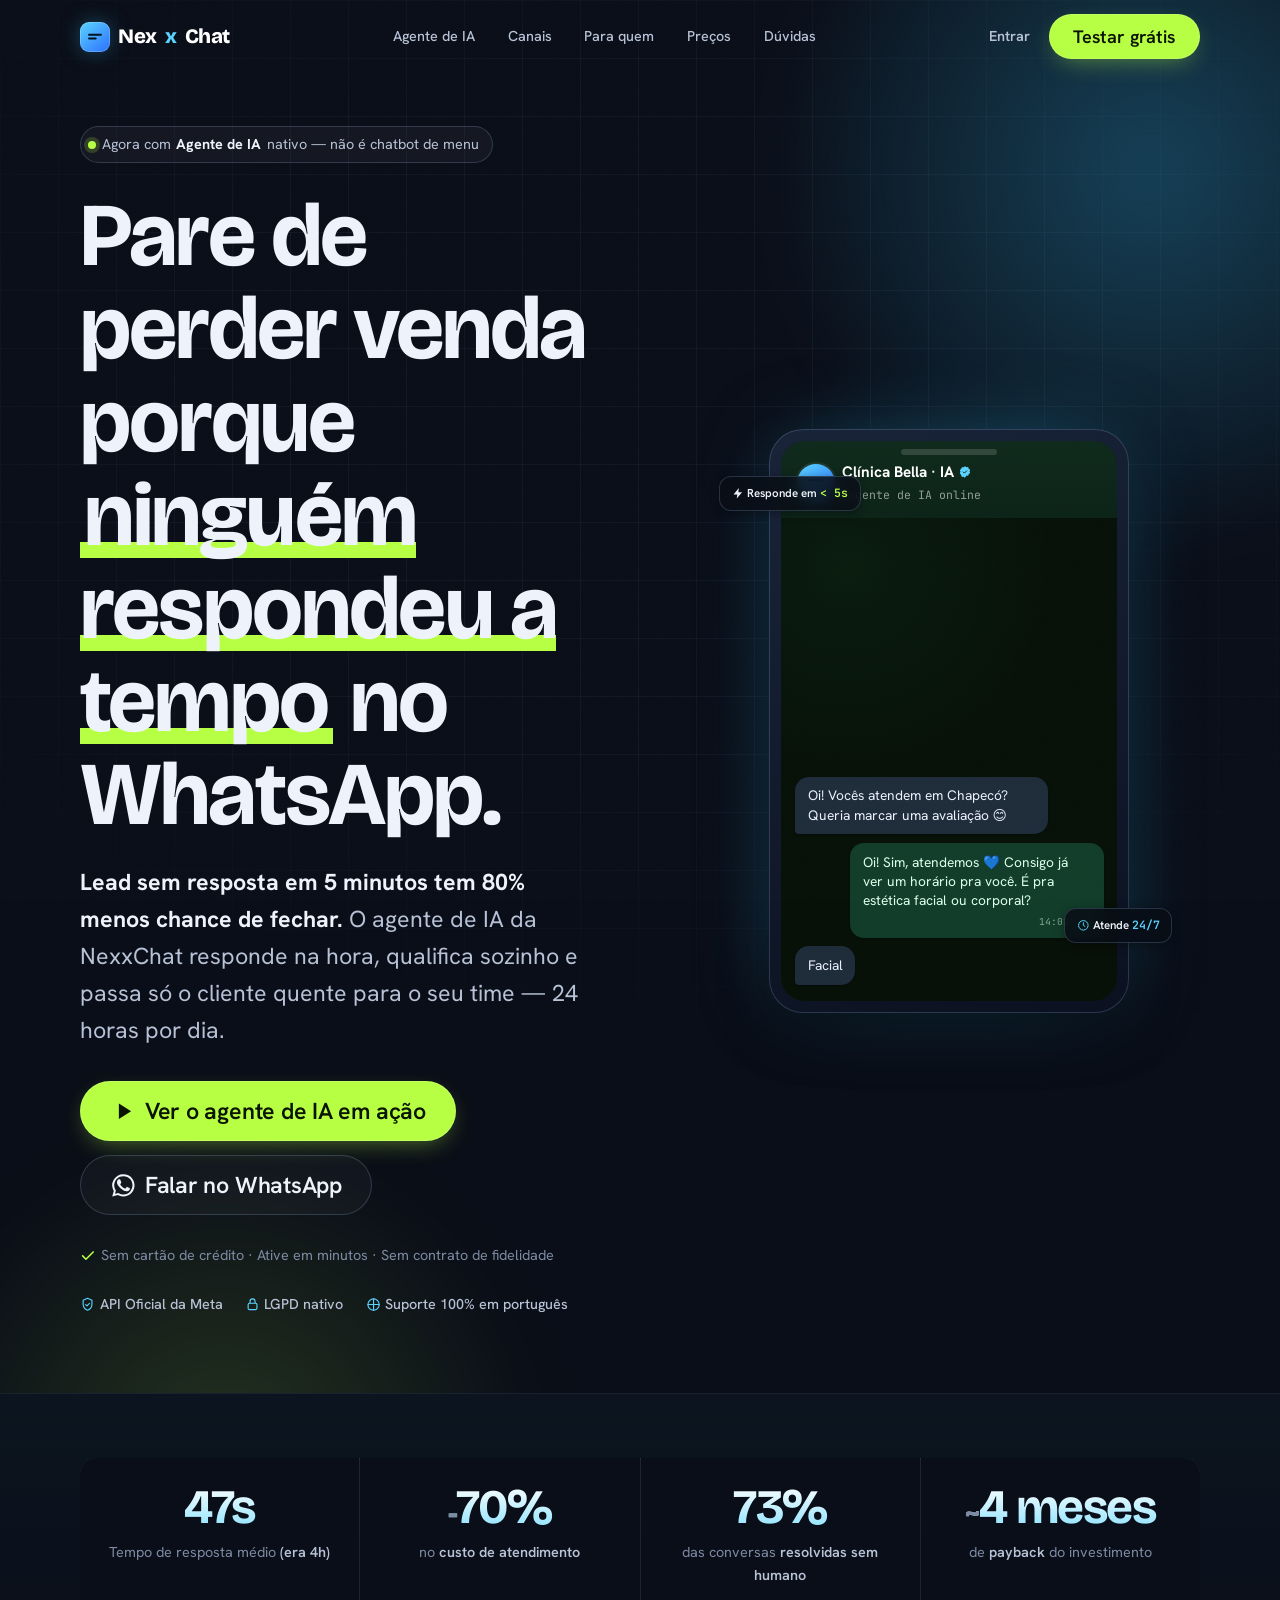
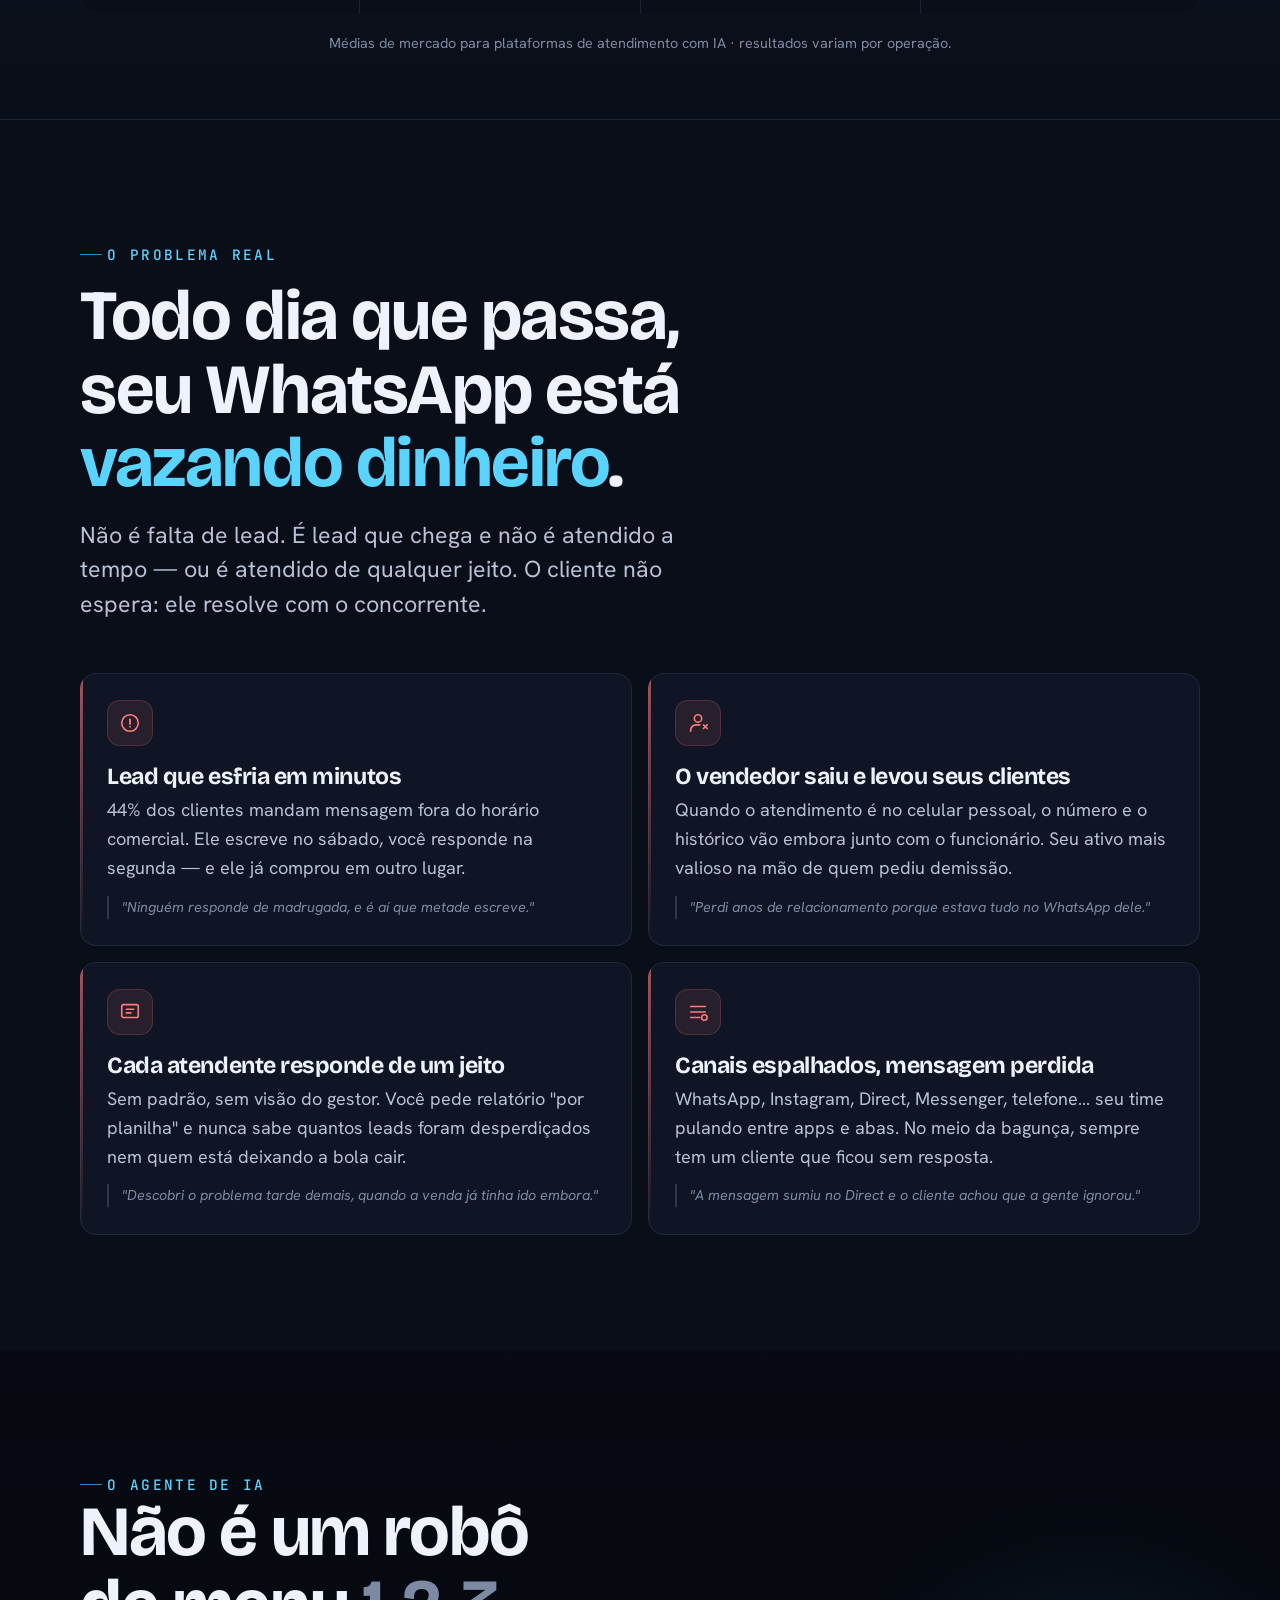
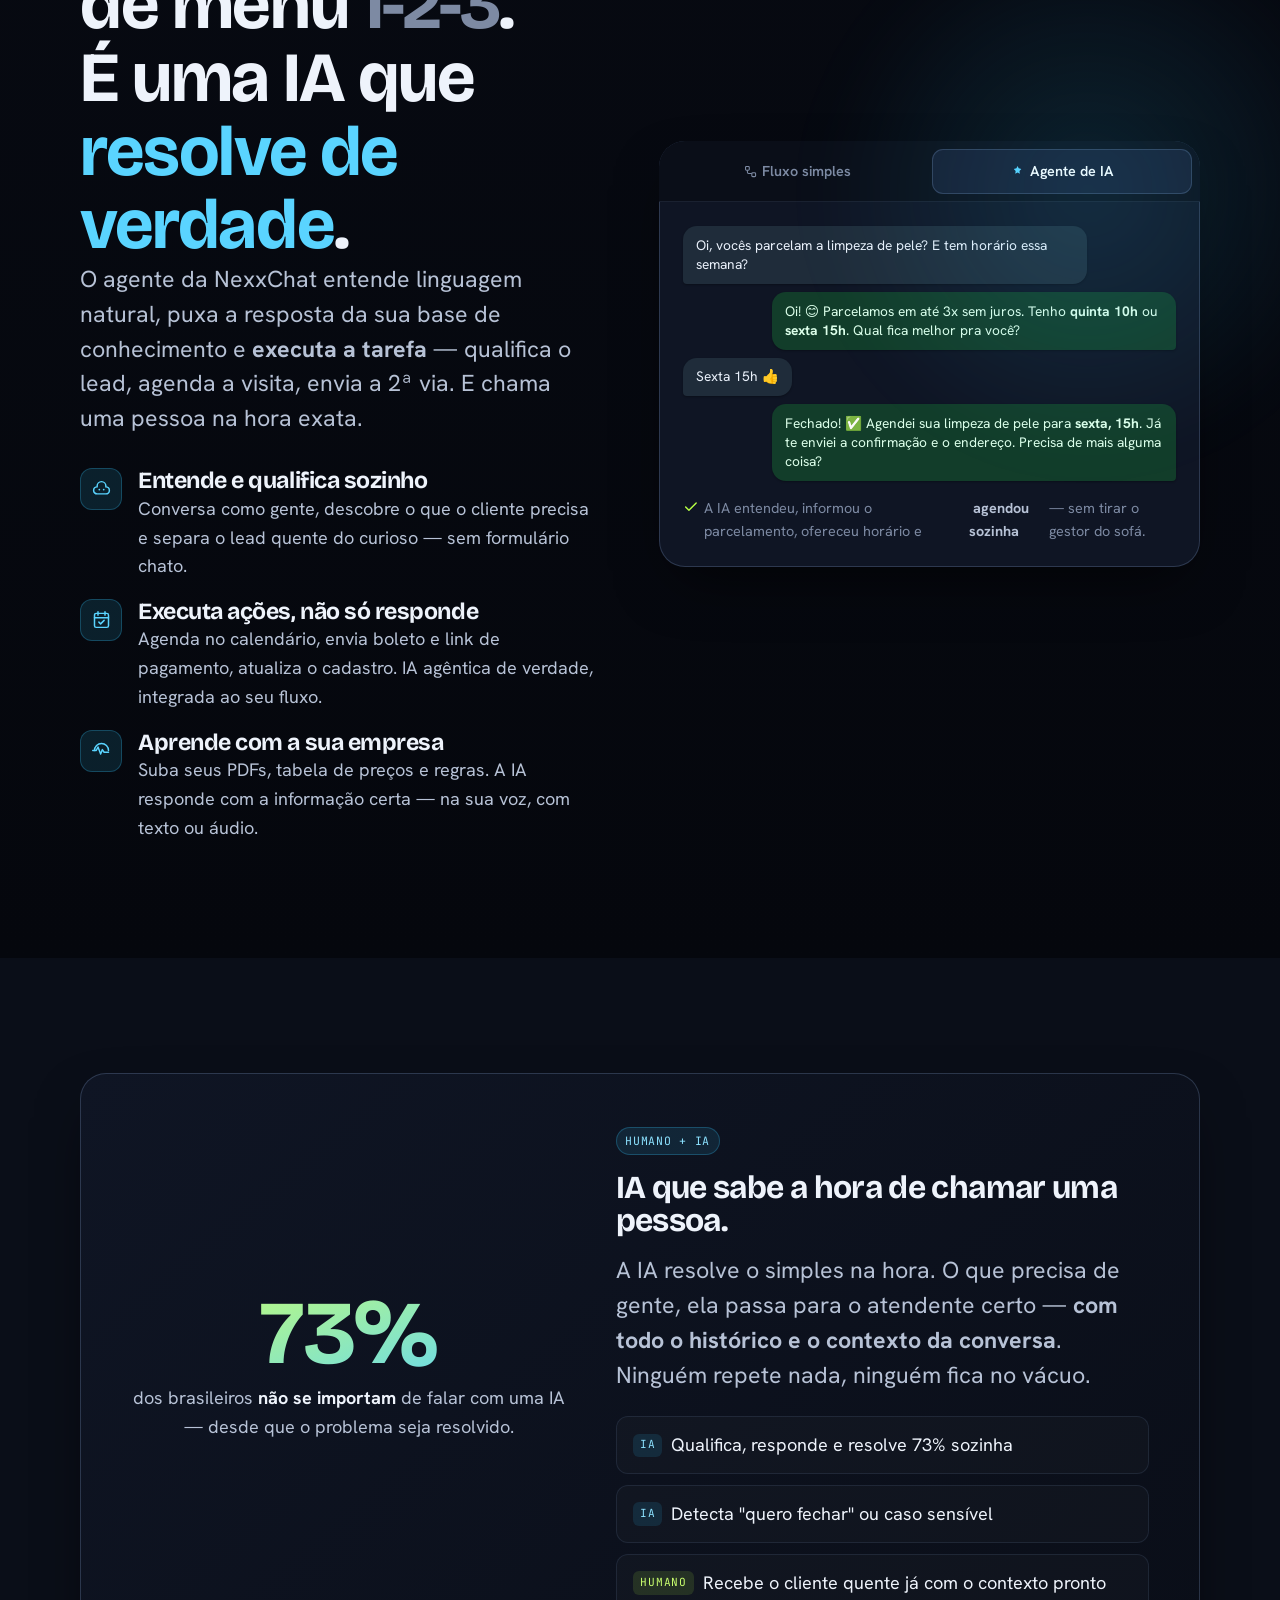
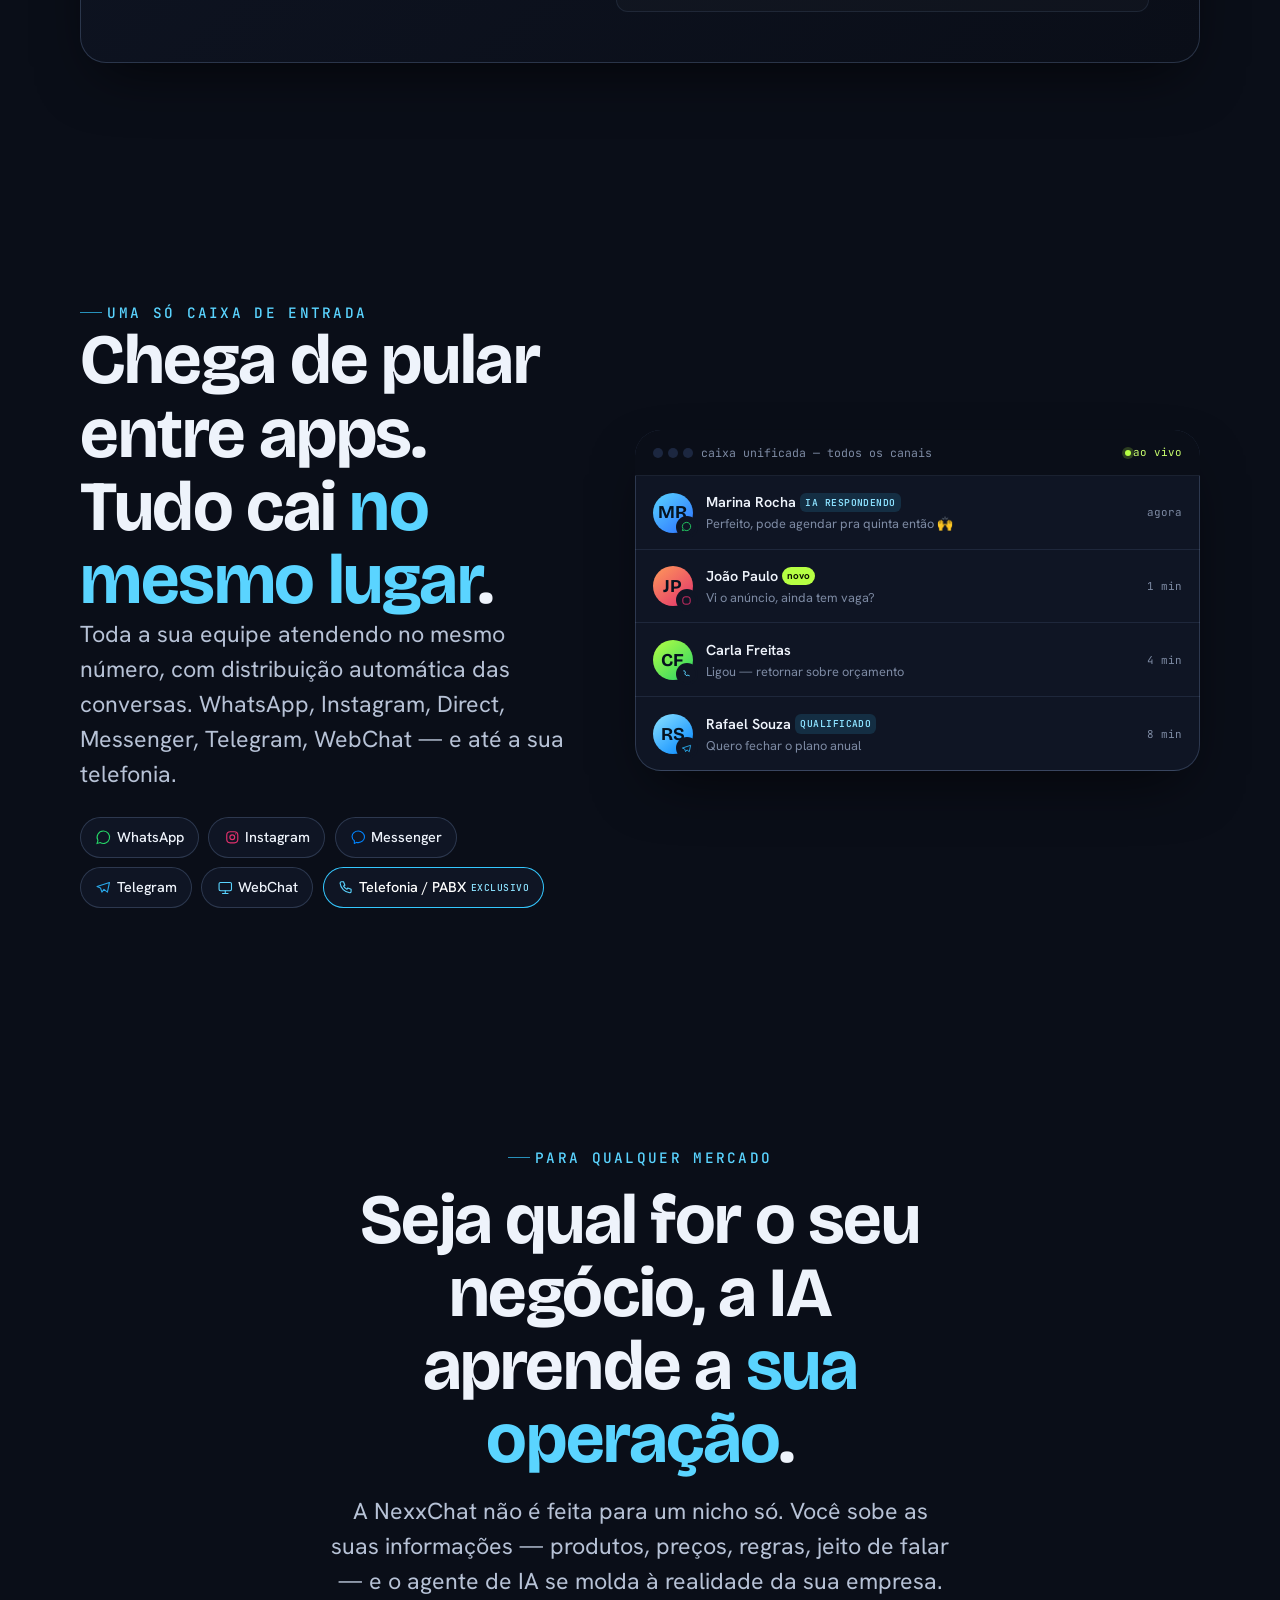
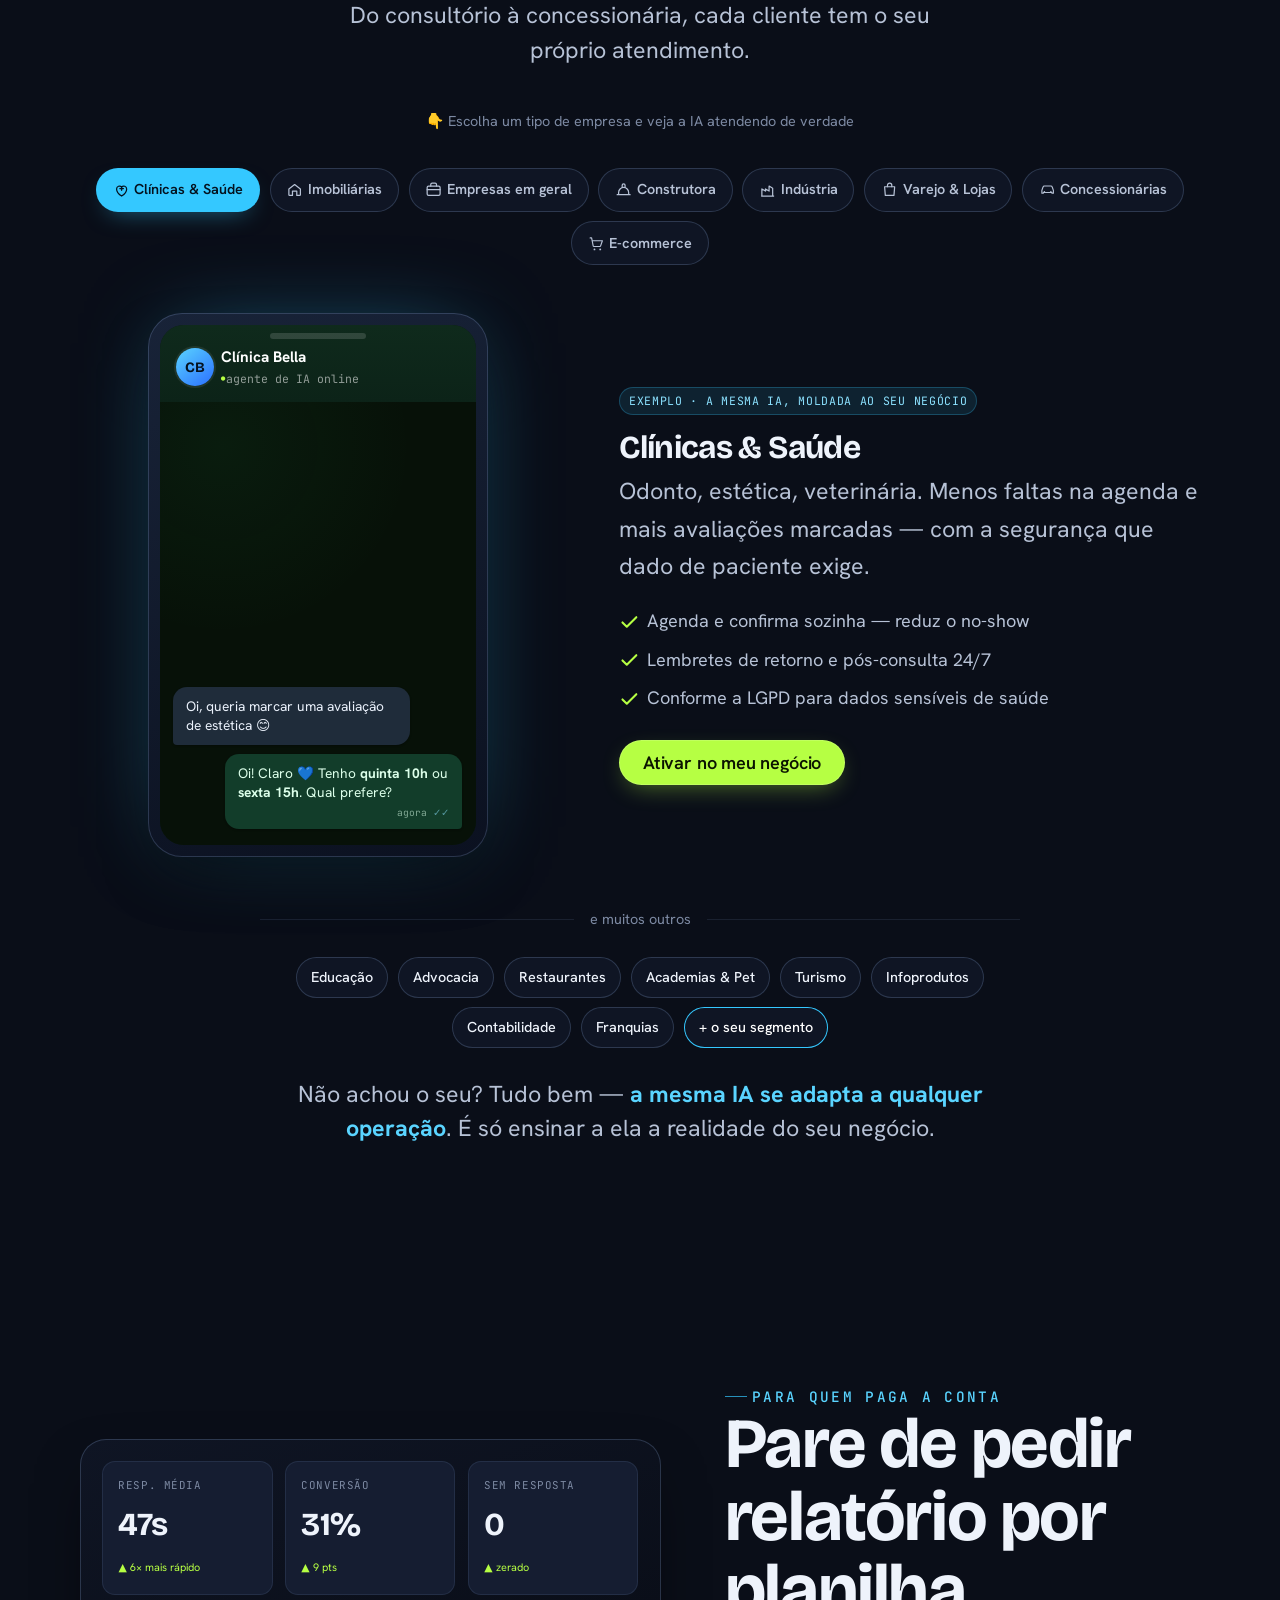
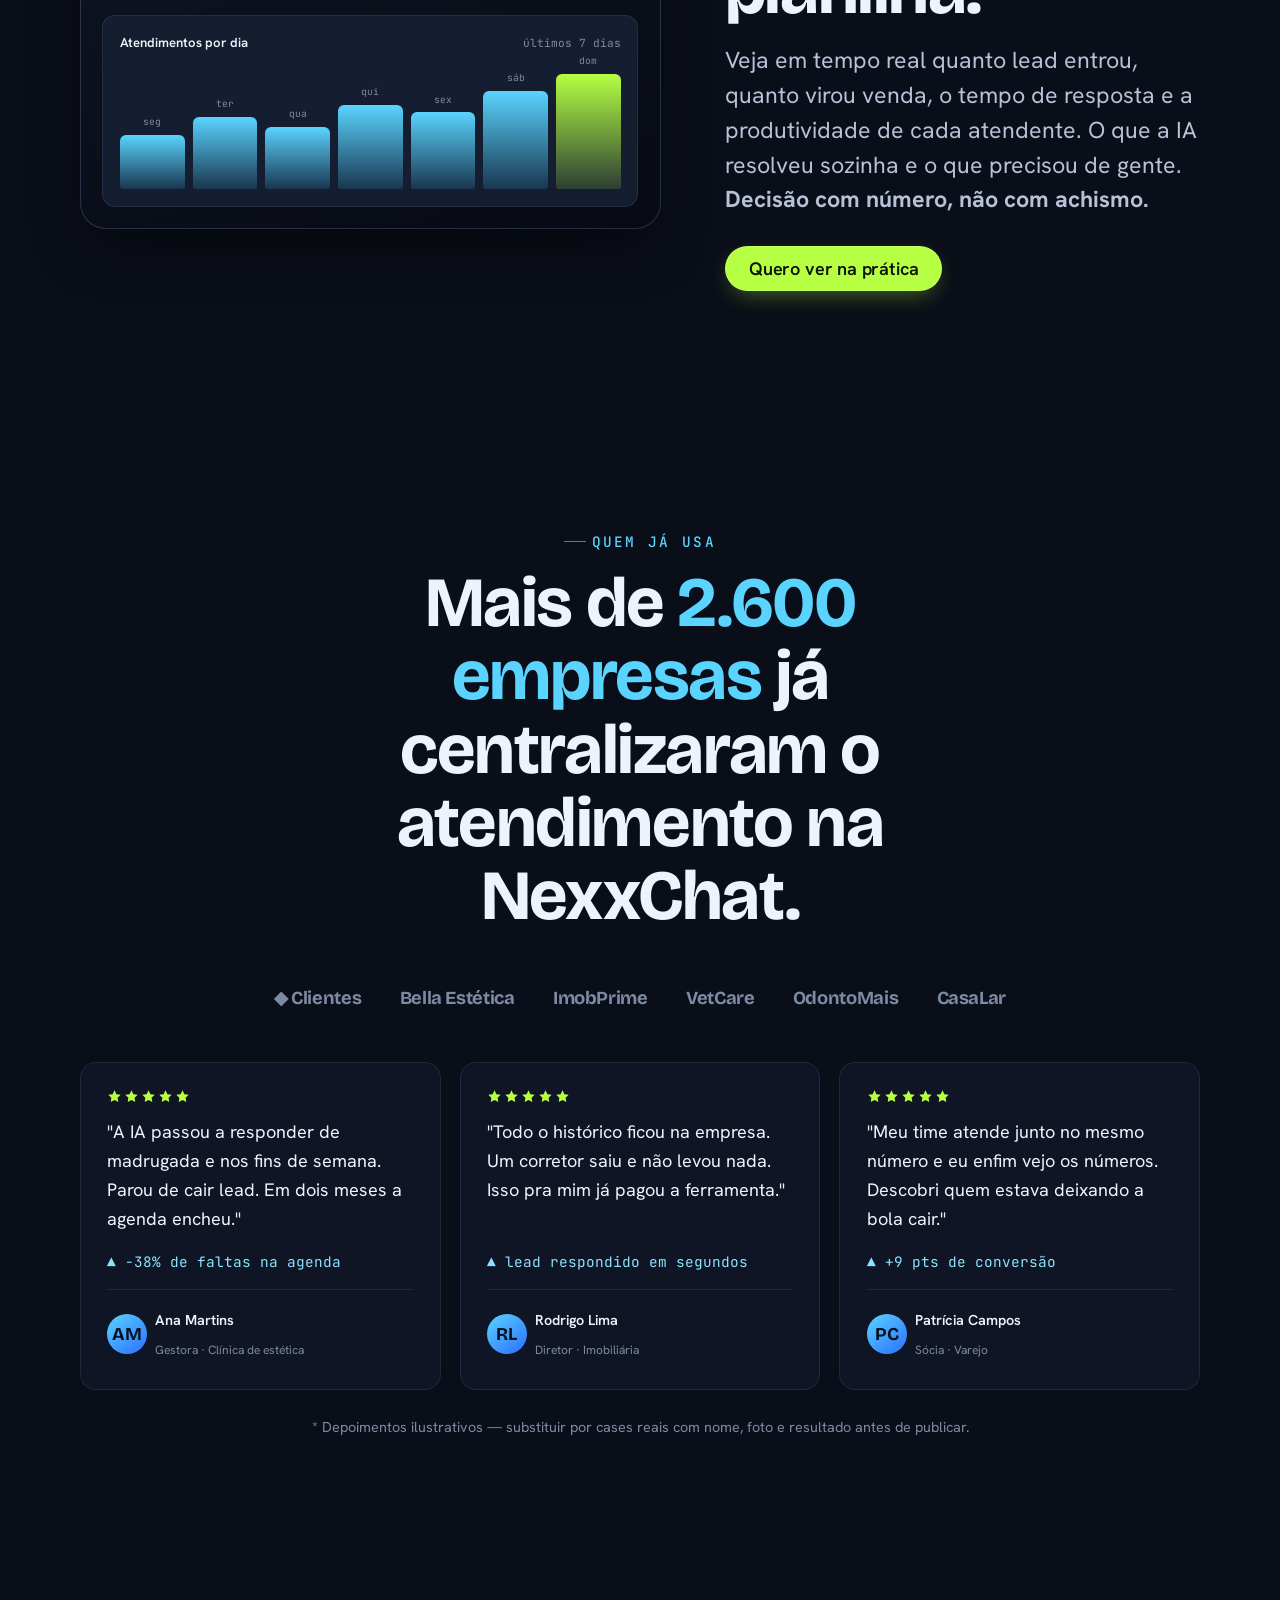
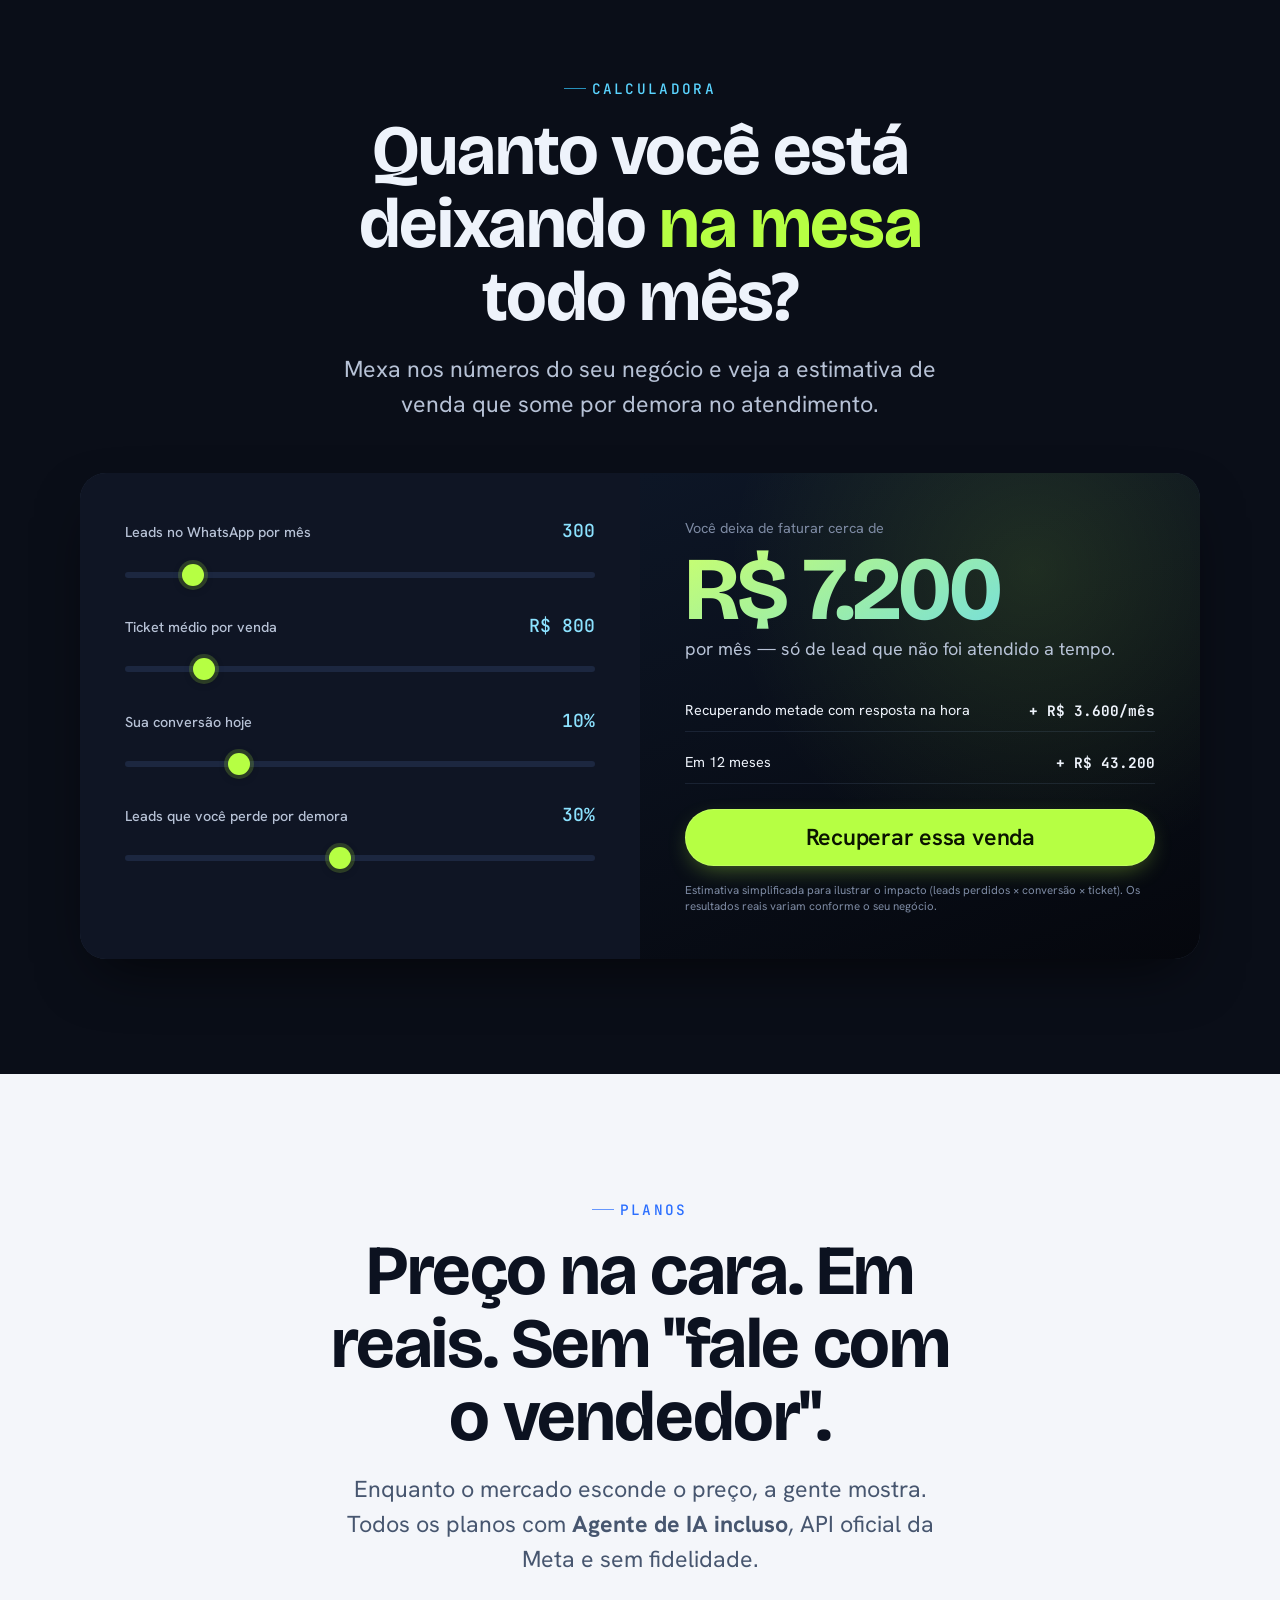
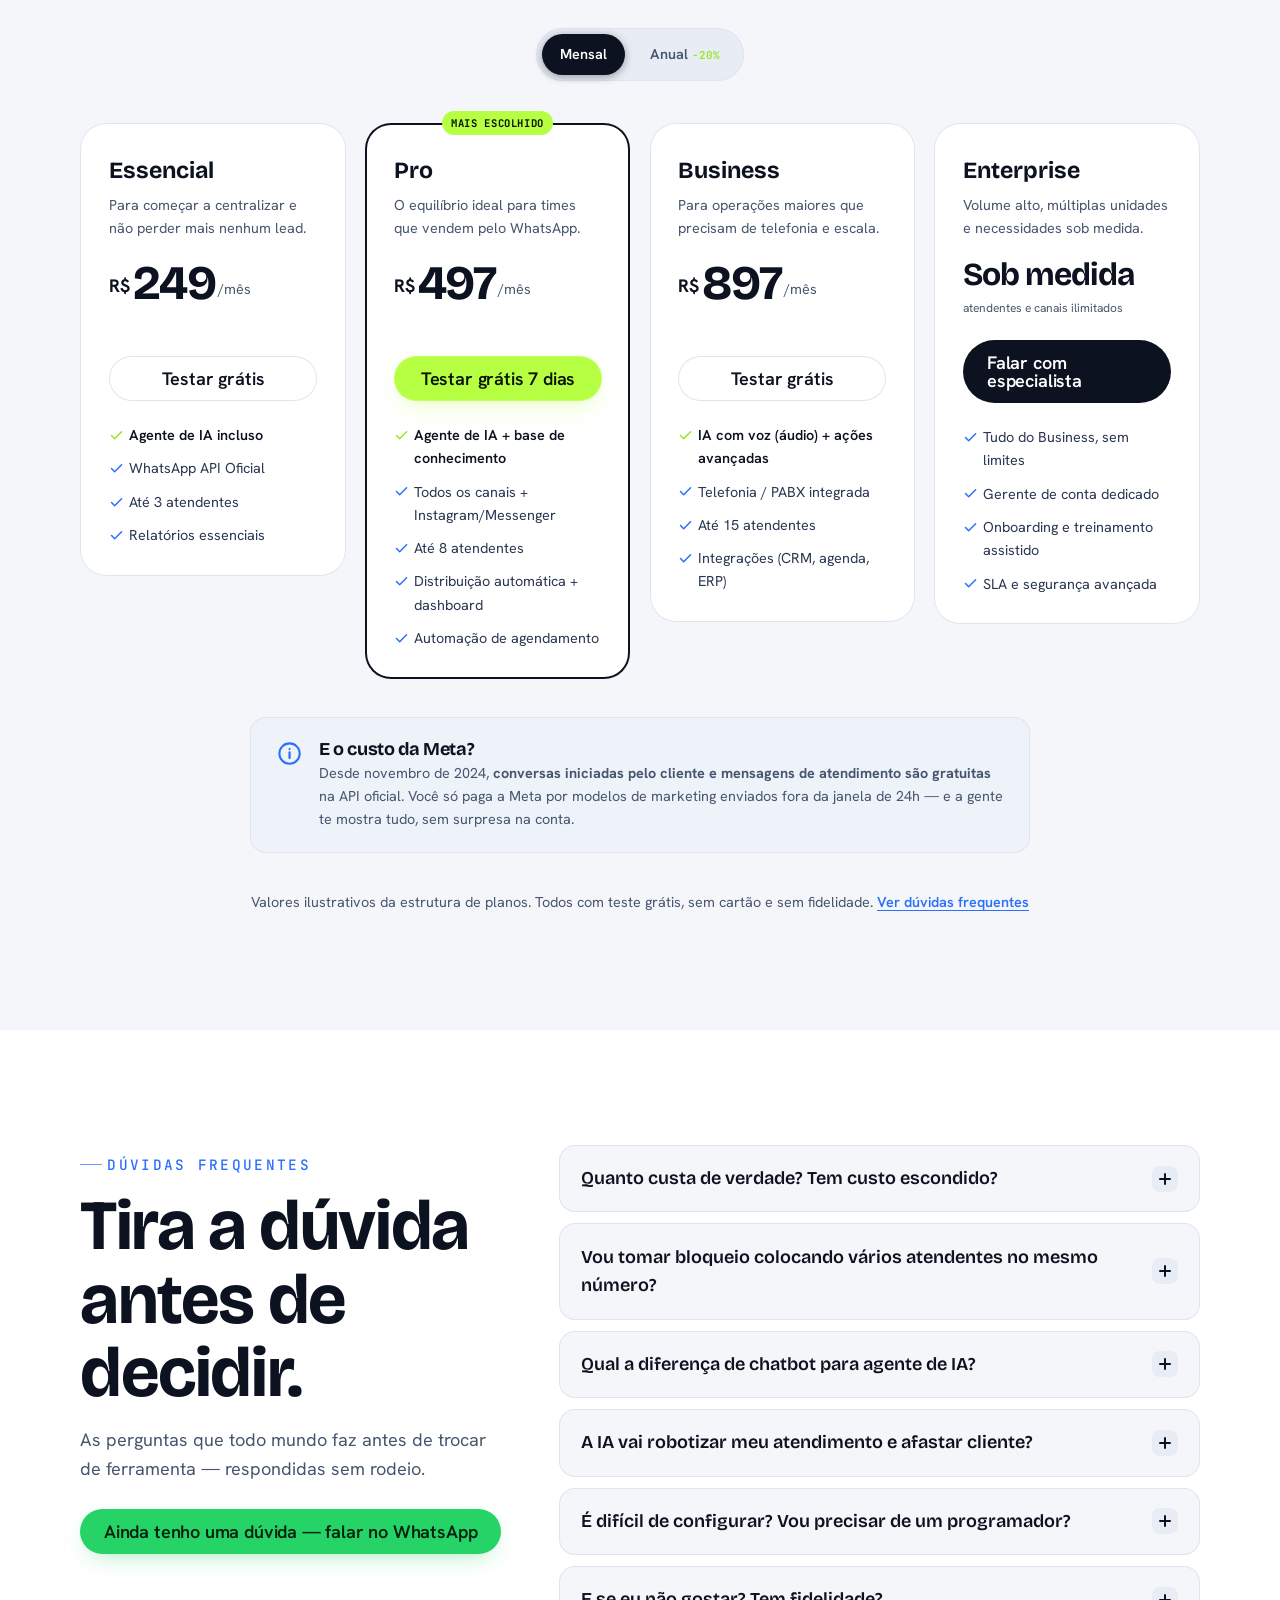
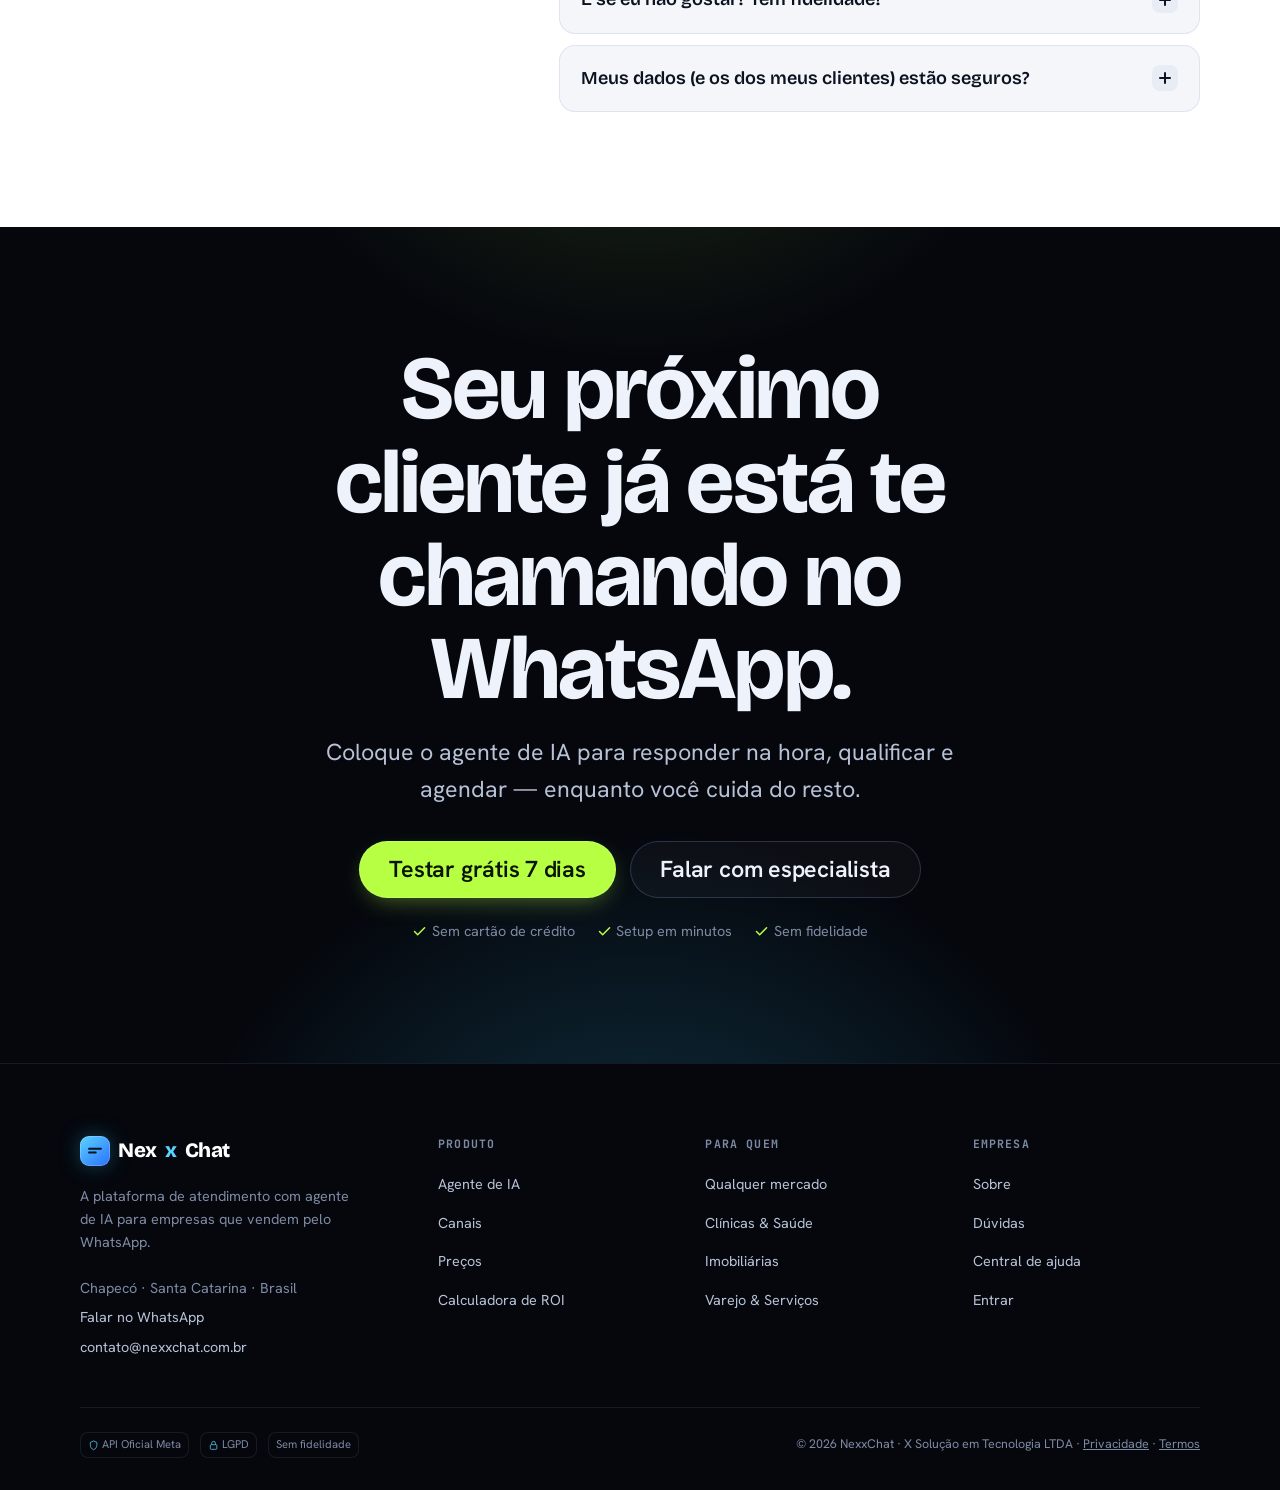
==== index.html @ d1f15de4 "Novo site NexxChat — landing com agente de IA e demo interativa por segmento Co-Authored-By: Claude " ====
<!DOCTYPE html>
<html lang="pt-BR">
<head>
<meta charset="UTF-8">
<meta name="viewport" content="width=device-width, initial-scale=1.0">
<title>NexxChat — Agente de IA que atende, qualifica e vende no seu WhatsApp 24/7</title>
<meta name="description" content="Pare de perder venda porque ninguém respondeu a tempo. O agente de IA da NexxChat responde na hora, qualifica sozinho e passa só o cliente quente para o humano. API oficial da Meta, preço transparente em reais e suporte em português.">

<!-- Open Graph -->
<meta property="og:title" content="NexxChat — Agente de IA para o seu WhatsApp">
<meta property="og:description" content="Nunca mais perca um lead por demora. Agente de IA que atende, qualifica e agenda 24/7. Preço transparente, API oficial da Meta, suporte BR.">
<meta property="og:type" content="website">
<meta property="og:locale" content="pt_BR">

<!--
  ⚠️ VALIDAR ANTES DE PUBLICAR (ver contexto estratégico):
  1. Maturidade real da IA — só afirme "agenda/envia boleto sozinho" se houver function-calling em produção.
  2. API Oficial x Baileys — só estampe "sem risco de bloqueio" se 100% dos planos rodarem na API oficial da Meta.
  3. Preço x ICP — os valores abaixo são ILUSTRATIVOS; alinhe à sua política e ao público (PME).
  4. Números de mercado (47s, -70%, 62-78%) estão rotulados como "média de mercado"; troque por dados próprios com case quando tiver.
-->

<link rel="preconnect" href="https://fonts.googleapis.com">
<link rel="preconnect" href="https://fonts.gstatic.com" crossorigin>
<link href="https://fonts.googleapis.com/css2?family=Bricolage+Grotesque:opsz,wght@12..96,600;12..96,700;12..96,800&family=Hanken+Grotesk:wght@400;500;600;700&family=JetBrains+Mono:wght@400;500&display=swap" rel="stylesheet">
<link rel="stylesheet" href="styles.css">
<link rel="icon" href="data:image/svg+xml,%3Csvg xmlns='http://www.w3.org/2000/svg' viewBox='0 0 32 32'%3E%3Crect width='32' height='32' rx='9' fill='%2334c8ff'/%3E%3Cpath d='M9 12h14M9 17h9' stroke='%2305121f' stroke-width='2.4' stroke-linecap='round'/%3E%3C/svg%3E">
</head>
<body>

<!-- ============================ HEADER ============================ -->
<header class="site-header" id="header">
  <div class="container nav">
    <a href="#top" class="brand" aria-label="NexxChat — início">
      <span class="brand__mark" aria-hidden="true">
        <svg viewBox="0 0 24 24" fill="none"><path d="M4 9h16M4 14h9" stroke="currentColor" stroke-width="2.4" stroke-linecap="round"/></svg>
      </span>
      Nex<b>x</b>Chat
    </a>

    <nav class="nav__links" aria-label="Principal">
      <a href="#ia">Agente de IA</a>
      <a href="#canais">Canais</a>
      <a href="#nichos">Para quem</a>
      <a href="#precos">Preços</a>
      <a href="#faq">Dúvidas</a>
    </nav>

    <div class="nav__actions">
      <a href="#" class="nav__login">Entrar</a>
      <a href="#precos" class="btn btn--primary">Testar grátis</a>
    </div>

    <button class="nav__toggle" id="navToggle" aria-label="Abrir menu" aria-expanded="false"><span></span></button>
  </div>
</header>

<div class="mobile-menu" id="mobileMenu">
  <a href="#ia">Agente de IA</a>
  <a href="#canais">Canais</a>
  <a href="#nichos">Para quem</a>
  <a href="#precos">Preços</a>
  <a href="#faq">Dúvidas</a>
  <a href="#" class="nav__login" style="border:0">Entrar na plataforma →</a>
  <a href="#precos" class="btn btn--primary btn--block btn--lg">Testar grátis 7 dias</a>
</div>

<main id="top">

<!-- ============================ HERO ============================ -->
<section class="hero">
  <div class="hero__bg" aria-hidden="true"></div>
  <div class="hero__grid" aria-hidden="true"></div>
  <div class="container hero__inner">
    <div class="hero__copy">
      <span class="hero__badge" data-reveal><span class="dot"></span> Agora com <b>Agente de IA</b> nativo — não é chatbot de menu</span>
      <h1 data-reveal data-reveal-delay="1">Pare de perder venda porque <span class="underline-volt">ninguém respondeu a tempo</span> no WhatsApp.</h1>
      <p class="hero__sub" data-reveal data-reveal-delay="2"><b>Lead sem resposta em 5 minutos tem 80% menos chance de fechar.</b> O agente de IA da NexxChat responde na hora, qualifica sozinho e passa só o cliente quente para o seu time — 24 horas por dia.</p>

      <div class="btn-row" data-reveal data-reveal-delay="3">
        <a href="#ia" class="btn btn--primary btn--lg">
          <svg viewBox="0 0 24 24" fill="none"><path d="M8 5v14l11-7z" fill="currentColor"/></svg>
          Ver o agente de IA em ação
        </a>
        <a href="#" class="btn btn--ghost btn--lg">
          <svg viewBox="0 0 24 24" fill="currentColor"><path d="M17.5 14.4c-.3-.15-1.7-.84-2-.94-.26-.1-.46-.15-.65.15-.2.3-.75.94-.92 1.13-.17.2-.34.22-.63.08-.3-.15-1.25-.46-2.38-1.47-.88-.78-1.47-1.75-1.64-2.05-.17-.3-.02-.46.13-.6.13-.14.3-.35.44-.53.15-.17.2-.3.3-.5.1-.2.05-.37-.02-.52-.08-.15-.65-1.57-.9-2.15-.24-.56-.48-.48-.65-.5h-.56c-.2 0-.5.07-.77.37-.26.3-1 .98-1 2.4s1.03 2.78 1.17 2.97c.15.2 2.02 3.08 4.9 4.32.68.3 1.22.47 1.63.6.69.22 1.3.19 1.8.11.55-.08 1.7-.7 1.94-1.36.24-.67.24-1.24.17-1.36-.07-.12-.26-.2-.56-.34z"/><path d="M12 2a10 10 0 00-8.6 15.06L2 22l5.06-1.33A10 10 0 1012 2zm0 18.2a8.2 8.2 0 01-4.18-1.15l-.3-.18-3 .79.8-2.92-.2-.31A8.2 8.2 0 1112 20.2z"/></svg>
          Falar no WhatsApp
        </a>
      </div>

      <p class="hero__note" data-reveal data-reveal-delay="3">
        <svg viewBox="0 0 24 24" fill="none"><path d="M20 6L9 17l-5-5" stroke="currentColor" stroke-width="2.4" stroke-linecap="round" stroke-linejoin="round"/></svg>
        Sem cartão de crédito · Ative em minutos · Sem contrato de fidelidade
      </p>

      <div class="trust-row" data-reveal data-reveal-delay="4">
        <span class="trust-pill"><svg viewBox="0 0 24 24" fill="none"><path d="M12 2l7 3v6c0 4.5-3 8.5-7 10-4-1.5-7-5.5-7-10V5l7-3z" stroke="currentColor" stroke-width="1.8" stroke-linejoin="round"/><path d="M9 12l2 2 4-4" stroke="currentColor" stroke-width="1.8" stroke-linecap="round" stroke-linejoin="round"/></svg> API Oficial da Meta</span>
        <span class="trust-pill"><svg viewBox="0 0 24 24" fill="none"><rect x="5" y="10" width="14" height="10" rx="2" stroke="currentColor" stroke-width="1.8"/><path d="M8 10V7a4 4 0 018 0v3" stroke="currentColor" stroke-width="1.8"/></svg> LGPD nativo</span>
        <span class="trust-pill"><svg viewBox="0 0 24 24" fill="none"><path d="M12 3v18M3 12h18" stroke="currentColor" stroke-width="1.8" stroke-linecap="round"/><circle cx="12" cy="12" r="9" stroke="currentColor" stroke-width="1.8"/></svg> Suporte 100% em português</span>
      </div>
    </div>

    <!-- Mockup do agente conversando ao vivo -->
    <div class="hero__demo" data-reveal data-reveal-delay="2">
      <div class="phone">
        <span class="phone__notch" aria-hidden="true"></span>

        <div class="phone__tag phone__tag--tl" aria-hidden="true">
          <svg viewBox="0 0 24 24" fill="none"><path d="M13 2L3 14h7l-1 8 10-12h-7l1-8z" fill="currentColor"/></svg>
          Responde em <span class="n">&lt; 5s</span>
        </div>
        <div class="phone__tag phone__tag--br" aria-hidden="true">
          <svg viewBox="0 0 24 24" fill="none"><circle cx="12" cy="12" r="9" stroke="var(--azure-400)" stroke-width="1.8"/><path d="M12 7v5l3 2" stroke="var(--azure-400)" stroke-width="1.8" stroke-linecap="round"/></svg>
          Atende <span class="b">24/7</span>
        </div>

        <div class="phone__screen">
          <div class="chat__top">
            <span class="chat__avatar" aria-hidden="true"><svg viewBox="0 0 24 24" fill="none"><path d="M4 9h16M4 14h9" stroke="currentColor" stroke-width="2.4" stroke-linecap="round"/></svg></span>
            <span class="chat__peer">
              <strong>Clínica Bella · IA <svg class="verify" viewBox="0 0 24 24" fill="currentColor"><path d="M12 2l2.4 1.8 3-.2 1 2.8 2.4 1.8-1 2.8 1 2.8-2.4 1.8-1 2.8-3-.2L12 22l-2.4-1.8-3 .2-1-2.8L3.2 14l1-2.8-1-2.8 2.4-1.8 1-2.8 3 .2L12 2z"/><path d="M9 12l2 2 4-4" stroke="#0a1a12" stroke-width="1.6" fill="none" stroke-linecap="round" stroke-linejoin="round"/></svg></strong>
              <span>agente de IA online</span>
            </span>
          </div>

          <div class="chat__body" id="chatBody" aria-label="Demonstração de conversa do agente de IA"></div>

          <div class="chat__result" id="chatResult" hidden>
            <svg viewBox="0 0 24 24" fill="none"><path d="M20 6L9 17l-5-5" stroke="currentColor" stroke-width="2.4" stroke-linecap="round" stroke-linejoin="round"/></svg>
            Lead qualificado e agendado — sem humano
            <span class="t">38s</span>
          </div>
        </div>
      </div>
    </div>
  </div>
</section>

<!-- ============================ METRICS ============================ -->
<section class="section section--tight metrics" aria-label="Resultados">
  <div class="container">
    <div class="metrics__grid" id="metrics">
      <div class="metric" data-reveal>
        <div class="metric__num" data-count="47" data-suffix="s">0s</div>
        <p class="metric__label">Tempo de resposta médio <b>(era 4h)</b></p>
      </div>
      <div class="metric" data-reveal data-reveal-delay="1">
        <div class="metric__num"><span class="pre">-</span><span data-count="70" data-suffix="%">0</span></div>
        <p class="metric__label">no <b>custo de atendimento</b></p>
      </div>
      <div class="metric" data-reveal data-reveal-delay="2">
        <div class="metric__num" data-count="73" data-suffix="%">0%</div>
        <p class="metric__label">das conversas <b>resolvidas sem humano</b></p>
      </div>
      <div class="metric" data-reveal data-reveal-delay="3">
        <div class="metric__num"><span class="pre">~</span><span data-count="4" data-suffix=" meses">0</span></div>
        <p class="metric__label">de <b>payback</b> do investimento</p>
      </div>
    </div>
    <p class="muted" style="text-align:center;margin-top:1.2rem;font-size:var(--step--1)">Médias de mercado para plataformas de atendimento com IA · resultados variam por operação.</p>
  </div>
</section>

<!-- ============================ DOR ============================ -->
<section class="section" id="dor">
  <div class="container">
    <div class="section-head" data-reveal>
      <span class="h-eyebrow">O problema real</span>
      <h2 class="h2">Todo dia que passa, seu WhatsApp está <span class="mark">vazando dinheiro</span>.</h2>
      <p class="lead">Não é falta de lead. É lead que chega e não é atendido a tempo — ou é atendido de qualquer jeito. O cliente não espera: ele resolve com o concorrente.</p>
    </div>

    <div class="pain__grid">
      <article class="pain-card" data-reveal>
        <div class="pain-card__icon"><svg viewBox="0 0 24 24" fill="none"><path d="M12 8v5M12 16h.01" stroke="currentColor" stroke-width="2" stroke-linecap="round"/><circle cx="12" cy="12" r="9" stroke="currentColor" stroke-width="1.8"/></svg></div>
        <h3>Lead que esfria em minutos</h3>
        <p>44% dos clientes mandam mensagem fora do horário comercial. Ele escreve no sábado, você responde na segunda — e ele já comprou em outro lugar.</p>
        <p class="quote">"Ninguém responde de madrugada, e é aí que metade escreve."</p>
      </article>

      <article class="pain-card" data-reveal data-reveal-delay="1">
        <div class="pain-card__icon"><svg viewBox="0 0 24 24" fill="none"><path d="M16 7a4 4 0 11-8 0 4 4 0 018 0zM4 21v-1a6 6 0 016-6h4" stroke="currentColor" stroke-width="1.8" stroke-linecap="round"/><path d="M18 14l4 4m0-4l-4 4" stroke="currentColor" stroke-width="1.8" stroke-linecap="round"/></svg></div>
        <h3>O vendedor saiu e levou seus clientes</h3>
        <p>Quando o atendimento é no celular pessoal, o número e o histórico vão embora junto com o funcionário. Seu ativo mais valioso na mão de quem pediu demissão.</p>
        <p class="quote">"Perdi anos de relacionamento porque estava tudo no WhatsApp dele."</p>
      </article>

      <article class="pain-card" data-reveal data-reveal-delay="2">
        <div class="pain-card__icon"><svg viewBox="0 0 24 24" fill="none"><rect x="3" y="4" width="18" height="14" rx="2" stroke="currentColor" stroke-width="1.8"/><path d="M8 9h8M8 13h5" stroke="currentColor" stroke-width="1.8" stroke-linecap="round"/></svg></div>
        <h3>Cada atendente responde de um jeito</h3>
        <p>Sem padrão, sem visão do gestor. Você pede relatório "por planilha" e nunca sabe quantos leads foram desperdiçados nem quem está deixando a bola cair.</p>
        <p class="quote">"Descobri o problema tarde demais, quando a venda já tinha ido embora."</p>
      </article>

      <article class="pain-card" data-reveal data-reveal-delay="3">
        <div class="pain-card__icon"><svg viewBox="0 0 24 24" fill="none"><path d="M4 6h16M4 12h16M4 18h10" stroke="currentColor" stroke-width="1.8" stroke-linecap="round"/><circle cx="19" cy="18" r="3" stroke="currentColor" stroke-width="1.8"/></svg></div>
        <h3>Canais espalhados, mensagem perdida</h3>
        <p>WhatsApp, Instagram, Direct, Messenger, telefone… seu time pulando entre apps e abas. No meio da bagunça, sempre tem um cliente que ficou sem resposta.</p>
        <p class="quote">"A mensagem sumiu no Direct e o cliente achou que a gente ignorou."</p>
      </article>
    </div>
  </div>
</section>

<!-- ============================ IA HERÓI ============================ -->
<section class="section hero-ai" id="ia">
  <div class="container ai__inner">
    <div class="ai__copy">
      <span class="h-eyebrow" data-reveal>O agente de IA</span>
      <h2 class="h2" data-reveal data-reveal-delay="1">Não é um robô de menu <span class="muted">1-2-3</span>.<br>É uma IA que <span class="mark">resolve de verdade</span>.</h2>
      <p class="lead" data-reveal data-reveal-delay="2">O agente da NexxChat entende linguagem natural, puxa a resposta da sua base de conhecimento e <b>executa a tarefa</b> — qualifica o lead, agenda a visita, envia a 2ª via. E chama uma pessoa na hora exata.</p>

      <div class="ai__points">
        <div class="ai-point" data-reveal>
          <span class="ai-point__ico"><svg viewBox="0 0 24 24" fill="none"><path d="M12 3a5 5 0 015 5v1a4 4 0 010 8H7a4 4 0 010-8V8a5 5 0 015-5z" stroke="currentColor" stroke-width="1.7"/><circle cx="9.5" cy="12" r="1" fill="currentColor"/><circle cx="14.5" cy="12" r="1" fill="currentColor"/></svg></span>
          <div><h4>Entende e qualifica sozinho</h4><p>Conversa como gente, descobre o que o cliente precisa e separa o lead quente do curioso — sem formulário chato.</p></div>
        </div>
        <div class="ai-point" data-reveal data-reveal-delay="1">
          <span class="ai-point__ico"><svg viewBox="0 0 24 24" fill="none"><rect x="4" y="5" width="16" height="16" rx="2" stroke="currentColor" stroke-width="1.7"/><path d="M8 3v4M16 3v4M4 10h16" stroke="currentColor" stroke-width="1.7" stroke-linecap="round"/><path d="M9 15l2 2 4-4" stroke="currentColor" stroke-width="1.7" stroke-linecap="round" stroke-linejoin="round"/></svg></span>
          <div><h4>Executa ações, não só responde</h4><p>Agenda no calendário, envia boleto e link de pagamento, atualiza o cadastro. IA agêntica de verdade, integrada ao seu fluxo.</p></div>
        </div>
        <div class="ai-point" data-reveal data-reveal-delay="2">
          <span class="ai-point__ico"><svg viewBox="0 0 24 24" fill="none"><path d="M4 12a8 8 0 018-8 8 8 0 018 8" stroke="currentColor" stroke-width="1.7" stroke-linecap="round"/><path d="M2 12h4l2-4 3 8 2-5 2 3h5" stroke="currentColor" stroke-width="1.7" stroke-linecap="round" stroke-linejoin="round"/></svg></span>
          <div><h4>Aprende com a sua empresa</h4><p>Suba seus PDFs, tabela de preços e regras. A IA responde com a informação certa — na sua voz, com texto ou áudio.</p></div>
        </div>
      </div>
    </div>

    <!-- Toggle fluxo x IA -->
    <div class="ai-demo" data-reveal data-reveal-delay="2">
      <div class="ai-demo__tabs" role="tablist" aria-label="Modo de atendimento">
        <button class="ai-tab" role="tab" aria-selected="false" data-panel="flow" id="tabFlow">
          <svg viewBox="0 0 24 24" fill="none"><rect x="4" y="4" width="6" height="6" rx="1.5" stroke="currentColor" stroke-width="1.7"/><rect x="14" y="14" width="6" height="6" rx="1.5" stroke="currentColor" stroke-width="1.7"/><path d="M7 10v3a2 2 0 002 2h5" stroke="currentColor" stroke-width="1.7"/></svg>
          Fluxo simples
        </button>
        <button class="ai-tab" role="tab" aria-selected="true" data-panel="ai" id="tabAi">
          <svg viewBox="0 0 24 24" fill="none"><path d="M12 3l1.8 3.9L18 8l-3 3 .7 4.4L12 13.6 8.3 15.4 9 11 6 8l4.2-1.1L12 3z" fill="currentColor"/></svg>
          Agente de IA
        </button>
      </div>

      <div class="ai-demo__body">
        <div class="ai-panel" data-panel="flow" role="tabpanel" aria-labelledby="tabFlow">
          <div class="flow-step"><span class="flow-step__n">1</span> Cliente escolhe: <b>&nbsp;1) Vendas · 2) Suporte</b></div>
          <div class="flow-step"><span class="flow-step__n">2</span> Bot pergunta e distribui para a fila certa</div>
          <div class="flow-step"><span class="flow-step__n">3</span> Encaminha para um atendente disponível</div>
          <p class="flow-note"><svg viewBox="0 0 24 24" fill="none"><path d="M12 8v5M12 16h.01" stroke="currentColor" stroke-width="2" stroke-linecap="round"/><circle cx="12" cy="12" r="9" stroke="currentColor" stroke-width="1.8"/></svg> Ótimo para triagem rápida. <b style="color:var(--text-soft)">&nbsp;Comece pelo fluxo e ative a IA quando quiser</b> — sem migração, no mesmo painel.</p>
        </div>

        <div class="ai-panel is-active" data-panel="ai" role="tabpanel" aria-labelledby="tabAi">
          <div class="mini-chat">
            <div class="bubble bubble--in">Oi, vocês parcelam a limpeza de pele? E tem horário essa semana?</div>
            <div class="bubble bubble--out">Oi! 😊 Parcelamos em até 3x sem juros. Tenho <b>quinta 10h</b> ou <b>sexta 15h</b>. Qual fica melhor pra você?</div>
            <div class="bubble bubble--in">Sexta 15h 👍</div>
            <div class="bubble bubble--out">Fechado! ✅ Agendei sua limpeza de pele para <b>sexta, 15h</b>. Já te enviei a confirmação e o endereço. Precisa de mais alguma coisa?</div>
          </div>
          <p class="flow-note"><svg viewBox="0 0 24 24" fill="none"><path d="M20 6L9 17l-5-5" stroke="currentColor" stroke-width="2.2" stroke-linecap="round" stroke-linejoin="round"/></svg> A IA entendeu, informou o parcelamento, ofereceu horário e <b style="color:var(--text-soft)">&nbsp;agendou sozinha</b> — sem tirar o gestor do sofá.</p>
        </div>
      </div>
    </div>
  </div>
</section>

<!-- ============================ HUMANO + IA ============================ -->
<section class="section human">
  <div class="container">
    <div class="human__card">
      <div class="human__stat" data-reveal>
        <div class="big"><span data-count="73" data-suffix="%">0%</span></div>
        <p>dos brasileiros <b style="color:var(--text)">não se importam</b> de falar com uma IA — desde que o problema seja resolvido.</p>
      </div>
      <div data-reveal data-reveal-delay="1">
        <span class="pill">Humano + IA</span>
        <h3 class="h3" style="margin:1rem 0">IA que sabe a hora de chamar uma pessoa.</h3>
        <p class="lead" style="margin-bottom:1.5rem">A IA resolve o simples na hora. O que precisa de gente, ela passa para o atendente certo — <b>com todo o histórico e o contexto da conversa</b>. Ninguém repete nada, ninguém fica no vácuo.</p>
        <div class="handoff">
          <div class="handoff__row"><span class="who who--ai">IA</span> Qualifica, responde e resolve 73% sozinha</div>
          <div class="handoff__row"><span class="who who--ai">IA</span> Detecta "quero fechar" ou caso sensível</div>
          <div class="handoff__row"><span class="who who--human">Humano</span> Recebe o cliente quente já com o contexto pronto</div>
        </div>
      </div>
    </div>
  </div>
</section>

<!-- ============================ CANAIS ============================ -->
<section class="section" id="canais">
  <div class="container channels__inner">
    <div>
      <span class="h-eyebrow" data-reveal>Uma só caixa de entrada</span>
      <h2 class="h2" data-reveal data-reveal-delay="1">Chega de pular entre apps.<br>Tudo cai <span class="mark">no mesmo lugar</span>.</h2>
      <p class="lead" data-reveal data-reveal-delay="2">Toda a sua equipe atendendo no mesmo número, com distribuição automática das conversas. WhatsApp, Instagram, Direct, Messenger, Telegram, WebChat — e até a sua telefonia.</p>

      <div class="chan-list" data-reveal data-reveal-delay="2">
        <span class="chan-chip"><svg viewBox="0 0 24 24" fill="none"><path d="M12 3a9 9 0 00-7.7 13.6L3 21l4.5-1.3A9 9 0 1012 3z" stroke="var(--wa)" stroke-width="1.6"/></svg> WhatsApp</span>
        <span class="chan-chip"><svg viewBox="0 0 24 24" fill="none"><rect x="4" y="4" width="16" height="16" rx="5" stroke="#e1306c" stroke-width="1.7"/><circle cx="12" cy="12" r="3.5" stroke="#e1306c" stroke-width="1.7"/><circle cx="17" cy="7" r="1" fill="#e1306c"/></svg> Instagram</span>
        <span class="chan-chip"><svg viewBox="0 0 24 24" fill="none"><path d="M12 3C7 3 3 6.6 3 11c0 2.5 1.3 4.7 3.3 6.1V21l3-1.6c.9.2 1.8.3 2.7.3 5 0 9-3.6 9-8s-4-8.7-9-8.7z" stroke="#0084ff" stroke-width="1.6" stroke-linejoin="round"/></svg> Messenger</span>
        <span class="chan-chip"><svg viewBox="0 0 24 24" fill="none"><path d="M21 5L3 11l5 2 2 6 3-4 5 4 3-14z" stroke="#29a9eb" stroke-width="1.6" stroke-linejoin="round"/></svg> Telegram</span>
        <span class="chan-chip"><svg viewBox="0 0 24 24" fill="none"><rect x="3" y="5" width="18" height="12" rx="2" stroke="var(--azure-400)" stroke-width="1.6"/><path d="M8 21h8M12 17v4" stroke="var(--azure-400)" stroke-width="1.6" stroke-linecap="round"/></svg> WebChat</span>
        <span class="chan-chip is-star"><svg viewBox="0 0 24 24" fill="none"><path d="M5 4h3l2 5-2 1a11 11 0 005 5l1-2 5 2v3a2 2 0 01-2 2A16 16 0 013 6a2 2 0 012-2z" stroke="var(--azure-400)" stroke-width="1.6" stroke-linejoin="round"/></svg> Telefonia / PABX</span>
      </div>
    </div>

    <!-- Inbox mockup -->
    <div class="inbox" data-reveal data-reveal-delay="1" aria-label="Prévia da caixa de entrada unificada">
      <div class="inbox__bar">
        <span class="dots" aria-hidden="true"><i></i><i></i><i></i></span>
        <span class="title">caixa unificada — todos os canais</span>
        <span class="live">ao vivo</span>
      </div>
      <div class="conv">
        <span class="conv__chan"><span class="conv__ava" style="background:linear-gradient(140deg,#5ad4ff,#2b6fff)">MR</span><span class="badge"><svg viewBox="0 0 24 24" fill="none"><path d="M12 3a9 9 0 00-7.7 13.6L3 21l4.5-1.3A9 9 0 1012 3z" stroke="var(--wa)" stroke-width="2"/></svg></span></span>
        <div class="conv__main"><div class="n">Marina Rocha <span class="tag-ai">IA respondendo</span></div><div class="p">Perfeito, pode agendar pra quinta então 🙌</div></div>
        <div class="conv__meta"><div class="time">agora</div></div>
      </div>
      <div class="conv">
        <span class="conv__chan"><span class="conv__ava" style="background:linear-gradient(140deg,#ff9a5a,#e1306c)">JP</span><span class="badge"><svg viewBox="0 0 24 24" fill="none"><rect x="4" y="4" width="16" height="16" rx="5" stroke="#e1306c" stroke-width="2"/></svg></span></span>
        <div class="conv__main"><div class="n">João Paulo <span class="tag-new">novo</span></div><div class="p">Vi o anúncio, ainda tem vaga?</div></div>
        <div class="conv__meta"><div class="time">1 min</div></div>
      </div>
      <div class="conv">
        <span class="conv__chan"><span class="conv__ava" style="background:linear-gradient(140deg,#b6ff43,#25d366)">CF</span><span class="badge"><svg viewBox="0 0 24 24" fill="none"><path d="M5 4h3l2 5-2 1a11 11 0 005 5l1-2 5 2" stroke="var(--azure-400)" stroke-width="2" stroke-linejoin="round"/></svg></span></span>
        <div class="conv__main"><div class="n">Carla Freitas</div><div class="p">Ligou — retornar sobre orçamento</div></div>
        <div class="conv__meta"><div class="time">4 min</div></div>
      </div>
      <div class="conv">
        <span class="conv__chan"><span class="conv__ava" style="background:linear-gradient(140deg,#8ce2ff,#0084ff)">RS</span><span class="badge"><svg viewBox="0 0 24 24" fill="none"><path d="M21 5L3 11l5 2 2 6 3-4 5 4 3-14z" stroke="#29a9eb" stroke-width="2" stroke-linejoin="round"/></svg></span></span>
        <div class="conv__main"><div class="n">Rafael Souza <span class="tag-ai">qualificado</span></div><div class="p">Quero fechar o plano anual</div></div>
        <div class="conv__meta"><div class="time">8 min</div></div>
      </div>
    </div>
  </div>
</section>

<!-- ============================ NICHOS ============================ -->
<section class="section" id="nichos">
  <div class="container">
    <div class="section-head center-head text-center" data-reveal>
      <span class="h-eyebrow" style="justify-content:center">Para qualquer mercado</span>
      <h2 class="h2">Seja qual for o seu negócio, a IA aprende a <span class="mark">sua operação</span>.</h2>
      <p class="lead">A NexxChat não é feita para um nicho só. Você sobe as suas informações — produtos, preços, regras, jeito de falar — e o agente de IA se molda à realidade da sua empresa. Do consultório à concessionária, cada cliente tem o seu próprio atendimento.</p>
    </div>

    <p class="text-center muted" data-reveal style="margin:-0.6rem auto 2rem;font-size:var(--step--1)">👇 Escolha um tipo de empresa e veja a IA atendendo de verdade</p>

    <!-- Demonstração interativa: cada segmento tem a IA conversando no contexto real -->
    <div class="seg" data-reveal>
      <div class="seg__tabs" id="segTabs" role="tablist" aria-label="Escolha o tipo de empresa"></div>

      <div class="seg__stage">
        <div class="seg__phone">
          <div class="phone">
            <span class="phone__notch" aria-hidden="true"></span>
            <div class="phone__screen">
              <div class="chat__top">
                <span class="chat__avatar" id="segAvatar" aria-hidden="true"></span>
                <span class="chat__peer">
                  <strong id="segName">—</strong>
                  <span>agente de IA online</span>
                </span>
              </div>
              <div class="chat__body" id="segChat" aria-label="Demonstração da IA conversando"></div>
              <div class="chat__result" id="segResult" hidden>
                <svg viewBox="0 0 24 24" fill="none"><path d="M20 6L9 17l-5-5" stroke="currentColor" stroke-width="2.4" stroke-linecap="round" stroke-linejoin="round"/></svg>
                <span id="segResultText">Resolvido pela IA</span>
                <span class="t" id="segResultTime">—</span>
              </div>
            </div>
          </div>
        </div>

        <div class="seg__info">
          <span class="pill" id="segTag">Exemplo · a mesma IA, moldada ao seu negócio</span>
          <h3 id="segTitle">—</h3>
          <p id="segDesc">—</p>
          <ul class="niche__list" id="segList"></ul>
          <a href="#precos" class="btn btn--primary">Ativar no meu negócio</a>
        </div>
      </div>
    </div>

    <!-- e muitos outros segmentos -->
    <div class="text-center" data-reveal style="max-width:760px;margin:3.2rem auto 0">
      <p class="divider-word" style="margin-bottom:1.5rem">e muitos outros</p>
      <div class="chan-list" style="justify-content:center">
        <span class="chan-chip">Educação</span>
        <span class="chan-chip">Advocacia</span>
        <span class="chan-chip">Restaurantes</span>
        <span class="chan-chip">Academias &amp; Pet</span>
        <span class="chan-chip">Turismo</span>
        <span class="chan-chip">Infoprodutos</span>
        <span class="chan-chip">Contabilidade</span>
        <span class="chan-chip">Franquias</span>
        <span class="chan-chip" style="box-shadow:inset 0 0 0 1px var(--azure-500);color:#fff">+ o seu segmento</span>
      </div>
      <p class="lead" style="margin-top:1.8rem">Não achou o seu? Tudo bem — <b class="mark">a mesma IA se adapta a qualquer operação</b>. É só ensinar a ela a realidade do seu negócio.</p>
    </div>
  </div>
</section>

<!-- ============================ GESTOR ============================ -->
<section class="section manager">
  <div class="container manager__inner">
    <!-- Dashboard mockup -->
    <div class="dash" data-reveal aria-label="Prévia do painel do gestor">
      <div class="dash__kpis">
        <div class="kpi"><div class="l">Resp. média</div><div class="v">47s</div><div class="d up">▲ 6× mais rápido</div></div>
        <div class="kpi"><div class="l">Conversão</div><div class="v">31%</div><div class="d up">▲ 9 pts</div></div>
        <div class="kpi"><div class="l">Sem resposta</div><div class="v">0</div><div class="d up">▲ zerado</div></div>
      </div>
      <div class="chart">
        <div class="chart__head"><span class="t">Atendimentos por dia</span><span class="s">últimos 7 dias</span></div>
        <div class="bars" id="bars">
          <div class="bar" style="--h:45%"><span>seg</span></div>
          <div class="bar" style="--h:60%"><span>ter</span></div>
          <div class="bar" style="--h:52%"><span>qua</span></div>
          <div class="bar" style="--h:70%"><span>qui</span></div>
          <div class="bar" style="--h:64%"><span>sex</span></div>
          <div class="bar" style="--h:82%"><span>sáb</span></div>
          <div class="bar" style="--h:96%"><span>dom</span></div>
        </div>
      </div>
    </div>

    <div>
      <span class="h-eyebrow" data-reveal>Para quem paga a conta</span>
      <h2 class="h2" data-reveal data-reveal-delay="1">Pare de pedir relatório por planilha.</h2>
      <p class="lead" data-reveal data-reveal-delay="2" style="margin-top:1rem">Veja em tempo real quanto lead entrou, quanto virou venda, o tempo de resposta e a produtividade de cada atendente. O que a IA resolveu sozinha e o que precisou de gente. <b>Decisão com número, não com achismo.</b></p>
      <div class="btn-row" data-reveal data-reveal-delay="3" style="margin-top:1.8rem">
        <a href="#precos" class="btn btn--primary">Quero ver na prática</a>
      </div>
    </div>
  </div>
</section>

<!-- ============================ PROVA SOCIAL ============================ -->
<section class="section" id="prova">
  <div class="container">
    <div class="section-head center-head text-center" data-reveal>
      <span class="h-eyebrow" style="justify-content:center">Quem já usa</span>
      <h2 class="h2">Mais de <span class="mark">2.600 empresas</span> já centralizaram o atendimento na NexxChat.</h2>
    </div>

    <!-- Logos placeholder — trocar por logos reais dos clientes -->
    <div class="proof__logos" data-reveal aria-label="Clientes">
      <span class="logo">◆ Clientes</span><span class="logo">Bella Estética</span><span class="logo">ImobPrime</span><span class="logo">VetCare</span><span class="logo">OdontoMais</span><span class="logo">CasaLar</span>
    </div>

    <div class="testi__grid">
      <figure class="testi" data-reveal>
        <div class="testi__stars" aria-label="5 estrelas"><svg viewBox="0 0 24 24" fill="currentColor"><path d="M12 2l3 6.3 6.9.9-5 4.8 1.2 6.8L12 17.6 5.9 20.8 7 14 2 9.2l7-1L12 2z"/></svg><svg viewBox="0 0 24 24" fill="currentColor"><path d="M12 2l3 6.3 6.9.9-5 4.8 1.2 6.8L12 17.6 5.9 20.8 7 14 2 9.2l7-1L12 2z"/></svg><svg viewBox="0 0 24 24" fill="currentColor"><path d="M12 2l3 6.3 6.9.9-5 4.8 1.2 6.8L12 17.6 5.9 20.8 7 14 2 9.2l7-1L12 2z"/></svg><svg viewBox="0 0 24 24" fill="currentColor"><path d="M12 2l3 6.3 6.9.9-5 4.8 1.2 6.8L12 17.6 5.9 20.8 7 14 2 9.2l7-1L12 2z"/></svg><svg viewBox="0 0 24 24" fill="currentColor"><path d="M12 2l3 6.3 6.9.9-5 4.8 1.2 6.8L12 17.6 5.9 20.8 7 14 2 9.2l7-1L12 2z"/></svg></div>
        <blockquote class="testi__quote">"A IA passou a responder de madrugada e nos fins de semana. Parou de cair lead. Em dois meses a agenda encheu."</blockquote>
        <div class="testi__result">▲ -38% de faltas na agenda</div>
        <figcaption class="testi__who"><span class="testi__ava">AM</span><span><span class="n">Ana Martins</span><br><span class="r">Gestora · Clínica de estética</span></span></figcaption>
      </figure>

      <figure class="testi" data-reveal data-reveal-delay="1">
        <div class="testi__stars" aria-label="5 estrelas"><svg viewBox="0 0 24 24" fill="currentColor"><path d="M12 2l3 6.3 6.9.9-5 4.8 1.2 6.8L12 17.6 5.9 20.8 7 14 2 9.2l7-1L12 2z"/></svg><svg viewBox="0 0 24 24" fill="currentColor"><path d="M12 2l3 6.3 6.9.9-5 4.8 1.2 6.8L12 17.6 5.9 20.8 7 14 2 9.2l7-1L12 2z"/></svg><svg viewBox="0 0 24 24" fill="currentColor"><path d="M12 2l3 6.3 6.9.9-5 4.8 1.2 6.8L12 17.6 5.9 20.8 7 14 2 9.2l7-1L12 2z"/></svg><svg viewBox="0 0 24 24" fill="currentColor"><path d="M12 2l3 6.3 6.9.9-5 4.8 1.2 6.8L12 17.6 5.9 20.8 7 14 2 9.2l7-1L12 2z"/></svg><svg viewBox="0 0 24 24" fill="currentColor"><path d="M12 2l3 6.3 6.9.9-5 4.8 1.2 6.8L12 17.6 5.9 20.8 7 14 2 9.2l7-1L12 2z"/></svg></div>
        <blockquote class="testi__quote">"Todo o histórico ficou na empresa. Um corretor saiu e não levou nada. Isso pra mim já pagou a ferramenta."</blockquote>
        <div class="testi__result">▲ lead respondido em segundos</div>
        <figcaption class="testi__who"><span class="testi__ava">RL</span><span><span class="n">Rodrigo Lima</span><br><span class="r">Diretor · Imobiliária</span></span></figcaption>
      </figure>

      <figure class="testi" data-reveal data-reveal-delay="2">
        <div class="testi__stars" aria-label="5 estrelas"><svg viewBox="0 0 24 24" fill="currentColor"><path d="M12 2l3 6.3 6.9.9-5 4.8 1.2 6.8L12 17.6 5.9 20.8 7 14 2 9.2l7-1L12 2z"/></svg><svg viewBox="0 0 24 24" fill="currentColor"><path d="M12 2l3 6.3 6.9.9-5 4.8 1.2 6.8L12 17.6 5.9 20.8 7 14 2 9.2l7-1L12 2z"/></svg><svg viewBox="0 0 24 24" fill="currentColor"><path d="M12 2l3 6.3 6.9.9-5 4.8 1.2 6.8L12 17.6 5.9 20.8 7 14 2 9.2l7-1L12 2z"/></svg><svg viewBox="0 0 24 24" fill="currentColor"><path d="M12 2l3 6.3 6.9.9-5 4.8 1.2 6.8L12 17.6 5.9 20.8 7 14 2 9.2l7-1L12 2z"/></svg><svg viewBox="0 0 24 24" fill="currentColor"><path d="M12 2l3 6.3 6.9.9-5 4.8 1.2 6.8L12 17.6 5.9 20.8 7 14 2 9.2l7-1L12 2z"/></svg></div>
        <blockquote class="testi__quote">"Meu time atende junto no mesmo número e eu enfim vejo os números. Descobri quem estava deixando a bola cair."</blockquote>
        <div class="testi__result">▲ +9 pts de conversão</div>
        <figcaption class="testi__who"><span class="testi__ava">PC</span><span><span class="n">Patrícia Campos</span><br><span class="r">Sócia · Varejo</span></span></figcaption>
      </figure>
    </div>
    <p class="muted text-center" style="margin-top:1.6rem;font-size:var(--step--1)">* Depoimentos ilustrativos — substituir por cases reais com nome, foto e resultado antes de publicar.</p>
  </div>
</section>

<!-- ============================ ROI ============================ -->
<section class="section roi" id="roi">
  <div class="container">
    <div class="section-head center-head text-center" data-reveal>
      <span class="h-eyebrow" style="justify-content:center">Calculadora</span>
      <h2 class="h2">Quanto você está deixando <span class="mark-volt">na mesa</span> todo mês?</h2>
      <p class="lead">Mexa nos números do seu negócio e veja a estimativa de venda que some por demora no atendimento.</p>
    </div>

    <div class="roi__card" data-reveal>
      <div class="roi__inputs">
        <div class="roi__field">
          <label for="rLeads">Leads no WhatsApp por mês <span class="val" id="vLeads">300</span></label>
          <input type="range" id="rLeads" min="50" max="2000" step="10" value="300">
        </div>
        <div class="roi__field">
          <label for="rTicket">Ticket médio por venda <span class="val" id="vTicket">R$ 800</span></label>
          <input type="range" id="rTicket" min="50" max="5000" step="50" value="800">
        </div>
        <div class="roi__field">
          <label for="rConv">Sua conversão hoje <span class="val" id="vConv">10%</span></label>
          <input type="range" id="rConv" min="1" max="40" step="1" value="10">
        </div>
        <div class="roi__field">
          <label for="rLost">Leads que você perde por demora <span class="val" id="vLost">30%</span></label>
          <input type="range" id="rLost" min="5" max="60" step="1" value="30">
        </div>
      </div>

      <div class="roi__result">
        <span class="lbl">Você deixa de faturar cerca de</span>
        <div class="roi__big" id="roiBig">R$ 7.200</div>
        <p class="roi__sub" id="roiSub">por mês — só de lead que não foi atendido a tempo.</p>
        <div class="roi__break">
          <div class="row"><span>Recuperando metade com resposta na hora</span><b id="roiRecover">+ R$ 3.600/mês</b></div>
          <div class="row"><span>Em 12 meses</span><b id="roiYear">+ R$ 43.200</b></div>
        </div>
        <a href="#precos" class="btn btn--primary btn--lg btn--block">Recuperar essa venda</a>
        <p class="roi__disclaimer">Estimativa simplificada para ilustrar o impacto (leads perdidos × conversão × ticket). Os resultados reais variam conforme o seu negócio.</p>
      </div>
    </div>
  </div>
</section>

<!-- ============================ PREÇOS ============================ -->
<section class="section pricing" id="precos">
  <div class="container">
    <div class="section-head" data-reveal>
      <span class="h-eyebrow" style="justify-content:center">Planos</span>
      <h2 class="h2">Preço na cara. Em reais. Sem "fale com o vendedor".</h2>
      <p class="lead">Enquanto o mercado esconde o preço, a gente mostra. Todos os planos com <b>Agente de IA incluso</b>, API oficial da Meta e sem fidelidade.</p>
    </div>

    <div style="display:flex;justify-content:center">
      <div class="toggle" role="tablist" aria-label="Periodicidade">
        <button class="is-active" id="billMonthly" role="tab" aria-selected="true">Mensal</button>
        <button id="billYearly" role="tab" aria-selected="false">Anual <span class="save">-20%</span></button>
      </div>
    </div>

    <div class="plans">
      <div class="plan" data-reveal>
        <div class="plan__name">Essencial</div>
        <p class="plan__desc">Para começar a centralizar e não perder mais nenhum lead.</p>
        <div class="plan__price"><span class="cur">R$</span><span class="amt" data-m="249" data-y="199">249</span><span class="per">/mês</span></div>
        <div class="plan__meta" data-m="" data-y="cobrado anualmente">&nbsp;</div>
        <a href="#" class="btn btn--ghost btn--block" style="color:var(--paper-ink);box-shadow:inset 0 0 0 1px var(--paper-line)">Testar grátis</a>
        <ul class="plan__features">
          <li class="ai"><svg viewBox="0 0 24 24" fill="none"><path d="M20 6L9 17l-5-5" stroke="currentColor" stroke-width="2.4" stroke-linecap="round" stroke-linejoin="round"/></svg> Agente de IA incluso</li>
          <li><svg viewBox="0 0 24 24" fill="none"><path d="M20 6L9 17l-5-5" stroke="currentColor" stroke-width="2.4" stroke-linecap="round" stroke-linejoin="round"/></svg> WhatsApp API Oficial</li>
          <li><svg viewBox="0 0 24 24" fill="none"><path d="M20 6L9 17l-5-5" stroke="currentColor" stroke-width="2.4" stroke-linecap="round" stroke-linejoin="round"/></svg> Até 3 atendentes</li>
          <li><svg viewBox="0 0 24 24" fill="none"><path d="M20 6L9 17l-5-5" stroke="currentColor" stroke-width="2.4" stroke-linecap="round" stroke-linejoin="round"/></svg> Relatórios essenciais</li>
        </ul>
      </div>

      <div class="plan plan--featured" data-reveal data-reveal-delay="1">
        <span class="plan__flag">Mais escolhido</span>
        <div class="plan__name">Pro</div>
        <p class="plan__desc">O equilíbrio ideal para times que vendem pelo WhatsApp.</p>
        <div class="plan__price"><span class="cur">R$</span><span class="amt" data-m="497" data-y="397">497</span><span class="per">/mês</span></div>
        <div class="plan__meta" data-m="" data-y="cobrado anualmente">&nbsp;</div>
        <a href="#" class="btn btn--primary btn--block">Testar grátis 7 dias</a>
        <ul class="plan__features">
          <li class="ai"><svg viewBox="0 0 24 24" fill="none"><path d="M20 6L9 17l-5-5" stroke="currentColor" stroke-width="2.4" stroke-linecap="round" stroke-linejoin="round"/></svg> Agente de IA + base de conhecimento</li>
          <li><svg viewBox="0 0 24 24" fill="none"><path d="M20 6L9 17l-5-5" stroke="currentColor" stroke-width="2.4" stroke-linecap="round" stroke-linejoin="round"/></svg> Todos os canais + Instagram/Messenger</li>
          <li><svg viewBox="0 0 24 24" fill="none"><path d="M20 6L9 17l-5-5" stroke="currentColor" stroke-width="2.4" stroke-linecap="round" stroke-linejoin="round"/></svg> Até 8 atendentes</li>
          <li><svg viewBox="0 0 24 24" fill="none"><path d="M20 6L9 17l-5-5" stroke="currentColor" stroke-width="2.4" stroke-linecap="round" stroke-linejoin="round"/></svg> Distribuição automática + dashboard</li>
          <li><svg viewBox="0 0 24 24" fill="none"><path d="M20 6L9 17l-5-5" stroke="currentColor" stroke-width="2.4" stroke-linecap="round" stroke-linejoin="round"/></svg> Automação de agendamento</li>
        </ul>
      </div>

      <div class="plan" data-reveal data-reveal-delay="2">
        <div class="plan__name">Business</div>
        <p class="plan__desc">Para operações maiores que precisam de telefonia e escala.</p>
        <div class="plan__price"><span class="cur">R$</span><span class="amt" data-m="897" data-y="717">897</span><span class="per">/mês</span></div>
        <div class="plan__meta" data-m="" data-y="cobrado anualmente">&nbsp;</div>
        <a href="#" class="btn btn--ghost btn--block" style="color:var(--paper-ink);box-shadow:inset 0 0 0 1px var(--paper-line)">Testar grátis</a>
        <ul class="plan__features">
          <li class="ai"><svg viewBox="0 0 24 24" fill="none"><path d="M20 6L9 17l-5-5" stroke="currentColor" stroke-width="2.4" stroke-linecap="round" stroke-linejoin="round"/></svg> IA com voz (áudio) + ações avançadas</li>
          <li><svg viewBox="0 0 24 24" fill="none"><path d="M20 6L9 17l-5-5" stroke="currentColor" stroke-width="2.4" stroke-linecap="round" stroke-linejoin="round"/></svg> Telefonia / PABX integrada</li>
          <li><svg viewBox="0 0 24 24" fill="none"><path d="M20 6L9 17l-5-5" stroke="currentColor" stroke-width="2.4" stroke-linecap="round" stroke-linejoin="round"/></svg> Até 15 atendentes</li>
          <li><svg viewBox="0 0 24 24" fill="none"><path d="M20 6L9 17l-5-5" stroke="currentColor" stroke-width="2.4" stroke-linecap="round" stroke-linejoin="round"/></svg> Integrações (CRM, agenda, ERP)</li>
        </ul>
      </div>

      <div class="plan" data-reveal data-reveal-delay="3">
        <div class="plan__name">Enterprise</div>
        <p class="plan__desc">Volume alto, múltiplas unidades e necessidades sob medida.</p>
        <div class="plan__price"><span class="amt" style="font-size:var(--step-2)">Sob medida</span></div>
        <div class="plan__meta">atendentes e canais ilimitados</div>
        <a href="#" class="btn btn--dark btn--block">Falar com especialista</a>
        <ul class="plan__features">
          <li><svg viewBox="0 0 24 24" fill="none"><path d="M20 6L9 17l-5-5" stroke="currentColor" stroke-width="2.4" stroke-linecap="round" stroke-linejoin="round"/></svg> Tudo do Business, sem limites</li>
          <li><svg viewBox="0 0 24 24" fill="none"><path d="M20 6L9 17l-5-5" stroke="currentColor" stroke-width="2.4" stroke-linecap="round" stroke-linejoin="round"/></svg> Gerente de conta dedicado</li>
          <li><svg viewBox="0 0 24 24" fill="none"><path d="M20 6L9 17l-5-5" stroke="currentColor" stroke-width="2.4" stroke-linecap="round" stroke-linejoin="round"/></svg> Onboarding e treinamento assistido</li>
          <li><svg viewBox="0 0 24 24" fill="none"><path d="M20 6L9 17l-5-5" stroke="currentColor" stroke-width="2.4" stroke-linecap="round" stroke-linejoin="round"/></svg> SLA e segurança avançada</li>
        </ul>
      </div>
    </div>

    <div class="meta-cost" data-reveal>
      <svg viewBox="0 0 24 24" fill="none"><circle cx="12" cy="12" r="9" stroke="currentColor" stroke-width="1.8"/><path d="M12 11v5M12 8h.01" stroke="currentColor" stroke-width="2" stroke-linecap="round"/></svg>
      <div>
        <h4>E o custo da Meta?</h4>
        <p>Desde novembro de 2024, <b>conversas iniciadas pelo cliente e mensagens de atendimento são gratuitas</b> na API oficial. Você só paga a Meta por modelos de marketing enviados fora da janela de 24h — e a gente te mostra tudo, sem surpresa na conta.</p>
      </div>
    </div>

    <p class="pricing__foot">Valores ilustrativos da estrutura de planos. Todos com teste grátis, sem cartão e sem fidelidade. <a href="#faq">Ver dúvidas frequentes</a></p>
  </div>
</section>

<!-- ============================ FAQ ============================ -->
<section class="section faq" id="faq">
  <div class="container faq__inner">
    <div class="faq__aside">
      <span class="h-eyebrow">Dúvidas frequentes</span>
      <h2 class="h2" style="margin-top:0.9rem">Tira a dúvida antes de decidir.</h2>
      <p>As perguntas que todo mundo faz antes de trocar de ferramenta — respondidas sem rodeio.</p>
      <a href="#" class="btn btn--wa">Ainda tenho uma dúvida — falar no WhatsApp</a>
    </div>

    <div class="faq__list">
      <div class="qa">
        <button class="qa__q">Quanto custa de verdade? Tem custo escondido? <span class="qa__ico" aria-hidden="true"></span></button>
        <div class="qa__a"><div>O preço do plano está na tela, em reais. Não tem taxa de setup escondida. O único custo à parte é o da Meta — e, desde nov/2024, <b>conversas iniciadas pelo cliente e mensagens de suporte são gratuitas</b>. Você só paga a Meta por templates de marketing fora da janela de 24h, e mostramos isso de forma transparente.</div></div>
      </div>
      <div class="qa">
        <button class="qa__q">Vou tomar bloqueio colocando vários atendentes no mesmo número? <span class="qa__ico" aria-hidden="true"></span></button>
        <div class="qa__a"><div>Não. A NexxChat opera na <b>API Oficial da Meta</b>, feita justamente para vários atendentes no mesmo número, sem clonar sessão nem violar os termos. É o caminho seguro — diferente de "gambiarras" que arriscam o banimento da sua conta.</div></div>
      </div>
      <div class="qa">
        <button class="qa__q">Qual a diferença de chatbot para agente de IA? <span class="qa__ico" aria-hidden="true"></span></button>
        <div class="qa__a"><div>Chatbot de menu segue um script fixo ("digite 1 para vendas") e frustra quem foge do roteiro. O <b>agente de IA entende linguagem natural</b>, responde com a informação da sua empresa e executa ações (agenda, envia boleto). E você pode começar com um fluxo simples e ligar a IA quando quiser.</div></div>
      </div>
      <div class="qa">
        <button class="qa__q">A IA vai robotizar meu atendimento e afastar cliente? <span class="qa__ico" aria-hidden="true"></span></button>
        <div class="qa__a"><div>Ao contrário. 73% dos brasileiros não se importam de falar com IA <b>desde que o problema seja resolvido</b>. A nossa IA resolve o simples na hora e <b>chama uma pessoa</b> quando o assunto pede — com todo o histórico, sem o cliente repetir nada.</div></div>
      </div>
      <div class="qa">
        <button class="qa__q">É difícil de configurar? Vou precisar de um programador? <span class="qa__ico" aria-hidden="true"></span></button>
        <div class="qa__a"><div>Não. Você ativa em minutos, sem desenvolvedor, com <b>onboarding assistido</b> pela nossa equipe. Sobe seus materiais (tabela, PDFs, regras) e a IA já começa a responder com a cara da sua empresa.</div></div>
      </div>
      <div class="qa">
        <button class="qa__q">E se eu não gostar? Tem fidelidade? <span class="qa__ico" aria-hidden="true"></span></button>
        <div class="qa__a"><div><b>Sem contrato de fidelidade e sem multa.</b> Você testa grátis, e se decidir sair, sai. Nosso suporte é humano, em português, e responde em horas — não em dias.</div></div>
      </div>
      <div class="qa">
        <button class="qa__q">Meus dados (e os dos meus clientes) estão seguros? <span class="qa__ico" aria-hidden="true"></span></button>
        <div class="qa__a"><div>Sim. Operamos em conformidade com a <b>LGPD</b>, com o número e o histórico pertencendo à <b>sua empresa</b> — não ao celular do atendente. Para setores com dado sensível, como saúde, aplicamos salvaguardas específicas.</div></div>
      </div>
    </div>
  </div>
</section>

<!-- ============================ CTA FINAL ============================ -->
<section class="section cta-final">
  <div class="container cta-final__inner" data-reveal>
    <h2>Seu próximo cliente já está te chamando no WhatsApp.</h2>
    <p>Coloque o agente de IA para responder na hora, qualificar e agendar — enquanto você cuida do resto.</p>
    <div class="btn-row">
      <a href="#precos" class="btn btn--primary btn--lg">Testar grátis 7 dias</a>
      <a href="#" class="btn btn--ghost btn--lg">Falar com especialista</a>
    </div>
    <div class="reassure">
      <span><svg viewBox="0 0 24 24" fill="none"><path d="M20 6L9 17l-5-5" stroke="currentColor" stroke-width="2.4" stroke-linecap="round" stroke-linejoin="round"/></svg> Sem cartão de crédito</span>
      <span><svg viewBox="0 0 24 24" fill="none"><path d="M20 6L9 17l-5-5" stroke="currentColor" stroke-width="2.4" stroke-linecap="round" stroke-linejoin="round"/></svg> Setup em minutos</span>
      <span><svg viewBox="0 0 24 24" fill="none"><path d="M20 6L9 17l-5-5" stroke="currentColor" stroke-width="2.4" stroke-linecap="round" stroke-linejoin="round"/></svg> Sem fidelidade</span>
    </div>
  </div>
</section>

</main>

<!-- ============================ FOOTER ============================ -->
<footer class="footer">
  <div class="container">
    <div class="footer__grid">
      <div class="footer__brand">
        <a href="#top" class="brand"><span class="brand__mark" aria-hidden="true"><svg viewBox="0 0 24 24" fill="none"><path d="M4 9h16M4 14h9" stroke="currentColor" stroke-width="2.4" stroke-linecap="round"/></svg></span> Nex<b>x</b>Chat</a>
        <p>A plataforma de atendimento com agente de IA para empresas que vendem pelo WhatsApp.</p>
        <div class="footer__addr">
          <span>Chapecó · Santa Catarina · Brasil</span>
          <a href="#">Falar no WhatsApp</a>
          <a href="mailto:contato@nexxchat.com.br">contato@nexxchat.com.br</a>
        </div>
      </div>
      <div class="footer__col">
        <h5>Produto</h5>
        <ul><li><a href="#ia">Agente de IA</a></li><li><a href="#canais">Canais</a></li><li><a href="#precos">Preços</a></li><li><a href="#roi">Calculadora de ROI</a></li></ul>
      </div>
      <div class="footer__col">
        <h5>Para quem</h5>
        <ul><li><a href="#nichos">Qualquer mercado</a></li><li><a href="#nichos">Clínicas &amp; Saúde</a></li><li><a href="#nichos">Imobiliárias</a></li><li><a href="#nichos">Varejo &amp; Serviços</a></li></ul>
      </div>
      <div class="footer__col">
        <h5>Empresa</h5>
        <ul><li><a href="#">Sobre</a></li><li><a href="#faq">Dúvidas</a></li><li><a href="https://wiki.nexxchat.com.br" target="_blank" rel="noopener">Central de ajuda</a></li><li><a href="#">Entrar</a></li></ul>
      </div>
    </div>

    <div class="footer__bottom">
      <div class="footer__badges">
        <span class="b"><svg viewBox="0 0 24 24" fill="none"><path d="M12 2l7 3v6c0 4.5-3 8.5-7 10-4-1.5-7-5.5-7-10V5l7-3z" stroke="currentColor" stroke-width="1.6"/></svg> API Oficial Meta</span>
        <span class="b"><svg viewBox="0 0 24 24" fill="none"><rect x="5" y="10" width="14" height="10" rx="2" stroke="currentColor" stroke-width="1.6"/><path d="M8 10V7a4 4 0 018 0v3" stroke="currentColor" stroke-width="1.6"/></svg> LGPD</span>
        <span class="b">Sem fidelidade</span>
      </div>
      <span>© 2026 NexxChat · X Solução em Tecnologia LTDA · <a href="#" style="color:inherit;text-decoration:underline">Privacidade</a> · <a href="#" style="color:inherit;text-decoration:underline">Termos</a></span>
    </div>
  </div>
</footer>

<!-- ============================ STICKY CTA MOBILE ============================ -->
<div class="sticky-cta" id="stickyCta">
  <a href="#" class="btn btn--wa">Falar no WhatsApp</a>
  <a href="#precos" class="btn btn--primary">Testar grátis</a>
</div>

<script src="script.js"></script>
</body>
</html>
---- styles.css ----
/* =====================================================================
   NexxChat — Novo site
   Conceito: "Deep-tech com confiança brasileira"
   Assinatura: grafite cinematográfico + azul-elétrico (IA) + verde-voltagem (ação)
   Tipografia: Bricolage Grotesque (display) / Hanken Grotesk (corpo) / JetBrains Mono (provas)
   ===================================================================== */

/* ------------------------------ TOKENS ------------------------------ */
:root {
  /* Superfícies escuras (base cinematográfica) */
  --ink-900: #05070d;   /* fundo mais profundo */
  --ink-850: #070a12;
  --ink-800: #0a0e18;   /* fundo padrão */
  --ink-700: #0f1524;   /* surface elevado */
  --ink-600: #151d31;   /* cards */
  --ink-500: #1c2740;   /* borda de card / hover */
  --line: rgba(140, 170, 220, 0.12);
  --line-strong: rgba(150, 180, 230, 0.22);

  /* Texto */
  --text: #eef3fb;
  --text-soft: #b7c2d6;
  --text-dim: #7d8aa3;

  /* Cor-assinatura: azul-elétrico / ciano (IA, confiança, tech) */
  --azure-500: #34c8ff;
  --azure-400: #5ad4ff;
  --azure-300: #8ce2ff;
  --azure-glow: rgba(52, 200, 255, 0.55);
  --blue-600: #2b6fff;

  /* Ação: verde-voltagem (CTA, resolução, WhatsApp-adjacente) */
  --volt-500: #b6ff43;
  --volt-400: #c9ff6e;
  --volt-600: #98e61f;
  --volt-ink: #0b1400;   /* texto sobre verde */
  --volt-glow: rgba(182, 255, 67, 0.45);

  /* Verde WhatsApp autêntico (só p/ ícones de canal) */
  --wa: #25d366;

  /* Sinais */
  --warn: #ffcf5c;
  --danger: #ff7a7a;

  /* Bloco claro (leitura densa: preços, faq) */
  --paper: #f4f6fa;
  --paper-2: #ffffff;
  --paper-ink: #0c1220;
  --paper-soft: #47566f;
  --paper-line: #dfe5ef;

  /* Tipografia */
  --font-display: "Bricolage Grotesque", "Hanken Grotesk", sans-serif;
  --font-body: "Hanken Grotesk", system-ui, sans-serif;
  --font-mono: "JetBrains Mono", ui-monospace, monospace;

  /* Escala */
  --step--1: clamp(0.82rem, 0.79rem + 0.15vw, 0.9rem);
  --step-0: clamp(1rem, 0.95rem + 0.25vw, 1.13rem);
  --step-1: clamp(1.2rem, 1.1rem + 0.5vw, 1.45rem);
  --step-2: clamp(1.5rem, 1.3rem + 1vw, 2rem);
  --step-3: clamp(2rem, 1.6rem + 2vw, 3rem);
  --step-4: clamp(2.6rem, 2rem + 3vw, 4.4rem);
  --step-5: clamp(3.2rem, 2.3rem + 4.4vw, 5.6rem);

  /* Espaço / raio / sombra */
  --container: 1200px;
  --gutter: clamp(1.15rem, 4vw, 2.5rem);
  --radius: 16px;
  --radius-lg: 26px;
  --radius-sm: 11px;
  --shadow-1: 0 2px 8px rgba(0, 0, 0, 0.35);
  --shadow-2: 0 24px 60px -20px rgba(0, 0, 0, 0.7);
  --shadow-glow: 0 0 0 1px rgba(52, 200, 255, 0.25), 0 20px 70px -25px var(--azure-glow);

  --ease: cubic-bezier(0.22, 1, 0.36, 1);
}

/* ------------------------------ RESET ------------------------------ */
*, *::before, *::after { box-sizing: border-box; }
* { margin: 0; }
html { -webkit-text-size-adjust: 100%; scroll-behavior: smooth; }
@media (prefers-reduced-motion: reduce) {
  html { scroll-behavior: auto; }
  *, *::before, *::after { animation-duration: 0.001ms !important; animation-iteration-count: 1 !important; transition-duration: 0.001ms !important; }
}
body {
  font-family: var(--font-body);
  font-size: var(--step-0);
  line-height: 1.6;
  color: var(--text);
  background: var(--ink-800);
  -webkit-font-smoothing: antialiased;
  text-rendering: optimizeLegibility;
  overflow-x: hidden;
}
img, svg, video { display: block; max-width: 100%; }
a { color: inherit; text-decoration: none; }
button { font: inherit; color: inherit; cursor: pointer; border: 0; background: none; }
input, select { font: inherit; }
ul { list-style: none; padding: 0; }
:focus-visible { outline: 2px solid var(--azure-400); outline-offset: 3px; border-radius: 4px; }
::selection { background: var(--volt-500); color: var(--volt-ink); }

/* Atmosfera: grão sutil global */
body::before {
  content: "";
  position: fixed;
  inset: 0;
  z-index: 9999;
  pointer-events: none;
  opacity: 0.035;
  background-image: url("data:image/svg+xml,%3Csvg xmlns='http://www.w3.org/2000/svg' width='120' height='120'%3E%3Cfilter id='n'%3E%3CfeTurbulence type='fractalNoise' baseFrequency='0.9' numOctaves='3'/%3E%3C/filter%3E%3Crect width='100%25' height='100%25' filter='url(%23n)'/%3E%3C/svg%3E");
  mix-blend-mode: overlay;
}

/* ------------------------------ LAYOUT ------------------------------ */
.container { width: 100%; max-width: var(--container); margin-inline: auto; padding-inline: var(--gutter); }
.section { position: relative; padding-block: clamp(4rem, 9vw, 7.5rem); }
.section--tight { padding-block: clamp(2.5rem, 5vw, 4rem); }
.stack > * + * { margin-top: 1rem; }

/* ------------------------------ TIPOGRAFIA ------------------------------ */
h1, h2, h3, h4 { font-family: var(--font-display); font-weight: 700; line-height: 1.04; letter-spacing: -0.02em; }
.h-eyebrow {
  font-family: var(--font-mono);
  font-size: var(--step--1);
  font-weight: 500;
  letter-spacing: 0.16em;
  text-transform: uppercase;
  color: var(--azure-400);
  display: inline-flex; align-items: center; gap: 0.6ch;
}
.h-eyebrow::before { content: ""; width: 22px; height: 1px; background: var(--azure-500); opacity: 0.7; }
.h1 { font-size: var(--step-5); }
.h2 { font-size: var(--step-4); }
.h3 { font-size: var(--step-2); }
.lead { font-size: var(--step-1); color: var(--text-soft); line-height: 1.5; }
.muted { color: var(--text-dim); }
.mark { color: var(--azure-400); }
.mark-volt {
  color: var(--volt-500);
  position: relative;
  white-space: nowrap;
}
.underline-volt {
  background-image: linear-gradient(var(--volt-500), var(--volt-500));
  background-repeat: no-repeat;
  background-position: 0 88%;
  background-size: 100% 0.18em;
  padding: 0 0.05em;
}
.section-head { max-width: 62ch; margin-bottom: clamp(2rem, 4vw, 3.2rem); }
.section-head .h2 { margin-top: 0.9rem; }
.section-head .lead { margin-top: 1.1rem; }
.text-center { text-align: center; }
.center-head { margin-inline: auto; }

/* ------------------------------ BOTÕES ------------------------------ */
.btn {
  --pad-y: 0.85rem; --pad-x: 1.5rem;
  display: inline-flex; align-items: center; justify-content: center; gap: 0.6ch;
  padding: var(--pad-y) var(--pad-x);
  border-radius: 999px;
  font-family: var(--font-body);
  font-weight: 600;
  font-size: var(--step-0);
  letter-spacing: -0.01em;
  line-height: 1;
  transition: transform 0.25s var(--ease), box-shadow 0.25s var(--ease), background 0.25s var(--ease), color 0.2s;
  will-change: transform;
}
.btn:active { transform: translateY(1px) scale(0.99); }
.btn svg { width: 1.15em; height: 1.15em; }

.btn--primary {
  background: var(--volt-500);
  color: var(--volt-ink);
  box-shadow: 0 8px 24px -8px var(--volt-glow), inset 0 0 0 1px rgba(255,255,255,0.15);
}
.btn--primary:hover { background: var(--volt-400); transform: translateY(-2px); box-shadow: 0 14px 34px -10px var(--volt-glow); }

.btn--ghost {
  background: rgba(255,255,255,0.03);
  color: var(--text);
  box-shadow: inset 0 0 0 1px var(--line-strong);
}
.btn--ghost:hover { background: rgba(255,255,255,0.07); box-shadow: inset 0 0 0 1px var(--azure-500); color: #fff; }

.btn--wa { background: var(--wa); color: #04220f; box-shadow: 0 8px 24px -10px rgba(37,211,102,0.5); }
.btn--wa:hover { transform: translateY(-2px); filter: brightness(1.05); }

.btn--lg { --pad-y: 1.05rem; --pad-x: 1.9rem; font-size: var(--step-1); }
.btn--block { width: 100%; }
.btn--dark { background: var(--paper-ink); color: #fff; }
.btn--dark:hover { background: #1a2439; transform: translateY(-2px); }

.btn-row { display: flex; flex-wrap: wrap; gap: 0.85rem; align-items: center; }

/* ------------------------------ SELOS / PILLS ------------------------------ */
.trust-row { display: flex; flex-wrap: wrap; gap: 0.6rem 1.4rem; align-items: center; }
.trust-pill {
  display: inline-flex; align-items: center; gap: 0.55ch;
  font-size: var(--step--1); color: var(--text-soft);
  font-weight: 500;
}
.trust-pill svg { width: 1.05em; height: 1.05em; color: var(--azure-400); flex: none; }
.pill {
  display: inline-flex; align-items: center; gap: 0.5ch;
  padding: 0.4em 0.85em; border-radius: 999px;
  font-family: var(--font-mono); font-size: 0.72rem; letter-spacing: 0.06em; text-transform: uppercase;
  background: rgba(52,200,255,0.1); color: var(--azure-300);
  box-shadow: inset 0 0 0 1px rgba(52,200,255,0.25);
}
.pill--volt { background: rgba(182,255,67,0.1); color: var(--volt-400); box-shadow: inset 0 0 0 1px rgba(182,255,67,0.3); }

/* =====================================================================
   HEADER
   ===================================================================== */
.site-header {
  position: fixed; inset: 0 0 auto 0; z-index: 100;
  transition: background 0.3s, box-shadow 0.3s, backdrop-filter 0.3s;
}
.site-header.is-scrolled {
  background: rgba(7, 10, 18, 0.72);
  backdrop-filter: blur(14px) saturate(1.4);
  box-shadow: 0 1px 0 var(--line), 0 12px 30px -20px rgba(0,0,0,0.9);
}
.nav { display: flex; align-items: center; justify-content: space-between; gap: 1rem; height: 74px; }
.brand { display: inline-flex; align-items: center; gap: 0.6ch; font-family: var(--font-display); font-weight: 800; font-size: 1.28rem; letter-spacing: -0.03em; color: #fff; }
.brand__mark {
  width: 30px; height: 30px; border-radius: 9px;
  background: linear-gradient(140deg, var(--azure-400), var(--blue-600));
  display: grid; place-items: center;
  box-shadow: 0 0 22px -4px var(--azure-glow), inset 0 0 0 1px rgba(255,255,255,0.2);
}
.brand__mark svg { width: 18px; height: 18px; color: #04121f; }
.brand b { color: var(--azure-400); font-weight: 800; }

.nav__links { display: none; align-items: center; gap: 0.35rem; }
.nav__links a {
  padding: 0.5rem 0.85rem; border-radius: 10px; font-size: var(--step--1); font-weight: 500; color: var(--text-soft);
  transition: color 0.2s, background 0.2s;
}
.nav__links a:hover { color: #fff; background: rgba(255,255,255,0.05); }
.nav__actions { display: none; align-items: center; gap: 0.6rem; }
.nav__login { font-size: var(--step--1); font-weight: 600; color: var(--text-soft); padding: 0.5rem 0.6rem; }
.nav__login:hover { color: #fff; }

.nav__toggle { display: inline-grid; place-items: center; width: 44px; height: 44px; border-radius: 12px; box-shadow: inset 0 0 0 1px var(--line-strong); }
.nav__toggle span { width: 20px; height: 2px; background: var(--text); border-radius: 2px; position: relative; transition: 0.3s; }
.nav__toggle span::before, .nav__toggle span::after { content: ""; position: absolute; left: 0; width: 20px; height: 2px; background: var(--text); border-radius: 2px; transition: 0.3s; }
.nav__toggle span::before { top: -6px; } .nav__toggle span::after { top: 6px; }
body.nav-open .nav__toggle span { background: transparent; }
body.nav-open .nav__toggle span::before { top: 0; transform: rotate(45deg); }
body.nav-open .nav__toggle span::after { top: 0; transform: rotate(-45deg); }

.mobile-menu {
  position: fixed; inset: 74px 0 0 0; z-index: 99;
  background: rgba(5,7,13,0.97); backdrop-filter: blur(10px);
  padding: 1.5rem var(--gutter) 2.5rem;
  transform: translateY(-8px); opacity: 0; visibility: hidden; transition: 0.3s var(--ease);
  display: flex; flex-direction: column; gap: 0.4rem;
}
body.nav-open .mobile-menu { transform: none; opacity: 1; visibility: visible; }
.mobile-menu a { padding: 1rem 0.5rem; font-size: var(--step-1); font-weight: 600; border-bottom: 1px solid var(--line); }
.mobile-menu .btn { margin-top: 1.2rem; }

@media (min-width: 940px) {
  .nav__links, .nav__actions { display: flex; }
  .nav__toggle { display: none; }
}

/* =====================================================================
   HERO
   ===================================================================== */
.hero { position: relative; padding-top: clamp(7rem, 14vh, 9.5rem); padding-bottom: clamp(3rem, 6vw, 5rem); overflow: hidden; }
.hero__bg { position: absolute; inset: 0; z-index: -1; overflow: hidden; }
.hero__bg::before { /* glow ciano */
  content: ""; position: absolute; top: -20%; left: 55%; width: 70vw; height: 70vw;
  background: radial-gradient(circle, var(--azure-glow), transparent 62%);
  filter: blur(30px); opacity: 0.5;
}
.hero__bg::after { /* glow verde inferior */
  content: ""; position: absolute; bottom: -30%; left: -10%; width: 55vw; height: 55vw;
  background: radial-gradient(circle, rgba(182,255,67,0.16), transparent 65%);
  filter: blur(40px);
}
.hero__grid {
  position: absolute; inset: 0; z-index: -1; opacity: 0.5;
  background-image: linear-gradient(var(--line) 1px, transparent 1px), linear-gradient(90deg, var(--line) 1px, transparent 1px);
  background-size: 58px 58px;
  -webkit-mask-image: radial-gradient(ellipse 90% 60% at 50% 30%, #000 40%, transparent 78%);
          mask-image: radial-gradient(ellipse 90% 60% at 50% 30%, #000 40%, transparent 78%);
}
.hero__inner { display: grid; gap: clamp(2.5rem, 5vw, 4rem); align-items: center; }
@media (min-width: 1000px) { .hero__inner { grid-template-columns: 1.05fr 0.95fr; } }

.hero__badge {
  display: inline-flex; align-items: center; gap: 0.7ch;
  padding: 0.45rem 0.9rem 0.45rem 0.5rem; border-radius: 999px;
  background: rgba(255,255,255,0.04); box-shadow: inset 0 0 0 1px var(--line-strong);
  font-size: var(--step--1); color: var(--text-soft); margin-bottom: 1.6rem;
}
.hero__badge .dot { width: 8px; height: 8px; border-radius: 50%; background: var(--volt-500); box-shadow: 0 0 0 4px rgba(182,255,67,0.18); animation: pulse 2.4s infinite; }
.hero__badge b { color: var(--text); font-weight: 700; }
@keyframes pulse { 0%,100% { opacity: 1; } 50% { opacity: 0.35; } }

.hero h1 { font-size: var(--step-5); margin-bottom: 1.4rem; }
.hero__sub { font-size: var(--step-1); color: var(--text-soft); max-width: 40ch; margin-bottom: 2rem; }
.hero__sub b { color: var(--text); font-weight: 700; }
.hero .btn-row { margin-bottom: 1.8rem; }
.hero__note { font-size: var(--step--1); color: var(--text-dim); margin-bottom: 1.6rem; display: flex; align-items: center; gap: 0.6ch; }
.hero__note svg { width: 1.1em; height: 1.1em; color: var(--volt-500); }

/* -------- Mockup do chat (a arma: agente ao vivo) -------- */
.phone {
  position: relative; width: min(360px, 100%); margin-inline: auto;
  border-radius: 34px; padding: 12px;
  background: linear-gradient(160deg, #182338, #0b1120);
  box-shadow: var(--shadow-2), inset 0 0 0 1px var(--line-strong), 0 0 90px -30px var(--azure-glow);
}
.phone__notch { position: absolute; top: 20px; left: 50%; transform: translateX(-50%); width: 96px; height: 6px; border-radius: 99px; background: rgba(255,255,255,0.14); z-index: 3; }
.phone__screen { border-radius: 24px; overflow: hidden; background: #0a1a12; height: 560px; display: flex; flex-direction: column; position: relative; }
.chat__top {
  display: flex; align-items: center; gap: 0.7ch; padding: 1.4rem 1rem 0.9rem;
  background: linear-gradient(180deg, #0f2a1c, #0c2318);
  box-shadow: 0 1px 0 rgba(255,255,255,0.06);
}
.chat__avatar { width: 38px; height: 38px; border-radius: 50%; background: linear-gradient(140deg, var(--azure-400), var(--blue-600)); display: grid; place-items: center; box-shadow: 0 0 0 2px rgba(255,255,255,0.08); flex: none; }
.chat__avatar svg { width: 20px; height: 20px; color: #05121f; }
.chat__peer { line-height: 1.2; min-width: 0; }
.chat__peer strong { font-size: 0.95rem; color: #fff; display: flex; align-items: center; gap: 0.4ch; }
.chat__peer strong .verify { width: 14px; height: 14px; color: var(--azure-400); }
.chat__peer span { font-size: 0.72rem; color: rgba(255,255,255,0.55); font-family: var(--font-mono); }
.chat__peer span::before { content: "●"; color: var(--volt-500); font-size: 0.6em; vertical-align: middle; margin-right: 0.4ch; }

.chat__body {
  flex: 1; padding: 1rem 0.85rem; overflow: hidden;
  display: flex; flex-direction: column; gap: 0.55rem; justify-content: flex-end;
  background:
    radial-gradient(circle at 20% 10%, rgba(37,211,102,0.06), transparent 40%),
    #071108;
}
.bubble {
  max-width: 82%; padding: 0.6rem 0.8rem; border-radius: 14px; font-size: 0.86rem; line-height: 1.4;
  opacity: 0; transform: translateY(10px); animation: bubbleIn 0.45s var(--ease) forwards;
  box-shadow: 0 1px 2px rgba(0,0,0,0.3);
}
@keyframes bubbleIn { to { opacity: 1; transform: none; } }
.bubble--in { align-self: flex-start; background: #1f2c3a; color: #eaf1fb; border-bottom-left-radius: 4px; }
.bubble--out { align-self: flex-end; background: #123d2a; color: #dcffea; border-bottom-right-radius: 4px; }
.bubble .meta { display: block; font-size: 0.6rem; margin-top: 0.25rem; opacity: 0.55; font-family: var(--font-mono); text-align: right; }
.bubble .meta .tick { color: var(--azure-300); }
.typing { align-self: flex-start; display: inline-flex; gap: 4px; padding: 0.7rem 0.9rem; background: #1f2c3a; border-radius: 14px; border-bottom-left-radius: 4px; }
.typing span { width: 6px; height: 6px; border-radius: 50%; background: #7d93ad; animation: typing 1.2s infinite; }
.typing span:nth-child(2) { animation-delay: 0.2s; } .typing span:nth-child(3) { animation-delay: 0.4s; }
@keyframes typing { 0%,60%,100% { transform: translateY(0); opacity: 0.4; } 30% { transform: translateY(-4px); opacity: 1; } }

.chat__result {
  padding: 0.7rem 0.85rem; display: flex; align-items: center; gap: 0.6ch;
  background: linear-gradient(90deg, rgba(182,255,67,0.14), rgba(52,200,255,0.1));
  box-shadow: 0 -1px 0 rgba(255,255,255,0.06);
  font-size: 0.76rem; color: #eaffd2; font-weight: 600;
}
.chat__result svg { width: 1.1em; height: 1.1em; color: var(--volt-500); flex: none; }
.chat__result .t { font-family: var(--font-mono); color: var(--azure-300); margin-left: auto; }

/* Etiqueta flutuante no phone */
.phone__tag {
  position: absolute; z-index: 4; padding: 0.5rem 0.8rem; border-radius: 12px;
  background: rgba(9,13,22,0.85); backdrop-filter: blur(8px);
  box-shadow: var(--shadow-1), inset 0 0 0 1px var(--line-strong);
  font-size: 0.72rem; font-weight: 600; display: flex; align-items: center; gap: 0.5ch;
  animation: floaty 5s ease-in-out infinite;
}
.phone__tag svg { width: 1.1em; height: 1.1em; }
.phone__tag--tl { top: 8%; left: -14%; } .phone__tag--br { bottom: 12%; right: -12%; animation-delay: 1.2s; }
.phone__tag .n { color: var(--volt-500); font-family: var(--font-mono); }
.phone__tag .b { color: var(--azure-400); font-family: var(--font-mono); }
@keyframes floaty { 0%,100% { transform: translateY(0); } 50% { transform: translateY(-9px); } }
@media (max-width: 520px) { .phone__tag--tl { left: -4%; } .phone__tag--br { right: -3%; } }

/* =====================================================================
   METRICS BAR
   ===================================================================== */
.metrics { border-block: 1px solid var(--line); background: linear-gradient(180deg, rgba(52,200,255,0.03), transparent); }
.metrics__grid { display: grid; grid-template-columns: repeat(2, 1fr); gap: 1px; background: var(--line); border-radius: var(--radius); overflow: hidden; box-shadow: inset 0 0 0 1px var(--line); }
@media (min-width: 800px) { .metrics__grid { grid-template-columns: repeat(4, 1fr); } }
.metric { background: var(--ink-800); padding: 1.6rem 1.4rem; text-align: center; }
.metric__num { font-family: var(--font-display); font-weight: 700; font-size: var(--step-3); letter-spacing: -0.03em; line-height: 1; background: linear-gradient(180deg, #fff, var(--azure-300)); -webkit-background-clip: text; background-clip: text; color: transparent; }
.metric__num .pre { color: var(--text-dim); -webkit-text-fill-color: var(--text-dim); font-size: 0.6em; }
.metric__label { margin-top: 0.6rem; font-size: var(--step--1); color: var(--text-dim); }
.metric__label b { color: var(--text-soft); font-weight: 600; }

/* =====================================================================
   DOR (PAS)
   ===================================================================== */
.pain__grid { display: grid; gap: 1rem; grid-template-columns: 1fr; }
@media (min-width: 700px) { .pain__grid { grid-template-columns: repeat(2, 1fr); } }
.pain-card {
  position: relative; padding: 1.7rem; border-radius: var(--radius);
  background: var(--ink-700); box-shadow: inset 0 0 0 1px var(--line);
  transition: transform 0.3s var(--ease), box-shadow 0.3s;
  overflow: hidden;
}
.pain-card:hover { transform: translateY(-4px); box-shadow: inset 0 0 0 1px var(--line-strong), var(--shadow-1); }
.pain-card::before { content: ""; position: absolute; inset: 0 auto 0 0; width: 3px; background: linear-gradient(var(--danger), transparent); opacity: 0.6; }
.pain-card__icon { width: 46px; height: 46px; border-radius: 13px; display: grid; place-items: center; background: rgba(255,122,122,0.1); color: var(--danger); margin-bottom: 1.1rem; box-shadow: inset 0 0 0 1px rgba(255,122,122,0.2); }
.pain-card__icon svg { width: 22px; height: 22px; }
.pain-card h3 { font-size: var(--step-1); margin-bottom: 0.5rem; }
.pain-card p { color: var(--text-soft); font-size: var(--step-0); }
.pain-card .quote { color: var(--text-dim); font-style: italic; font-size: var(--step--1); margin-top: 0.8rem; padding-left: 0.8rem; border-left: 2px solid var(--line-strong); }

/* =====================================================================
   IA HERÓI
   ===================================================================== */
.hero-ai { background: linear-gradient(180deg, var(--ink-850), var(--ink-900)); position: relative; overflow: hidden; }
.hero-ai::before { content: ""; position: absolute; top: 10%; right: -10%; width: 50vw; height: 50vw; background: radial-gradient(circle, rgba(52,200,255,0.14), transparent 60%); filter: blur(30px); }
.ai__inner { display: grid; gap: clamp(2.5rem, 5vw, 4rem); align-items: center; }
@media (min-width: 1000px) { .ai__inner { grid-template-columns: 1fr 1.05fr; } }
.ai__points { margin-top: 2rem; display: grid; gap: 1.1rem; }
.ai-point { display: flex; gap: 1rem; align-items: flex-start; }
.ai-point__ico { flex: none; width: 42px; height: 42px; border-radius: 12px; display: grid; place-items: center; background: rgba(52,200,255,0.12); color: var(--azure-400); box-shadow: inset 0 0 0 1px rgba(52,200,255,0.25); }
.ai-point__ico svg { width: 21px; height: 21px; }
.ai-point h4 { font-size: var(--step-1); margin-bottom: 0.15rem; font-family: var(--font-display); }
.ai-point p { color: var(--text-soft); font-size: var(--step-0); }

/* Toggle fluxo/IA */
.ai-demo { border-radius: var(--radius-lg); background: var(--ink-700); box-shadow: var(--shadow-2), inset 0 0 0 1px var(--line-strong); overflow: hidden; }
.ai-demo__tabs { display: flex; gap: 0.3rem; padding: 0.5rem; background: var(--ink-800); box-shadow: inset 0 -1px 0 var(--line); }
.ai-tab { flex: 1; padding: 0.7rem; border-radius: 11px; font-weight: 600; font-size: var(--step--1); color: var(--text-dim); transition: 0.25s; display: inline-flex; align-items: center; justify-content: center; gap: 0.5ch; }
.ai-tab svg { width: 1.05em; height: 1.05em; }
.ai-tab[aria-selected="true"] { background: var(--ink-600); color: #fff; box-shadow: inset 0 0 0 1px var(--line-strong); }
.ai-tab[aria-selected="true"] svg { color: var(--azure-400); }
.ai-demo__body { padding: 1.5rem; min-height: 340px; }
.ai-panel { display: none; animation: fadeUp 0.4s var(--ease); }
.ai-panel.is-active { display: block; }
@keyframes fadeUp { from { opacity: 0; transform: translateY(10px); } to { opacity: 1; transform: none; } }
.flow-step { display: flex; align-items: center; gap: 0.9ch; padding: 0.85rem 1rem; border-radius: 12px; background: var(--ink-600); box-shadow: inset 0 0 0 1px var(--line); margin-bottom: 0.6rem; font-size: var(--step--1); }
.flow-step__n { width: 26px; height: 26px; border-radius: 8px; background: var(--ink-500); display: grid; place-items: center; font-family: var(--font-mono); font-size: 0.75rem; color: var(--azure-300); flex: none; }
.flow-note { font-size: var(--step--1); color: var(--text-dim); margin-top: 1rem; display: flex; gap: 0.6ch; align-items: flex-start; }
.flow-note svg { width: 1.1em; height: 1.1em; color: var(--volt-500); flex: none; margin-top: 0.15em; }
.mini-chat { display: flex; flex-direction: column; gap: 0.5rem; }
.mini-chat .bubble { animation: none; opacity: 1; transform: none; }

/* =====================================================================
   HUMANO + IA
   ===================================================================== */
.human { position: relative; }
.human__card {
  display: grid; gap: clamp(2rem,4vw,3rem); align-items: center; padding: clamp(1.8rem, 4vw, 3.2rem);
  border-radius: var(--radius-lg); background: linear-gradient(140deg, var(--ink-700), var(--ink-800));
  box-shadow: inset 0 0 0 1px var(--line-strong), var(--shadow-2);
}
@media (min-width: 860px) { .human__card { grid-template-columns: 0.9fr 1.1fr; } }
.human__stat { text-align: center; }
.human__stat .big { font-family: var(--font-display); font-weight: 700; font-size: var(--step-5); line-height: 0.9; background: linear-gradient(160deg, var(--volt-400), var(--azure-400)); -webkit-background-clip: text; background-clip: text; color: transparent; }
.human__stat p { color: var(--text-soft); margin-top: 0.6rem; }
.handoff { display: grid; gap: 0.7rem; }
.handoff__row { display: flex; align-items: center; gap: 0.9ch; padding: 0.9rem 1.1rem; border-radius: 12px; background: rgba(255,255,255,0.02); box-shadow: inset 0 0 0 1px var(--line); }
.handoff__row .who { font-family: var(--font-mono); font-size: 0.7rem; text-transform: uppercase; letter-spacing: 0.08em; padding: 0.25em 0.6em; border-radius: 6px; flex: none; }
.who--ai { background: rgba(52,200,255,0.12); color: var(--azure-300); }
.who--human { background: rgba(182,255,67,0.12); color: var(--volt-400); }

/* =====================================================================
   CANAIS (inbox mockup)
   ===================================================================== */
.channels__inner { display: grid; gap: clamp(2.5rem,5vw,4rem); align-items: center; }
@media (min-width: 1000px) { .channels__inner { grid-template-columns: 1fr 1.15fr; } }
.chan-list { display: flex; flex-wrap: wrap; gap: 0.6rem; margin-top: 1.6rem; }
.chan-chip { display: inline-flex; align-items: center; gap: 0.6ch; padding: 0.55rem 0.95rem; border-radius: 999px; background: var(--ink-700); box-shadow: inset 0 0 0 1px var(--line-strong); font-size: var(--step--1); font-weight: 500; }
.chan-chip svg { width: 1.15em; height: 1.15em; }
.chan-chip.is-star { box-shadow: inset 0 0 0 1px var(--azure-500); color: #fff; }
.chan-chip.is-star::after { content: "exclusivo"; font-family: var(--font-mono); font-size: 0.6rem; text-transform: uppercase; color: var(--azure-300); letter-spacing: 0.05em; }

.inbox { border-radius: var(--radius-lg); background: var(--ink-700); box-shadow: var(--shadow-2), inset 0 0 0 1px var(--line-strong); overflow: hidden; }
.inbox__bar { display: flex; align-items: center; gap: 0.5ch; padding: 0.85rem 1.1rem; background: var(--ink-800); box-shadow: inset 0 -1px 0 var(--line); }
.inbox__bar .dots { display: flex; gap: 5px; } .inbox__bar .dots i { width: 10px; height: 10px; border-radius: 50%; background: var(--ink-500); }
.inbox__bar .title { margin-left: 0.5ch; font-family: var(--font-mono); font-size: 0.72rem; color: var(--text-dim); }
.inbox__bar .live { margin-left: auto; font-size: 0.68rem; color: var(--volt-400); font-family: var(--font-mono); display: inline-flex; align-items: center; gap: 0.4ch; }
.inbox__bar .live::before { content: ""; width: 6px; height: 6px; border-radius: 50%; background: var(--volt-500); box-shadow: 0 0 0 3px rgba(182,255,67,0.2); }
.conv { display: flex; align-items: center; gap: 0.85rem; padding: 0.95rem 1.1rem; box-shadow: inset 0 -1px 0 var(--line); transition: background 0.2s; }
.conv:hover { background: rgba(255,255,255,0.02); }
.conv__ava { width: 40px; height: 40px; border-radius: 50%; display: grid; place-items: center; flex: none; font-weight: 700; font-family: var(--font-display); color: #05121f; }
.conv__chan { position: relative; }
.conv__chan .badge { position: absolute; right: -3px; bottom: -3px; width: 18px; height: 18px; border-radius: 50%; display: grid; place-items: center; background: var(--ink-700); box-shadow: 0 0 0 2px var(--ink-700); }
.conv__chan .badge svg { width: 11px; height: 11px; }
.conv__main { min-width: 0; flex: 1; }
.conv__main .n { font-weight: 600; font-size: 0.9rem; display: flex; align-items: center; gap: 0.5ch; }
.conv__main .p { font-size: 0.8rem; color: var(--text-dim); white-space: nowrap; overflow: hidden; text-overflow: ellipsis; }
.conv__meta { text-align: right; flex: none; }
.conv__meta .time { font-size: 0.68rem; color: var(--text-dim); font-family: var(--font-mono); }
.tag-ai { font-size: 0.6rem; font-family: var(--font-mono); text-transform: uppercase; letter-spacing: 0.05em; padding: 0.2em 0.5em; border-radius: 6px; background: rgba(52,200,255,0.14); color: var(--azure-300); }
.tag-new { background: var(--volt-500); color: var(--volt-ink); border-radius: 999px; font-size: 0.62rem; font-weight: 700; padding: 0.1em 0.5em; }

/* =====================================================================
   NICHOS
   ===================================================================== */
.niches__grid { display: grid; gap: 1.2rem; }
@media (min-width: 780px) { .niches__grid { grid-template-columns: repeat(2, 1fr); } }
.niche {
  position: relative; padding: clamp(1.6rem, 3vw, 2.4rem); border-radius: var(--radius-lg);
  background: var(--ink-700); box-shadow: inset 0 0 0 1px var(--line-strong); overflow: hidden;
  transition: transform 0.3s var(--ease), box-shadow 0.3s;
}
.niche:hover { transform: translateY(-5px); box-shadow: inset 0 0 0 1px var(--azure-500), var(--shadow-2); }
.niche__glow { position: absolute; inset: auto -30% -40% auto; width: 60%; aspect-ratio: 1; border-radius: 50%; filter: blur(40px); opacity: 0.4; }
.niche--health .niche__glow { background: radial-gradient(circle, rgba(52,200,255,0.5), transparent 70%); }
.niche--realty .niche__glow { background: radial-gradient(circle, rgba(182,255,67,0.35), transparent 70%); }
.niche__ico { width: 54px; height: 54px; border-radius: 15px; display: grid; place-items: center; margin-bottom: 1.2rem; box-shadow: inset 0 0 0 1px var(--line-strong); }
.niche--health .niche__ico { background: rgba(52,200,255,0.12); color: var(--azure-400); }
.niche--realty .niche__ico { background: rgba(182,255,67,0.12); color: var(--volt-500); }
.niche__ico svg { width: 27px; height: 27px; }
.niche h3 { font-size: var(--step-2); margin-bottom: 0.6rem; }
.niche > p { color: var(--text-soft); margin-bottom: 1.3rem; }
.niche__list { display: grid; gap: 0.6rem; margin-bottom: 1.5rem; }
.niche__list li { display: flex; gap: 0.7ch; align-items: flex-start; font-size: var(--step-0); color: var(--text-soft); }
.niche__list svg { width: 1.15em; height: 1.15em; color: var(--volt-500); flex: none; margin-top: 0.25em; }
.niche__link { display: inline-flex; align-items: center; gap: 0.5ch; font-weight: 600; color: var(--azure-400); font-size: var(--step-0); }
.niche__link svg { width: 1.05em; height: 1.05em; transition: transform 0.25s; }
.niche__link:hover svg { transform: translateX(4px); }

/* =====================================================================
   GESTOR / DASHBOARD
   ===================================================================== */
.manager__inner { display: grid; gap: clamp(2.5rem,5vw,4rem); align-items: center; }
@media (min-width: 1000px) { .manager__inner { grid-template-columns: 1.1fr 0.9fr; } }
.dash { border-radius: var(--radius-lg); background: linear-gradient(160deg, var(--ink-700), var(--ink-850)); box-shadow: var(--shadow-2), inset 0 0 0 1px var(--line-strong); padding: 1.4rem; }
.dash__kpis { display: grid; grid-template-columns: repeat(3, 1fr); gap: 0.8rem; margin-bottom: 1.2rem; }
.kpi { background: var(--ink-600); border-radius: 13px; padding: 1rem; box-shadow: inset 0 0 0 1px var(--line); }
.kpi .l { font-size: 0.68rem; color: var(--text-dim); font-family: var(--font-mono); text-transform: uppercase; letter-spacing: 0.05em; }
.kpi .v { font-family: var(--font-display); font-size: var(--step-2); font-weight: 700; margin-top: 0.3rem; letter-spacing: -0.02em; }
.kpi .d { font-size: 0.68rem; margin-top: 0.15rem; display: inline-flex; align-items: center; gap: 0.3ch; }
.kpi .d.up { color: var(--volt-500); } .kpi .d.down { color: var(--danger); }
.chart { background: var(--ink-600); border-radius: 13px; padding: 1.1rem; box-shadow: inset 0 0 0 1px var(--line); }
.chart__head { display: flex; justify-content: space-between; align-items: baseline; margin-bottom: 1rem; }
.chart__head .t { font-size: 0.82rem; font-weight: 600; } .chart__head .s { font-size: 0.7rem; color: var(--text-dim); font-family: var(--font-mono); }
.bars { display: flex; align-items: flex-end; gap: 0.5rem; height: 120px; }
.bars .bar { flex: 1; border-radius: 6px 6px 3px 3px; background: linear-gradient(180deg, var(--azure-400), rgba(52,200,255,0.15)); position: relative; min-height: 8px; transition: height 1s var(--ease); }
.bars .bar:last-child { background: linear-gradient(180deg, var(--volt-500), rgba(182,255,67,0.15)); }
.bars .bar span { position: absolute; top: -1.3rem; left: 50%; transform: translateX(-50%); font-size: 0.6rem; color: var(--text-dim); font-family: var(--font-mono); }

/* =====================================================================
   PROVA SOCIAL
   ===================================================================== */
.proof__logos { display: flex; flex-wrap: wrap; gap: 1.2rem 2.4rem; align-items: center; justify-content: center; margin-bottom: 3rem; opacity: 0.75; }
.proof__logos .logo { font-family: var(--font-display); font-weight: 700; font-size: 1.15rem; color: var(--text-dim); letter-spacing: -0.02em; }
.testi__grid { display: grid; gap: 1.2rem; }
@media (min-width: 820px) { .testi__grid { grid-template-columns: repeat(3, 1fr); } }
.testi { padding: 1.7rem; border-radius: var(--radius); background: var(--ink-700); box-shadow: inset 0 0 0 1px var(--line); display: flex; flex-direction: column; }
.testi__stars { display: flex; gap: 2px; color: var(--volt-500); margin-bottom: 0.9rem; } .testi__stars svg { width: 15px; height: 15px; }
.testi__quote { color: var(--text); font-size: var(--step-0); flex: 1; }
.testi__result { margin: 1rem 0; font-family: var(--font-mono); font-size: var(--step--1); color: var(--azure-300); display: inline-flex; align-items: center; gap: 0.5ch; }
.testi__who { display: flex; align-items: center; gap: 0.8ch; padding-top: 1rem; box-shadow: inset 0 1px 0 var(--line); }
.testi__ava { width: 40px; height: 40px; border-radius: 50%; background: linear-gradient(140deg, var(--azure-400), var(--blue-600)); display: grid; place-items: center; font-weight: 700; color: #05121f; font-family: var(--font-display); flex: none; }
.testi__who .n { font-weight: 600; font-size: 0.9rem; } .testi__who .r { font-size: 0.75rem; color: var(--text-dim); }

/* =====================================================================
   ROI CALCULATOR
   ===================================================================== */
.roi { position: relative; overflow: hidden; }
.roi__card { display: grid; gap: 0; border-radius: var(--radius-lg); overflow: hidden; box-shadow: var(--shadow-2), inset 0 0 0 1px var(--line-strong); }
@media (min-width: 920px) { .roi__card { grid-template-columns: 1fr 1fr; } }
.roi__inputs { padding: clamp(1.8rem, 4vw, 2.8rem); background: var(--ink-700); }
.roi__field { margin-bottom: 1.6rem; }
.roi__field label { display: flex; justify-content: space-between; align-items: baseline; font-size: var(--step--1); color: var(--text-soft); margin-bottom: 0.7rem; font-weight: 500; }
.roi__field .val { font-family: var(--font-mono); color: var(--azure-300); font-size: var(--step-0); }
input[type="range"] { -webkit-appearance: none; appearance: none; width: 100%; height: 6px; border-radius: 99px; background: var(--ink-500); outline: none; }
input[type="range"]::-webkit-slider-thumb { -webkit-appearance: none; width: 22px; height: 22px; border-radius: 50%; background: var(--volt-500); box-shadow: 0 0 0 4px rgba(182,255,67,0.18), var(--shadow-1); cursor: pointer; transition: transform 0.15s; }
input[type="range"]::-webkit-slider-thumb:hover { transform: scale(1.12); }
input[type="range"]::-moz-range-thumb { width: 22px; height: 22px; border: 0; border-radius: 50%; background: var(--volt-500); box-shadow: 0 0 0 4px rgba(182,255,67,0.18); cursor: pointer; }
.roi__result { padding: clamp(1.8rem, 4vw, 2.8rem); background: linear-gradient(160deg, #0d1626, var(--ink-900)); display: flex; flex-direction: column; justify-content: center; position: relative; }
.roi__result::before { content: ""; position: absolute; inset: 0; background: radial-gradient(circle at 70% 20%, rgba(182,255,67,0.12), transparent 55%); }
.roi__result .lbl { font-size: var(--step--1); color: var(--text-dim); position: relative; }
.roi__big { font-family: var(--font-display); font-weight: 700; font-size: var(--step-5); line-height: 0.95; letter-spacing: -0.03em; margin: 0.4rem 0 0.2rem; position: relative; background: linear-gradient(150deg, var(--volt-400), var(--azure-400)); -webkit-background-clip: text; background-clip: text; color: transparent; }
.roi__sub { color: var(--text-soft); position: relative; margin-bottom: 1.6rem; }
.roi__break { position: relative; display: grid; gap: 0.6rem; margin-bottom: 1.6rem; }
.roi__break .row { display: flex; justify-content: space-between; font-size: var(--step--1); padding: 0.6rem 0; box-shadow: inset 0 -1px 0 var(--line); }
.roi__break .row b { font-family: var(--font-mono); color: var(--text); }
.roi__disclaimer { font-size: 0.72rem; color: var(--text-dim); position: relative; margin-top: 1rem; line-height: 1.4; }

/* =====================================================================
   PREÇOS (bloco claro)
   ===================================================================== */
.pricing { background: var(--paper); color: var(--paper-ink); }
.pricing .h-eyebrow { color: var(--blue-600); } .pricing .h-eyebrow::before { background: var(--blue-600); }
.pricing .lead { color: var(--paper-soft); }
.pricing .section-head { text-align: center; margin-inline: auto; }
.toggle { display: inline-flex; align-items: center; gap: 0.8ch; margin: 0 auto 2.6rem; padding: 0.4rem; background: #e7ecf5; border-radius: 999px; box-shadow: inset 0 0 0 1px var(--paper-line); }
.toggle button { padding: 0.55rem 1.1rem; border-radius: 999px; font-weight: 600; font-size: var(--step--1); color: var(--paper-soft); transition: 0.25s; }
.toggle button.is-active { background: var(--paper-ink); color: #fff; box-shadow: var(--shadow-1); }
.toggle .save { font-size: 0.68rem; font-family: var(--font-mono); color: var(--volt-600); }
.plans { display: grid; gap: 1.2rem; align-items: start; }
@media (min-width: 720px) { .plans { grid-template-columns: repeat(2, 1fr); } }
@media (min-width: 1040px) { .plans { grid-template-columns: repeat(4, 1fr); } }
.plan { background: var(--paper-2); border-radius: var(--radius-lg); padding: 1.8rem; box-shadow: 0 1px 0 var(--paper-line), 0 20px 40px -30px rgba(12,18,32,0.4); box-shadow: inset 0 0 0 1px var(--paper-line); position: relative; display: flex; flex-direction: column; }
.plan--featured { box-shadow: inset 0 0 0 2px var(--paper-ink); transform: translateY(-6px); }
@media (max-width: 719px) { .plan--featured { transform: none; } }
.plan__flag { position: absolute; top: -12px; left: 50%; transform: translateX(-50%); background: var(--volt-500); color: var(--volt-ink); font-size: 0.66rem; font-weight: 700; font-family: var(--font-mono); text-transform: uppercase; letter-spacing: 0.06em; padding: 0.35em 0.9em; border-radius: 999px; white-space: nowrap; }
.plan__name { font-family: var(--font-display); font-weight: 700; font-size: var(--step-1); }
.plan__desc { font-size: var(--step--1); color: var(--paper-soft); margin: 0.3rem 0 1.2rem; min-height: 2.6em; }
.plan__price { display: flex; align-items: flex-end; gap: 0.3ch; }
.plan__price .cur { font-size: var(--step-0); font-weight: 700; margin-bottom: 0.35rem; }
.plan__price .amt { font-family: var(--font-display); font-weight: 700; font-size: var(--step-3); letter-spacing: -0.03em; line-height: 1; }
.plan__price .per { font-size: var(--step--1); color: var(--paper-soft); margin-bottom: 0.35rem; }
.plan__meta { font-size: 0.75rem; color: var(--paper-soft); margin-top: 0.5rem; min-height: 1.2em; }
.plan .btn { margin: 1.4rem 0; }
.plan--featured .btn { background: var(--volt-500); color: var(--volt-ink); }
.plan__features { display: grid; gap: 0.65rem; }
.plan__features li { display: flex; gap: 0.6ch; align-items: flex-start; font-size: var(--step--1); color: #2a3752; }
.plan__features svg { width: 1.05em; height: 1.05em; color: var(--blue-600); flex: none; margin-top: 0.25em; }
.plan__features li.ai { font-weight: 600; color: var(--paper-ink); }
.plan__features li.ai svg { color: var(--volt-600); }
.pricing__foot { text-align: center; margin-top: 2.4rem; color: var(--paper-soft); font-size: var(--step--1); }
.pricing__foot a { color: var(--blue-600); font-weight: 600; text-decoration: underline; text-underline-offset: 3px; }
.meta-cost { max-width: 780px; margin: 2.4rem auto 0; padding: 1.4rem 1.6rem; border-radius: var(--radius); background: #eef2f9; box-shadow: inset 0 0 0 1px var(--paper-line); display: flex; gap: 1rem; align-items: flex-start; }
.meta-cost svg { width: 1.5em; height: 1.5em; color: var(--blue-600); flex: none; }
.meta-cost h4 { font-size: var(--step-0); margin-bottom: 0.2rem; } .meta-cost p { font-size: var(--step--1); color: var(--paper-soft); }

/* =====================================================================
   FAQ (bloco claro continua)
   ===================================================================== */
.faq { background: var(--paper-2); color: var(--paper-ink); }
.faq .h-eyebrow { color: var(--blue-600); } .faq .h-eyebrow::before { background: var(--blue-600); }
.faq__inner { display: grid; gap: clamp(2rem, 4vw, 3.5rem); }
@media (min-width: 900px) { .faq__inner { grid-template-columns: 0.8fr 1.2fr; align-items: start; } }
.faq__aside .h2 { color: var(--paper-ink); }
.faq__aside p { color: var(--paper-soft); margin-top: 1rem; }
.faq__aside .btn { margin-top: 1.6rem; }
.faq__list { display: grid; gap: 0.7rem; }
.qa { border-radius: var(--radius); background: var(--paper); box-shadow: inset 0 0 0 1px var(--paper-line); overflow: hidden; transition: box-shadow 0.25s; }
.qa.is-open { box-shadow: inset 0 0 0 1px #c3ccdb, 0 12px 30px -22px rgba(12,18,32,0.5); }
.qa__q { width: 100%; text-align: left; display: flex; align-items: center; justify-content: space-between; gap: 1rem; padding: 1.2rem 1.4rem; font-family: var(--font-display); font-weight: 600; font-size: var(--step-0); color: var(--paper-ink); }
.qa__ico { flex: none; width: 26px; height: 26px; border-radius: 8px; background: #e7ecf5; display: grid; place-items: center; transition: 0.3s; position: relative; }
.qa__ico::before, .qa__ico::after { content: ""; position: absolute; background: var(--paper-ink); border-radius: 2px; }
.qa__ico::before { width: 12px; height: 2px; } .qa__ico::after { width: 2px; height: 12px; transition: transform 0.3s; }
.qa.is-open .qa__ico { background: var(--volt-500); } .qa.is-open .qa__ico::after { transform: scaleY(0); }
.qa__a { max-height: 0; overflow: hidden; transition: max-height 0.35s var(--ease); }
.qa__a > div { padding: 0 1.4rem 1.3rem; color: var(--paper-soft); font-size: var(--step-0); }
.qa__a b { color: var(--paper-ink); }

/* =====================================================================
   CTA FINAL
   ===================================================================== */
.cta-final { position: relative; overflow: hidden; text-align: center; background: var(--ink-900); }
.cta-final::before { content: ""; position: absolute; inset: 0; background: radial-gradient(ellipse 60% 80% at 50% 120%, rgba(52,200,255,0.22), transparent 60%), radial-gradient(ellipse 50% 60% at 50% -20%, rgba(182,255,67,0.14), transparent 60%); }
.cta-final__inner { position: relative; max-width: 760px; margin-inline: auto; }
.cta-final h2 { font-size: var(--step-5); margin-bottom: 1.2rem; }
.cta-final p { font-size: var(--step-1); color: var(--text-soft); margin-bottom: 2rem; }
.cta-final .btn-row { justify-content: center; }
.cta-final .reassure { margin-top: 1.4rem; font-size: var(--step--1); color: var(--text-dim); display: inline-flex; flex-wrap: wrap; gap: 0.5rem 1.4rem; justify-content: center; }
.cta-final .reassure span { display: inline-flex; align-items: center; gap: 0.5ch; }
.cta-final .reassure svg { width: 1.05em; height: 1.05em; color: var(--volt-500); }

/* =====================================================================
   FOOTER
   ===================================================================== */
.footer { background: var(--ink-900); box-shadow: inset 0 1px 0 var(--line); padding-block: clamp(3rem, 6vw, 4.5rem) 2rem; }
.footer__grid { display: grid; gap: 2.5rem; grid-template-columns: 1fr; }
@media (min-width: 720px) { .footer__grid { grid-template-columns: 1.4fr repeat(3, 1fr); } }
.footer__brand p { color: var(--text-dim); font-size: var(--step--1); margin: 1rem 0 1.4rem; max-width: 34ch; }
.footer__addr { font-size: var(--step--1); color: var(--text-dim); display: grid; gap: 0.4rem; }
.footer__addr a { color: var(--text-soft); } .footer__addr a:hover { color: var(--azure-400); }
.footer__col h5 { font-family: var(--font-mono); font-size: 0.72rem; text-transform: uppercase; letter-spacing: 0.1em; color: var(--text-dim); margin-bottom: 1rem; }
.footer__col ul { display: grid; gap: 0.6rem; }
.footer__col a { color: var(--text-soft); font-size: var(--step--1); } .footer__col a:hover { color: #fff; }
.footer__bottom { margin-top: 3rem; padding-top: 1.6rem; box-shadow: inset 0 1px 0 var(--line); display: flex; flex-wrap: wrap; gap: 1rem; justify-content: space-between; align-items: center; font-size: 0.78rem; color: var(--text-dim); }
.footer__badges { display: flex; gap: 0.7rem; flex-wrap: wrap; }
.footer__badges .b { display: inline-flex; align-items: center; gap: 0.5ch; padding: 0.35em 0.7em; border-radius: 8px; box-shadow: inset 0 0 0 1px var(--line); font-size: 0.7rem; }
.footer__badges .b svg { width: 1em; height: 1em; color: var(--azure-400); }

/* =====================================================================
   STICKY CTA MOBILE
   ===================================================================== */
.sticky-cta {
  position: fixed; left: 0; right: 0; bottom: 0; z-index: 90;
  display: flex; gap: 0.6rem; padding: 0.7rem var(--gutter) calc(0.7rem + env(safe-area-inset-bottom, 0));
  background: rgba(7,10,18,0.9); backdrop-filter: blur(12px); box-shadow: 0 -1px 0 var(--line-strong), 0 -20px 40px -30px #000;
  transform: translateY(120%); transition: transform 0.35s var(--ease);
}
.sticky-cta.is-visible { transform: none; }
.sticky-cta .btn { flex: 1; }
@media (min-width: 940px) { .sticky-cta { display: none; } }

/* =====================================================================
   REVEAL ON SCROLL
   ===================================================================== */
[data-reveal] { opacity: 0; transform: translateY(26px); transition: opacity 0.7s var(--ease), transform 0.7s var(--ease); }
[data-reveal].is-in { opacity: 1; transform: none; }
[data-reveal-delay="1"] { transition-delay: 0.08s; }
[data-reveal-delay="2"] { transition-delay: 0.16s; }
[data-reveal-delay="3"] { transition-delay: 0.24s; }
[data-reveal-delay="4"] { transition-delay: 0.32s; }
@media (prefers-reduced-motion: reduce) { [data-reveal] { opacity: 1; transform: none; } }

/* Utilidades */
.hide-mobile { display: none; } @media (min-width: 700px) { .hide-mobile { display: revert; } }
.divider-word { display: flex; align-items: center; gap: 1rem; color: var(--text-dim); font-size: var(--step--1); }
.divider-word::before, .divider-word::after { content: ""; height: 1px; flex: 1; background: var(--line); }

/* Fix: [hidden] precisa vencer o display:flex do resultado do chat */
.chat__result[hidden] { display: none; }

/* =====================================================================
   DEMO INTERATIVA DE SEGMENTOS
   ===================================================================== */
.seg__tabs {
  display: flex; gap: 0.6rem; overflow-x: auto;
  padding: 0.2rem 0.2rem 0.8rem; margin-bottom: 2.2rem;
  -webkit-overflow-scrolling: touch; scrollbar-width: thin; scrollbar-color: var(--ink-500) transparent;
}
.seg__tabs::-webkit-scrollbar { height: 6px; }
.seg__tabs::-webkit-scrollbar-thumb { background: var(--ink-500); border-radius: 99px; }
@media (min-width: 960px) { .seg__tabs { flex-wrap: wrap; justify-content: center; overflow: visible; } }
.seg-tab {
  display: inline-flex; align-items: center; gap: 0.55ch;
  padding: 0.65rem 1.05rem; border-radius: 999px; flex: none; white-space: nowrap; cursor: pointer;
  background: var(--ink-700); box-shadow: inset 0 0 0 1px var(--line-strong);
  color: var(--text-soft); font-weight: 600; font-size: var(--step--1);
  transition: transform 0.2s var(--ease), box-shadow 0.2s, background 0.2s, color 0.2s;
}
.seg-tab svg { width: 1.2em; height: 1.2em; }
.seg-tab:hover { color: #fff; box-shadow: inset 0 0 0 1px var(--azure-500); transform: translateY(-1px); }
.seg-tab[aria-selected="true"] { background: var(--azure-500); color: #04121f; box-shadow: 0 10px 24px -12px var(--azure-glow); }
.seg-tab[aria-selected="true"] svg { color: #04121f; }

.seg__stage { display: grid; gap: clamp(2rem, 5vw, 4rem); align-items: center; }
@media (min-width: 960px) { .seg__stage { grid-template-columns: 0.9fr 1.1fr; } }
.seg__phone { display: flex; justify-content: center; }
.seg__phone .phone { width: min(340px, 100%); }
.seg__phone .phone__screen { height: 520px; }
#segAvatar { font-family: var(--font-display); font-weight: 700; font-size: 0.9rem; color: #05121f; }
.seg__info .pill { margin-bottom: 1rem; }
.seg__info h3 { font-size: var(--step-2); margin-bottom: 0.6rem; }
.seg__info > p { color: var(--text-soft); font-size: var(--step-1); margin-bottom: 1.4rem; }
.seg__info .niche__list { margin-bottom: 1.7rem; }
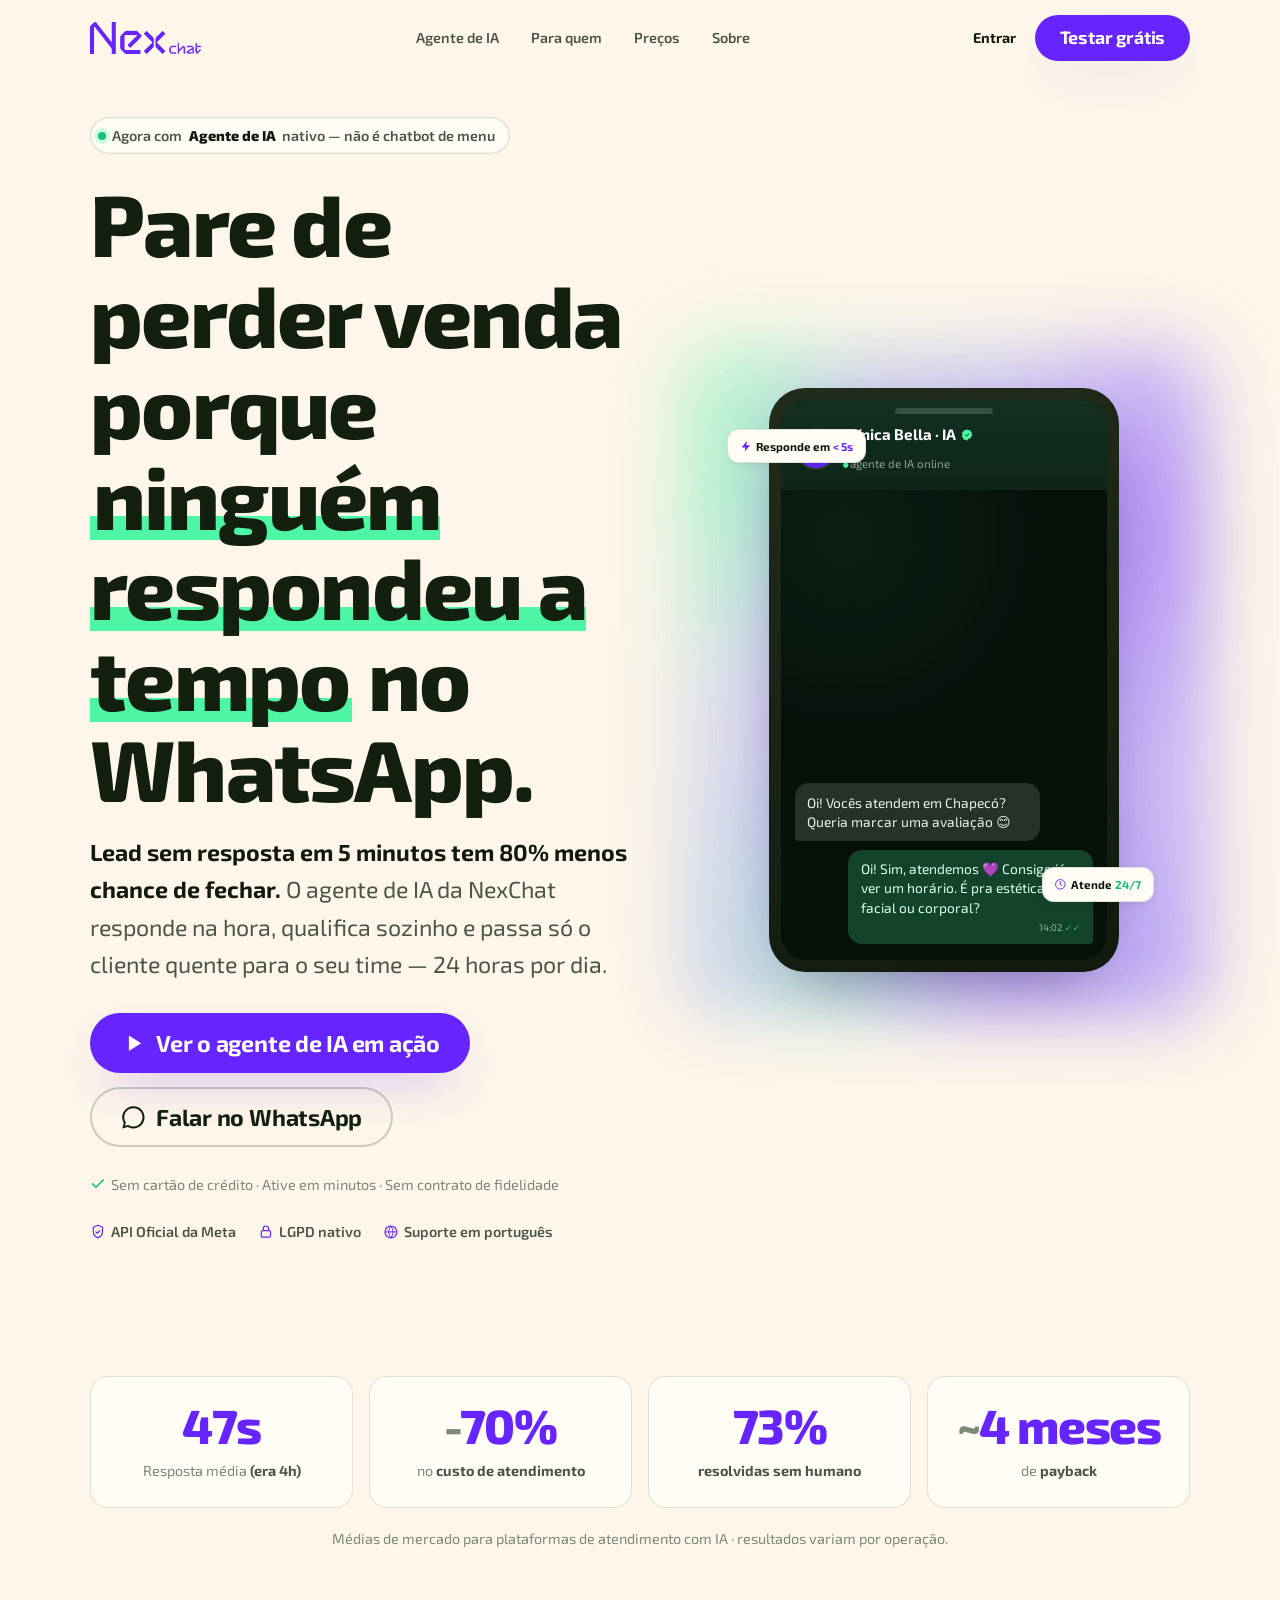
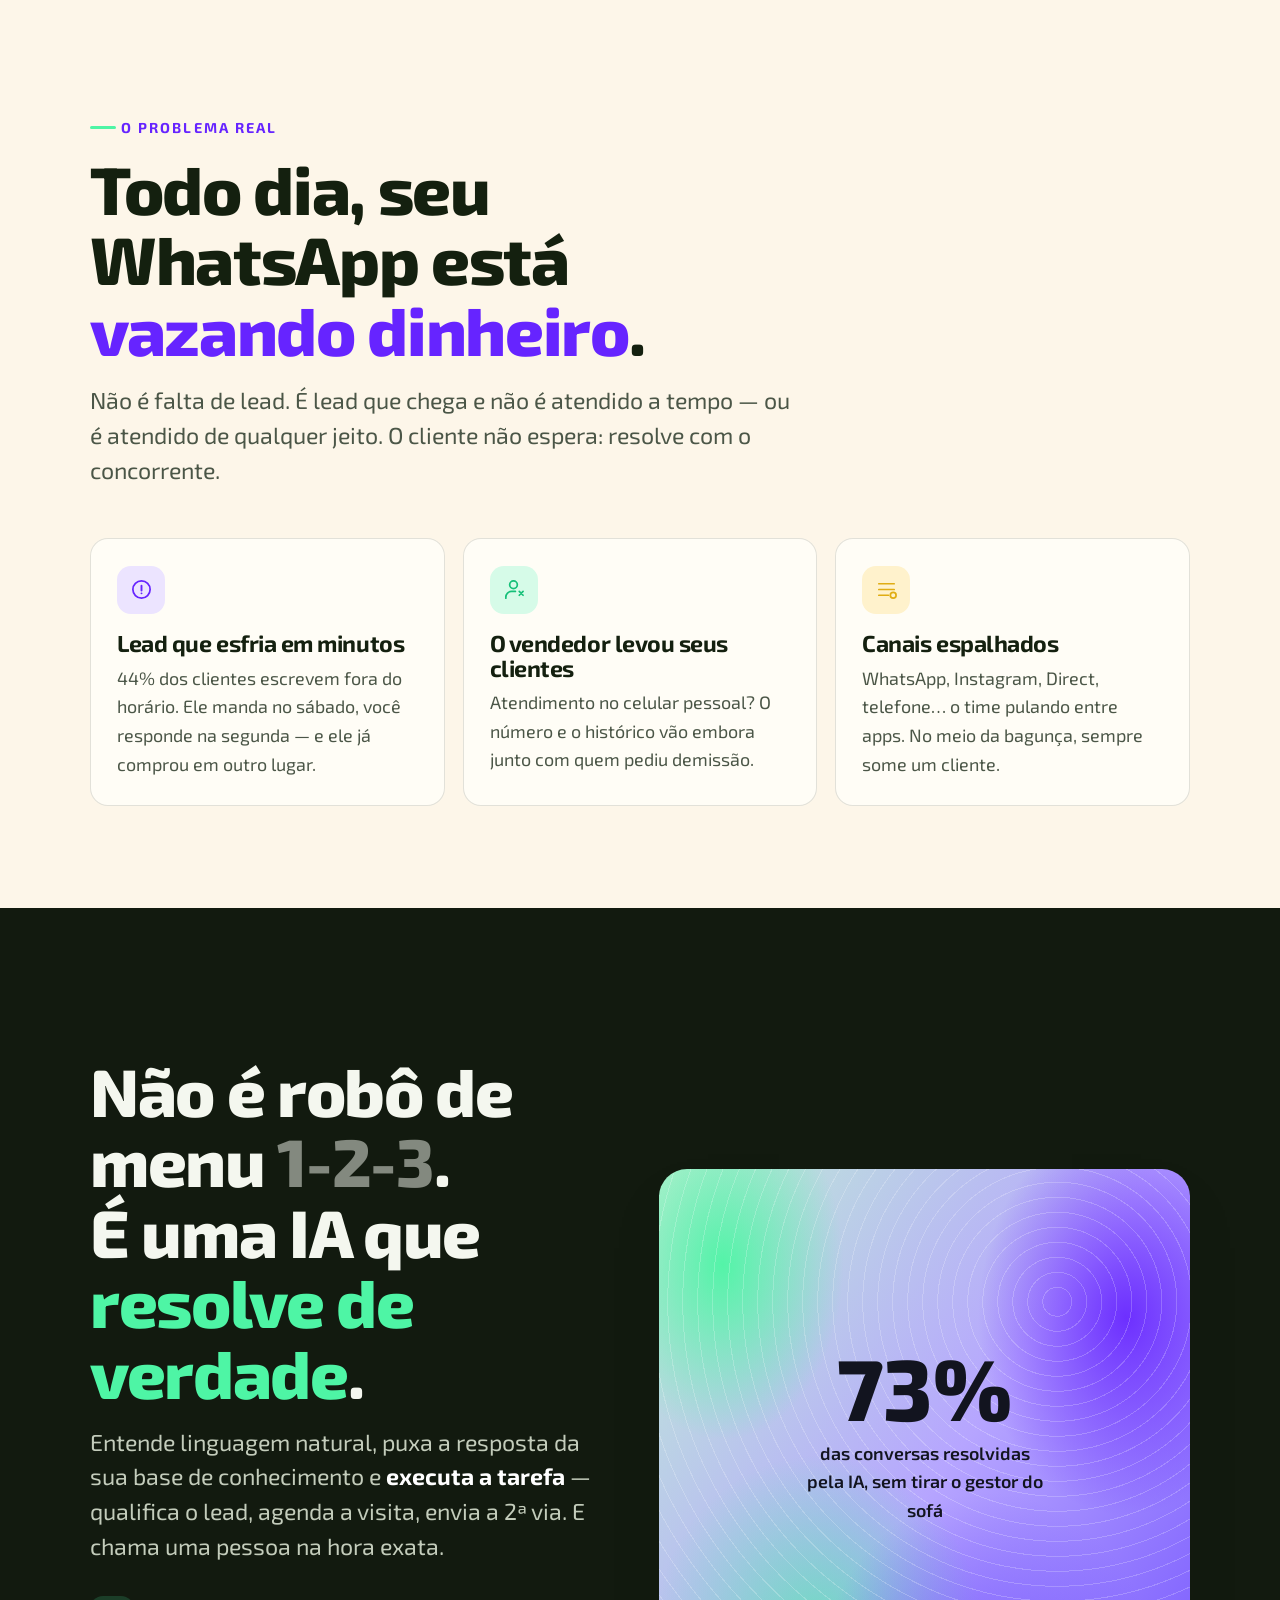
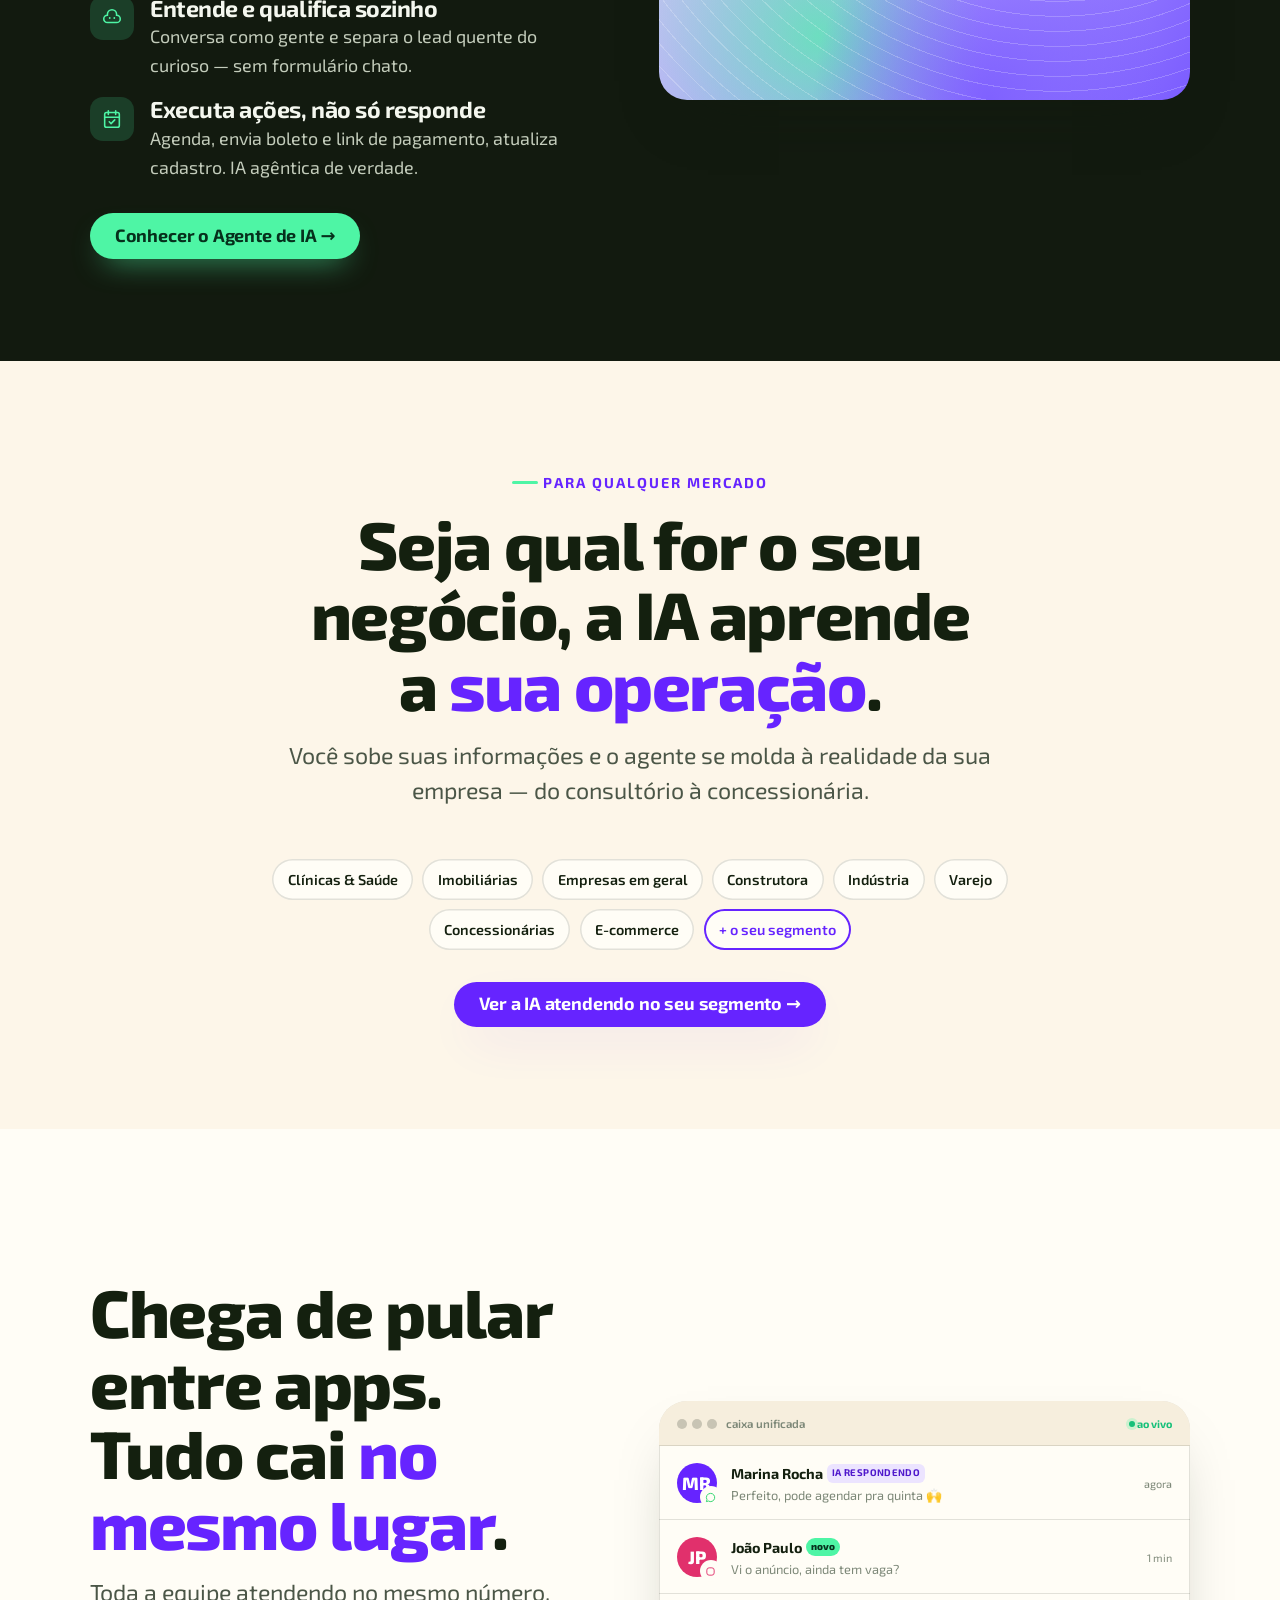
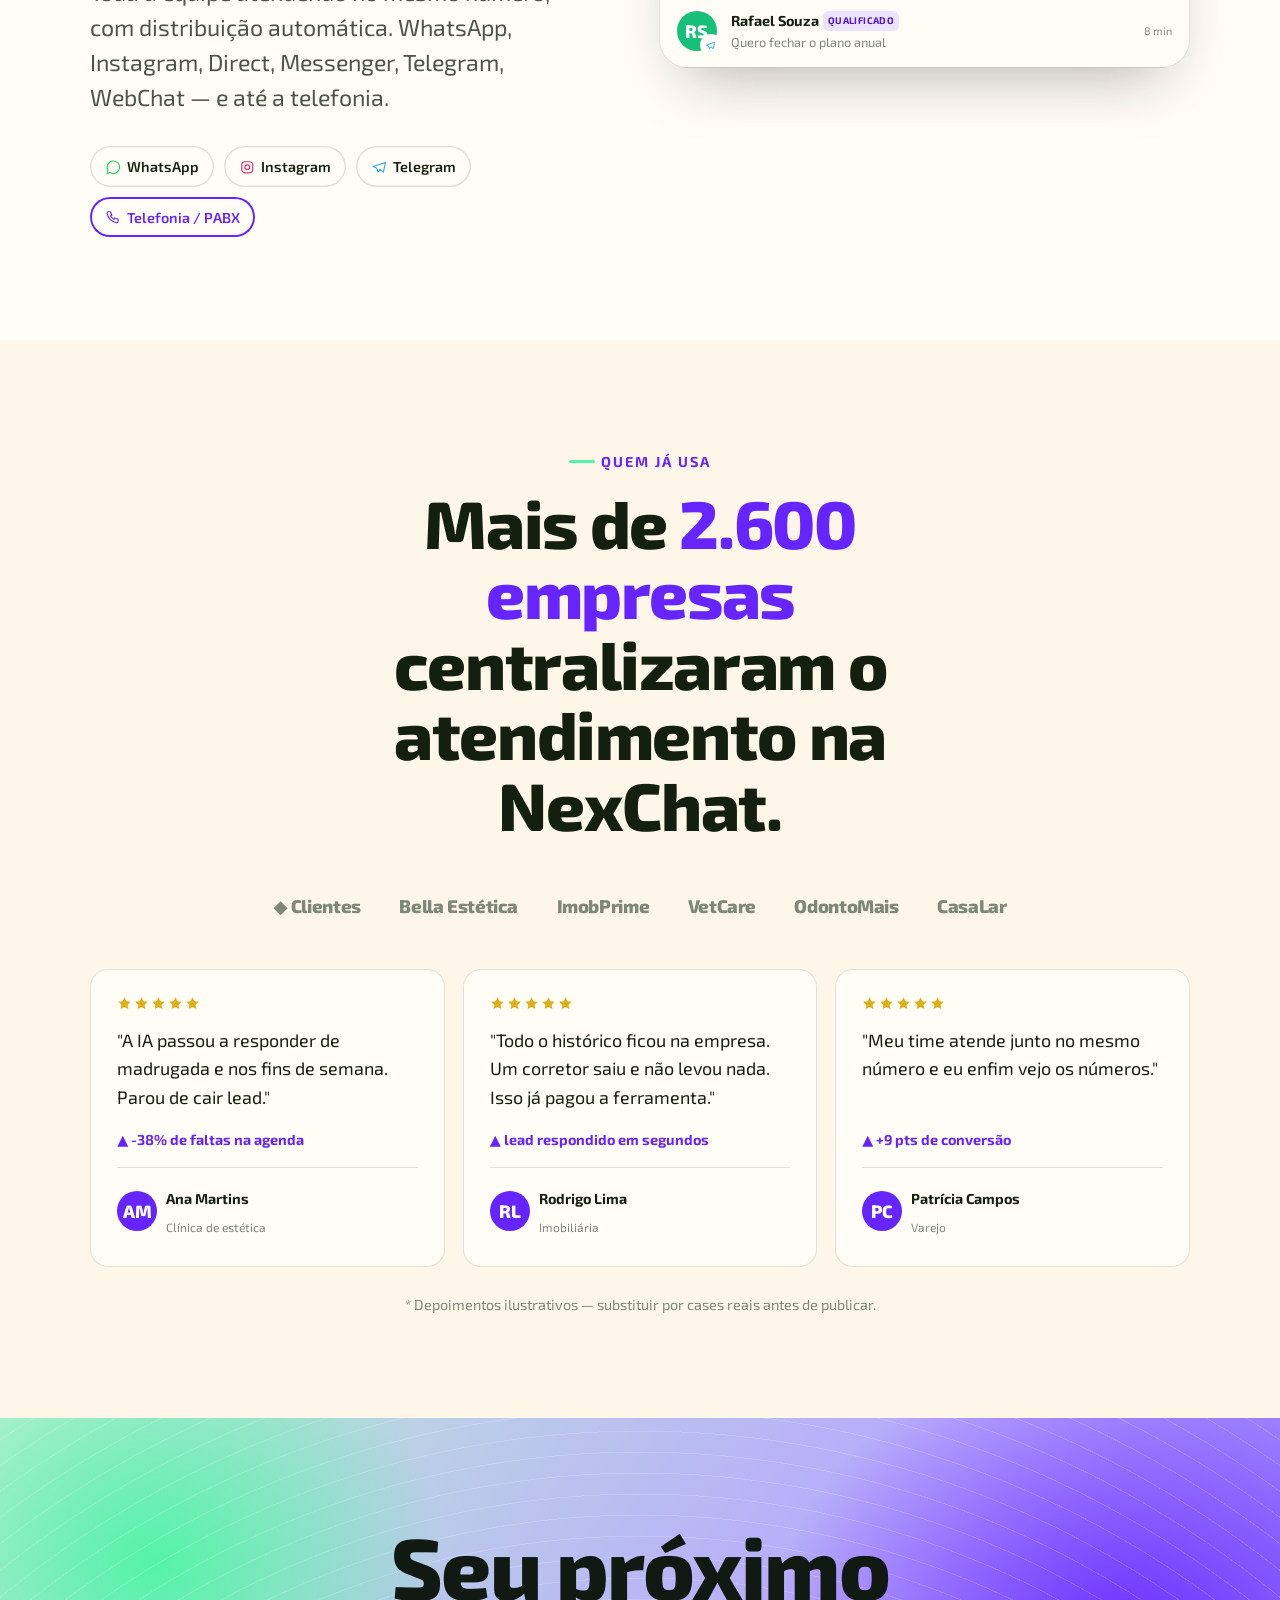
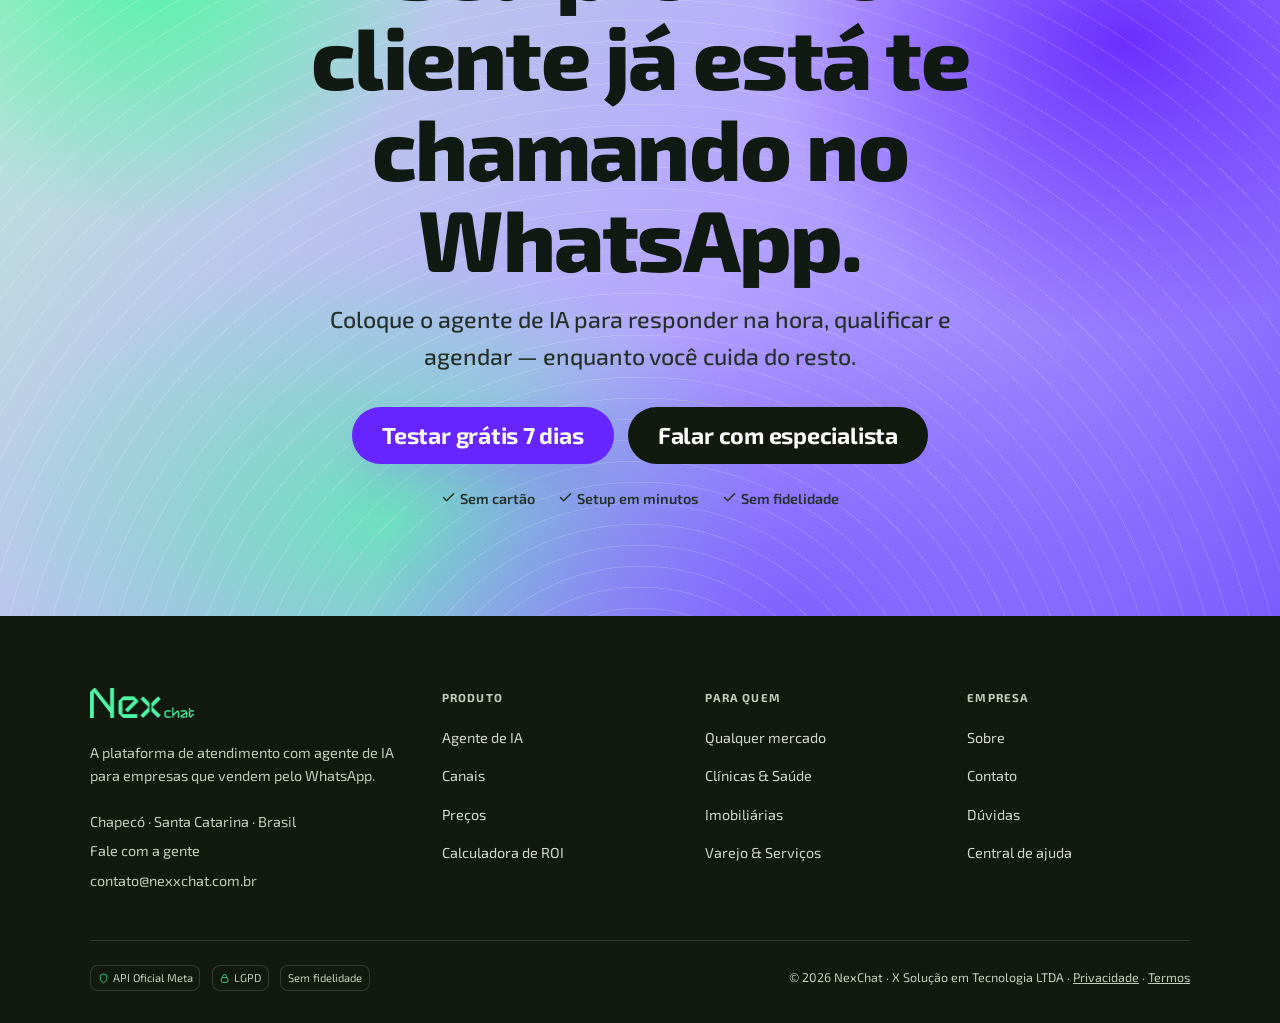
==== commit 5fb6ac00: "Redesign na identidade oficial da marca + site multipágina - Novo design system (roxo/menta/amarelo/" ====
--- a/index.html
+++ b/index.html
@@ -3,713 +3,197 @@
 <head>
 <meta charset="UTF-8">
 <meta name="viewport" content="width=device-width, initial-scale=1.0">
-<title>NexxChat — Agente de IA que atende, qualifica e vende no seu WhatsApp 24/7</title>
-<meta name="description" content="Pare de perder venda porque ninguém respondeu a tempo. O agente de IA da NexxChat responde na hora, qualifica sozinho e passa só o cliente quente para o humano. API oficial da Meta, preço transparente em reais e suporte em português.">
-
-<!-- Open Graph -->
-<meta property="og:title" content="NexxChat — Agente de IA para o seu WhatsApp">
-<meta property="og:description" content="Nunca mais perca um lead por demora. Agente de IA que atende, qualifica e agenda 24/7. Preço transparente, API oficial da Meta, suporte BR.">
+<title>NexChat — Agente de IA que atende, qualifica e vende no seu WhatsApp 24/7</title>
+<meta name="description" content="Pare de perder venda porque ninguém respondeu a tempo. O agente de IA da NexChat responde na hora, qualifica sozinho e passa só o cliente quente para o humano. API oficial da Meta, preço transparente e suporte em português.">
+<meta name="theme-color" content="#fdf6e9">
+<meta property="og:title" content="NexChat — Agente de IA para o seu WhatsApp">
+<meta property="og:description" content="Nunca mais perca um lead por demora. Agente de IA que atende, qualifica e agenda 24/7.">
 <meta property="og:type" content="website">
-<meta property="og:locale" content="pt_BR">
-
-<!--
-  ⚠️ VALIDAR ANTES DE PUBLICAR (ver contexto estratégico):
-  1. Maturidade real da IA — só afirme "agenda/envia boleto sozinho" se houver function-calling em produção.
-  2. API Oficial x Baileys — só estampe "sem risco de bloqueio" se 100% dos planos rodarem na API oficial da Meta.
-  3. Preço x ICP — os valores abaixo são ILUSTRATIVOS; alinhe à sua política e ao público (PME).
-  4. Números de mercado (47s, -70%, 62-78%) estão rotulados como "média de mercado"; troque por dados próprios com case quando tiver.
--->
-
 <link rel="preconnect" href="https://fonts.googleapis.com">
 <link rel="preconnect" href="https://fonts.gstatic.com" crossorigin>
-<link href="https://fonts.googleapis.com/css2?family=Bricolage+Grotesque:opsz,wght@12..96,600;12..96,700;12..96,800&family=Hanken+Grotesk:wght@400;500;600;700&family=JetBrains+Mono:wght@400;500&display=swap" rel="stylesheet">
+<link href="https://fonts.googleapis.com/css2?family=Exo+2:ital,wght@0,300;0,400;0,500;0,600;0,700;0,800;1,400;1,600&display=swap" rel="stylesheet">
 <link rel="stylesheet" href="styles.css">
-<link rel="icon" href="data:image/svg+xml,%3Csvg xmlns='http://www.w3.org/2000/svg' viewBox='0 0 32 32'%3E%3Crect width='32' height='32' rx='9' fill='%2334c8ff'/%3E%3Cpath d='M9 12h14M9 17h9' stroke='%2305121f' stroke-width='2.4' stroke-linecap='round'/%3E%3C/svg%3E">
+<link rel="icon" href="data:image/svg+xml,%3Csvg xmlns='http://www.w3.org/2000/svg' viewBox='0 0 32 32'%3E%3Crect width='32' height='32' rx='8' fill='%23fdf6e9'/%3E%3Cpath d='M7 7l6 9-6 9M25 7l-6 9 6 9' stroke='%236624ff' stroke-width='3.2' stroke-linecap='round' stroke-linejoin='round' fill='none'/%3E%3C/svg%3E">
 </head>
-<body>
+<body data-page="home">
+<div id="nav-root"></div>
 
-<!-- ============================ HEADER ============================ -->
-<header class="site-header" id="header">
-  <div class="container nav">
-    <a href="#top" class="brand" aria-label="NexxChat — início">
-      <span class="brand__mark" aria-hidden="true">
-        <svg viewBox="0 0 24 24" fill="none"><path d="M4 9h16M4 14h9" stroke="currentColor" stroke-width="2.4" stroke-linecap="round"/></svg>
-      </span>
-      Nex<b>x</b>Chat
-    </a>
+<main>
 
-    <nav class="nav__links" aria-label="Principal">
-      <a href="#ia">Agente de IA</a>
-      <a href="#canais">Canais</a>
-      <a href="#nichos">Para quem</a>
-      <a href="#precos">Preços</a>
-      <a href="#faq">Dúvidas</a>
-    </nav>
-
-    <div class="nav__actions">
-      <a href="#" class="nav__login">Entrar</a>
-      <a href="#precos" class="btn btn--primary">Testar grátis</a>
-    </div>
-
-    <button class="nav__toggle" id="navToggle" aria-label="Abrir menu" aria-expanded="false"><span></span></button>
-  </div>
-</header>
-
-<div class="mobile-menu" id="mobileMenu">
-  <a href="#ia">Agente de IA</a>
-  <a href="#canais">Canais</a>
-  <a href="#nichos">Para quem</a>
-  <a href="#precos">Preços</a>
-  <a href="#faq">Dúvidas</a>
-  <a href="#" class="nav__login" style="border:0">Entrar na plataforma →</a>
-  <a href="#precos" class="btn btn--primary btn--block btn--lg">Testar grátis 7 dias</a>
-</div>
-
-<main id="top">
-
-<!-- ============================ HERO ============================ -->
+<!-- ===================== HERO ===================== -->
 <section class="hero">
-  <div class="hero__bg" aria-hidden="true"></div>
-  <div class="hero__grid" aria-hidden="true"></div>
   <div class="container hero__inner">
     <div class="hero__copy">
       <span class="hero__badge" data-reveal><span class="dot"></span> Agora com <b>Agente de IA</b> nativo — não é chatbot de menu</span>
-      <h1 data-reveal data-reveal-delay="1">Pare de perder venda porque <span class="underline-volt">ninguém respondeu a tempo</span> no WhatsApp.</h1>
-      <p class="hero__sub" data-reveal data-reveal-delay="2"><b>Lead sem resposta em 5 minutos tem 80% menos chance de fechar.</b> O agente de IA da NexxChat responde na hora, qualifica sozinho e passa só o cliente quente para o seu time — 24 horas por dia.</p>
-
+      <h1 data-reveal data-reveal-delay="1">Pare de perder venda porque <span class="underline-mint">ninguém respondeu a tempo</span> no WhatsApp.</h1>
+      <p class="hero__sub" data-reveal data-reveal-delay="2"><b>Lead sem resposta em 5 minutos tem 80% menos chance de fechar.</b> O agente de IA da NexChat responde na hora, qualifica sozinho e passa só o cliente quente para o seu time — 24 horas por dia.</p>
       <div class="btn-row" data-reveal data-reveal-delay="3">
-        <a href="#ia" class="btn btn--primary btn--lg">
-          <svg viewBox="0 0 24 24" fill="none"><path d="M8 5v14l11-7z" fill="currentColor"/></svg>
-          Ver o agente de IA em ação
-        </a>
-        <a href="#" class="btn btn--ghost btn--lg">
-          <svg viewBox="0 0 24 24" fill="currentColor"><path d="M17.5 14.4c-.3-.15-1.7-.84-2-.94-.26-.1-.46-.15-.65.15-.2.3-.75.94-.92 1.13-.17.2-.34.22-.63.08-.3-.15-1.25-.46-2.38-1.47-.88-.78-1.47-1.75-1.64-2.05-.17-.3-.02-.46.13-.6.13-.14.3-.35.44-.53.15-.17.2-.3.3-.5.1-.2.05-.37-.02-.52-.08-.15-.65-1.57-.9-2.15-.24-.56-.48-.48-.65-.5h-.56c-.2 0-.5.07-.77.37-.26.3-1 .98-1 2.4s1.03 2.78 1.17 2.97c.15.2 2.02 3.08 4.9 4.32.68.3 1.22.47 1.63.6.69.22 1.3.19 1.8.11.55-.08 1.7-.7 1.94-1.36.24-.67.24-1.24.17-1.36-.07-.12-.26-.2-.56-.34z"/><path d="M12 2a10 10 0 00-8.6 15.06L2 22l5.06-1.33A10 10 0 1012 2zm0 18.2a8.2 8.2 0 01-4.18-1.15l-.3-.18-3 .79.8-2.92-.2-.31A8.2 8.2 0 1112 20.2z"/></svg>
-          Falar no WhatsApp
-        </a>
+        <a href="agente-ia.html" class="btn btn--primary btn--lg"><svg viewBox="0 0 24 24" fill="none"><path d="M8 5v14l11-7z" fill="currentColor"/></svg> Ver o agente de IA em ação</a>
+        <a href="#" class="btn btn--ghost btn--lg"><svg viewBox="0 0 24 24" fill="currentColor"><path d="M12 2a10 10 0 00-8.6 15.06L2 22l5.06-1.33A10 10 0 1012 2zm0 18.2a8.2 8.2 0 01-4.18-1.15l-.3-.18-3 .79.8-2.92-.2-.31A8.2 8.2 0 1112 20.2z"/></svg> Falar no WhatsApp</a>
       </div>
-
-      <p class="hero__note" data-reveal data-reveal-delay="3">
-        <svg viewBox="0 0 24 24" fill="none"><path d="M20 6L9 17l-5-5" stroke="currentColor" stroke-width="2.4" stroke-linecap="round" stroke-linejoin="round"/></svg>
-        Sem cartão de crédito · Ative em minutos · Sem contrato de fidelidade
-      </p>
-
+      <p class="hero__note" data-reveal data-reveal-delay="3"><svg viewBox="0 0 24 24" fill="none"><path d="M20 6L9 17l-5-5" stroke="currentColor" stroke-width="2.4" stroke-linecap="round" stroke-linejoin="round"/></svg> Sem cartão de crédito · Ative em minutos · Sem contrato de fidelidade</p>
       <div class="trust-row" data-reveal data-reveal-delay="4">
         <span class="trust-pill"><svg viewBox="0 0 24 24" fill="none"><path d="M12 2l7 3v6c0 4.5-3 8.5-7 10-4-1.5-7-5.5-7-10V5l7-3z" stroke="currentColor" stroke-width="1.8" stroke-linejoin="round"/><path d="M9 12l2 2 4-4" stroke="currentColor" stroke-width="1.8" stroke-linecap="round" stroke-linejoin="round"/></svg> API Oficial da Meta</span>
         <span class="trust-pill"><svg viewBox="0 0 24 24" fill="none"><rect x="5" y="10" width="14" height="10" rx="2" stroke="currentColor" stroke-width="1.8"/><path d="M8 10V7a4 4 0 018 0v3" stroke="currentColor" stroke-width="1.8"/></svg> LGPD nativo</span>
-        <span class="trust-pill"><svg viewBox="0 0 24 24" fill="none"><path d="M12 3v18M3 12h18" stroke="currentColor" stroke-width="1.8" stroke-linecap="round"/><circle cx="12" cy="12" r="9" stroke="currentColor" stroke-width="1.8"/></svg> Suporte 100% em português</span>
+        <span class="trust-pill"><svg viewBox="0 0 24 24" fill="none"><circle cx="12" cy="12" r="9" stroke="currentColor" stroke-width="1.8"/><path d="M3 12h18M12 3a15 15 0 010 18M12 3a15 15 0 000 18" stroke="currentColor" stroke-width="1.5"/></svg> Suporte em português</span>
       </div>
     </div>
 
-    <!-- Mockup do agente conversando ao vivo -->
-    <div class="hero__demo" data-reveal data-reveal-delay="2">
+    <div class="hero__demo" data-reveal data-reveal-delay="2" style="position:relative">
+      <div aria-hidden="true" style="position:absolute;inset:-8% -4%;background:var(--mesh);filter:blur(34px);opacity:.5;border-radius:44px;z-index:-1"></div>
       <div class="phone">
         <span class="phone__notch" aria-hidden="true"></span>
-
-        <div class="phone__tag phone__tag--tl" aria-hidden="true">
-          <svg viewBox="0 0 24 24" fill="none"><path d="M13 2L3 14h7l-1 8 10-12h-7l1-8z" fill="currentColor"/></svg>
-          Responde em <span class="n">&lt; 5s</span>
-        </div>
-        <div class="phone__tag phone__tag--br" aria-hidden="true">
-          <svg viewBox="0 0 24 24" fill="none"><circle cx="12" cy="12" r="9" stroke="var(--azure-400)" stroke-width="1.8"/><path d="M12 7v5l3 2" stroke="var(--azure-400)" stroke-width="1.8" stroke-linecap="round"/></svg>
-          Atende <span class="b">24/7</span>
-        </div>
-
+        <div class="phone__tag phone__tag--tl" aria-hidden="true"><svg viewBox="0 0 24 24" fill="none"><path d="M13 2L3 14h7l-1 8 10-12h-7l1-8z" fill="currentColor"/></svg> Responde em <span class="n">&lt; 5s</span></div>
+        <div class="phone__tag phone__tag--br" aria-hidden="true"><svg viewBox="0 0 24 24" fill="none"><circle cx="12" cy="12" r="9" stroke="currentColor" stroke-width="1.8"/><path d="M12 7v5l3 2" stroke="currentColor" stroke-width="1.8" stroke-linecap="round"/></svg> Atende <span class="g">24/7</span></div>
         <div class="phone__screen">
           <div class="chat__top">
-            <span class="chat__avatar" aria-hidden="true"><svg viewBox="0 0 24 24" fill="none"><path d="M4 9h16M4 14h9" stroke="currentColor" stroke-width="2.4" stroke-linecap="round"/></svg></span>
-            <span class="chat__peer">
-              <strong>Clínica Bella · IA <svg class="verify" viewBox="0 0 24 24" fill="currentColor"><path d="M12 2l2.4 1.8 3-.2 1 2.8 2.4 1.8-1 2.8 1 2.8-2.4 1.8-1 2.8-3-.2L12 22l-2.4-1.8-3 .2-1-2.8L3.2 14l1-2.8-1-2.8 2.4-1.8 1-2.8 3 .2L12 2z"/><path d="M9 12l2 2 4-4" stroke="#0a1a12" stroke-width="1.6" fill="none" stroke-linecap="round" stroke-linejoin="round"/></svg></strong>
-              <span>agente de IA online</span>
-            </span>
+            <span class="chat__avatar" aria-hidden="true"><svg viewBox="0 0 32 24" fill="none"><path d="M6 4l6 8-6 8M26 4l-6 8 6 8" stroke="currentColor" stroke-width="3" stroke-linecap="round" stroke-linejoin="round"/></svg></span>
+            <span class="chat__peer"><strong>Clínica Bella · IA <svg class="verify" viewBox="0 0 24 24" fill="currentColor"><path d="M12 2l2.4 1.8 3-.2 1 2.8 2.4 1.8-1 2.8 1 2.8-2.4 1.8-1 2.8-3-.2L12 22l-2.4-1.8-3 .2-1-2.8L3.2 14l1-2.8-1-2.8 2.4-1.8 1-2.8 3 .2L12 2z"/><path d="M9 12l2 2 4-4" stroke="#07130b" stroke-width="1.6" fill="none" stroke-linecap="round" stroke-linejoin="round"/></svg></strong><span>agente de IA online</span></span>
           </div>
-
-          <div class="chat__body" id="chatBody" aria-label="Demonstração de conversa do agente de IA"></div>
-
-          <div class="chat__result" id="chatResult" hidden>
-            <svg viewBox="0 0 24 24" fill="none"><path d="M20 6L9 17l-5-5" stroke="currentColor" stroke-width="2.4" stroke-linecap="round" stroke-linejoin="round"/></svg>
-            Lead qualificado e agendado — sem humano
-            <span class="t">38s</span>
-          </div>
+          <div class="chat__body" id="chatBody" aria-label="Demonstração do agente de IA conversando"></div>
+          <div class="chat__result" id="chatResult" hidden><svg viewBox="0 0 24 24" fill="none"><path d="M20 6L9 17l-5-5" stroke="currentColor" stroke-width="2.4" stroke-linecap="round" stroke-linejoin="round"/></svg> Lead qualificado e agendado — sem humano <span class="t">38s</span></div>
         </div>
       </div>
     </div>
   </div>
 </section>
 
-<!-- ============================ METRICS ============================ -->
-<section class="section section--tight metrics" aria-label="Resultados">
+<!-- ===================== METRICS ===================== -->
+<section class="section section--tight">
   <div class="container">
-    <div class="metrics__grid" id="metrics">
-      <div class="metric" data-reveal>
-        <div class="metric__num" data-count="47" data-suffix="s">0s</div>
-        <p class="metric__label">Tempo de resposta médio <b>(era 4h)</b></p>
-      </div>
-      <div class="metric" data-reveal data-reveal-delay="1">
-        <div class="metric__num"><span class="pre">-</span><span data-count="70" data-suffix="%">0</span></div>
-        <p class="metric__label">no <b>custo de atendimento</b></p>
-      </div>
-      <div class="metric" data-reveal data-reveal-delay="2">
-        <div class="metric__num" data-count="73" data-suffix="%">0%</div>
-        <p class="metric__label">das conversas <b>resolvidas sem humano</b></p>
-      </div>
-      <div class="metric" data-reveal data-reveal-delay="3">
-        <div class="metric__num"><span class="pre">~</span><span data-count="4" data-suffix=" meses">0</span></div>
-        <p class="metric__label">de <b>payback</b> do investimento</p>
-      </div>
+    <div class="metrics__grid">
+      <div class="metric" data-reveal><div class="metric__num" data-count="47" data-suffix="s">0s</div><p class="metric__label">Resposta média <b>(era 4h)</b></p></div>
+      <div class="metric" data-reveal data-reveal-delay="1"><div class="metric__num"><span class="pre">-</span><span data-count="70" data-suffix="%">0</span></div><p class="metric__label">no <b>custo de atendimento</b></p></div>
+      <div class="metric" data-reveal data-reveal-delay="2"><div class="metric__num" data-count="73" data-suffix="%">0%</div><p class="metric__label"><b>resolvidas sem humano</b></p></div>
+      <div class="metric" data-reveal data-reveal-delay="3"><div class="metric__num"><span class="pre">~</span><span data-count="4" data-suffix=" meses">0</span></div><p class="metric__label">de <b>payback</b></p></div>
     </div>
-    <p class="muted" style="text-align:center;margin-top:1.2rem;font-size:var(--step--1)">Médias de mercado para plataformas de atendimento com IA · resultados variam por operação.</p>
+    <p class="muted text-center" style="margin-top:1.2rem;font-size:var(--step--1)">Médias de mercado para plataformas de atendimento com IA · resultados variam por operação.</p>
   </div>
 </section>
 
-<!-- ============================ DOR ============================ -->
-<section class="section" id="dor">
+<!-- ===================== DOR ===================== -->
+<section class="section">
   <div class="container">
     <div class="section-head" data-reveal>
-      <span class="h-eyebrow">O problema real</span>
-      <h2 class="h2">Todo dia que passa, seu WhatsApp está <span class="mark">vazando dinheiro</span>.</h2>
-      <p class="lead">Não é falta de lead. É lead que chega e não é atendido a tempo — ou é atendido de qualquer jeito. O cliente não espera: ele resolve com o concorrente.</p>
+      <span class="eyebrow">O problema real</span>
+      <h2 class="h2">Todo dia, seu WhatsApp está <span class="mark">vazando dinheiro</span>.</h2>
+      <p class="lead">Não é falta de lead. É lead que chega e não é atendido a tempo — ou é atendido de qualquer jeito. O cliente não espera: resolve com o concorrente.</p>
     </div>
-
-    <div class="pain__grid">
-      <article class="pain-card" data-reveal>
-        <div class="pain-card__icon"><svg viewBox="0 0 24 24" fill="none"><path d="M12 8v5M12 16h.01" stroke="currentColor" stroke-width="2" stroke-linecap="round"/><circle cx="12" cy="12" r="9" stroke="currentColor" stroke-width="1.8"/></svg></div>
+    <div class="grid-3">
+      <article class="card" data-reveal>
+        <div class="card__ico"><svg viewBox="0 0 24 24" fill="none"><path d="M12 8v5M12 16h.01" stroke="currentColor" stroke-width="2" stroke-linecap="round"/><circle cx="12" cy="12" r="9" stroke="currentColor" stroke-width="1.8"/></svg></div>
         <h3>Lead que esfria em minutos</h3>
-        <p>44% dos clientes mandam mensagem fora do horário comercial. Ele escreve no sábado, você responde na segunda — e ele já comprou em outro lugar.</p>
-        <p class="quote">"Ninguém responde de madrugada, e é aí que metade escreve."</p>
+        <p>44% dos clientes escrevem fora do horário. Ele manda no sábado, você responde na segunda — e ele já comprou em outro lugar.</p>
       </article>
-
-      <article class="pain-card" data-reveal data-reveal-delay="1">
-        <div class="pain-card__icon"><svg viewBox="0 0 24 24" fill="none"><path d="M16 7a4 4 0 11-8 0 4 4 0 018 0zM4 21v-1a6 6 0 016-6h4" stroke="currentColor" stroke-width="1.8" stroke-linecap="round"/><path d="M18 14l4 4m0-4l-4 4" stroke="currentColor" stroke-width="1.8" stroke-linecap="round"/></svg></div>
-        <h3>O vendedor saiu e levou seus clientes</h3>
-        <p>Quando o atendimento é no celular pessoal, o número e o histórico vão embora junto com o funcionário. Seu ativo mais valioso na mão de quem pediu demissão.</p>
-        <p class="quote">"Perdi anos de relacionamento porque estava tudo no WhatsApp dele."</p>
+      <article class="card card--mint" data-reveal data-reveal-delay="1">
+        <div class="card__ico"><svg viewBox="0 0 24 24" fill="none"><path d="M16 7a4 4 0 11-8 0 4 4 0 018 0zM4 21v-1a6 6 0 016-6h4" stroke="currentColor" stroke-width="1.8" stroke-linecap="round"/><path d="M18 14l4 4m0-4l-4 4" stroke="currentColor" stroke-width="1.8" stroke-linecap="round"/></svg></div>
+        <h3>O vendedor levou seus clientes</h3>
+        <p>Atendimento no celular pessoal? O número e o histórico vão embora junto com quem pediu demissão.</p>
       </article>
-
-      <article class="pain-card" data-reveal data-reveal-delay="2">
-        <div class="pain-card__icon"><svg viewBox="0 0 24 24" fill="none"><rect x="3" y="4" width="18" height="14" rx="2" stroke="currentColor" stroke-width="1.8"/><path d="M8 9h8M8 13h5" stroke="currentColor" stroke-width="1.8" stroke-linecap="round"/></svg></div>
-        <h3>Cada atendente responde de um jeito</h3>
-        <p>Sem padrão, sem visão do gestor. Você pede relatório "por planilha" e nunca sabe quantos leads foram desperdiçados nem quem está deixando a bola cair.</p>
-        <p class="quote">"Descobri o problema tarde demais, quando a venda já tinha ido embora."</p>
-      </article>
-
-      <article class="pain-card" data-reveal data-reveal-delay="3">
-        <div class="pain-card__icon"><svg viewBox="0 0 24 24" fill="none"><path d="M4 6h16M4 12h16M4 18h10" stroke="currentColor" stroke-width="1.8" stroke-linecap="round"/><circle cx="19" cy="18" r="3" stroke="currentColor" stroke-width="1.8"/></svg></div>
-        <h3>Canais espalhados, mensagem perdida</h3>
-        <p>WhatsApp, Instagram, Direct, Messenger, telefone… seu time pulando entre apps e abas. No meio da bagunça, sempre tem um cliente que ficou sem resposta.</p>
-        <p class="quote">"A mensagem sumiu no Direct e o cliente achou que a gente ignorou."</p>
+      <article class="card card--yellow" data-reveal data-reveal-delay="2">
+        <div class="card__ico"><svg viewBox="0 0 24 24" fill="none"><path d="M4 6h16M4 12h16M4 18h10" stroke="currentColor" stroke-width="1.8" stroke-linecap="round"/><circle cx="19" cy="18" r="3" stroke="currentColor" stroke-width="1.8"/></svg></div>
+        <h3>Canais espalhados</h3>
+        <p>WhatsApp, Instagram, Direct, telefone… o time pulando entre apps. No meio da bagunça, sempre some um cliente.</p>
       </article>
     </div>
   </div>
 </section>
 
-<!-- ============================ IA HERÓI ============================ -->
-<section class="section hero-ai" id="ia">
+<!-- ===================== AGENTE DE IA (teaser, dark) ===================== -->
+<section class="section section--dark">
   <div class="container ai__inner">
-    <div class="ai__copy">
-      <span class="h-eyebrow" data-reveal>O agente de IA</span>
-      <h2 class="h2" data-reveal data-reveal-delay="1">Não é um robô de menu <span class="muted">1-2-3</span>.<br>É uma IA que <span class="mark">resolve de verdade</span>.</h2>
-      <p class="lead" data-reveal data-reveal-delay="2">O agente da NexxChat entende linguagem natural, puxa a resposta da sua base de conhecimento e <b>executa a tarefa</b> — qualifica o lead, agenda a visita, envia a 2ª via. E chama uma pessoa na hora exata.</p>
-
-      <div class="ai__points">
-        <div class="ai-point" data-reveal>
-          <span class="ai-point__ico"><svg viewBox="0 0 24 24" fill="none"><path d="M12 3a5 5 0 015 5v1a4 4 0 010 8H7a4 4 0 010-8V8a5 5 0 015-5z" stroke="currentColor" stroke-width="1.7"/><circle cx="9.5" cy="12" r="1" fill="currentColor"/><circle cx="14.5" cy="12" r="1" fill="currentColor"/></svg></span>
-          <div><h4>Entende e qualifica sozinho</h4><p>Conversa como gente, descobre o que o cliente precisa e separa o lead quente do curioso — sem formulário chato.</p></div>
-        </div>
-        <div class="ai-point" data-reveal data-reveal-delay="1">
-          <span class="ai-point__ico"><svg viewBox="0 0 24 24" fill="none"><rect x="4" y="5" width="16" height="16" rx="2" stroke="currentColor" stroke-width="1.7"/><path d="M8 3v4M16 3v4M4 10h16" stroke="currentColor" stroke-width="1.7" stroke-linecap="round"/><path d="M9 15l2 2 4-4" stroke="currentColor" stroke-width="1.7" stroke-linecap="round" stroke-linejoin="round"/></svg></span>
-          <div><h4>Executa ações, não só responde</h4><p>Agenda no calendário, envia boleto e link de pagamento, atualiza o cadastro. IA agêntica de verdade, integrada ao seu fluxo.</p></div>
-        </div>
-        <div class="ai-point" data-reveal data-reveal-delay="2">
-          <span class="ai-point__ico"><svg viewBox="0 0 24 24" fill="none"><path d="M4 12a8 8 0 018-8 8 8 0 018 8" stroke="currentColor" stroke-width="1.7" stroke-linecap="round"/><path d="M2 12h4l2-4 3 8 2-5 2 3h5" stroke="currentColor" stroke-width="1.7" stroke-linecap="round" stroke-linejoin="round"/></svg></span>
-          <div><h4>Aprende com a sua empresa</h4><p>Suba seus PDFs, tabela de preços e regras. A IA responde com a informação certa — na sua voz, com texto ou áudio.</p></div>
-        </div>
+    <div>
+      <span class="eyebrow" data-reveal>O agente de IA</span>
+      <h2 class="h2" data-reveal data-reveal-delay="1" style="margin:0.9rem 0 1rem">Não é robô de menu <span style="opacity:.5">1-2-3</span>.<br>É uma IA que <span class="mark">resolve de verdade</span>.</h2>
+      <p class="lead" data-reveal data-reveal-delay="2">Entende linguagem natural, puxa a resposta da sua base de conhecimento e <b style="color:#fff">executa a tarefa</b> — qualifica o lead, agenda a visita, envia a 2ª via. E chama uma pessoa na hora exata.</p>
+      <div class="ai-points">
+        <div class="ai-point" data-reveal><span class="ai-point__ico"><svg viewBox="0 0 24 24" fill="none"><path d="M12 3a5 5 0 015 5v1a4 4 0 010 8H7a4 4 0 010-8V8a5 5 0 015-5z" stroke="currentColor" stroke-width="1.7"/><circle cx="9.5" cy="12" r="1" fill="currentColor"/><circle cx="14.5" cy="12" r="1" fill="currentColor"/></svg></span><div><h4>Entende e qualifica sozinho</h4><p>Conversa como gente e separa o lead quente do curioso — sem formulário chato.</p></div></div>
+        <div class="ai-point" data-reveal data-reveal-delay="1"><span class="ai-point__ico"><svg viewBox="0 0 24 24" fill="none"><rect x="4" y="5" width="16" height="16" rx="2" stroke="currentColor" stroke-width="1.7"/><path d="M8 3v4M16 3v4M4 10h16" stroke="currentColor" stroke-width="1.7" stroke-linecap="round"/><path d="M9 15l2 2 4-4" stroke="currentColor" stroke-width="1.7" stroke-linecap="round" stroke-linejoin="round"/></svg></span><div><h4>Executa ações, não só responde</h4><p>Agenda, envia boleto e link de pagamento, atualiza cadastro. IA agêntica de verdade.</p></div></div>
       </div>
+      <div class="btn-row mt-2" data-reveal><a href="agente-ia.html" class="btn btn--mint">Conhecer o Agente de IA →</a></div>
     </div>
-
-    <!-- Toggle fluxo x IA -->
-    <div class="ai-demo" data-reveal data-reveal-delay="2">
-      <div class="ai-demo__tabs" role="tablist" aria-label="Modo de atendimento">
-        <button class="ai-tab" role="tab" aria-selected="false" data-panel="flow" id="tabFlow">
-          <svg viewBox="0 0 24 24" fill="none"><rect x="4" y="4" width="6" height="6" rx="1.5" stroke="currentColor" stroke-width="1.7"/><rect x="14" y="14" width="6" height="6" rx="1.5" stroke="currentColor" stroke-width="1.7"/><path d="M7 10v3a2 2 0 002 2h5" stroke="currentColor" stroke-width="1.7"/></svg>
-          Fluxo simples
-        </button>
-        <button class="ai-tab" role="tab" aria-selected="true" data-panel="ai" id="tabAi">
-          <svg viewBox="0 0 24 24" fill="none"><path d="M12 3l1.8 3.9L18 8l-3 3 .7 4.4L12 13.6 8.3 15.4 9 11 6 8l4.2-1.1L12 3z" fill="currentColor"/></svg>
-          Agente de IA
-        </button>
-      </div>
-
-      <div class="ai-demo__body">
-        <div class="ai-panel" data-panel="flow" role="tabpanel" aria-labelledby="tabFlow">
-          <div class="flow-step"><span class="flow-step__n">1</span> Cliente escolhe: <b>&nbsp;1) Vendas · 2) Suporte</b></div>
-          <div class="flow-step"><span class="flow-step__n">2</span> Bot pergunta e distribui para a fila certa</div>
-          <div class="flow-step"><span class="flow-step__n">3</span> Encaminha para um atendente disponível</div>
-          <p class="flow-note"><svg viewBox="0 0 24 24" fill="none"><path d="M12 8v5M12 16h.01" stroke="currentColor" stroke-width="2" stroke-linecap="round"/><circle cx="12" cy="12" r="9" stroke="currentColor" stroke-width="1.8"/></svg> Ótimo para triagem rápida. <b style="color:var(--text-soft)">&nbsp;Comece pelo fluxo e ative a IA quando quiser</b> — sem migração, no mesmo painel.</p>
-        </div>
-
-        <div class="ai-panel is-active" data-panel="ai" role="tabpanel" aria-labelledby="tabAi">
-          <div class="mini-chat">
-            <div class="bubble bubble--in">Oi, vocês parcelam a limpeza de pele? E tem horário essa semana?</div>
-            <div class="bubble bubble--out">Oi! 😊 Parcelamos em até 3x sem juros. Tenho <b>quinta 10h</b> ou <b>sexta 15h</b>. Qual fica melhor pra você?</div>
-            <div class="bubble bubble--in">Sexta 15h 👍</div>
-            <div class="bubble bubble--out">Fechado! ✅ Agendei sua limpeza de pele para <b>sexta, 15h</b>. Já te enviei a confirmação e o endereço. Precisa de mais alguma coisa?</div>
-          </div>
-          <p class="flow-note"><svg viewBox="0 0 24 24" fill="none"><path d="M20 6L9 17l-5-5" stroke="currentColor" stroke-width="2.2" stroke-linecap="round" stroke-linejoin="round"/></svg> A IA entendeu, informou o parcelamento, ofereceu horário e <b style="color:var(--text-soft)">&nbsp;agendou sozinha</b> — sem tirar o gestor do sofá.</p>
+    <div data-reveal data-reveal-delay="1">
+      <div class="mesh-card"><span class="waves" aria-hidden="true"></span>
+        <div style="position:absolute;inset:0;display:grid;place-items:center;padding:2rem;text-align:center;color:#12141f">
+          <div><div style="font-weight:800;font-size:var(--step-5);line-height:1">73%</div><p style="font-weight:600;max-width:22ch;margin:0.5rem auto 0">das conversas resolvidas pela IA, sem tirar o gestor do sofá</p></div>
         </div>
       </div>
     </div>
   </div>
 </section>
 
-<!-- ============================ HUMANO + IA ============================ -->
-<section class="section human">
+<!-- ===================== SEGMENTOS (teaser) ===================== -->
+<section class="section">
   <div class="container">
-    <div class="human__card">
-      <div class="human__stat" data-reveal>
-        <div class="big"><span data-count="73" data-suffix="%">0%</span></div>
-        <p>dos brasileiros <b style="color:var(--text)">não se importam</b> de falar com uma IA — desde que o problema seja resolvido.</p>
+    <div class="section-head center-head text-center" data-reveal>
+      <span class="eyebrow" style="justify-content:center">Para qualquer mercado</span>
+      <h2 class="h2">Seja qual for o seu negócio, a IA aprende a <span class="mark">sua operação</span>.</h2>
+      <p class="lead">Você sobe suas informações e o agente se molda à realidade da sua empresa — do consultório à concessionária.</p>
+    </div>
+    <div class="chan-list" data-reveal style="justify-content:center;max-width:860px;margin:0 auto 2rem">
+      <span class="chan-chip">Clínicas &amp; Saúde</span><span class="chan-chip">Imobiliárias</span><span class="chan-chip">Empresas em geral</span><span class="chan-chip">Construtora</span><span class="chan-chip">Indústria</span><span class="chan-chip">Varejo</span><span class="chan-chip">Concessionárias</span><span class="chan-chip">E-commerce</span><span class="chan-chip is-star">+ o seu segmento</span>
+    </div>
+    <div class="text-center" data-reveal><a href="para-quem.html" class="btn btn--primary">Ver a IA atendendo no seu segmento →</a></div>
+  </div>
+</section>
+
+<!-- ===================== CANAIS ===================== -->
+<section class="section section--cream2">
+  <div class="container channels__inner" style="display:grid;gap:clamp(2.5rem,5vw,4rem);align-items:center">
+    <div class="ai__inner" style="align-items:center">
+      <div>
+        <span class="eyebrow" data-reveal>Uma só caixa de entrada</span>
+        <h2 class="h2" data-reveal data-reveal-delay="1" style="margin:0.9rem 0 1rem">Chega de pular entre apps.<br>Tudo cai <span class="mark">no mesmo lugar</span>.</h2>
+        <p class="lead" data-reveal data-reveal-delay="2">Toda a equipe atendendo no mesmo número, com distribuição automática. WhatsApp, Instagram, Direct, Messenger, Telegram, WebChat — e até a telefonia.</p>
+        <div class="chan-list mt-2" data-reveal data-reveal-delay="2">
+          <span class="chan-chip"><svg viewBox="0 0 24 24" fill="none"><path d="M12 3a9 9 0 00-7.7 13.6L3 21l4.5-1.3A9 9 0 1012 3z" stroke="var(--wa)" stroke-width="1.6"/></svg> WhatsApp</span>
+          <span class="chan-chip"><svg viewBox="0 0 24 24" fill="none"><rect x="4" y="4" width="16" height="16" rx="5" stroke="#e1306c" stroke-width="1.7"/><circle cx="12" cy="12" r="3.5" stroke="#e1306c" stroke-width="1.7"/></svg> Instagram</span>
+          <span class="chan-chip"><svg viewBox="0 0 24 24" fill="none"><path d="M21 5L3 11l5 2 2 6 3-4 5 4 3-14z" stroke="#29a9eb" stroke-width="1.6" stroke-linejoin="round"/></svg> Telegram</span>
+          <span class="chan-chip is-star"><svg viewBox="0 0 24 24" fill="none"><path d="M5 4h3l2 5-2 1a11 11 0 005 5l1-2 5 2v3a2 2 0 01-2 2A16 16 0 013 6a2 2 0 012-2z" stroke="currentColor" stroke-width="1.6" stroke-linejoin="round"/></svg> Telefonia / PABX</span>
+        </div>
       </div>
-      <div data-reveal data-reveal-delay="1">
-        <span class="pill">Humano + IA</span>
-        <h3 class="h3" style="margin:1rem 0">IA que sabe a hora de chamar uma pessoa.</h3>
-        <p class="lead" style="margin-bottom:1.5rem">A IA resolve o simples na hora. O que precisa de gente, ela passa para o atendente certo — <b>com todo o histórico e o contexto da conversa</b>. Ninguém repete nada, ninguém fica no vácuo.</p>
-        <div class="handoff">
-          <div class="handoff__row"><span class="who who--ai">IA</span> Qualifica, responde e resolve 73% sozinha</div>
-          <div class="handoff__row"><span class="who who--ai">IA</span> Detecta "quero fechar" ou caso sensível</div>
-          <div class="handoff__row"><span class="who who--human">Humano</span> Recebe o cliente quente já com o contexto pronto</div>
-        </div>
+      <div class="inbox" data-reveal data-reveal-delay="1" id="canais">
+        <div class="inbox__bar"><span class="dots" aria-hidden="true"><i></i><i></i><i></i></span><span class="title">caixa unificada</span><span class="live">ao vivo</span></div>
+        <div class="conv"><span class="conv__chan"><span class="conv__ava" style="background:#6624ff">MR</span><span class="badge"><svg viewBox="0 0 24 24" fill="none"><path d="M12 3a9 9 0 00-7.7 13.6L3 21l4.5-1.3A9 9 0 1012 3z" stroke="var(--wa)" stroke-width="2"/></svg></span></span><div class="conv__main"><div class="n">Marina Rocha <span class="tag-ai">IA respondendo</span></div><div class="p">Perfeito, pode agendar pra quinta 🙌</div></div><div class="conv__meta"><div class="time">agora</div></div></div>
+        <div class="conv"><span class="conv__chan"><span class="conv__ava" style="background:#e1306c">JP</span><span class="badge"><svg viewBox="0 0 24 24" fill="none"><rect x="4" y="4" width="16" height="16" rx="5" stroke="#e1306c" stroke-width="2"/></svg></span></span><div class="conv__main"><div class="n">João Paulo <span class="tag-new">novo</span></div><div class="p">Vi o anúncio, ainda tem vaga?</div></div><div class="conv__meta"><div class="time">1 min</div></div></div>
+        <div class="conv"><span class="conv__chan"><span class="conv__ava" style="background:#16c079">RS</span><span class="badge"><svg viewBox="0 0 24 24" fill="none"><path d="M21 5L3 11l5 2 2 6 3-4 5 4 3-14z" stroke="#29a9eb" stroke-width="2" stroke-linejoin="round"/></svg></span></span><div class="conv__main"><div class="n">Rafael Souza <span class="tag-ai">qualificado</span></div><div class="p">Quero fechar o plano anual</div></div><div class="conv__meta"><div class="time">8 min</div></div></div>
       </div>
     </div>
   </div>
 </section>
 
-<!-- ============================ CANAIS ============================ -->
-<section class="section" id="canais">
-  <div class="container channels__inner">
-    <div>
-      <span class="h-eyebrow" data-reveal>Uma só caixa de entrada</span>
-      <h2 class="h2" data-reveal data-reveal-delay="1">Chega de pular entre apps.<br>Tudo cai <span class="mark">no mesmo lugar</span>.</h2>
-      <p class="lead" data-reveal data-reveal-delay="2">Toda a sua equipe atendendo no mesmo número, com distribuição automática das conversas. WhatsApp, Instagram, Direct, Messenger, Telegram, WebChat — e até a sua telefonia.</p>
-
-      <div class="chan-list" data-reveal data-reveal-delay="2">
-        <span class="chan-chip"><svg viewBox="0 0 24 24" fill="none"><path d="M12 3a9 9 0 00-7.7 13.6L3 21l4.5-1.3A9 9 0 1012 3z" stroke="var(--wa)" stroke-width="1.6"/></svg> WhatsApp</span>
-        <span class="chan-chip"><svg viewBox="0 0 24 24" fill="none"><rect x="4" y="4" width="16" height="16" rx="5" stroke="#e1306c" stroke-width="1.7"/><circle cx="12" cy="12" r="3.5" stroke="#e1306c" stroke-width="1.7"/><circle cx="17" cy="7" r="1" fill="#e1306c"/></svg> Instagram</span>
-        <span class="chan-chip"><svg viewBox="0 0 24 24" fill="none"><path d="M12 3C7 3 3 6.6 3 11c0 2.5 1.3 4.7 3.3 6.1V21l3-1.6c.9.2 1.8.3 2.7.3 5 0 9-3.6 9-8s-4-8.7-9-8.7z" stroke="#0084ff" stroke-width="1.6" stroke-linejoin="round"/></svg> Messenger</span>
-        <span class="chan-chip"><svg viewBox="0 0 24 24" fill="none"><path d="M21 5L3 11l5 2 2 6 3-4 5 4 3-14z" stroke="#29a9eb" stroke-width="1.6" stroke-linejoin="round"/></svg> Telegram</span>
-        <span class="chan-chip"><svg viewBox="0 0 24 24" fill="none"><rect x="3" y="5" width="18" height="12" rx="2" stroke="var(--azure-400)" stroke-width="1.6"/><path d="M8 21h8M12 17v4" stroke="var(--azure-400)" stroke-width="1.6" stroke-linecap="round"/></svg> WebChat</span>
-        <span class="chan-chip is-star"><svg viewBox="0 0 24 24" fill="none"><path d="M5 4h3l2 5-2 1a11 11 0 005 5l1-2 5 2v3a2 2 0 01-2 2A16 16 0 013 6a2 2 0 012-2z" stroke="var(--azure-400)" stroke-width="1.6" stroke-linejoin="round"/></svg> Telefonia / PABX</span>
-      </div>
+<!-- ===================== PROVA SOCIAL ===================== -->
+<section class="section">
+  <div class="container">
+    <div class="section-head center-head text-center" data-reveal>
+      <span class="eyebrow" style="justify-content:center">Quem já usa</span>
+      <h2 class="h2">Mais de <span class="mark">2.600 empresas</span> centralizaram o atendimento na NexChat.</h2>
     </div>
-
-    <!-- Inbox mockup -->
-    <div class="inbox" data-reveal data-reveal-delay="1" aria-label="Prévia da caixa de entrada unificada">
-      <div class="inbox__bar">
-        <span class="dots" aria-hidden="true"><i></i><i></i><i></i></span>
-        <span class="title">caixa unificada — todos os canais</span>
-        <span class="live">ao vivo</span>
-      </div>
-      <div class="conv">
-        <span class="conv__chan"><span class="conv__ava" style="background:linear-gradient(140deg,#5ad4ff,#2b6fff)">MR</span><span class="badge"><svg viewBox="0 0 24 24" fill="none"><path d="M12 3a9 9 0 00-7.7 13.6L3 21l4.5-1.3A9 9 0 1012 3z" stroke="var(--wa)" stroke-width="2"/></svg></span></span>
-        <div class="conv__main"><div class="n">Marina Rocha <span class="tag-ai">IA respondendo</span></div><div class="p">Perfeito, pode agendar pra quinta então 🙌</div></div>
-        <div class="conv__meta"><div class="time">agora</div></div>
-      </div>
-      <div class="conv">
-        <span class="conv__chan"><span class="conv__ava" style="background:linear-gradient(140deg,#ff9a5a,#e1306c)">JP</span><span class="badge"><svg viewBox="0 0 24 24" fill="none"><rect x="4" y="4" width="16" height="16" rx="5" stroke="#e1306c" stroke-width="2"/></svg></span></span>
-        <div class="conv__main"><div class="n">João Paulo <span class="tag-new">novo</span></div><div class="p">Vi o anúncio, ainda tem vaga?</div></div>
-        <div class="conv__meta"><div class="time">1 min</div></div>
-      </div>
-      <div class="conv">
-        <span class="conv__chan"><span class="conv__ava" style="background:linear-gradient(140deg,#b6ff43,#25d366)">CF</span><span class="badge"><svg viewBox="0 0 24 24" fill="none"><path d="M5 4h3l2 5-2 1a11 11 0 005 5l1-2 5 2" stroke="var(--azure-400)" stroke-width="2" stroke-linejoin="round"/></svg></span></span>
-        <div class="conv__main"><div class="n">Carla Freitas</div><div class="p">Ligou — retornar sobre orçamento</div></div>
-        <div class="conv__meta"><div class="time">4 min</div></div>
-      </div>
-      <div class="conv">
-        <span class="conv__chan"><span class="conv__ava" style="background:linear-gradient(140deg,#8ce2ff,#0084ff)">RS</span><span class="badge"><svg viewBox="0 0 24 24" fill="none"><path d="M21 5L3 11l5 2 2 6 3-4 5 4 3-14z" stroke="#29a9eb" stroke-width="2" stroke-linejoin="round"/></svg></span></span>
-        <div class="conv__main"><div class="n">Rafael Souza <span class="tag-ai">qualificado</span></div><div class="p">Quero fechar o plano anual</div></div>
-        <div class="conv__meta"><div class="time">8 min</div></div>
-      </div>
+    <div class="logos" data-reveal><span class="logo">◆ Clientes</span><span class="logo">Bella Estética</span><span class="logo">ImobPrime</span><span class="logo">VetCare</span><span class="logo">OdontoMais</span><span class="logo">CasaLar</span></div>
+    <div class="grid-3">
+      <figure class="testi" data-reveal><div class="testi__stars"><svg viewBox="0 0 24 24" fill="currentColor"><path d="M12 2l3 6.3 6.9.9-5 4.8 1.2 6.8L12 17.6 5.9 20.8 7 14 2 9.2l7-1L12 2z"/></svg><svg viewBox="0 0 24 24" fill="currentColor"><path d="M12 2l3 6.3 6.9.9-5 4.8 1.2 6.8L12 17.6 5.9 20.8 7 14 2 9.2l7-1L12 2z"/></svg><svg viewBox="0 0 24 24" fill="currentColor"><path d="M12 2l3 6.3 6.9.9-5 4.8 1.2 6.8L12 17.6 5.9 20.8 7 14 2 9.2l7-1L12 2z"/></svg><svg viewBox="0 0 24 24" fill="currentColor"><path d="M12 2l3 6.3 6.9.9-5 4.8 1.2 6.8L12 17.6 5.9 20.8 7 14 2 9.2l7-1L12 2z"/></svg><svg viewBox="0 0 24 24" fill="currentColor"><path d="M12 2l3 6.3 6.9.9-5 4.8 1.2 6.8L12 17.6 5.9 20.8 7 14 2 9.2l7-1L12 2z"/></svg></div><blockquote class="testi__quote">"A IA passou a responder de madrugada e nos fins de semana. Parou de cair lead."</blockquote><div class="testi__result">▲ -38% de faltas na agenda</div><figcaption class="testi__who"><span class="testi__ava">AM</span><span><span class="n">Ana Martins</span><br><span class="r">Clínica de estética</span></span></figcaption></figure>
+      <figure class="testi" data-reveal data-reveal-delay="1"><div class="testi__stars"><svg viewBox="0 0 24 24" fill="currentColor"><path d="M12 2l3 6.3 6.9.9-5 4.8 1.2 6.8L12 17.6 5.9 20.8 7 14 2 9.2l7-1L12 2z"/></svg><svg viewBox="0 0 24 24" fill="currentColor"><path d="M12 2l3 6.3 6.9.9-5 4.8 1.2 6.8L12 17.6 5.9 20.8 7 14 2 9.2l7-1L12 2z"/></svg><svg viewBox="0 0 24 24" fill="currentColor"><path d="M12 2l3 6.3 6.9.9-5 4.8 1.2 6.8L12 17.6 5.9 20.8 7 14 2 9.2l7-1L12 2z"/></svg><svg viewBox="0 0 24 24" fill="currentColor"><path d="M12 2l3 6.3 6.9.9-5 4.8 1.2 6.8L12 17.6 5.9 20.8 7 14 2 9.2l7-1L12 2z"/></svg><svg viewBox="0 0 24 24" fill="currentColor"><path d="M12 2l3 6.3 6.9.9-5 4.8 1.2 6.8L12 17.6 5.9 20.8 7 14 2 9.2l7-1L12 2z"/></svg></div><blockquote class="testi__quote">"Todo o histórico ficou na empresa. Um corretor saiu e não levou nada. Isso já pagou a ferramenta."</blockquote><div class="testi__result">▲ lead respondido em segundos</div><figcaption class="testi__who"><span class="testi__ava">RL</span><span><span class="n">Rodrigo Lima</span><br><span class="r">Imobiliária</span></span></figcaption></figure>
+      <figure class="testi" data-reveal data-reveal-delay="2"><div class="testi__stars"><svg viewBox="0 0 24 24" fill="currentColor"><path d="M12 2l3 6.3 6.9.9-5 4.8 1.2 6.8L12 17.6 5.9 20.8 7 14 2 9.2l7-1L12 2z"/></svg><svg viewBox="0 0 24 24" fill="currentColor"><path d="M12 2l3 6.3 6.9.9-5 4.8 1.2 6.8L12 17.6 5.9 20.8 7 14 2 9.2l7-1L12 2z"/></svg><svg viewBox="0 0 24 24" fill="currentColor"><path d="M12 2l3 6.3 6.9.9-5 4.8 1.2 6.8L12 17.6 5.9 20.8 7 14 2 9.2l7-1L12 2z"/></svg><svg viewBox="0 0 24 24" fill="currentColor"><path d="M12 2l3 6.3 6.9.9-5 4.8 1.2 6.8L12 17.6 5.9 20.8 7 14 2 9.2l7-1L12 2z"/></svg><svg viewBox="0 0 24 24" fill="currentColor"><path d="M12 2l3 6.3 6.9.9-5 4.8 1.2 6.8L12 17.6 5.9 20.8 7 14 2 9.2l7-1L12 2z"/></svg></div><blockquote class="testi__quote">"Meu time atende junto no mesmo número e eu enfim vejo os números."</blockquote><div class="testi__result">▲ +9 pts de conversão</div><figcaption class="testi__who"><span class="testi__ava">PC</span><span><span class="n">Patrícia Campos</span><br><span class="r">Varejo</span></span></figcaption></figure>
     </div>
+    <p class="muted text-center" style="margin-top:1.6rem;font-size:var(--step--1)">* Depoimentos ilustrativos — substituir por cases reais antes de publicar.</p>
   </div>
 </section>
 
-<!-- ============================ NICHOS ============================ -->
-<section class="section" id="nichos">
-  <div class="container">
-    <div class="section-head center-head text-center" data-reveal>
-      <span class="h-eyebrow" style="justify-content:center">Para qualquer mercado</span>
-      <h2 class="h2">Seja qual for o seu negócio, a IA aprende a <span class="mark">sua operação</span>.</h2>
-      <p class="lead">A NexxChat não é feita para um nicho só. Você sobe as suas informações — produtos, preços, regras, jeito de falar — e o agente de IA se molda à realidade da sua empresa. Do consultório à concessionária, cada cliente tem o seu próprio atendimento.</p>
-    </div>
-
-    <p class="text-center muted" data-reveal style="margin:-0.6rem auto 2rem;font-size:var(--step--1)">👇 Escolha um tipo de empresa e veja a IA atendendo de verdade</p>
-
-    <!-- Demonstração interativa: cada segmento tem a IA conversando no contexto real -->
-    <div class="seg" data-reveal>
-      <div class="seg__tabs" id="segTabs" role="tablist" aria-label="Escolha o tipo de empresa"></div>
-
-      <div class="seg__stage">
-        <div class="seg__phone">
-          <div class="phone">
-            <span class="phone__notch" aria-hidden="true"></span>
-            <div class="phone__screen">
-              <div class="chat__top">
-                <span class="chat__avatar" id="segAvatar" aria-hidden="true"></span>
-                <span class="chat__peer">
-                  <strong id="segName">—</strong>
-                  <span>agente de IA online</span>
-                </span>
-              </div>
-              <div class="chat__body" id="segChat" aria-label="Demonstração da IA conversando"></div>
-              <div class="chat__result" id="segResult" hidden>
-                <svg viewBox="0 0 24 24" fill="none"><path d="M20 6L9 17l-5-5" stroke="currentColor" stroke-width="2.4" stroke-linecap="round" stroke-linejoin="round"/></svg>
-                <span id="segResultText">Resolvido pela IA</span>
-                <span class="t" id="segResultTime">—</span>
-              </div>
-            </div>
-          </div>
-        </div>
-
-        <div class="seg__info">
-          <span class="pill" id="segTag">Exemplo · a mesma IA, moldada ao seu negócio</span>
-          <h3 id="segTitle">—</h3>
-          <p id="segDesc">—</p>
-          <ul class="niche__list" id="segList"></ul>
-          <a href="#precos" class="btn btn--primary">Ativar no meu negócio</a>
-        </div>
-      </div>
-    </div>
-
-    <!-- e muitos outros segmentos -->
-    <div class="text-center" data-reveal style="max-width:760px;margin:3.2rem auto 0">
-      <p class="divider-word" style="margin-bottom:1.5rem">e muitos outros</p>
-      <div class="chan-list" style="justify-content:center">
-        <span class="chan-chip">Educação</span>
-        <span class="chan-chip">Advocacia</span>
-        <span class="chan-chip">Restaurantes</span>
-        <span class="chan-chip">Academias &amp; Pet</span>
-        <span class="chan-chip">Turismo</span>
-        <span class="chan-chip">Infoprodutos</span>
-        <span class="chan-chip">Contabilidade</span>
-        <span class="chan-chip">Franquias</span>
-        <span class="chan-chip" style="box-shadow:inset 0 0 0 1px var(--azure-500);color:#fff">+ o seu segmento</span>
-      </div>
-      <p class="lead" style="margin-top:1.8rem">Não achou o seu? Tudo bem — <b class="mark">a mesma IA se adapta a qualquer operação</b>. É só ensinar a ela a realidade do seu negócio.</p>
-    </div>
-  </div>
-</section>
-
-<!-- ============================ GESTOR ============================ -->
-<section class="section manager">
-  <div class="container manager__inner">
-    <!-- Dashboard mockup -->
-    <div class="dash" data-reveal aria-label="Prévia do painel do gestor">
-      <div class="dash__kpis">
-        <div class="kpi"><div class="l">Resp. média</div><div class="v">47s</div><div class="d up">▲ 6× mais rápido</div></div>
-        <div class="kpi"><div class="l">Conversão</div><div class="v">31%</div><div class="d up">▲ 9 pts</div></div>
-        <div class="kpi"><div class="l">Sem resposta</div><div class="v">0</div><div class="d up">▲ zerado</div></div>
-      </div>
-      <div class="chart">
-        <div class="chart__head"><span class="t">Atendimentos por dia</span><span class="s">últimos 7 dias</span></div>
-        <div class="bars" id="bars">
-          <div class="bar" style="--h:45%"><span>seg</span></div>
-          <div class="bar" style="--h:60%"><span>ter</span></div>
-          <div class="bar" style="--h:52%"><span>qua</span></div>
-          <div class="bar" style="--h:70%"><span>qui</span></div>
-          <div class="bar" style="--h:64%"><span>sex</span></div>
-          <div class="bar" style="--h:82%"><span>sáb</span></div>
-          <div class="bar" style="--h:96%"><span>dom</span></div>
-        </div>
-      </div>
-    </div>
-
-    <div>
-      <span class="h-eyebrow" data-reveal>Para quem paga a conta</span>
-      <h2 class="h2" data-reveal data-reveal-delay="1">Pare de pedir relatório por planilha.</h2>
-      <p class="lead" data-reveal data-reveal-delay="2" style="margin-top:1rem">Veja em tempo real quanto lead entrou, quanto virou venda, o tempo de resposta e a produtividade de cada atendente. O que a IA resolveu sozinha e o que precisou de gente. <b>Decisão com número, não com achismo.</b></p>
-      <div class="btn-row" data-reveal data-reveal-delay="3" style="margin-top:1.8rem">
-        <a href="#precos" class="btn btn--primary">Quero ver na prática</a>
-      </div>
-    </div>
-  </div>
-</section>
-
-<!-- ============================ PROVA SOCIAL ============================ -->
-<section class="section" id="prova">
-  <div class="container">
-    <div class="section-head center-head text-center" data-reveal>
-      <span class="h-eyebrow" style="justify-content:center">Quem já usa</span>
-      <h2 class="h2">Mais de <span class="mark">2.600 empresas</span> já centralizaram o atendimento na NexxChat.</h2>
-    </div>
-
-    <!-- Logos placeholder — trocar por logos reais dos clientes -->
-    <div class="proof__logos" data-reveal aria-label="Clientes">
-      <span class="logo">◆ Clientes</span><span class="logo">Bella Estética</span><span class="logo">ImobPrime</span><span class="logo">VetCare</span><span class="logo">OdontoMais</span><span class="logo">CasaLar</span>
-    </div>
-
-    <div class="testi__grid">
-      <figure class="testi" data-reveal>
-        <div class="testi__stars" aria-label="5 estrelas"><svg viewBox="0 0 24 24" fill="currentColor"><path d="M12 2l3 6.3 6.9.9-5 4.8 1.2 6.8L12 17.6 5.9 20.8 7 14 2 9.2l7-1L12 2z"/></svg><svg viewBox="0 0 24 24" fill="currentColor"><path d="M12 2l3 6.3 6.9.9-5 4.8 1.2 6.8L12 17.6 5.9 20.8 7 14 2 9.2l7-1L12 2z"/></svg><svg viewBox="0 0 24 24" fill="currentColor"><path d="M12 2l3 6.3 6.9.9-5 4.8 1.2 6.8L12 17.6 5.9 20.8 7 14 2 9.2l7-1L12 2z"/></svg><svg viewBox="0 0 24 24" fill="currentColor"><path d="M12 2l3 6.3 6.9.9-5 4.8 1.2 6.8L12 17.6 5.9 20.8 7 14 2 9.2l7-1L12 2z"/></svg><svg viewBox="0 0 24 24" fill="currentColor"><path d="M12 2l3 6.3 6.9.9-5 4.8 1.2 6.8L12 17.6 5.9 20.8 7 14 2 9.2l7-1L12 2z"/></svg></div>
-        <blockquote class="testi__quote">"A IA passou a responder de madrugada e nos fins de semana. Parou de cair lead. Em dois meses a agenda encheu."</blockquote>
-        <div class="testi__result">▲ -38% de faltas na agenda</div>
-        <figcaption class="testi__who"><span class="testi__ava">AM</span><span><span class="n">Ana Martins</span><br><span class="r">Gestora · Clínica de estética</span></span></figcaption>
-      </figure>
-
-      <figure class="testi" data-reveal data-reveal-delay="1">
-        <div class="testi__stars" aria-label="5 estrelas"><svg viewBox="0 0 24 24" fill="currentColor"><path d="M12 2l3 6.3 6.9.9-5 4.8 1.2 6.8L12 17.6 5.9 20.8 7 14 2 9.2l7-1L12 2z"/></svg><svg viewBox="0 0 24 24" fill="currentColor"><path d="M12 2l3 6.3 6.9.9-5 4.8 1.2 6.8L12 17.6 5.9 20.8 7 14 2 9.2l7-1L12 2z"/></svg><svg viewBox="0 0 24 24" fill="currentColor"><path d="M12 2l3 6.3 6.9.9-5 4.8 1.2 6.8L12 17.6 5.9 20.8 7 14 2 9.2l7-1L12 2z"/></svg><svg viewBox="0 0 24 24" fill="currentColor"><path d="M12 2l3 6.3 6.9.9-5 4.8 1.2 6.8L12 17.6 5.9 20.8 7 14 2 9.2l7-1L12 2z"/></svg><svg viewBox="0 0 24 24" fill="currentColor"><path d="M12 2l3 6.3 6.9.9-5 4.8 1.2 6.8L12 17.6 5.9 20.8 7 14 2 9.2l7-1L12 2z"/></svg></div>
-        <blockquote class="testi__quote">"Todo o histórico ficou na empresa. Um corretor saiu e não levou nada. Isso pra mim já pagou a ferramenta."</blockquote>
-        <div class="testi__result">▲ lead respondido em segundos</div>
-        <figcaption class="testi__who"><span class="testi__ava">RL</span><span><span class="n">Rodrigo Lima</span><br><span class="r">Diretor · Imobiliária</span></span></figcaption>
-      </figure>
-
-      <figure class="testi" data-reveal data-reveal-delay="2">
-        <div class="testi__stars" aria-label="5 estrelas"><svg viewBox="0 0 24 24" fill="currentColor"><path d="M12 2l3 6.3 6.9.9-5 4.8 1.2 6.8L12 17.6 5.9 20.8 7 14 2 9.2l7-1L12 2z"/></svg><svg viewBox="0 0 24 24" fill="currentColor"><path d="M12 2l3 6.3 6.9.9-5 4.8 1.2 6.8L12 17.6 5.9 20.8 7 14 2 9.2l7-1L12 2z"/></svg><svg viewBox="0 0 24 24" fill="currentColor"><path d="M12 2l3 6.3 6.9.9-5 4.8 1.2 6.8L12 17.6 5.9 20.8 7 14 2 9.2l7-1L12 2z"/></svg><svg viewBox="0 0 24 24" fill="currentColor"><path d="M12 2l3 6.3 6.9.9-5 4.8 1.2 6.8L12 17.6 5.9 20.8 7 14 2 9.2l7-1L12 2z"/></svg><svg viewBox="0 0 24 24" fill="currentColor"><path d="M12 2l3 6.3 6.9.9-5 4.8 1.2 6.8L12 17.6 5.9 20.8 7 14 2 9.2l7-1L12 2z"/></svg></div>
-        <blockquote class="testi__quote">"Meu time atende junto no mesmo número e eu enfim vejo os números. Descobri quem estava deixando a bola cair."</blockquote>
-        <div class="testi__result">▲ +9 pts de conversão</div>
-        <figcaption class="testi__who"><span class="testi__ava">PC</span><span><span class="n">Patrícia Campos</span><br><span class="r">Sócia · Varejo</span></span></figcaption>
-      </figure>
-    </div>
-    <p class="muted text-center" style="margin-top:1.6rem;font-size:var(--step--1)">* Depoimentos ilustrativos — substituir por cases reais com nome, foto e resultado antes de publicar.</p>
-  </div>
-</section>
-
-<!-- ============================ ROI ============================ -->
-<section class="section roi" id="roi">
-  <div class="container">
-    <div class="section-head center-head text-center" data-reveal>
-      <span class="h-eyebrow" style="justify-content:center">Calculadora</span>
-      <h2 class="h2">Quanto você está deixando <span class="mark-volt">na mesa</span> todo mês?</h2>
-      <p class="lead">Mexa nos números do seu negócio e veja a estimativa de venda que some por demora no atendimento.</p>
-    </div>
-
-    <div class="roi__card" data-reveal>
-      <div class="roi__inputs">
-        <div class="roi__field">
-          <label for="rLeads">Leads no WhatsApp por mês <span class="val" id="vLeads">300</span></label>
-          <input type="range" id="rLeads" min="50" max="2000" step="10" value="300">
-        </div>
-        <div class="roi__field">
-          <label for="rTicket">Ticket médio por venda <span class="val" id="vTicket">R$ 800</span></label>
-          <input type="range" id="rTicket" min="50" max="5000" step="50" value="800">
-        </div>
-        <div class="roi__field">
-          <label for="rConv">Sua conversão hoje <span class="val" id="vConv">10%</span></label>
-          <input type="range" id="rConv" min="1" max="40" step="1" value="10">
-        </div>
-        <div class="roi__field">
-          <label for="rLost">Leads que você perde por demora <span class="val" id="vLost">30%</span></label>
-          <input type="range" id="rLost" min="5" max="60" step="1" value="30">
-        </div>
-      </div>
-
-      <div class="roi__result">
-        <span class="lbl">Você deixa de faturar cerca de</span>
-        <div class="roi__big" id="roiBig">R$ 7.200</div>
-        <p class="roi__sub" id="roiSub">por mês — só de lead que não foi atendido a tempo.</p>
-        <div class="roi__break">
-          <div class="row"><span>Recuperando metade com resposta na hora</span><b id="roiRecover">+ R$ 3.600/mês</b></div>
-          <div class="row"><span>Em 12 meses</span><b id="roiYear">+ R$ 43.200</b></div>
-        </div>
-        <a href="#precos" class="btn btn--primary btn--lg btn--block">Recuperar essa venda</a>
-        <p class="roi__disclaimer">Estimativa simplificada para ilustrar o impacto (leads perdidos × conversão × ticket). Os resultados reais variam conforme o seu negócio.</p>
-      </div>
-    </div>
-  </div>
-</section>
-
-<!-- ============================ PREÇOS ============================ -->
-<section class="section pricing" id="precos">
-  <div class="container">
-    <div class="section-head" data-reveal>
-      <span class="h-eyebrow" style="justify-content:center">Planos</span>
-      <h2 class="h2">Preço na cara. Em reais. Sem "fale com o vendedor".</h2>
-      <p class="lead">Enquanto o mercado esconde o preço, a gente mostra. Todos os planos com <b>Agente de IA incluso</b>, API oficial da Meta e sem fidelidade.</p>
-    </div>
-
-    <div style="display:flex;justify-content:center">
-      <div class="toggle" role="tablist" aria-label="Periodicidade">
-        <button class="is-active" id="billMonthly" role="tab" aria-selected="true">Mensal</button>
-        <button id="billYearly" role="tab" aria-selected="false">Anual <span class="save">-20%</span></button>
-      </div>
-    </div>
-
-    <div class="plans">
-      <div class="plan" data-reveal>
-        <div class="plan__name">Essencial</div>
-        <p class="plan__desc">Para começar a centralizar e não perder mais nenhum lead.</p>
-        <div class="plan__price"><span class="cur">R$</span><span class="amt" data-m="249" data-y="199">249</span><span class="per">/mês</span></div>
-        <div class="plan__meta" data-m="" data-y="cobrado anualmente">&nbsp;</div>
-        <a href="#" class="btn btn--ghost btn--block" style="color:var(--paper-ink);box-shadow:inset 0 0 0 1px var(--paper-line)">Testar grátis</a>
-        <ul class="plan__features">
-          <li class="ai"><svg viewBox="0 0 24 24" fill="none"><path d="M20 6L9 17l-5-5" stroke="currentColor" stroke-width="2.4" stroke-linecap="round" stroke-linejoin="round"/></svg> Agente de IA incluso</li>
-          <li><svg viewBox="0 0 24 24" fill="none"><path d="M20 6L9 17l-5-5" stroke="currentColor" stroke-width="2.4" stroke-linecap="round" stroke-linejoin="round"/></svg> WhatsApp API Oficial</li>
-          <li><svg viewBox="0 0 24 24" fill="none"><path d="M20 6L9 17l-5-5" stroke="currentColor" stroke-width="2.4" stroke-linecap="round" stroke-linejoin="round"/></svg> Até 3 atendentes</li>
-          <li><svg viewBox="0 0 24 24" fill="none"><path d="M20 6L9 17l-5-5" stroke="currentColor" stroke-width="2.4" stroke-linecap="round" stroke-linejoin="round"/></svg> Relatórios essenciais</li>
-        </ul>
-      </div>
-
-      <div class="plan plan--featured" data-reveal data-reveal-delay="1">
-        <span class="plan__flag">Mais escolhido</span>
-        <div class="plan__name">Pro</div>
-        <p class="plan__desc">O equilíbrio ideal para times que vendem pelo WhatsApp.</p>
-        <div class="plan__price"><span class="cur">R$</span><span class="amt" data-m="497" data-y="397">497</span><span class="per">/mês</span></div>
-        <div class="plan__meta" data-m="" data-y="cobrado anualmente">&nbsp;</div>
-        <a href="#" class="btn btn--primary btn--block">Testar grátis 7 dias</a>
-        <ul class="plan__features">
-          <li class="ai"><svg viewBox="0 0 24 24" fill="none"><path d="M20 6L9 17l-5-5" stroke="currentColor" stroke-width="2.4" stroke-linecap="round" stroke-linejoin="round"/></svg> Agente de IA + base de conhecimento</li>
-          <li><svg viewBox="0 0 24 24" fill="none"><path d="M20 6L9 17l-5-5" stroke="currentColor" stroke-width="2.4" stroke-linecap="round" stroke-linejoin="round"/></svg> Todos os canais + Instagram/Messenger</li>
-          <li><svg viewBox="0 0 24 24" fill="none"><path d="M20 6L9 17l-5-5" stroke="currentColor" stroke-width="2.4" stroke-linecap="round" stroke-linejoin="round"/></svg> Até 8 atendentes</li>
-          <li><svg viewBox="0 0 24 24" fill="none"><path d="M20 6L9 17l-5-5" stroke="currentColor" stroke-width="2.4" stroke-linecap="round" stroke-linejoin="round"/></svg> Distribuição automática + dashboard</li>
-          <li><svg viewBox="0 0 24 24" fill="none"><path d="M20 6L9 17l-5-5" stroke="currentColor" stroke-width="2.4" stroke-linecap="round" stroke-linejoin="round"/></svg> Automação de agendamento</li>
-        </ul>
-      </div>
-
-      <div class="plan" data-reveal data-reveal-delay="2">
-        <div class="plan__name">Business</div>
-        <p class="plan__desc">Para operações maiores que precisam de telefonia e escala.</p>
-        <div class="plan__price"><span class="cur">R$</span><span class="amt" data-m="897" data-y="717">897</span><span class="per">/mês</span></div>
-        <div class="plan__meta" data-m="" data-y="cobrado anualmente">&nbsp;</div>
-        <a href="#" class="btn btn--ghost btn--block" style="color:var(--paper-ink);box-shadow:inset 0 0 0 1px var(--paper-line)">Testar grátis</a>
-        <ul class="plan__features">
-          <li class="ai"><svg viewBox="0 0 24 24" fill="none"><path d="M20 6L9 17l-5-5" stroke="currentColor" stroke-width="2.4" stroke-linecap="round" stroke-linejoin="round"/></svg> IA com voz (áudio) + ações avançadas</li>
-          <li><svg viewBox="0 0 24 24" fill="none"><path d="M20 6L9 17l-5-5" stroke="currentColor" stroke-width="2.4" stroke-linecap="round" stroke-linejoin="round"/></svg> Telefonia / PABX integrada</li>
-          <li><svg viewBox="0 0 24 24" fill="none"><path d="M20 6L9 17l-5-5" stroke="currentColor" stroke-width="2.4" stroke-linecap="round" stroke-linejoin="round"/></svg> Até 15 atendentes</li>
-          <li><svg viewBox="0 0 24 24" fill="none"><path d="M20 6L9 17l-5-5" stroke="currentColor" stroke-width="2.4" stroke-linecap="round" stroke-linejoin="round"/></svg> Integrações (CRM, agenda, ERP)</li>
-        </ul>
-      </div>
-
-      <div class="plan" data-reveal data-reveal-delay="3">
-        <div class="plan__name">Enterprise</div>
-        <p class="plan__desc">Volume alto, múltiplas unidades e necessidades sob medida.</p>
-        <div class="plan__price"><span class="amt" style="font-size:var(--step-2)">Sob medida</span></div>
-        <div class="plan__meta">atendentes e canais ilimitados</div>
-        <a href="#" class="btn btn--dark btn--block">Falar com especialista</a>
-        <ul class="plan__features">
-          <li><svg viewBox="0 0 24 24" fill="none"><path d="M20 6L9 17l-5-5" stroke="currentColor" stroke-width="2.4" stroke-linecap="round" stroke-linejoin="round"/></svg> Tudo do Business, sem limites</li>
-          <li><svg viewBox="0 0 24 24" fill="none"><path d="M20 6L9 17l-5-5" stroke="currentColor" stroke-width="2.4" stroke-linecap="round" stroke-linejoin="round"/></svg> Gerente de conta dedicado</li>
-          <li><svg viewBox="0 0 24 24" fill="none"><path d="M20 6L9 17l-5-5" stroke="currentColor" stroke-width="2.4" stroke-linecap="round" stroke-linejoin="round"/></svg> Onboarding e treinamento assistido</li>
-          <li><svg viewBox="0 0 24 24" fill="none"><path d="M20 6L9 17l-5-5" stroke="currentColor" stroke-width="2.4" stroke-linecap="round" stroke-linejoin="round"/></svg> SLA e segurança avançada</li>
-        </ul>
-      </div>
-    </div>
-
-    <div class="meta-cost" data-reveal>
-      <svg viewBox="0 0 24 24" fill="none"><circle cx="12" cy="12" r="9" stroke="currentColor" stroke-width="1.8"/><path d="M12 11v5M12 8h.01" stroke="currentColor" stroke-width="2" stroke-linecap="round"/></svg>
-      <div>
-        <h4>E o custo da Meta?</h4>
-        <p>Desde novembro de 2024, <b>conversas iniciadas pelo cliente e mensagens de atendimento são gratuitas</b> na API oficial. Você só paga a Meta por modelos de marketing enviados fora da janela de 24h — e a gente te mostra tudo, sem surpresa na conta.</p>
-      </div>
-    </div>
-
-    <p class="pricing__foot">Valores ilustrativos da estrutura de planos. Todos com teste grátis, sem cartão e sem fidelidade. <a href="#faq">Ver dúvidas frequentes</a></p>
-  </div>
-</section>
-
-<!-- ============================ FAQ ============================ -->
-<section class="section faq" id="faq">
-  <div class="container faq__inner">
-    <div class="faq__aside">
-      <span class="h-eyebrow">Dúvidas frequentes</span>
-      <h2 class="h2" style="margin-top:0.9rem">Tira a dúvida antes de decidir.</h2>
-      <p>As perguntas que todo mundo faz antes de trocar de ferramenta — respondidas sem rodeio.</p>
-      <a href="#" class="btn btn--wa">Ainda tenho uma dúvida — falar no WhatsApp</a>
-    </div>
-
-    <div class="faq__list">
-      <div class="qa">
-        <button class="qa__q">Quanto custa de verdade? Tem custo escondido? <span class="qa__ico" aria-hidden="true"></span></button>
-        <div class="qa__a"><div>O preço do plano está na tela, em reais. Não tem taxa de setup escondida. O único custo à parte é o da Meta — e, desde nov/2024, <b>conversas iniciadas pelo cliente e mensagens de suporte são gratuitas</b>. Você só paga a Meta por templates de marketing fora da janela de 24h, e mostramos isso de forma transparente.</div></div>
-      </div>
-      <div class="qa">
-        <button class="qa__q">Vou tomar bloqueio colocando vários atendentes no mesmo número? <span class="qa__ico" aria-hidden="true"></span></button>
-        <div class="qa__a"><div>Não. A NexxChat opera na <b>API Oficial da Meta</b>, feita justamente para vários atendentes no mesmo número, sem clonar sessão nem violar os termos. É o caminho seguro — diferente de "gambiarras" que arriscam o banimento da sua conta.</div></div>
-      </div>
-      <div class="qa">
-        <button class="qa__q">Qual a diferença de chatbot para agente de IA? <span class="qa__ico" aria-hidden="true"></span></button>
-        <div class="qa__a"><div>Chatbot de menu segue um script fixo ("digite 1 para vendas") e frustra quem foge do roteiro. O <b>agente de IA entende linguagem natural</b>, responde com a informação da sua empresa e executa ações (agenda, envia boleto). E você pode começar com um fluxo simples e ligar a IA quando quiser.</div></div>
-      </div>
-      <div class="qa">
-        <button class="qa__q">A IA vai robotizar meu atendimento e afastar cliente? <span class="qa__ico" aria-hidden="true"></span></button>
-        <div class="qa__a"><div>Ao contrário. 73% dos brasileiros não se importam de falar com IA <b>desde que o problema seja resolvido</b>. A nossa IA resolve o simples na hora e <b>chama uma pessoa</b> quando o assunto pede — com todo o histórico, sem o cliente repetir nada.</div></div>
-      </div>
-      <div class="qa">
-        <button class="qa__q">É difícil de configurar? Vou precisar de um programador? <span class="qa__ico" aria-hidden="true"></span></button>
-        <div class="qa__a"><div>Não. Você ativa em minutos, sem desenvolvedor, com <b>onboarding assistido</b> pela nossa equipe. Sobe seus materiais (tabela, PDFs, regras) e a IA já começa a responder com a cara da sua empresa.</div></div>
-      </div>
-      <div class="qa">
-        <button class="qa__q">E se eu não gostar? Tem fidelidade? <span class="qa__ico" aria-hidden="true"></span></button>
-        <div class="qa__a"><div><b>Sem contrato de fidelidade e sem multa.</b> Você testa grátis, e se decidir sair, sai. Nosso suporte é humano, em português, e responde em horas — não em dias.</div></div>
-      </div>
-      <div class="qa">
-        <button class="qa__q">Meus dados (e os dos meus clientes) estão seguros? <span class="qa__ico" aria-hidden="true"></span></button>
-        <div class="qa__a"><div>Sim. Operamos em conformidade com a <b>LGPD</b>, com o número e o histórico pertencendo à <b>sua empresa</b> — não ao celular do atendente. Para setores com dado sensível, como saúde, aplicamos salvaguardas específicas.</div></div>
-      </div>
-    </div>
-  </div>
-</section>
-
-<!-- ============================ CTA FINAL ============================ -->
+<!-- ===================== CTA FINAL ===================== -->
 <section class="section cta-final">
+  <span class="waves" aria-hidden="true"></span>
   <div class="container cta-final__inner" data-reveal>
     <h2>Seu próximo cliente já está te chamando no WhatsApp.</h2>
     <p>Coloque o agente de IA para responder na hora, qualificar e agendar — enquanto você cuida do resto.</p>
-    <div class="btn-row">
-      <a href="#precos" class="btn btn--primary btn--lg">Testar grátis 7 dias</a>
-      <a href="#" class="btn btn--ghost btn--lg">Falar com especialista</a>
-    </div>
-    <div class="reassure">
-      <span><svg viewBox="0 0 24 24" fill="none"><path d="M20 6L9 17l-5-5" stroke="currentColor" stroke-width="2.4" stroke-linecap="round" stroke-linejoin="round"/></svg> Sem cartão de crédito</span>
-      <span><svg viewBox="0 0 24 24" fill="none"><path d="M20 6L9 17l-5-5" stroke="currentColor" stroke-width="2.4" stroke-linecap="round" stroke-linejoin="round"/></svg> Setup em minutos</span>
-      <span><svg viewBox="0 0 24 24" fill="none"><path d="M20 6L9 17l-5-5" stroke="currentColor" stroke-width="2.4" stroke-linecap="round" stroke-linejoin="round"/></svg> Sem fidelidade</span>
-    </div>
+    <div class="btn-row"><a href="precos.html" class="btn btn--primary btn--lg">Testar grátis 7 dias</a><a href="contato.html" class="btn btn--dark btn--lg">Falar com especialista</a></div>
+    <div class="reassure"><span><svg viewBox="0 0 24 24" fill="none"><path d="M20 6L9 17l-5-5" stroke="currentColor" stroke-width="2.4" stroke-linecap="round" stroke-linejoin="round"/></svg> Sem cartão</span><span><svg viewBox="0 0 24 24" fill="none"><path d="M20 6L9 17l-5-5" stroke="currentColor" stroke-width="2.4" stroke-linecap="round" stroke-linejoin="round"/></svg> Setup em minutos</span><span><svg viewBox="0 0 24 24" fill="none"><path d="M20 6L9 17l-5-5" stroke="currentColor" stroke-width="2.4" stroke-linecap="round" stroke-linejoin="round"/></svg> Sem fidelidade</span></div>
   </div>
 </section>
 
 </main>
 
-<!-- ============================ FOOTER ============================ -->
-<footer class="footer">
-  <div class="container">
-    <div class="footer__grid">
-      <div class="footer__brand">
-        <a href="#top" class="brand"><span class="brand__mark" aria-hidden="true"><svg viewBox="0 0 24 24" fill="none"><path d="M4 9h16M4 14h9" stroke="currentColor" stroke-width="2.4" stroke-linecap="round"/></svg></span> Nex<b>x</b>Chat</a>
-        <p>A plataforma de atendimento com agente de IA para empresas que vendem pelo WhatsApp.</p>
-        <div class="footer__addr">
-          <span>Chapecó · Santa Catarina · Brasil</span>
-          <a href="#">Falar no WhatsApp</a>
-          <a href="mailto:contato@nexxchat.com.br">contato@nexxchat.com.br</a>
-        </div>
-      </div>
-      <div class="footer__col">
-        <h5>Produto</h5>
-        <ul><li><a href="#ia">Agente de IA</a></li><li><a href="#canais">Canais</a></li><li><a href="#precos">Preços</a></li><li><a href="#roi">Calculadora de ROI</a></li></ul>
-      </div>
-      <div class="footer__col">
-        <h5>Para quem</h5>
-        <ul><li><a href="#nichos">Qualquer mercado</a></li><li><a href="#nichos">Clínicas &amp; Saúde</a></li><li><a href="#nichos">Imobiliárias</a></li><li><a href="#nichos">Varejo &amp; Serviços</a></li></ul>
-      </div>
-      <div class="footer__col">
-        <h5>Empresa</h5>
-        <ul><li><a href="#">Sobre</a></li><li><a href="#faq">Dúvidas</a></li><li><a href="https://wiki.nexxchat.com.br" target="_blank" rel="noopener">Central de ajuda</a></li><li><a href="#">Entrar</a></li></ul>
-      </div>
-    </div>
-
-    <div class="footer__bottom">
-      <div class="footer__badges">
-        <span class="b"><svg viewBox="0 0 24 24" fill="none"><path d="M12 2l7 3v6c0 4.5-3 8.5-7 10-4-1.5-7-5.5-7-10V5l7-3z" stroke="currentColor" stroke-width="1.6"/></svg> API Oficial Meta</span>
-        <span class="b"><svg viewBox="0 0 24 24" fill="none"><rect x="5" y="10" width="14" height="10" rx="2" stroke="currentColor" stroke-width="1.6"/><path d="M8 10V7a4 4 0 018 0v3" stroke="currentColor" stroke-width="1.6"/></svg> LGPD</span>
-        <span class="b">Sem fidelidade</span>
-      </div>
-      <span>© 2026 NexxChat · X Solução em Tecnologia LTDA · <a href="#" style="color:inherit;text-decoration:underline">Privacidade</a> · <a href="#" style="color:inherit;text-decoration:underline">Termos</a></span>
-    </div>
-  </div>
-</footer>
-
-<!-- ============================ STICKY CTA MOBILE ============================ -->
-<div class="sticky-cta" id="stickyCta">
-  <a href="#" class="btn btn--wa">Falar no WhatsApp</a>
-  <a href="#precos" class="btn btn--primary">Testar grátis</a>
-</div>
-
+<div id="footer-root"></div>
+<div class="sticky-cta" id="stickyCta"><a href="#" class="btn btn--wa">Falar no WhatsApp</a><a href="precos.html" class="btn btn--primary">Testar grátis</a></div>
 <script src="script.js"></script>
 </body>
 </html>
--- a/styles.css
+++ b/styles.css
@@ -1,80 +1,80 @@
 /* =====================================================================
-   NexxChat — Novo site
-   Conceito: "Deep-tech com confiança brasileira"
-   Assinatura: grafite cinematográfico + azul-elétrico (IA) + verde-voltagem (ação)
-   Tipografia: Bricolage Grotesque (display) / Hanken Grotesk (corpo) / JetBrains Mono (provas)
+   NexChat — Site (identidade oficial do Manual de Marca)
+   Cores: roxo #6624FF · menta #4EF5A5 · amarelo #FCD24D · creme #FDF6E9 · ink #121A0F
+   Tipografia: Exo 2
+   Estética: creme + gradiente mesh (menta→roxo) + motivos geométricos (X-seta, ondas, asterisco)
    ===================================================================== */
 
 /* ------------------------------ TOKENS ------------------------------ */
 :root {
-  /* Superfícies escuras (base cinematográfica) */
-  --ink-900: #05070d;   /* fundo mais profundo */
-  --ink-850: #070a12;
-  --ink-800: #0a0e18;   /* fundo padrão */
-  --ink-700: #0f1524;   /* surface elevado */
-  --ink-600: #151d31;   /* cards */
-  --ink-500: #1c2740;   /* borda de card / hover */
-  --line: rgba(140, 170, 220, 0.12);
-  --line-strong: rgba(150, 180, 230, 0.22);
-
-  /* Texto */
-  --text: #eef3fb;
-  --text-soft: #b7c2d6;
-  --text-dim: #7d8aa3;
-
-  /* Cor-assinatura: azul-elétrico / ciano (IA, confiança, tech) */
-  --azure-500: #34c8ff;
-  --azure-400: #5ad4ff;
-  --azure-300: #8ce2ff;
-  --azure-glow: rgba(52, 200, 255, 0.55);
-  --blue-600: #2b6fff;
-
-  /* Ação: verde-voltagem (CTA, resolução, WhatsApp-adjacente) */
-  --volt-500: #b6ff43;
-  --volt-400: #c9ff6e;
-  --volt-600: #98e61f;
-  --volt-ink: #0b1400;   /* texto sobre verde */
-  --volt-glow: rgba(182, 255, 67, 0.45);
-
-  /* Verde WhatsApp autêntico (só p/ ícones de canal) */
+  /* Marca */
+  --violet: #6624ff;
+  --violet-700: #4f18cc;
+  --violet-300: #a78bff;
+  --violet-100: #ece4ff;
+  --violet-glow: rgba(102, 36, 255, 0.45);
+  --mint: #4ef5a5;
+  --mint-700: #16c079;
+  --mint-100: #d6fbe8;
+  --yellow: #fcd24d;
+  --yellow-700: #e0ad14;
+
+  /* Superfícies claras (creme) */
+  --cream: #fdf6e9;   /* fundo padrão */
+  --cream-2: #fffdf6; /* cards / superfície elevada */
+  --cream-3: #f6eedd; /* faixa sutil */
+
+  /* Escuro (ink verde-quase-preto) */
+  --ink: #121a0f;
+  --ink-800: #1a2416;
+  --ink-700: #24301e;
+
+  /* Texto sobre creme */
+  --text: #14200f;
+  --text-soft: #4b5647;
+  --text-dim: #7d8878;
+
+  /* Texto sobre escuro/violeta */
+  --on-dark: #f4f7ef;
+  --on-dark-soft: #c3ccbb;
+
+  /* Linhas */
+  --line: rgba(18, 26, 15, 0.12);
+  --line-2: rgba(18, 26, 15, 0.2);
+  --line-dark: rgba(255, 255, 255, 0.14);
+
+  /* WhatsApp (mockups) */
   --wa: #25d366;
 
-  /* Sinais */
-  --warn: #ffcf5c;
-  --danger: #ff7a7a;
-
-  /* Bloco claro (leitura densa: preços, faq) */
-  --paper: #f4f6fa;
-  --paper-2: #ffffff;
-  --paper-ink: #0c1220;
-  --paper-soft: #47566f;
-  --paper-line: #dfe5ef;
-
   /* Tipografia */
-  --font-display: "Bricolage Grotesque", "Hanken Grotesk", sans-serif;
-  --font-body: "Hanken Grotesk", system-ui, sans-serif;
-  --font-mono: "JetBrains Mono", ui-monospace, monospace;
+  --font: "Exo 2", system-ui, -apple-system, sans-serif;
 
   /* Escala */
   --step--1: clamp(0.82rem, 0.79rem + 0.15vw, 0.9rem);
-  --step-0: clamp(1rem, 0.95rem + 0.25vw, 1.13rem);
+  --step-0: clamp(1rem, 0.95rem + 0.22vw, 1.12rem);
   --step-1: clamp(1.2rem, 1.1rem + 0.5vw, 1.45rem);
-  --step-2: clamp(1.5rem, 1.3rem + 1vw, 2rem);
+  --step-2: clamp(1.5rem, 1.3rem + 1vw, 2.05rem);
   --step-3: clamp(2rem, 1.6rem + 2vw, 3rem);
-  --step-4: clamp(2.6rem, 2rem + 3vw, 4.4rem);
-  --step-5: clamp(3.2rem, 2.3rem + 4.4vw, 5.6rem);
-
-  /* Espaço / raio / sombra */
-  --container: 1200px;
+  --step-4: clamp(2.5rem, 1.9rem + 3vw, 4.2rem);
+  --step-5: clamp(3rem, 2.1rem + 4.4vw, 5.4rem);
+
+  --container: 1180px;
   --gutter: clamp(1.15rem, 4vw, 2.5rem);
-  --radius: 16px;
-  --radius-lg: 26px;
-  --radius-sm: 11px;
-  --shadow-1: 0 2px 8px rgba(0, 0, 0, 0.35);
-  --shadow-2: 0 24px 60px -20px rgba(0, 0, 0, 0.7);
-  --shadow-glow: 0 0 0 1px rgba(52, 200, 255, 0.25), 0 20px 70px -25px var(--azure-glow);
-
+  --radius: 18px;
+  --radius-lg: 28px;
+  --radius-sm: 12px;
+  --shadow-1: 0 4px 14px -6px rgba(18, 26, 15, 0.18);
+  --shadow-2: 0 30px 60px -28px rgba(18, 26, 15, 0.35);
+  --shadow-violet: 0 20px 50px -20px var(--violet-glow);
   --ease: cubic-bezier(0.22, 1, 0.36, 1);
+
+  /* Gradiente mesh assinatura (menta → azul → roxo) */
+  --mesh:
+    radial-gradient(38% 55% at 12% 18%, rgba(78, 245, 165, 0.95) 0%, rgba(78, 245, 165, 0) 60%),
+    radial-gradient(45% 60% at 88% 28%, rgba(102, 36, 255, 0.9) 0%, rgba(102, 36, 255, 0) 62%),
+    radial-gradient(55% 65% at 62% 100%, rgba(123, 92, 255, 0.85) 0%, rgba(123, 92, 255, 0) 60%),
+    radial-gradient(50% 55% at 30% 88%, rgba(78, 245, 165, 0.7) 0%, rgba(78, 245, 165, 0) 62%),
+    linear-gradient(125deg, #bff0d4 0%, #b6a5ff 55%, #7b5cff 100%);
 }
 
 /* ------------------------------ RESET ------------------------------ */
@@ -86,11 +86,11 @@
   *, *::before, *::after { animation-duration: 0.001ms !important; animation-iteration-count: 1 !important; transition-duration: 0.001ms !important; }
 }
 body {
-  font-family: var(--font-body);
+  font-family: var(--font);
   font-size: var(--step-0);
   line-height: 1.6;
   color: var(--text);
-  background: var(--ink-800);
+  background: var(--cream);
   -webkit-font-smoothing: antialiased;
   text-rendering: optimizeLegibility;
   overflow-x: hidden;
@@ -98,60 +98,44 @@
 img, svg, video { display: block; max-width: 100%; }
 a { color: inherit; text-decoration: none; }
 button { font: inherit; color: inherit; cursor: pointer; border: 0; background: none; }
-input, select { font: inherit; }
+input, select, textarea { font: inherit; color: inherit; }
 ul { list-style: none; padding: 0; }
-:focus-visible { outline: 2px solid var(--azure-400); outline-offset: 3px; border-radius: 4px; }
-::selection { background: var(--volt-500); color: var(--volt-ink); }
-
-/* Atmosfera: grão sutil global */
-body::before {
-  content: "";
-  position: fixed;
-  inset: 0;
-  z-index: 9999;
-  pointer-events: none;
-  opacity: 0.035;
-  background-image: url("data:image/svg+xml,%3Csvg xmlns='http://www.w3.org/2000/svg' width='120' height='120'%3E%3Cfilter id='n'%3E%3CfeTurbulence type='fractalNoise' baseFrequency='0.9' numOctaves='3'/%3E%3C/filter%3E%3Crect width='100%25' height='100%25' filter='url(%23n)'/%3E%3C/svg%3E");
-  mix-blend-mode: overlay;
-}
+:focus-visible { outline: 2.5px solid var(--violet); outline-offset: 3px; border-radius: 4px; }
+::selection { background: var(--violet); color: #fff; }
 
 /* ------------------------------ LAYOUT ------------------------------ */
 .container { width: 100%; max-width: var(--container); margin-inline: auto; padding-inline: var(--gutter); }
-.section { position: relative; padding-block: clamp(4rem, 9vw, 7.5rem); }
-.section--tight { padding-block: clamp(2.5rem, 5vw, 4rem); }
+.section { position: relative; padding-block: clamp(3.5rem, 8vw, 7rem); }
+.section--tight { padding-block: clamp(2.2rem, 5vw, 3.5rem); }
+.section--dark { background: var(--ink); color: var(--on-dark); }
+.section--violet { background: var(--violet); color: #fff; }
+.section--cream2 { background: var(--cream-2); }
 .stack > * + * { margin-top: 1rem; }
 
 /* ------------------------------ TIPOGRAFIA ------------------------------ */
-h1, h2, h3, h4 { font-family: var(--font-display); font-weight: 700; line-height: 1.04; letter-spacing: -0.02em; }
-.h-eyebrow {
-  font-family: var(--font-mono);
-  font-size: var(--step--1);
-  font-weight: 500;
-  letter-spacing: 0.16em;
-  text-transform: uppercase;
-  color: var(--azure-400);
-  display: inline-flex; align-items: center; gap: 0.6ch;
-}
-.h-eyebrow::before { content: ""; width: 22px; height: 1px; background: var(--azure-500); opacity: 0.7; }
-.h1 { font-size: var(--step-5); }
-.h2 { font-size: var(--step-4); }
+h1, h2, h3, h4 { font-family: var(--font); font-weight: 700; line-height: 1.05; letter-spacing: -0.02em; }
+.h1 { font-size: var(--step-5); font-weight: 800; }
+.h2 { font-size: var(--step-4); font-weight: 800; }
 .h3 { font-size: var(--step-2); }
 .lead { font-size: var(--step-1); color: var(--text-soft); line-height: 1.5; }
+.section--dark .lead, .section--violet .lead { color: var(--on-dark-soft); }
 .muted { color: var(--text-dim); }
-.mark { color: var(--azure-400); }
-.mark-volt {
-  color: var(--volt-500);
-  position: relative;
-  white-space: nowrap;
-}
-.underline-volt {
-  background-image: linear-gradient(var(--volt-500), var(--volt-500));
-  background-repeat: no-repeat;
-  background-position: 0 88%;
-  background-size: 100% 0.18em;
-  padding: 0 0.05em;
-}
-.section-head { max-width: 62ch; margin-bottom: clamp(2rem, 4vw, 3.2rem); }
+.mark { color: var(--violet); }
+.section--dark .mark, .section--violet .mark { color: var(--mint); }
+.underline-mint {
+  background-image: linear-gradient(var(--mint), var(--mint));
+  background-repeat: no-repeat; background-position: 0 92%; background-size: 100% 0.28em;
+  padding: 0 0.03em;
+}
+.eyebrow {
+  display: inline-flex; align-items: center; gap: 0.6ch;
+  font-weight: 700; font-size: var(--step--1); letter-spacing: 0.14em; text-transform: uppercase;
+  color: var(--violet);
+}
+.eyebrow::before { content: ""; width: 26px; height: 3px; border-radius: 3px; background: var(--mint); }
+.section--dark .eyebrow, .section--violet .eyebrow { color: var(--mint); }
+.section--dark .eyebrow::before, .section--violet .eyebrow::before { background: var(--yellow); }
+.section-head { max-width: 64ch; margin-bottom: clamp(2rem, 4vw, 3.2rem); }
 .section-head .h2 { margin-top: 0.9rem; }
 .section-head .lead { margin-top: 1.1rem; }
 .text-center { text-align: center; }
@@ -159,533 +143,424 @@
 
 /* ------------------------------ BOTÕES ------------------------------ */
 .btn {
-  --pad-y: 0.85rem; --pad-x: 1.5rem;
+  --pad-y: 0.85rem; --pad-x: 1.55rem;
   display: inline-flex; align-items: center; justify-content: center; gap: 0.6ch;
   padding: var(--pad-y) var(--pad-x);
-  border-radius: 999px;
-  font-family: var(--font-body);
-  font-weight: 600;
-  font-size: var(--step-0);
-  letter-spacing: -0.01em;
-  line-height: 1;
-  transition: transform 0.25s var(--ease), box-shadow 0.25s var(--ease), background 0.25s var(--ease), color 0.2s;
-  will-change: transform;
+  border-radius: 999px; font-weight: 700; font-size: var(--step-0); line-height: 1; letter-spacing: -0.01em;
+  transition: transform 0.25s var(--ease), box-shadow 0.25s var(--ease), background 0.2s, color 0.2s;
+  white-space: nowrap;
 }
 .btn:active { transform: translateY(1px) scale(0.99); }
 .btn svg { width: 1.15em; height: 1.15em; }
-
-.btn--primary {
-  background: var(--volt-500);
-  color: var(--volt-ink);
-  box-shadow: 0 8px 24px -8px var(--volt-glow), inset 0 0 0 1px rgba(255,255,255,0.15);
-}
-.btn--primary:hover { background: var(--volt-400); transform: translateY(-2px); box-shadow: 0 14px 34px -10px var(--volt-glow); }
-
-.btn--ghost {
-  background: rgba(255,255,255,0.03);
-  color: var(--text);
-  box-shadow: inset 0 0 0 1px var(--line-strong);
-}
-.btn--ghost:hover { background: rgba(255,255,255,0.07); box-shadow: inset 0 0 0 1px var(--azure-500); color: #fff; }
-
-.btn--wa { background: var(--wa); color: #04220f; box-shadow: 0 8px 24px -10px rgba(37,211,102,0.5); }
-.btn--wa:hover { transform: translateY(-2px); filter: brightness(1.05); }
-
+.btn--primary { background: var(--violet); color: #fff; box-shadow: var(--shadow-violet); }
+.btn--primary:hover { background: var(--violet-700); transform: translateY(-2px); }
+.btn--mint { background: var(--mint); color: #06301c; box-shadow: 0 14px 30px -14px rgba(78, 245, 165, 0.7); }
+.btn--mint:hover { transform: translateY(-2px); filter: brightness(1.03); }
+.btn--ghost { background: transparent; color: var(--text); box-shadow: inset 0 0 0 2px var(--line-2); }
+.btn--ghost:hover { box-shadow: inset 0 0 0 2px var(--violet); color: var(--violet); transform: translateY(-2px); }
+.section--dark .btn--ghost, .section--violet .btn--ghost { color: #fff; box-shadow: inset 0 0 0 2px var(--line-dark); }
+.section--dark .btn--ghost:hover, .section--violet .btn--ghost:hover { box-shadow: inset 0 0 0 2px var(--mint); color: var(--mint); }
+.btn--dark { background: var(--ink); color: #fff; }
+.btn--dark:hover { background: var(--ink-700); transform: translateY(-2px); }
+.btn--wa { background: var(--wa); color: #04220f; }
+.btn--wa:hover { transform: translateY(-2px); filter: brightness(1.04); }
 .btn--lg { --pad-y: 1.05rem; --pad-x: 1.9rem; font-size: var(--step-1); }
 .btn--block { width: 100%; }
-.btn--dark { background: var(--paper-ink); color: #fff; }
-.btn--dark:hover { background: #1a2439; transform: translateY(-2px); }
-
 .btn-row { display: flex; flex-wrap: wrap; gap: 0.85rem; align-items: center; }
 
-/* ------------------------------ SELOS / PILLS ------------------------------ */
-.trust-row { display: flex; flex-wrap: wrap; gap: 0.6rem 1.4rem; align-items: center; }
-.trust-pill {
-  display: inline-flex; align-items: center; gap: 0.55ch;
-  font-size: var(--step--1); color: var(--text-soft);
-  font-weight: 500;
-}
-.trust-pill svg { width: 1.05em; height: 1.05em; color: var(--azure-400); flex: none; }
+/* Pills / selos */
 .pill {
   display: inline-flex; align-items: center; gap: 0.5ch;
-  padding: 0.4em 0.85em; border-radius: 999px;
-  font-family: var(--font-mono); font-size: 0.72rem; letter-spacing: 0.06em; text-transform: uppercase;
-  background: rgba(52,200,255,0.1); color: var(--azure-300);
-  box-shadow: inset 0 0 0 1px rgba(52,200,255,0.25);
-}
-.pill--volt { background: rgba(182,255,67,0.1); color: var(--volt-400); box-shadow: inset 0 0 0 1px rgba(182,255,67,0.3); }
-
-/* =====================================================================
-   HEADER
-   ===================================================================== */
-.site-header {
-  position: fixed; inset: 0 0 auto 0; z-index: 100;
-  transition: background 0.3s, box-shadow 0.3s, backdrop-filter 0.3s;
-}
-.site-header.is-scrolled {
-  background: rgba(7, 10, 18, 0.72);
-  backdrop-filter: blur(14px) saturate(1.4);
-  box-shadow: 0 1px 0 var(--line), 0 12px 30px -20px rgba(0,0,0,0.9);
-}
-.nav { display: flex; align-items: center; justify-content: space-between; gap: 1rem; height: 74px; }
-.brand { display: inline-flex; align-items: center; gap: 0.6ch; font-family: var(--font-display); font-weight: 800; font-size: 1.28rem; letter-spacing: -0.03em; color: #fff; }
-.brand__mark {
-  width: 30px; height: 30px; border-radius: 9px;
-  background: linear-gradient(140deg, var(--azure-400), var(--blue-600));
-  display: grid; place-items: center;
-  box-shadow: 0 0 22px -4px var(--azure-glow), inset 0 0 0 1px rgba(255,255,255,0.2);
-}
-.brand__mark svg { width: 18px; height: 18px; color: #04121f; }
-.brand b { color: var(--azure-400); font-weight: 800; }
-
-.nav__links { display: none; align-items: center; gap: 0.35rem; }
-.nav__links a {
-  padding: 0.5rem 0.85rem; border-radius: 10px; font-size: var(--step--1); font-weight: 500; color: var(--text-soft);
-  transition: color 0.2s, background 0.2s;
-}
-.nav__links a:hover { color: #fff; background: rgba(255,255,255,0.05); }
-.nav__actions { display: none; align-items: center; gap: 0.6rem; }
-.nav__login { font-size: var(--step--1); font-weight: 600; color: var(--text-soft); padding: 0.5rem 0.6rem; }
-.nav__login:hover { color: #fff; }
-
-.nav__toggle { display: inline-grid; place-items: center; width: 44px; height: 44px; border-radius: 12px; box-shadow: inset 0 0 0 1px var(--line-strong); }
-.nav__toggle span { width: 20px; height: 2px; background: var(--text); border-radius: 2px; position: relative; transition: 0.3s; }
-.nav__toggle span::before, .nav__toggle span::after { content: ""; position: absolute; left: 0; width: 20px; height: 2px; background: var(--text); border-radius: 2px; transition: 0.3s; }
+  padding: 0.4em 0.85em; border-radius: 999px; font-weight: 700;
+  font-size: 0.72rem; letter-spacing: 0.05em; text-transform: uppercase;
+  background: var(--violet-100); color: var(--violet-700);
+}
+.section--dark .pill { background: rgba(78, 245, 165, 0.14); color: var(--mint); }
+.trust-row { display: flex; flex-wrap: wrap; gap: 0.6rem 1.4rem; align-items: center; }
+.trust-pill { display: inline-flex; align-items: center; gap: 0.55ch; font-size: var(--step--1); font-weight: 600; color: var(--text-soft); }
+.trust-pill svg { width: 1.1em; height: 1.1em; color: var(--violet); flex: none; }
+.section--dark .trust-pill { color: var(--on-dark-soft); } .section--dark .trust-pill svg { color: var(--mint); }
+
+/* Motivo: X-seta da marca */
+.xmark { display: inline-grid; place-items: center; }
+.xmark svg { width: 100%; height: 100%; }
+
+/* =====================================================================
+   HEADER (injetado por JS)
+   ===================================================================== */
+.site-header { position: fixed; inset: 0 0 auto 0; z-index: 100; transition: background 0.3s, box-shadow 0.3s, backdrop-filter 0.3s; }
+.site-header.is-scrolled { background: rgba(253, 246, 233, 0.82); backdrop-filter: blur(14px) saturate(1.3); box-shadow: 0 1px 0 var(--line), 0 14px 30px -24px rgba(18,26,15,0.5); }
+.nav { display: flex; align-items: center; justify-content: space-between; gap: 1rem; height: 76px; }
+.brand { display: inline-flex; align-items: center; gap: 0.55ch; font-weight: 800; font-size: 1.5rem; letter-spacing: -0.03em; color: var(--ink); }
+.brand__logo { height: 32px; width: auto; display: block; }
+.footer .brand__logo { height: 30px; }
+.brand__x { width: 30px; height: 30px; color: var(--violet); flex: none; }
+.brand b { font-weight: 800; }
+.brand .sub { font-weight: 500; font-size: 0.62em; color: var(--text-soft); letter-spacing: 0; align-self: flex-end; margin-bottom: 0.28em; }
+.site-header.on-dark .brand, .site-header.on-dark .nav__links a { color: var(--on-dark); }
+.site-header.on-dark .brand__x { color: var(--mint); }
+
+.nav__links { display: none; align-items: center; gap: 0.2rem; }
+.nav__links a { padding: 0.5rem 0.9rem; border-radius: 10px; font-weight: 600; font-size: var(--step--1); color: var(--text-soft); transition: color 0.2s, background 0.2s; }
+.nav__links a:hover { color: var(--violet); background: var(--violet-100); }
+.nav__links a.is-active { color: var(--violet); }
+.nav__links a.is-active::after { content: ""; display: block; height: 3px; border-radius: 3px; background: var(--mint); margin-top: 3px; }
+.nav__actions { display: none; align-items: center; gap: 0.7rem; }
+.nav__login { font-weight: 700; font-size: var(--step--1); color: var(--text); padding: 0.5rem 0.5rem; }
+.nav__login:hover { color: var(--violet); }
+.nav__toggle { display: inline-grid; place-items: center; width: 46px; height: 46px; border-radius: 12px; box-shadow: inset 0 0 0 2px var(--line-2); }
+.nav__toggle span, .nav__toggle span::before, .nav__toggle span::after { display: block; width: 20px; height: 2.4px; background: var(--ink); border-radius: 2px; transition: 0.3s; }
+.nav__toggle span { position: relative; }
+.nav__toggle span::before, .nav__toggle span::after { content: ""; position: absolute; left: 0; }
 .nav__toggle span::before { top: -6px; } .nav__toggle span::after { top: 6px; }
 body.nav-open .nav__toggle span { background: transparent; }
 body.nav-open .nav__toggle span::before { top: 0; transform: rotate(45deg); }
 body.nav-open .nav__toggle span::after { top: 0; transform: rotate(-45deg); }
 
-.mobile-menu {
-  position: fixed; inset: 74px 0 0 0; z-index: 99;
-  background: rgba(5,7,13,0.97); backdrop-filter: blur(10px);
-  padding: 1.5rem var(--gutter) 2.5rem;
-  transform: translateY(-8px); opacity: 0; visibility: hidden; transition: 0.3s var(--ease);
-  display: flex; flex-direction: column; gap: 0.4rem;
-}
+.mobile-menu { position: fixed; inset: 76px 0 0 0; z-index: 99; background: var(--cream); padding: 1.4rem var(--gutter) 2.5rem; display: flex; flex-direction: column; gap: 0.2rem; transform: translateY(-8px); opacity: 0; visibility: hidden; transition: 0.3s var(--ease); overflow-y: auto; }
 body.nav-open .mobile-menu { transform: none; opacity: 1; visibility: visible; }
-.mobile-menu a { padding: 1rem 0.5rem; font-size: var(--step-1); font-weight: 600; border-bottom: 1px solid var(--line); }
-.mobile-menu .btn { margin-top: 1.2rem; }
-
-@media (min-width: 940px) {
-  .nav__links, .nav__actions { display: flex; }
-  .nav__toggle { display: none; }
-}
+.mobile-menu a { padding: 1rem 0.4rem; font-size: var(--step-1); font-weight: 700; border-bottom: 1px solid var(--line); }
+.mobile-menu a.is-active { color: var(--violet); }
+.mobile-menu .btn { margin-top: 1.3rem; }
+@media (min-width: 960px) { .nav__links, .nav__actions { display: flex; } .nav__toggle { display: none; } }
+
+/* espaço p/ header fixo em páginas internas */
+.page-pad { padding-top: 76px; }
 
 /* =====================================================================
    HERO
    ===================================================================== */
-.hero { position: relative; padding-top: clamp(7rem, 14vh, 9.5rem); padding-bottom: clamp(3rem, 6vw, 5rem); overflow: hidden; }
-.hero__bg { position: absolute; inset: 0; z-index: -1; overflow: hidden; }
-.hero__bg::before { /* glow ciano */
-  content: ""; position: absolute; top: -20%; left: 55%; width: 70vw; height: 70vw;
-  background: radial-gradient(circle, var(--azure-glow), transparent 62%);
-  filter: blur(30px); opacity: 0.5;
-}
-.hero__bg::after { /* glow verde inferior */
-  content: ""; position: absolute; bottom: -30%; left: -10%; width: 55vw; height: 55vw;
-  background: radial-gradient(circle, rgba(182,255,67,0.16), transparent 65%);
-  filter: blur(40px);
-}
-.hero__grid {
-  position: absolute; inset: 0; z-index: -1; opacity: 0.5;
-  background-image: linear-gradient(var(--line) 1px, transparent 1px), linear-gradient(90deg, var(--line) 1px, transparent 1px);
-  background-size: 58px 58px;
-  -webkit-mask-image: radial-gradient(ellipse 90% 60% at 50% 30%, #000 40%, transparent 78%);
-          mask-image: radial-gradient(ellipse 90% 60% at 50% 30%, #000 40%, transparent 78%);
-}
+.hero { position: relative; padding-top: clamp(7rem, 13vh, 9rem); padding-bottom: clamp(3rem, 6vw, 5rem); overflow: hidden; }
 .hero__inner { display: grid; gap: clamp(2.5rem, 5vw, 4rem); align-items: center; }
 @media (min-width: 1000px) { .hero__inner { grid-template-columns: 1.05fr 0.95fr; } }
-
-.hero__badge {
-  display: inline-flex; align-items: center; gap: 0.7ch;
-  padding: 0.45rem 0.9rem 0.45rem 0.5rem; border-radius: 999px;
-  background: rgba(255,255,255,0.04); box-shadow: inset 0 0 0 1px var(--line-strong);
-  font-size: var(--step--1); color: var(--text-soft); margin-bottom: 1.6rem;
-}
-.hero__badge .dot { width: 8px; height: 8px; border-radius: 50%; background: var(--volt-500); box-shadow: 0 0 0 4px rgba(182,255,67,0.18); animation: pulse 2.4s infinite; }
-.hero__badge b { color: var(--text); font-weight: 700; }
-@keyframes pulse { 0%,100% { opacity: 1; } 50% { opacity: 0.35; } }
-
-.hero h1 { font-size: var(--step-5); margin-bottom: 1.4rem; }
-.hero__sub { font-size: var(--step-1); color: var(--text-soft); max-width: 40ch; margin-bottom: 2rem; }
-.hero__sub b { color: var(--text); font-weight: 700; }
-.hero .btn-row { margin-bottom: 1.8rem; }
-.hero__note { font-size: var(--step--1); color: var(--text-dim); margin-bottom: 1.6rem; display: flex; align-items: center; gap: 0.6ch; }
-.hero__note svg { width: 1.1em; height: 1.1em; color: var(--volt-500); }
-
-/* -------- Mockup do chat (a arma: agente ao vivo) -------- */
-.phone {
-  position: relative; width: min(360px, 100%); margin-inline: auto;
-  border-radius: 34px; padding: 12px;
-  background: linear-gradient(160deg, #182338, #0b1120);
-  box-shadow: var(--shadow-2), inset 0 0 0 1px var(--line-strong), 0 0 90px -30px var(--azure-glow);
-}
-.phone__notch { position: absolute; top: 20px; left: 50%; transform: translateX(-50%); width: 96px; height: 6px; border-radius: 99px; background: rgba(255,255,255,0.14); z-index: 3; }
-.phone__screen { border-radius: 24px; overflow: hidden; background: #0a1a12; height: 560px; display: flex; flex-direction: column; position: relative; }
-.chat__top {
-  display: flex; align-items: center; gap: 0.7ch; padding: 1.4rem 1rem 0.9rem;
-  background: linear-gradient(180deg, #0f2a1c, #0c2318);
-  box-shadow: 0 1px 0 rgba(255,255,255,0.06);
-}
-.chat__avatar { width: 38px; height: 38px; border-radius: 50%; background: linear-gradient(140deg, var(--azure-400), var(--blue-600)); display: grid; place-items: center; box-shadow: 0 0 0 2px rgba(255,255,255,0.08); flex: none; }
-.chat__avatar svg { width: 20px; height: 20px; color: #05121f; }
-.chat__peer { line-height: 1.2; min-width: 0; }
+.hero__badge { display: inline-flex; align-items: center; gap: 0.7ch; padding: 0.45rem 0.95rem 0.45rem 0.5rem; border-radius: 999px; background: var(--cream-2); box-shadow: inset 0 0 0 1.5px var(--line); font-size: var(--step--1); font-weight: 600; color: var(--text-soft); margin-bottom: 1.5rem; }
+.hero__badge .dot { width: 8px; height: 8px; border-radius: 50%; background: var(--mint-700); box-shadow: 0 0 0 4px rgba(78,245,165,0.25); animation: pulse 2.4s infinite; }
+.hero__badge b { color: var(--ink); font-weight: 800; }
+@keyframes pulse { 0%,100% { opacity: 1; } 50% { opacity: 0.4; } }
+.hero h1 { font-size: var(--step-5); font-weight: 800; margin-bottom: 1.3rem; }
+.hero__sub { font-size: var(--step-1); color: var(--text-soft); max-width: 42ch; margin-bottom: 1.9rem; }
+.hero__sub b { color: var(--ink); font-weight: 700; }
+.hero .btn-row { margin-bottom: 1.6rem; }
+.hero__note { font-size: var(--step--1); color: var(--text-dim); margin-bottom: 1.5rem; display: flex; align-items: center; gap: 0.6ch; }
+.hero__note svg { width: 1.1em; height: 1.1em; color: var(--mint-700); }
+
+/* fundo mesh do hero (bloco à direita ou faixa) */
+.mesh-bg { background: var(--mesh); }
+.hero--mesh { color: #0e1a12; }
+.hero__meshwrap { position: absolute; inset: 0; z-index: -1; overflow: hidden; }
+.hero__meshwrap::before { content: ""; position: absolute; inset: -20%; background: var(--mesh); filter: blur(10px); opacity: 0.9; }
+.hero__waves { position: absolute; inset: 0; z-index: -1; opacity: 0.5; mix-blend-mode: overlay; background-image: repeating-radial-gradient(circle at 80% 30%, transparent 0 18px, rgba(255,255,255,0.5) 18px 19px); }
+
+/* pequeno painel mesh decorativo */
+.mesh-card { position: relative; border-radius: var(--radius-lg); background: var(--mesh); box-shadow: var(--shadow-2); overflow: hidden; aspect-ratio: 1 / 1; }
+.mesh-card .waves { position: absolute; inset: 0; opacity: 0.35; background: repeating-radial-gradient(circle at 75% 25%, transparent 0 14px, rgba(255,255,255,0.6) 14px 15px); }
+
+/* =====================================================================
+   MOCKUP DO CHAT (phone) — reutilizado na Home e Agente de IA
+   ===================================================================== */
+.phone { position: relative; width: min(350px, 100%); margin-inline: auto; border-radius: 36px; padding: 12px; background: linear-gradient(160deg, #222c1c, var(--ink)); box-shadow: var(--shadow-2), 0 0 90px -30px var(--violet-glow); }
+.phone__notch { position: absolute; top: 20px; left: 50%; transform: translateX(-50%); width: 98px; height: 6px; border-radius: 99px; background: rgba(255,255,255,0.16); z-index: 3; }
+.phone__screen { border-radius: 26px; overflow: hidden; background: #07130b; height: 560px; display: flex; flex-direction: column; }
+.chat__top { display: flex; align-items: center; gap: 0.7ch; padding: 1.4rem 1rem 0.9rem; background: linear-gradient(180deg, #123021, #0e2619); }
+.chat__avatar { width: 38px; height: 38px; border-radius: 50%; display: grid; place-items: center; flex: none; box-shadow: 0 0 0 2px rgba(255,255,255,0.1); background: var(--violet); }
+.chat__avatar svg { width: 20px; height: 20px; color: #fff; }
 .chat__peer strong { font-size: 0.95rem; color: #fff; display: flex; align-items: center; gap: 0.4ch; }
-.chat__peer strong .verify { width: 14px; height: 14px; color: var(--azure-400); }
-.chat__peer span { font-size: 0.72rem; color: rgba(255,255,255,0.55); font-family: var(--font-mono); }
-.chat__peer span::before { content: "●"; color: var(--volt-500); font-size: 0.6em; vertical-align: middle; margin-right: 0.4ch; }
-
-.chat__body {
-  flex: 1; padding: 1rem 0.85rem; overflow: hidden;
-  display: flex; flex-direction: column; gap: 0.55rem; justify-content: flex-end;
-  background:
-    radial-gradient(circle at 20% 10%, rgba(37,211,102,0.06), transparent 40%),
-    #071108;
-}
-.bubble {
-  max-width: 82%; padding: 0.6rem 0.8rem; border-radius: 14px; font-size: 0.86rem; line-height: 1.4;
-  opacity: 0; transform: translateY(10px); animation: bubbleIn 0.45s var(--ease) forwards;
-  box-shadow: 0 1px 2px rgba(0,0,0,0.3);
-}
+.chat__peer strong .verify { width: 14px; height: 14px; color: var(--mint); }
+.chat__peer span { font-size: 0.72rem; color: rgba(255,255,255,0.55); }
+.chat__peer span::before { content: "●"; color: var(--mint); font-size: 0.6em; vertical-align: middle; margin-right: 0.4ch; }
+.chat__body { flex: 1; padding: 1rem 0.85rem; overflow: hidden; display: flex; flex-direction: column; gap: 0.55rem; justify-content: flex-end; background: radial-gradient(circle at 20% 10%, rgba(78,245,165,0.06), transparent 40%), #06110a; }
+.bubble { max-width: 82%; padding: 0.6rem 0.8rem; border-radius: 14px; font-size: 0.86rem; line-height: 1.4; opacity: 0; transform: translateY(10px); animation: bubbleIn 0.45s var(--ease) forwards; }
 @keyframes bubbleIn { to { opacity: 1; transform: none; } }
-.bubble--in { align-self: flex-start; background: #1f2c3a; color: #eaf1fb; border-bottom-left-radius: 4px; }
-.bubble--out { align-self: flex-end; background: #123d2a; color: #dcffea; border-bottom-right-radius: 4px; }
-.bubble .meta { display: block; font-size: 0.6rem; margin-top: 0.25rem; opacity: 0.55; font-family: var(--font-mono); text-align: right; }
-.bubble .meta .tick { color: var(--azure-300); }
-.typing { align-self: flex-start; display: inline-flex; gap: 4px; padding: 0.7rem 0.9rem; background: #1f2c3a; border-radius: 14px; border-bottom-left-radius: 4px; }
-.typing span { width: 6px; height: 6px; border-radius: 50%; background: #7d93ad; animation: typing 1.2s infinite; }
+.bubble--in { align-self: flex-start; background: #24322a; color: #eaf3ec; border-bottom-left-radius: 4px; }
+.bubble--out { align-self: flex-end; background: #14432c; color: #daffe9; border-bottom-right-radius: 4px; }
+.bubble .meta { display: block; font-size: 0.6rem; margin-top: 0.25rem; opacity: 0.6; text-align: right; }
+.bubble .meta .tick { color: var(--mint); }
+.typing { align-self: flex-start; display: inline-flex; gap: 4px; padding: 0.7rem 0.9rem; background: #24322a; border-radius: 14px; border-bottom-left-radius: 4px; }
+.typing span { width: 6px; height: 6px; border-radius: 50%; background: #8aa595; animation: typing 1.2s infinite; }
 .typing span:nth-child(2) { animation-delay: 0.2s; } .typing span:nth-child(3) { animation-delay: 0.4s; }
 @keyframes typing { 0%,60%,100% { transform: translateY(0); opacity: 0.4; } 30% { transform: translateY(-4px); opacity: 1; } }
-
-.chat__result {
-  padding: 0.7rem 0.85rem; display: flex; align-items: center; gap: 0.6ch;
-  background: linear-gradient(90deg, rgba(182,255,67,0.14), rgba(52,200,255,0.1));
-  box-shadow: 0 -1px 0 rgba(255,255,255,0.06);
-  font-size: 0.76rem; color: #eaffd2; font-weight: 600;
-}
-.chat__result svg { width: 1.1em; height: 1.1em; color: var(--volt-500); flex: none; }
-.chat__result .t { font-family: var(--font-mono); color: var(--azure-300); margin-left: auto; }
-
-/* Etiqueta flutuante no phone */
-.phone__tag {
-  position: absolute; z-index: 4; padding: 0.5rem 0.8rem; border-radius: 12px;
-  background: rgba(9,13,22,0.85); backdrop-filter: blur(8px);
-  box-shadow: var(--shadow-1), inset 0 0 0 1px var(--line-strong);
-  font-size: 0.72rem; font-weight: 600; display: flex; align-items: center; gap: 0.5ch;
-  animation: floaty 5s ease-in-out infinite;
-}
-.phone__tag svg { width: 1.1em; height: 1.1em; }
-.phone__tag--tl { top: 8%; left: -14%; } .phone__tag--br { bottom: 12%; right: -12%; animation-delay: 1.2s; }
-.phone__tag .n { color: var(--volt-500); font-family: var(--font-mono); }
-.phone__tag .b { color: var(--azure-400); font-family: var(--font-mono); }
+.chat__result { padding: 0.7rem 0.85rem; display: flex; align-items: center; gap: 0.6ch; background: linear-gradient(90deg, rgba(78,245,165,0.18), rgba(102,36,255,0.16)); font-size: 0.76rem; color: #eaffd2; font-weight: 700; }
+.chat__result[hidden] { display: none; }
+.chat__result svg { width: 1.1em; height: 1.1em; color: var(--mint); flex: none; }
+.chat__result .t { margin-left: auto; color: var(--mint); }
+.phone__tag { position: absolute; z-index: 4; padding: 0.5rem 0.8rem; border-radius: 12px; background: var(--cream-2); box-shadow: var(--shadow-1), inset 0 0 0 1px var(--line); font-size: 0.72rem; font-weight: 700; color: var(--ink); display: flex; align-items: center; gap: 0.5ch; animation: floaty 5s ease-in-out infinite; }
+.phone__tag svg { width: 1.1em; height: 1.1em; color: var(--violet); }
+.phone__tag--tl { top: 7%; left: -12%; } .phone__tag--br { bottom: 12%; right: -10%; animation-delay: 1.2s; }
+.phone__tag .n { color: var(--violet); } .phone__tag .g { color: var(--mint-700); }
 @keyframes floaty { 0%,100% { transform: translateY(0); } 50% { transform: translateY(-9px); } }
-@media (max-width: 520px) { .phone__tag--tl { left: -4%; } .phone__tag--br { right: -3%; } }
-
-/* =====================================================================
-   METRICS BAR
-   ===================================================================== */
-.metrics { border-block: 1px solid var(--line); background: linear-gradient(180deg, rgba(52,200,255,0.03), transparent); }
-.metrics__grid { display: grid; grid-template-columns: repeat(2, 1fr); gap: 1px; background: var(--line); border-radius: var(--radius); overflow: hidden; box-shadow: inset 0 0 0 1px var(--line); }
-@media (min-width: 800px) { .metrics__grid { grid-template-columns: repeat(4, 1fr); } }
-.metric { background: var(--ink-800); padding: 1.6rem 1.4rem; text-align: center; }
-.metric__num { font-family: var(--font-display); font-weight: 700; font-size: var(--step-3); letter-spacing: -0.03em; line-height: 1; background: linear-gradient(180deg, #fff, var(--azure-300)); -webkit-background-clip: text; background-clip: text; color: transparent; }
-.metric__num .pre { color: var(--text-dim); -webkit-text-fill-color: var(--text-dim); font-size: 0.6em; }
+@media (max-width: 520px) { .phone__tag--tl { left: -2%; } .phone__tag--br { right: -1%; } }
+
+/* =====================================================================
+   METRICS
+   ===================================================================== */
+.metrics__grid { display: grid; grid-template-columns: repeat(2, 1fr); gap: 1rem; }
+@media (min-width: 820px) { .metrics__grid { grid-template-columns: repeat(4, 1fr); } }
+.metric { background: var(--cream-2); border-radius: var(--radius); padding: 1.6rem 1.4rem; text-align: center; box-shadow: inset 0 0 0 1px var(--line); }
+.section--dark .metric { background: var(--ink-800); box-shadow: inset 0 0 0 1px var(--line-dark); }
+.metric__num { font-weight: 800; font-size: var(--step-3); letter-spacing: -0.03em; line-height: 1; color: var(--violet); }
+.section--dark .metric__num { color: var(--mint); }
+.metric__num .pre { color: var(--text-dim); }
 .metric__label { margin-top: 0.6rem; font-size: var(--step--1); color: var(--text-dim); }
-.metric__label b { color: var(--text-soft); font-weight: 600; }
-
-/* =====================================================================
-   DOR (PAS)
-   ===================================================================== */
-.pain__grid { display: grid; gap: 1rem; grid-template-columns: 1fr; }
-@media (min-width: 700px) { .pain__grid { grid-template-columns: repeat(2, 1fr); } }
-.pain-card {
-  position: relative; padding: 1.7rem; border-radius: var(--radius);
-  background: var(--ink-700); box-shadow: inset 0 0 0 1px var(--line);
-  transition: transform 0.3s var(--ease), box-shadow 0.3s;
-  overflow: hidden;
-}
-.pain-card:hover { transform: translateY(-4px); box-shadow: inset 0 0 0 1px var(--line-strong), var(--shadow-1); }
-.pain-card::before { content: ""; position: absolute; inset: 0 auto 0 0; width: 3px; background: linear-gradient(var(--danger), transparent); opacity: 0.6; }
-.pain-card__icon { width: 46px; height: 46px; border-radius: 13px; display: grid; place-items: center; background: rgba(255,122,122,0.1); color: var(--danger); margin-bottom: 1.1rem; box-shadow: inset 0 0 0 1px rgba(255,122,122,0.2); }
-.pain-card__icon svg { width: 22px; height: 22px; }
-.pain-card h3 { font-size: var(--step-1); margin-bottom: 0.5rem; }
-.pain-card p { color: var(--text-soft); font-size: var(--step-0); }
-.pain-card .quote { color: var(--text-dim); font-style: italic; font-size: var(--step--1); margin-top: 0.8rem; padding-left: 0.8rem; border-left: 2px solid var(--line-strong); }
-
-/* =====================================================================
-   IA HERÓI
-   ===================================================================== */
-.hero-ai { background: linear-gradient(180deg, var(--ink-850), var(--ink-900)); position: relative; overflow: hidden; }
-.hero-ai::before { content: ""; position: absolute; top: 10%; right: -10%; width: 50vw; height: 50vw; background: radial-gradient(circle, rgba(52,200,255,0.14), transparent 60%); filter: blur(30px); }
+.metric__label b { color: var(--text-soft); font-weight: 700; }
+.section--dark .metric__label { color: var(--on-dark-soft); } .section--dark .metric__label b { color: #fff; }
+
+/* =====================================================================
+   CARDS DE DOR / FEATURES
+   ===================================================================== */
+.grid-2 { display: grid; gap: 1.1rem; grid-template-columns: 1fr; }
+@media (min-width: 700px) { .grid-2 { grid-template-columns: repeat(2, 1fr); } }
+.grid-3 { display: grid; gap: 1.1rem; grid-template-columns: 1fr; }
+@media (min-width: 760px) { .grid-3 { grid-template-columns: repeat(3, 1fr); } }
+.card { position: relative; padding: 1.7rem; border-radius: var(--radius); background: var(--cream-2); box-shadow: inset 0 0 0 1px var(--line); transition: transform 0.3s var(--ease), box-shadow 0.3s; overflow: hidden; }
+.card:hover { transform: translateY(-4px); box-shadow: inset 0 0 0 1px var(--line-2), var(--shadow-1); }
+.card__ico { width: 48px; height: 48px; border-radius: 14px; display: grid; place-items: center; margin-bottom: 1.1rem; background: var(--violet-100); color: var(--violet); }
+.card__ico svg { width: 23px; height: 23px; }
+.card--mint .card__ico { background: var(--mint-100); color: var(--mint-700); }
+.card--yellow .card__ico { background: #fff2cc; color: var(--yellow-700); }
+.card h3 { font-size: var(--step-1); margin-bottom: 0.5rem; }
+.card p { color: var(--text-soft); font-size: var(--step-0); }
+.card .quote { color: var(--text-dim); font-style: italic; font-size: var(--step--1); margin-top: 0.8rem; padding-left: 0.8rem; border-left: 3px solid var(--violet-100); }
+.check-list { display: grid; gap: 0.65rem; }
+.check-list li { display: flex; gap: 0.7ch; align-items: flex-start; font-size: var(--step-0); color: var(--text-soft); }
+.check-list svg { width: 1.15em; height: 1.15em; color: var(--mint-700); flex: none; margin-top: 0.25em; }
+.section--dark .check-list li { color: var(--on-dark-soft); }
+
+/* =====================================================================
+   AGENTE DE IA — pontos + toggle
+   ===================================================================== */
 .ai__inner { display: grid; gap: clamp(2.5rem, 5vw, 4rem); align-items: center; }
 @media (min-width: 1000px) { .ai__inner { grid-template-columns: 1fr 1.05fr; } }
-.ai__points { margin-top: 2rem; display: grid; gap: 1.1rem; }
 .ai-point { display: flex; gap: 1rem; align-items: flex-start; }
-.ai-point__ico { flex: none; width: 42px; height: 42px; border-radius: 12px; display: grid; place-items: center; background: rgba(52,200,255,0.12); color: var(--azure-400); box-shadow: inset 0 0 0 1px rgba(52,200,255,0.25); }
-.ai-point__ico svg { width: 21px; height: 21px; }
-.ai-point h4 { font-size: var(--step-1); margin-bottom: 0.15rem; font-family: var(--font-display); }
+.ai-point__ico { flex: none; width: 44px; height: 44px; border-radius: 13px; display: grid; place-items: center; background: rgba(78,245,165,0.16); color: var(--mint-700); }
+.section--dark .ai-point__ico { background: rgba(78,245,165,0.16); color: var(--mint); }
+.ai-point__ico svg { width: 22px; height: 22px; }
+.ai-point h4 { font-size: var(--step-1); margin-bottom: 0.15rem; }
 .ai-point p { color: var(--text-soft); font-size: var(--step-0); }
-
-/* Toggle fluxo/IA */
-.ai-demo { border-radius: var(--radius-lg); background: var(--ink-700); box-shadow: var(--shadow-2), inset 0 0 0 1px var(--line-strong); overflow: hidden; }
-.ai-demo__tabs { display: flex; gap: 0.3rem; padding: 0.5rem; background: var(--ink-800); box-shadow: inset 0 -1px 0 var(--line); }
-.ai-tab { flex: 1; padding: 0.7rem; border-radius: 11px; font-weight: 600; font-size: var(--step--1); color: var(--text-dim); transition: 0.25s; display: inline-flex; align-items: center; justify-content: center; gap: 0.5ch; }
+.section--dark .ai-point p { color: var(--on-dark-soft); }
+.ai-points { display: grid; gap: 1.1rem; margin-top: 2rem; }
+
+.ai-demo { border-radius: var(--radius-lg); background: var(--cream-2); box-shadow: var(--shadow-2), inset 0 0 0 1px var(--line); overflow: hidden; }
+.section--dark .ai-demo { background: var(--ink-800); box-shadow: var(--shadow-2), inset 0 0 0 1px var(--line-dark); }
+.ai-demo__tabs { display: flex; gap: 0.3rem; padding: 0.5rem; background: var(--cream-3); }
+.section--dark .ai-demo__tabs { background: var(--ink-700); }
+.ai-tab { flex: 1; padding: 0.7rem; border-radius: 11px; font-weight: 700; font-size: var(--step--1); color: var(--text-dim); transition: 0.25s; display: inline-flex; align-items: center; justify-content: center; gap: 0.5ch; }
 .ai-tab svg { width: 1.05em; height: 1.05em; }
-.ai-tab[aria-selected="true"] { background: var(--ink-600); color: #fff; box-shadow: inset 0 0 0 1px var(--line-strong); }
-.ai-tab[aria-selected="true"] svg { color: var(--azure-400); }
+.ai-tab[aria-selected="true"] { background: var(--cream-2); color: var(--violet); box-shadow: var(--shadow-1); }
+.section--dark .ai-tab { color: var(--on-dark-soft); }
+.section--dark .ai-tab[aria-selected="true"] { background: var(--ink-800); color: var(--mint); }
 .ai-demo__body { padding: 1.5rem; min-height: 340px; }
 .ai-panel { display: none; animation: fadeUp 0.4s var(--ease); }
 .ai-panel.is-active { display: block; }
 @keyframes fadeUp { from { opacity: 0; transform: translateY(10px); } to { opacity: 1; transform: none; } }
-.flow-step { display: flex; align-items: center; gap: 0.9ch; padding: 0.85rem 1rem; border-radius: 12px; background: var(--ink-600); box-shadow: inset 0 0 0 1px var(--line); margin-bottom: 0.6rem; font-size: var(--step--1); }
-.flow-step__n { width: 26px; height: 26px; border-radius: 8px; background: var(--ink-500); display: grid; place-items: center; font-family: var(--font-mono); font-size: 0.75rem; color: var(--azure-300); flex: none; }
+.flow-step { display: flex; align-items: center; gap: 0.9ch; padding: 0.85rem 1rem; border-radius: 12px; background: var(--cream-3); margin-bottom: 0.6rem; font-size: var(--step--1); }
+.section--dark .flow-step { background: var(--ink-700); }
+.flow-step__n { width: 26px; height: 26px; border-radius: 8px; background: var(--violet-100); color: var(--violet); display: grid; place-items: center; font-weight: 700; font-size: 0.8rem; flex: none; }
 .flow-note { font-size: var(--step--1); color: var(--text-dim); margin-top: 1rem; display: flex; gap: 0.6ch; align-items: flex-start; }
-.flow-note svg { width: 1.1em; height: 1.1em; color: var(--volt-500); flex: none; margin-top: 0.15em; }
+.flow-note svg { width: 1.1em; height: 1.1em; color: var(--mint-700); flex: none; margin-top: 0.15em; }
 .mini-chat { display: flex; flex-direction: column; gap: 0.5rem; }
 .mini-chat .bubble { animation: none; opacity: 1; transform: none; }
+.mini-chat .bubble--in { background: var(--cream-3); color: var(--text); }
+.mini-chat .bubble--out { background: var(--violet); color: #fff; }
+.section--dark .mini-chat .bubble--in { background: var(--ink-700); color: var(--on-dark); }
 
 /* =====================================================================
    HUMANO + IA
    ===================================================================== */
-.human { position: relative; }
-.human__card {
-  display: grid; gap: clamp(2rem,4vw,3rem); align-items: center; padding: clamp(1.8rem, 4vw, 3.2rem);
-  border-radius: var(--radius-lg); background: linear-gradient(140deg, var(--ink-700), var(--ink-800));
-  box-shadow: inset 0 0 0 1px var(--line-strong), var(--shadow-2);
-}
+.human__card { display: grid; gap: clamp(2rem,4vw,3rem); align-items: center; padding: clamp(1.8rem, 4vw, 3.2rem); border-radius: var(--radius-lg); background: var(--mesh); color: #10180e; box-shadow: var(--shadow-2); position: relative; overflow: hidden; }
 @media (min-width: 860px) { .human__card { grid-template-columns: 0.9fr 1.1fr; } }
-.human__stat { text-align: center; }
-.human__stat .big { font-family: var(--font-display); font-weight: 700; font-size: var(--step-5); line-height: 0.9; background: linear-gradient(160deg, var(--volt-400), var(--azure-400)); -webkit-background-clip: text; background-clip: text; color: transparent; }
-.human__stat p { color: var(--text-soft); margin-top: 0.6rem; }
-.handoff { display: grid; gap: 0.7rem; }
-.handoff__row { display: flex; align-items: center; gap: 0.9ch; padding: 0.9rem 1.1rem; border-radius: 12px; background: rgba(255,255,255,0.02); box-shadow: inset 0 0 0 1px var(--line); }
-.handoff__row .who { font-family: var(--font-mono); font-size: 0.7rem; text-transform: uppercase; letter-spacing: 0.08em; padding: 0.25em 0.6em; border-radius: 6px; flex: none; }
-.who--ai { background: rgba(52,200,255,0.12); color: var(--azure-300); }
-.who--human { background: rgba(182,255,67,0.12); color: var(--volt-400); }
-
-/* =====================================================================
-   CANAIS (inbox mockup)
-   ===================================================================== */
-.channels__inner { display: grid; gap: clamp(2.5rem,5vw,4rem); align-items: center; }
-@media (min-width: 1000px) { .channels__inner { grid-template-columns: 1fr 1.15fr; } }
-.chan-list { display: flex; flex-wrap: wrap; gap: 0.6rem; margin-top: 1.6rem; }
-.chan-chip { display: inline-flex; align-items: center; gap: 0.6ch; padding: 0.55rem 0.95rem; border-radius: 999px; background: var(--ink-700); box-shadow: inset 0 0 0 1px var(--line-strong); font-size: var(--step--1); font-weight: 500; }
+.human__card .waves { position: absolute; inset: 0; opacity: 0.25; background: repeating-radial-gradient(circle at 80% 20%, transparent 0 16px, rgba(255,255,255,0.6) 16px 17px); pointer-events: none; }
+.human__stat { text-align: center; position: relative; }
+.human__stat .big { font-weight: 800; font-size: var(--step-5); line-height: 0.9; color: #12141f; }
+.human__stat p { margin-top: 0.6rem; color: #26302a; font-weight: 600; }
+.handoff { display: grid; gap: 0.7rem; position: relative; }
+.handoff__row { display: flex; align-items: center; gap: 0.9ch; padding: 0.9rem 1.1rem; border-radius: 12px; background: rgba(255,255,255,0.55); font-weight: 600; color: #16211a; }
+.handoff__row .who { font-size: 0.68rem; text-transform: uppercase; letter-spacing: 0.06em; font-weight: 800; padding: 0.25em 0.6em; border-radius: 6px; flex: none; }
+.who--ai { background: var(--violet); color: #fff; }
+.who--human { background: var(--ink); color: var(--mint); }
+
+/* =====================================================================
+   CANAIS / INBOX
+   ===================================================================== */
+.chan-list { display: flex; flex-wrap: wrap; gap: 0.6rem; }
+.chan-chip { display: inline-flex; align-items: center; gap: 0.6ch; padding: 0.55rem 0.95rem; border-radius: 999px; background: var(--cream-2); box-shadow: inset 0 0 0 1.5px var(--line); font-size: var(--step--1); font-weight: 600; }
 .chan-chip svg { width: 1.15em; height: 1.15em; }
-.chan-chip.is-star { box-shadow: inset 0 0 0 1px var(--azure-500); color: #fff; }
-.chan-chip.is-star::after { content: "exclusivo"; font-family: var(--font-mono); font-size: 0.6rem; text-transform: uppercase; color: var(--azure-300); letter-spacing: 0.05em; }
-
-.inbox { border-radius: var(--radius-lg); background: var(--ink-700); box-shadow: var(--shadow-2), inset 0 0 0 1px var(--line-strong); overflow: hidden; }
-.inbox__bar { display: flex; align-items: center; gap: 0.5ch; padding: 0.85rem 1.1rem; background: var(--ink-800); box-shadow: inset 0 -1px 0 var(--line); }
-.inbox__bar .dots { display: flex; gap: 5px; } .inbox__bar .dots i { width: 10px; height: 10px; border-radius: 50%; background: var(--ink-500); }
-.inbox__bar .title { margin-left: 0.5ch; font-family: var(--font-mono); font-size: 0.72rem; color: var(--text-dim); }
-.inbox__bar .live { margin-left: auto; font-size: 0.68rem; color: var(--volt-400); font-family: var(--font-mono); display: inline-flex; align-items: center; gap: 0.4ch; }
-.inbox__bar .live::before { content: ""; width: 6px; height: 6px; border-radius: 50%; background: var(--volt-500); box-shadow: 0 0 0 3px rgba(182,255,67,0.2); }
+.chan-chip.is-star { box-shadow: inset 0 0 0 2px var(--violet); color: var(--violet); }
+.inbox { border-radius: var(--radius-lg); background: var(--cream-2); box-shadow: var(--shadow-2), inset 0 0 0 1px var(--line); overflow: hidden; }
+.inbox__bar { display: flex; align-items: center; gap: 0.5ch; padding: 0.85rem 1.1rem; background: var(--cream-3); box-shadow: inset 0 -1px 0 var(--line); }
+.inbox__bar .dots { display: flex; gap: 5px; } .inbox__bar .dots i { width: 10px; height: 10px; border-radius: 50%; background: var(--line-2); }
+.inbox__bar .title { margin-left: 0.5ch; font-size: 0.72rem; color: var(--text-dim); font-weight: 600; }
+.inbox__bar .live { margin-left: auto; font-size: 0.68rem; color: var(--mint-700); font-weight: 700; display: inline-flex; align-items: center; gap: 0.4ch; }
+.inbox__bar .live::before { content: ""; width: 6px; height: 6px; border-radius: 50%; background: var(--mint-700); box-shadow: 0 0 0 3px rgba(78,245,165,0.25); }
 .conv { display: flex; align-items: center; gap: 0.85rem; padding: 0.95rem 1.1rem; box-shadow: inset 0 -1px 0 var(--line); transition: background 0.2s; }
-.conv:hover { background: rgba(255,255,255,0.02); }
-.conv__ava { width: 40px; height: 40px; border-radius: 50%; display: grid; place-items: center; flex: none; font-weight: 700; font-family: var(--font-display); color: #05121f; }
+.conv:hover { background: var(--cream-3); }
+.conv__ava { width: 40px; height: 40px; border-radius: 50%; display: grid; place-items: center; flex: none; font-weight: 800; color: #fff; }
 .conv__chan { position: relative; }
-.conv__chan .badge { position: absolute; right: -3px; bottom: -3px; width: 18px; height: 18px; border-radius: 50%; display: grid; place-items: center; background: var(--ink-700); box-shadow: 0 0 0 2px var(--ink-700); }
+.conv__chan .badge { position: absolute; right: -3px; bottom: -3px; width: 18px; height: 18px; border-radius: 50%; display: grid; place-items: center; background: var(--cream-2); box-shadow: 0 0 0 2px var(--cream-2); }
 .conv__chan .badge svg { width: 11px; height: 11px; }
 .conv__main { min-width: 0; flex: 1; }
-.conv__main .n { font-weight: 600; font-size: 0.9rem; display: flex; align-items: center; gap: 0.5ch; }
+.conv__main .n { font-weight: 700; font-size: 0.9rem; display: flex; align-items: center; gap: 0.5ch; }
 .conv__main .p { font-size: 0.8rem; color: var(--text-dim); white-space: nowrap; overflow: hidden; text-overflow: ellipsis; }
 .conv__meta { text-align: right; flex: none; }
-.conv__meta .time { font-size: 0.68rem; color: var(--text-dim); font-family: var(--font-mono); }
-.tag-ai { font-size: 0.6rem; font-family: var(--font-mono); text-transform: uppercase; letter-spacing: 0.05em; padding: 0.2em 0.5em; border-radius: 6px; background: rgba(52,200,255,0.14); color: var(--azure-300); }
-.tag-new { background: var(--volt-500); color: var(--volt-ink); border-radius: 999px; font-size: 0.62rem; font-weight: 700; padding: 0.1em 0.5em; }
-
-/* =====================================================================
-   NICHOS
-   ===================================================================== */
-.niches__grid { display: grid; gap: 1.2rem; }
-@media (min-width: 780px) { .niches__grid { grid-template-columns: repeat(2, 1fr); } }
-.niche {
-  position: relative; padding: clamp(1.6rem, 3vw, 2.4rem); border-radius: var(--radius-lg);
-  background: var(--ink-700); box-shadow: inset 0 0 0 1px var(--line-strong); overflow: hidden;
-  transition: transform 0.3s var(--ease), box-shadow 0.3s;
-}
-.niche:hover { transform: translateY(-5px); box-shadow: inset 0 0 0 1px var(--azure-500), var(--shadow-2); }
-.niche__glow { position: absolute; inset: auto -30% -40% auto; width: 60%; aspect-ratio: 1; border-radius: 50%; filter: blur(40px); opacity: 0.4; }
-.niche--health .niche__glow { background: radial-gradient(circle, rgba(52,200,255,0.5), transparent 70%); }
-.niche--realty .niche__glow { background: radial-gradient(circle, rgba(182,255,67,0.35), transparent 70%); }
-.niche__ico { width: 54px; height: 54px; border-radius: 15px; display: grid; place-items: center; margin-bottom: 1.2rem; box-shadow: inset 0 0 0 1px var(--line-strong); }
-.niche--health .niche__ico { background: rgba(52,200,255,0.12); color: var(--azure-400); }
-.niche--realty .niche__ico { background: rgba(182,255,67,0.12); color: var(--volt-500); }
-.niche__ico svg { width: 27px; height: 27px; }
-.niche h3 { font-size: var(--step-2); margin-bottom: 0.6rem; }
-.niche > p { color: var(--text-soft); margin-bottom: 1.3rem; }
-.niche__list { display: grid; gap: 0.6rem; margin-bottom: 1.5rem; }
-.niche__list li { display: flex; gap: 0.7ch; align-items: flex-start; font-size: var(--step-0); color: var(--text-soft); }
-.niche__list svg { width: 1.15em; height: 1.15em; color: var(--volt-500); flex: none; margin-top: 0.25em; }
-.niche__link { display: inline-flex; align-items: center; gap: 0.5ch; font-weight: 600; color: var(--azure-400); font-size: var(--step-0); }
-.niche__link svg { width: 1.05em; height: 1.05em; transition: transform 0.25s; }
-.niche__link:hover svg { transform: translateX(4px); }
-
-/* =====================================================================
-   GESTOR / DASHBOARD
-   ===================================================================== */
-.manager__inner { display: grid; gap: clamp(2.5rem,5vw,4rem); align-items: center; }
-@media (min-width: 1000px) { .manager__inner { grid-template-columns: 1.1fr 0.9fr; } }
-.dash { border-radius: var(--radius-lg); background: linear-gradient(160deg, var(--ink-700), var(--ink-850)); box-shadow: var(--shadow-2), inset 0 0 0 1px var(--line-strong); padding: 1.4rem; }
-.dash__kpis { display: grid; grid-template-columns: repeat(3, 1fr); gap: 0.8rem; margin-bottom: 1.2rem; }
-.kpi { background: var(--ink-600); border-radius: 13px; padding: 1rem; box-shadow: inset 0 0 0 1px var(--line); }
-.kpi .l { font-size: 0.68rem; color: var(--text-dim); font-family: var(--font-mono); text-transform: uppercase; letter-spacing: 0.05em; }
-.kpi .v { font-family: var(--font-display); font-size: var(--step-2); font-weight: 700; margin-top: 0.3rem; letter-spacing: -0.02em; }
-.kpi .d { font-size: 0.68rem; margin-top: 0.15rem; display: inline-flex; align-items: center; gap: 0.3ch; }
-.kpi .d.up { color: var(--volt-500); } .kpi .d.down { color: var(--danger); }
-.chart { background: var(--ink-600); border-radius: 13px; padding: 1.1rem; box-shadow: inset 0 0 0 1px var(--line); }
-.chart__head { display: flex; justify-content: space-between; align-items: baseline; margin-bottom: 1rem; }
-.chart__head .t { font-size: 0.82rem; font-weight: 600; } .chart__head .s { font-size: 0.7rem; color: var(--text-dim); font-family: var(--font-mono); }
-.bars { display: flex; align-items: flex-end; gap: 0.5rem; height: 120px; }
-.bars .bar { flex: 1; border-radius: 6px 6px 3px 3px; background: linear-gradient(180deg, var(--azure-400), rgba(52,200,255,0.15)); position: relative; min-height: 8px; transition: height 1s var(--ease); }
-.bars .bar:last-child { background: linear-gradient(180deg, var(--volt-500), rgba(182,255,67,0.15)); }
-.bars .bar span { position: absolute; top: -1.3rem; left: 50%; transform: translateX(-50%); font-size: 0.6rem; color: var(--text-dim); font-family: var(--font-mono); }
+.conv__meta .time { font-size: 0.68rem; color: var(--text-dim); }
+.tag-ai { font-size: 0.6rem; text-transform: uppercase; letter-spacing: 0.04em; font-weight: 700; padding: 0.2em 0.5em; border-radius: 6px; background: var(--violet-100); color: var(--violet-700); }
+.tag-new { background: var(--mint); color: #06301c; border-radius: 999px; font-size: 0.62rem; font-weight: 800; padding: 0.1em 0.5em; }
+
+/* =====================================================================
+   DEMO INTERATIVA DE SEGMENTOS
+   ===================================================================== */
+.seg__tabs { display: flex; gap: 0.6rem; overflow-x: auto; padding: 0.2rem 0.2rem 0.8rem; margin-bottom: 2.2rem; scrollbar-width: thin; }
+@media (min-width: 980px) { .seg__tabs { flex-wrap: wrap; justify-content: center; overflow: visible; } }
+.seg-tab { display: inline-flex; align-items: center; gap: 0.55ch; padding: 0.65rem 1.05rem; border-radius: 999px; flex: none; white-space: nowrap; background: var(--cream-2); box-shadow: inset 0 0 0 1.5px var(--line); color: var(--text-soft); font-weight: 700; font-size: var(--step--1); transition: transform 0.2s var(--ease), box-shadow 0.2s, background 0.2s, color 0.2s; }
+.seg-tab svg { width: 1.2em; height: 1.2em; }
+.seg-tab:hover { color: var(--violet); box-shadow: inset 0 0 0 2px var(--violet); transform: translateY(-1px); }
+.seg-tab[aria-selected="true"] { background: var(--violet); color: #fff; box-shadow: var(--shadow-violet); }
+.seg__stage { display: grid; gap: clamp(2rem, 5vw, 4rem); align-items: center; }
+@media (min-width: 960px) { .seg__stage { grid-template-columns: 0.9fr 1.1fr; } }
+.seg__phone { display: flex; justify-content: center; }
+.seg__phone .phone { width: min(340px, 100%); }
+.seg__phone .phone__screen { height: 520px; }
+#segAvatar { font-weight: 800; font-size: 0.9rem; color: #fff; }
+.seg__info .pill { margin-bottom: 1rem; }
+.seg__info h3 { font-size: var(--step-2); margin-bottom: 0.6rem; }
+.seg__info > p { color: var(--text-soft); font-size: var(--step-1); margin-bottom: 1.4rem; }
+.seg__info .check-list { margin-bottom: 1.7rem; }
 
 /* =====================================================================
    PROVA SOCIAL
    ===================================================================== */
-.proof__logos { display: flex; flex-wrap: wrap; gap: 1.2rem 2.4rem; align-items: center; justify-content: center; margin-bottom: 3rem; opacity: 0.75; }
-.proof__logos .logo { font-family: var(--font-display); font-weight: 700; font-size: 1.15rem; color: var(--text-dim); letter-spacing: -0.02em; }
-.testi__grid { display: grid; gap: 1.2rem; }
-@media (min-width: 820px) { .testi__grid { grid-template-columns: repeat(3, 1fr); } }
-.testi { padding: 1.7rem; border-radius: var(--radius); background: var(--ink-700); box-shadow: inset 0 0 0 1px var(--line); display: flex; flex-direction: column; }
-.testi__stars { display: flex; gap: 2px; color: var(--volt-500); margin-bottom: 0.9rem; } .testi__stars svg { width: 15px; height: 15px; }
+.logos { display: flex; flex-wrap: wrap; gap: 1.2rem 2.4rem; align-items: center; justify-content: center; margin-bottom: 3rem; }
+.logos .logo { font-weight: 800; font-size: 1.15rem; color: var(--text-dim); letter-spacing: -0.02em; }
+.testi { padding: 1.7rem; border-radius: var(--radius); background: var(--cream-2); box-shadow: inset 0 0 0 1px var(--line); display: flex; flex-direction: column; }
+.testi__stars { display: flex; gap: 2px; color: var(--yellow-700); margin-bottom: 0.9rem; } .testi__stars svg { width: 15px; height: 15px; }
 .testi__quote { color: var(--text); font-size: var(--step-0); flex: 1; }
-.testi__result { margin: 1rem 0; font-family: var(--font-mono); font-size: var(--step--1); color: var(--azure-300); display: inline-flex; align-items: center; gap: 0.5ch; }
+.testi__result { margin: 1rem 0; font-weight: 700; font-size: var(--step--1); color: var(--violet); display: inline-flex; align-items: center; gap: 0.5ch; }
 .testi__who { display: flex; align-items: center; gap: 0.8ch; padding-top: 1rem; box-shadow: inset 0 1px 0 var(--line); }
-.testi__ava { width: 40px; height: 40px; border-radius: 50%; background: linear-gradient(140deg, var(--azure-400), var(--blue-600)); display: grid; place-items: center; font-weight: 700; color: #05121f; font-family: var(--font-display); flex: none; }
-.testi__who .n { font-weight: 600; font-size: 0.9rem; } .testi__who .r { font-size: 0.75rem; color: var(--text-dim); }
-
-/* =====================================================================
-   ROI CALCULATOR
-   ===================================================================== */
-.roi { position: relative; overflow: hidden; }
-.roi__card { display: grid; gap: 0; border-radius: var(--radius-lg); overflow: hidden; box-shadow: var(--shadow-2), inset 0 0 0 1px var(--line-strong); }
+.testi__ava { width: 40px; height: 40px; border-radius: 50%; background: var(--violet); display: grid; place-items: center; font-weight: 800; color: #fff; flex: none; }
+.testi__who .n { font-weight: 700; font-size: 0.9rem; } .testi__who .r { font-size: 0.75rem; color: var(--text-dim); }
+
+/* =====================================================================
+   ROI
+   ===================================================================== */
+.roi__card { display: grid; border-radius: var(--radius-lg); overflow: hidden; box-shadow: var(--shadow-2), inset 0 0 0 1px var(--line); }
 @media (min-width: 920px) { .roi__card { grid-template-columns: 1fr 1fr; } }
-.roi__inputs { padding: clamp(1.8rem, 4vw, 2.8rem); background: var(--ink-700); }
+.roi__inputs { padding: clamp(1.8rem, 4vw, 2.8rem); background: var(--cream-2); }
 .roi__field { margin-bottom: 1.6rem; }
-.roi__field label { display: flex; justify-content: space-between; align-items: baseline; font-size: var(--step--1); color: var(--text-soft); margin-bottom: 0.7rem; font-weight: 500; }
-.roi__field .val { font-family: var(--font-mono); color: var(--azure-300); font-size: var(--step-0); }
-input[type="range"] { -webkit-appearance: none; appearance: none; width: 100%; height: 6px; border-radius: 99px; background: var(--ink-500); outline: none; }
-input[type="range"]::-webkit-slider-thumb { -webkit-appearance: none; width: 22px; height: 22px; border-radius: 50%; background: var(--volt-500); box-shadow: 0 0 0 4px rgba(182,255,67,0.18), var(--shadow-1); cursor: pointer; transition: transform 0.15s; }
+.roi__field label { display: flex; justify-content: space-between; align-items: baseline; font-size: var(--step--1); color: var(--text-soft); margin-bottom: 0.7rem; font-weight: 600; }
+.roi__field .val { font-weight: 800; color: var(--violet); font-size: var(--step-0); }
+input[type="range"] { -webkit-appearance: none; appearance: none; width: 100%; height: 6px; border-radius: 99px; background: var(--cream-3); outline: none; }
+input[type="range"]::-webkit-slider-thumb { -webkit-appearance: none; width: 22px; height: 22px; border-radius: 50%; background: var(--violet); box-shadow: 0 0 0 4px rgba(102,36,255,0.16); cursor: pointer; transition: transform 0.15s; }
 input[type="range"]::-webkit-slider-thumb:hover { transform: scale(1.12); }
-input[type="range"]::-moz-range-thumb { width: 22px; height: 22px; border: 0; border-radius: 50%; background: var(--volt-500); box-shadow: 0 0 0 4px rgba(182,255,67,0.18); cursor: pointer; }
-.roi__result { padding: clamp(1.8rem, 4vw, 2.8rem); background: linear-gradient(160deg, #0d1626, var(--ink-900)); display: flex; flex-direction: column; justify-content: center; position: relative; }
-.roi__result::before { content: ""; position: absolute; inset: 0; background: radial-gradient(circle at 70% 20%, rgba(182,255,67,0.12), transparent 55%); }
-.roi__result .lbl { font-size: var(--step--1); color: var(--text-dim); position: relative; }
-.roi__big { font-family: var(--font-display); font-weight: 700; font-size: var(--step-5); line-height: 0.95; letter-spacing: -0.03em; margin: 0.4rem 0 0.2rem; position: relative; background: linear-gradient(150deg, var(--volt-400), var(--azure-400)); -webkit-background-clip: text; background-clip: text; color: transparent; }
-.roi__sub { color: var(--text-soft); position: relative; margin-bottom: 1.6rem; }
+input[type="range"]::-moz-range-thumb { width: 22px; height: 22px; border: 0; border-radius: 50%; background: var(--violet); cursor: pointer; }
+.roi__result { padding: clamp(1.8rem, 4vw, 2.8rem); background: var(--ink); color: var(--on-dark); display: flex; flex-direction: column; justify-content: center; position: relative; overflow: hidden; }
+.roi__result .waves { position: absolute; inset: 0; opacity: 0.14; background: repeating-radial-gradient(circle at 80% 15%, transparent 0 15px, var(--mint) 15px 16px); }
+.roi__result .lbl { font-size: var(--step--1); color: var(--on-dark-soft); position: relative; }
+.roi__big { font-weight: 800; font-size: var(--step-5); line-height: 0.95; letter-spacing: -0.03em; margin: 0.4rem 0 0.2rem; position: relative; color: var(--mint); }
+.roi__sub { color: var(--on-dark-soft); position: relative; margin-bottom: 1.6rem; }
 .roi__break { position: relative; display: grid; gap: 0.6rem; margin-bottom: 1.6rem; }
-.roi__break .row { display: flex; justify-content: space-between; font-size: var(--step--1); padding: 0.6rem 0; box-shadow: inset 0 -1px 0 var(--line); }
-.roi__break .row b { font-family: var(--font-mono); color: var(--text); }
-.roi__disclaimer { font-size: 0.72rem; color: var(--text-dim); position: relative; margin-top: 1rem; line-height: 1.4; }
-
-/* =====================================================================
-   PREÇOS (bloco claro)
-   ===================================================================== */
-.pricing { background: var(--paper); color: var(--paper-ink); }
-.pricing .h-eyebrow { color: var(--blue-600); } .pricing .h-eyebrow::before { background: var(--blue-600); }
-.pricing .lead { color: var(--paper-soft); }
-.pricing .section-head { text-align: center; margin-inline: auto; }
-.toggle { display: inline-flex; align-items: center; gap: 0.8ch; margin: 0 auto 2.6rem; padding: 0.4rem; background: #e7ecf5; border-radius: 999px; box-shadow: inset 0 0 0 1px var(--paper-line); }
-.toggle button { padding: 0.55rem 1.1rem; border-radius: 999px; font-weight: 600; font-size: var(--step--1); color: var(--paper-soft); transition: 0.25s; }
-.toggle button.is-active { background: var(--paper-ink); color: #fff; box-shadow: var(--shadow-1); }
-.toggle .save { font-size: 0.68rem; font-family: var(--font-mono); color: var(--volt-600); }
+.roi__break .row { display: flex; justify-content: space-between; font-size: var(--step--1); padding: 0.6rem 0; box-shadow: inset 0 -1px 0 var(--line-dark); }
+.roi__break .row b { color: #fff; }
+.roi__disclaimer { font-size: 0.72rem; color: var(--on-dark-soft); position: relative; margin-top: 1rem; line-height: 1.4; opacity: 0.8; }
+
+/* =====================================================================
+   PREÇOS
+   ===================================================================== */
+.toggle { display: inline-flex; align-items: center; gap: 0.5ch; margin: 0 auto 2.6rem; padding: 0.4rem; background: var(--cream-3); border-radius: 999px; box-shadow: inset 0 0 0 1px var(--line); }
+.toggle button { padding: 0.55rem 1.1rem; border-radius: 999px; font-weight: 700; font-size: var(--step--1); color: var(--text-soft); transition: 0.25s; }
+.toggle button.is-active { background: var(--ink); color: #fff; }
+.toggle .save { font-size: 0.68rem; color: var(--mint-700); font-weight: 800; }
 .plans { display: grid; gap: 1.2rem; align-items: start; }
 @media (min-width: 720px) { .plans { grid-template-columns: repeat(2, 1fr); } }
 @media (min-width: 1040px) { .plans { grid-template-columns: repeat(4, 1fr); } }
-.plan { background: var(--paper-2); border-radius: var(--radius-lg); padding: 1.8rem; box-shadow: 0 1px 0 var(--paper-line), 0 20px 40px -30px rgba(12,18,32,0.4); box-shadow: inset 0 0 0 1px var(--paper-line); position: relative; display: flex; flex-direction: column; }
-.plan--featured { box-shadow: inset 0 0 0 2px var(--paper-ink); transform: translateY(-6px); }
+.plan { background: var(--cream-2); border-radius: var(--radius-lg); padding: 1.8rem; box-shadow: inset 0 0 0 1px var(--line); position: relative; display: flex; flex-direction: column; }
+.plan--featured { box-shadow: inset 0 0 0 2.5px var(--violet); transform: translateY(-6px); }
 @media (max-width: 719px) { .plan--featured { transform: none; } }
-.plan__flag { position: absolute; top: -12px; left: 50%; transform: translateX(-50%); background: var(--volt-500); color: var(--volt-ink); font-size: 0.66rem; font-weight: 700; font-family: var(--font-mono); text-transform: uppercase; letter-spacing: 0.06em; padding: 0.35em 0.9em; border-radius: 999px; white-space: nowrap; }
-.plan__name { font-family: var(--font-display); font-weight: 700; font-size: var(--step-1); }
-.plan__desc { font-size: var(--step--1); color: var(--paper-soft); margin: 0.3rem 0 1.2rem; min-height: 2.6em; }
+.plan__flag { position: absolute; top: -12px; left: 50%; transform: translateX(-50%); background: var(--mint); color: #06301c; font-size: 0.66rem; font-weight: 800; text-transform: uppercase; letter-spacing: 0.05em; padding: 0.35em 0.9em; border-radius: 999px; white-space: nowrap; }
+.plan__name { font-weight: 800; font-size: var(--step-1); }
+.plan__desc { font-size: var(--step--1); color: var(--text-soft); margin: 0.3rem 0 1.2rem; min-height: 2.6em; }
 .plan__price { display: flex; align-items: flex-end; gap: 0.3ch; }
-.plan__price .cur { font-size: var(--step-0); font-weight: 700; margin-bottom: 0.35rem; }
-.plan__price .amt { font-family: var(--font-display); font-weight: 700; font-size: var(--step-3); letter-spacing: -0.03em; line-height: 1; }
-.plan__price .per { font-size: var(--step--1); color: var(--paper-soft); margin-bottom: 0.35rem; }
-.plan__meta { font-size: 0.75rem; color: var(--paper-soft); margin-top: 0.5rem; min-height: 1.2em; }
+.plan__price .cur { font-size: var(--step-0); font-weight: 800; margin-bottom: 0.35rem; }
+.plan__price .amt { font-weight: 800; font-size: var(--step-3); letter-spacing: -0.03em; line-height: 1; }
+.plan__price .per { font-size: var(--step--1); color: var(--text-soft); margin-bottom: 0.35rem; }
+.plan__meta { font-size: 0.75rem; color: var(--text-soft); margin-top: 0.5rem; min-height: 1.2em; }
 .plan .btn { margin: 1.4rem 0; }
-.plan--featured .btn { background: var(--volt-500); color: var(--volt-ink); }
 .plan__features { display: grid; gap: 0.65rem; }
-.plan__features li { display: flex; gap: 0.6ch; align-items: flex-start; font-size: var(--step--1); color: #2a3752; }
-.plan__features svg { width: 1.05em; height: 1.05em; color: var(--blue-600); flex: none; margin-top: 0.25em; }
-.plan__features li.ai { font-weight: 600; color: var(--paper-ink); }
-.plan__features li.ai svg { color: var(--volt-600); }
-.pricing__foot { text-align: center; margin-top: 2.4rem; color: var(--paper-soft); font-size: var(--step--1); }
-.pricing__foot a { color: var(--blue-600); font-weight: 600; text-decoration: underline; text-underline-offset: 3px; }
-.meta-cost { max-width: 780px; margin: 2.4rem auto 0; padding: 1.4rem 1.6rem; border-radius: var(--radius); background: #eef2f9; box-shadow: inset 0 0 0 1px var(--paper-line); display: flex; gap: 1rem; align-items: flex-start; }
-.meta-cost svg { width: 1.5em; height: 1.5em; color: var(--blue-600); flex: none; }
-.meta-cost h4 { font-size: var(--step-0); margin-bottom: 0.2rem; } .meta-cost p { font-size: var(--step--1); color: var(--paper-soft); }
-
-/* =====================================================================
-   FAQ (bloco claro continua)
-   ===================================================================== */
-.faq { background: var(--paper-2); color: var(--paper-ink); }
-.faq .h-eyebrow { color: var(--blue-600); } .faq .h-eyebrow::before { background: var(--blue-600); }
+.plan__features li { display: flex; gap: 0.6ch; align-items: flex-start; font-size: var(--step--1); color: var(--text-soft); }
+.plan__features svg { width: 1.05em; height: 1.05em; color: var(--violet); flex: none; margin-top: 0.25em; }
+.plan__features li.ai { font-weight: 700; color: var(--ink); }
+.plan__features li.ai svg { color: var(--mint-700); }
+.meta-cost { max-width: 800px; margin: 2.4rem auto 0; padding: 1.4rem 1.6rem; border-radius: var(--radius); background: var(--violet-100); display: flex; gap: 1rem; align-items: flex-start; }
+.meta-cost svg { width: 1.5em; height: 1.5em; color: var(--violet); flex: none; }
+.meta-cost h4 { font-size: var(--step-0); margin-bottom: 0.2rem; } .meta-cost p { font-size: var(--step--1); color: var(--text-soft); }
+
+/* =====================================================================
+   FAQ
+   ===================================================================== */
 .faq__inner { display: grid; gap: clamp(2rem, 4vw, 3.5rem); }
 @media (min-width: 900px) { .faq__inner { grid-template-columns: 0.8fr 1.2fr; align-items: start; } }
-.faq__aside .h2 { color: var(--paper-ink); }
-.faq__aside p { color: var(--paper-soft); margin-top: 1rem; }
-.faq__aside .btn { margin-top: 1.6rem; }
-.faq__list { display: grid; gap: 0.7rem; }
-.qa { border-radius: var(--radius); background: var(--paper); box-shadow: inset 0 0 0 1px var(--paper-line); overflow: hidden; transition: box-shadow 0.25s; }
-.qa.is-open { box-shadow: inset 0 0 0 1px #c3ccdb, 0 12px 30px -22px rgba(12,18,32,0.5); }
-.qa__q { width: 100%; text-align: left; display: flex; align-items: center; justify-content: space-between; gap: 1rem; padding: 1.2rem 1.4rem; font-family: var(--font-display); font-weight: 600; font-size: var(--step-0); color: var(--paper-ink); }
-.qa__ico { flex: none; width: 26px; height: 26px; border-radius: 8px; background: #e7ecf5; display: grid; place-items: center; transition: 0.3s; position: relative; }
-.qa__ico::before, .qa__ico::after { content: ""; position: absolute; background: var(--paper-ink); border-radius: 2px; }
+.qa { border-radius: var(--radius); background: var(--cream-2); box-shadow: inset 0 0 0 1px var(--line); overflow: hidden; transition: box-shadow 0.25s; margin-bottom: 0.7rem; }
+.qa.is-open { box-shadow: inset 0 0 0 1.5px var(--violet-300), var(--shadow-1); }
+.qa__q { width: 100%; text-align: left; display: flex; align-items: center; justify-content: space-between; gap: 1rem; padding: 1.2rem 1.4rem; font-weight: 700; font-size: var(--step-0); }
+.qa__ico { flex: none; width: 26px; height: 26px; border-radius: 8px; background: var(--cream-3); display: grid; place-items: center; position: relative; }
+.qa__ico::before, .qa__ico::after { content: ""; position: absolute; background: var(--ink); border-radius: 2px; }
 .qa__ico::before { width: 12px; height: 2px; } .qa__ico::after { width: 2px; height: 12px; transition: transform 0.3s; }
-.qa.is-open .qa__ico { background: var(--volt-500); } .qa.is-open .qa__ico::after { transform: scaleY(0); }
+.qa.is-open .qa__ico { background: var(--mint); } .qa.is-open .qa__ico::after { transform: scaleY(0); }
 .qa__a { max-height: 0; overflow: hidden; transition: max-height 0.35s var(--ease); }
-.qa__a > div { padding: 0 1.4rem 1.3rem; color: var(--paper-soft); font-size: var(--step-0); }
-.qa__a b { color: var(--paper-ink); }
-
-/* =====================================================================
-   CTA FINAL
-   ===================================================================== */
-.cta-final { position: relative; overflow: hidden; text-align: center; background: var(--ink-900); }
-.cta-final::before { content: ""; position: absolute; inset: 0; background: radial-gradient(ellipse 60% 80% at 50% 120%, rgba(52,200,255,0.22), transparent 60%), radial-gradient(ellipse 50% 60% at 50% -20%, rgba(182,255,67,0.14), transparent 60%); }
+.qa__a > div { padding: 0 1.4rem 1.3rem; color: var(--text-soft); font-size: var(--step-0); }
+.qa__a b { color: var(--ink); }
+
+/* =====================================================================
+   FORMULÁRIO (Contato)
+   ===================================================================== */
+.form { display: grid; gap: 1.1rem; }
+.form__row { display: grid; gap: 1.1rem; }
+@media (min-width: 620px) { .form__row { grid-template-columns: 1fr 1fr; } }
+.field { display: grid; gap: 0.45rem; }
+.field label { font-size: var(--step--1); font-weight: 700; color: var(--text); }
+.field input, .field select, .field textarea { padding: 0.85rem 1rem; border-radius: 12px; background: var(--cream-2); box-shadow: inset 0 0 0 1.5px var(--line-2); transition: box-shadow 0.2s; }
+.field input:focus, .field select:focus, .field textarea:focus { outline: none; box-shadow: inset 0 0 0 2px var(--violet); }
+.field textarea { min-height: 120px; resize: vertical; }
+
+/* =====================================================================
+   CTA FINAL (mesh)
+   ===================================================================== */
+.cta-final { position: relative; overflow: hidden; text-align: center; background: var(--mesh); color: #0e1a12; }
+.cta-final .waves { position: absolute; inset: 0; opacity: 0.28; background: repeating-radial-gradient(circle at 50% 120%, transparent 0 20px, rgba(255,255,255,0.55) 20px 21px); }
 .cta-final__inner { position: relative; max-width: 760px; margin-inline: auto; }
-.cta-final h2 { font-size: var(--step-5); margin-bottom: 1.2rem; }
-.cta-final p { font-size: var(--step-1); color: var(--text-soft); margin-bottom: 2rem; }
+.cta-final h2 { font-size: var(--step-5); font-weight: 800; margin-bottom: 1.1rem; color: #101a13; }
+.cta-final p { font-size: var(--step-1); color: #26302a; margin-bottom: 2rem; font-weight: 500; }
 .cta-final .btn-row { justify-content: center; }
-.cta-final .reassure { margin-top: 1.4rem; font-size: var(--step--1); color: var(--text-dim); display: inline-flex; flex-wrap: wrap; gap: 0.5rem 1.4rem; justify-content: center; }
+.cta-final .reassure { margin-top: 1.4rem; font-size: var(--step--1); color: #24302a; display: inline-flex; flex-wrap: wrap; gap: 0.5rem 1.4rem; justify-content: center; font-weight: 600; }
 .cta-final .reassure span { display: inline-flex; align-items: center; gap: 0.5ch; }
-.cta-final .reassure svg { width: 1.05em; height: 1.05em; color: var(--volt-500); }
-
-/* =====================================================================
-   FOOTER
-   ===================================================================== */
-.footer { background: var(--ink-900); box-shadow: inset 0 1px 0 var(--line); padding-block: clamp(3rem, 6vw, 4.5rem) 2rem; }
+.cta-final .reassure svg { width: 1.05em; height: 1.05em; }
+
+/* =====================================================================
+   FOOTER (injetado por JS)
+   ===================================================================== */
+.footer { background: var(--ink); color: var(--on-dark); padding-block: clamp(3rem, 6vw, 4.5rem) 2rem; }
 .footer__grid { display: grid; gap: 2.5rem; grid-template-columns: 1fr; }
 @media (min-width: 720px) { .footer__grid { grid-template-columns: 1.4fr repeat(3, 1fr); } }
-.footer__brand p { color: var(--text-dim); font-size: var(--step--1); margin: 1rem 0 1.4rem; max-width: 34ch; }
-.footer__addr { font-size: var(--step--1); color: var(--text-dim); display: grid; gap: 0.4rem; }
-.footer__addr a { color: var(--text-soft); } .footer__addr a:hover { color: var(--azure-400); }
-.footer__col h5 { font-family: var(--font-mono); font-size: 0.72rem; text-transform: uppercase; letter-spacing: 0.1em; color: var(--text-dim); margin-bottom: 1rem; }
+.footer .brand { color: #fff; } .footer .brand__x { color: var(--mint); } .footer .brand .sub { color: var(--on-dark-soft); }
+.footer__brand p { color: var(--on-dark-soft); font-size: var(--step--1); margin: 1rem 0 1.4rem; max-width: 34ch; }
+.footer__addr { font-size: var(--step--1); color: var(--on-dark-soft); display: grid; gap: 0.4rem; }
+.footer__addr a:hover { color: var(--mint); }
+.footer__col h5 { font-size: 0.72rem; text-transform: uppercase; letter-spacing: 0.1em; color: var(--on-dark-soft); margin-bottom: 1rem; font-weight: 700; }
 .footer__col ul { display: grid; gap: 0.6rem; }
-.footer__col a { color: var(--text-soft); font-size: var(--step--1); } .footer__col a:hover { color: #fff; }
-.footer__bottom { margin-top: 3rem; padding-top: 1.6rem; box-shadow: inset 0 1px 0 var(--line); display: flex; flex-wrap: wrap; gap: 1rem; justify-content: space-between; align-items: center; font-size: 0.78rem; color: var(--text-dim); }
+.footer__col a { color: var(--on-dark); font-size: var(--step--1); opacity: 0.85; } .footer__col a:hover { color: var(--mint); opacity: 1; }
+.footer__bottom { margin-top: 3rem; padding-top: 1.6rem; box-shadow: inset 0 1px 0 var(--line-dark); display: flex; flex-wrap: wrap; gap: 1rem; justify-content: space-between; align-items: center; font-size: 0.78rem; color: var(--on-dark-soft); }
 .footer__badges { display: flex; gap: 0.7rem; flex-wrap: wrap; }
-.footer__badges .b { display: inline-flex; align-items: center; gap: 0.5ch; padding: 0.35em 0.7em; border-radius: 8px; box-shadow: inset 0 0 0 1px var(--line); font-size: 0.7rem; }
-.footer__badges .b svg { width: 1em; height: 1em; color: var(--azure-400); }
+.footer__badges .b { display: inline-flex; align-items: center; gap: 0.5ch; padding: 0.35em 0.7em; border-radius: 8px; box-shadow: inset 0 0 0 1px var(--line-dark); font-size: 0.7rem; }
+.footer__badges .b svg { width: 1em; height: 1em; color: var(--mint); }
 
 /* =====================================================================
    STICKY CTA MOBILE
    ===================================================================== */
-.sticky-cta {
-  position: fixed; left: 0; right: 0; bottom: 0; z-index: 90;
-  display: flex; gap: 0.6rem; padding: 0.7rem var(--gutter) calc(0.7rem + env(safe-area-inset-bottom, 0));
-  background: rgba(7,10,18,0.9); backdrop-filter: blur(12px); box-shadow: 0 -1px 0 var(--line-strong), 0 -20px 40px -30px #000;
-  transform: translateY(120%); transition: transform 0.35s var(--ease);
-}
+.sticky-cta { position: fixed; left: 0; right: 0; bottom: 0; z-index: 90; display: flex; gap: 0.6rem; padding: 0.7rem var(--gutter) calc(0.7rem + env(safe-area-inset-bottom, 0)); background: rgba(253,246,233,0.92); backdrop-filter: blur(12px); box-shadow: 0 -1px 0 var(--line-2), 0 -20px 40px -30px rgba(18,26,15,0.4); transform: translateY(120%); transition: transform 0.35s var(--ease); }
 .sticky-cta.is-visible { transform: none; }
 .sticky-cta .btn { flex: 1; }
-@media (min-width: 940px) { .sticky-cta { display: none; } }
-
-/* =====================================================================
-   REVEAL ON SCROLL
+@media (min-width: 960px) { .sticky-cta { display: none; } }
+
+/* =====================================================================
+   REVEAL
    ===================================================================== */
 [data-reveal] { opacity: 0; transform: translateY(26px); transition: opacity 0.7s var(--ease), transform 0.7s var(--ease); }
 [data-reveal].is-in { opacity: 1; transform: none; }
@@ -695,44 +570,28 @@
 [data-reveal-delay="4"] { transition-delay: 0.32s; }
 @media (prefers-reduced-motion: reduce) { [data-reveal] { opacity: 1; transform: none; } }
 
+/* =====================================================================
+   DASHBOARD DO GESTOR
+   ===================================================================== */
+.manager__inner { display: grid; gap: clamp(2.5rem, 5vw, 4rem); align-items: center; }
+@media (min-width: 1000px) { .manager__inner { grid-template-columns: 1.1fr 0.9fr; } }
+.dash { border-radius: var(--radius-lg); background: var(--ink); color: var(--on-dark); box-shadow: var(--shadow-2); padding: 1.4rem; }
+.dash__kpis { display: grid; grid-template-columns: repeat(3, 1fr); gap: 0.8rem; margin-bottom: 1.2rem; }
+.kpi { background: var(--ink-800); border-radius: 13px; padding: 1rem; }
+.kpi .l { font-size: 0.68rem; color: var(--on-dark-soft); text-transform: uppercase; letter-spacing: 0.05em; }
+.kpi .v { font-weight: 800; font-size: var(--step-2); margin-top: 0.3rem; letter-spacing: -0.02em; color: #fff; }
+.kpi .d { font-size: 0.68rem; margin-top: 0.15rem; display: inline-flex; align-items: center; gap: 0.3ch; }
+.kpi .d.up { color: var(--mint); }
+.chart { background: var(--ink-800); border-radius: 13px; padding: 1.1rem; }
+.chart__head { display: flex; justify-content: space-between; align-items: baseline; margin-bottom: 1rem; }
+.chart__head .t { font-size: 0.82rem; font-weight: 700; color: #fff; }
+.chart__head .s { font-size: 0.7rem; color: var(--on-dark-soft); }
+.bars { display: flex; align-items: flex-end; gap: 0.5rem; height: 120px; }
+.bars .bar { flex: 1; border-radius: 6px 6px 3px 3px; background: linear-gradient(180deg, var(--violet), rgba(102,36,255,0.15)); position: relative; min-height: 8px; transition: height 1s var(--ease); }
+.bars .bar:last-child { background: linear-gradient(180deg, var(--mint), rgba(78,245,165,0.15)); }
+.bars .bar span { position: absolute; top: -1.3rem; left: 50%; transform: translateX(-50%); font-size: 0.6rem; color: var(--on-dark-soft); }
+
 /* Utilidades */
-.hide-mobile { display: none; } @media (min-width: 700px) { .hide-mobile { display: revert; } }
-.divider-word { display: flex; align-items: center; gap: 1rem; color: var(--text-dim); font-size: var(--step--1); }
+.divider-word { display: flex; align-items: center; gap: 1rem; color: var(--text-dim); font-size: var(--step--1); font-weight: 600; }
 .divider-word::before, .divider-word::after { content: ""; height: 1px; flex: 1; background: var(--line); }
-
-/* Fix: [hidden] precisa vencer o display:flex do resultado do chat */
-.chat__result[hidden] { display: none; }
-
-/* =====================================================================
-   DEMO INTERATIVA DE SEGMENTOS
-   ===================================================================== */
-.seg__tabs {
-  display: flex; gap: 0.6rem; overflow-x: auto;
-  padding: 0.2rem 0.2rem 0.8rem; margin-bottom: 2.2rem;
-  -webkit-overflow-scrolling: touch; scrollbar-width: thin; scrollbar-color: var(--ink-500) transparent;
-}
-.seg__tabs::-webkit-scrollbar { height: 6px; }
-.seg__tabs::-webkit-scrollbar-thumb { background: var(--ink-500); border-radius: 99px; }
-@media (min-width: 960px) { .seg__tabs { flex-wrap: wrap; justify-content: center; overflow: visible; } }
-.seg-tab {
-  display: inline-flex; align-items: center; gap: 0.55ch;
-  padding: 0.65rem 1.05rem; border-radius: 999px; flex: none; white-space: nowrap; cursor: pointer;
-  background: var(--ink-700); box-shadow: inset 0 0 0 1px var(--line-strong);
-  color: var(--text-soft); font-weight: 600; font-size: var(--step--1);
-  transition: transform 0.2s var(--ease), box-shadow 0.2s, background 0.2s, color 0.2s;
-}
-.seg-tab svg { width: 1.2em; height: 1.2em; }
-.seg-tab:hover { color: #fff; box-shadow: inset 0 0 0 1px var(--azure-500); transform: translateY(-1px); }
-.seg-tab[aria-selected="true"] { background: var(--azure-500); color: #04121f; box-shadow: 0 10px 24px -12px var(--azure-glow); }
-.seg-tab[aria-selected="true"] svg { color: #04121f; }
-
-.seg__stage { display: grid; gap: clamp(2rem, 5vw, 4rem); align-items: center; }
-@media (min-width: 960px) { .seg__stage { grid-template-columns: 0.9fr 1.1fr; } }
-.seg__phone { display: flex; justify-content: center; }
-.seg__phone .phone { width: min(340px, 100%); }
-.seg__phone .phone__screen { height: 520px; }
-#segAvatar { font-family: var(--font-display); font-weight: 700; font-size: 0.9rem; color: #05121f; }
-.seg__info .pill { margin-bottom: 1rem; }
-.seg__info h3 { font-size: var(--step-2); margin-bottom: 0.6rem; }
-.seg__info > p { color: var(--text-soft); font-size: var(--step-1); margin-bottom: 1.4rem; }
-.seg__info .niche__list { margin-bottom: 1.7rem; }
+.mt-1 { margin-top: 1rem; } .mt-2 { margin-top: 2rem; }
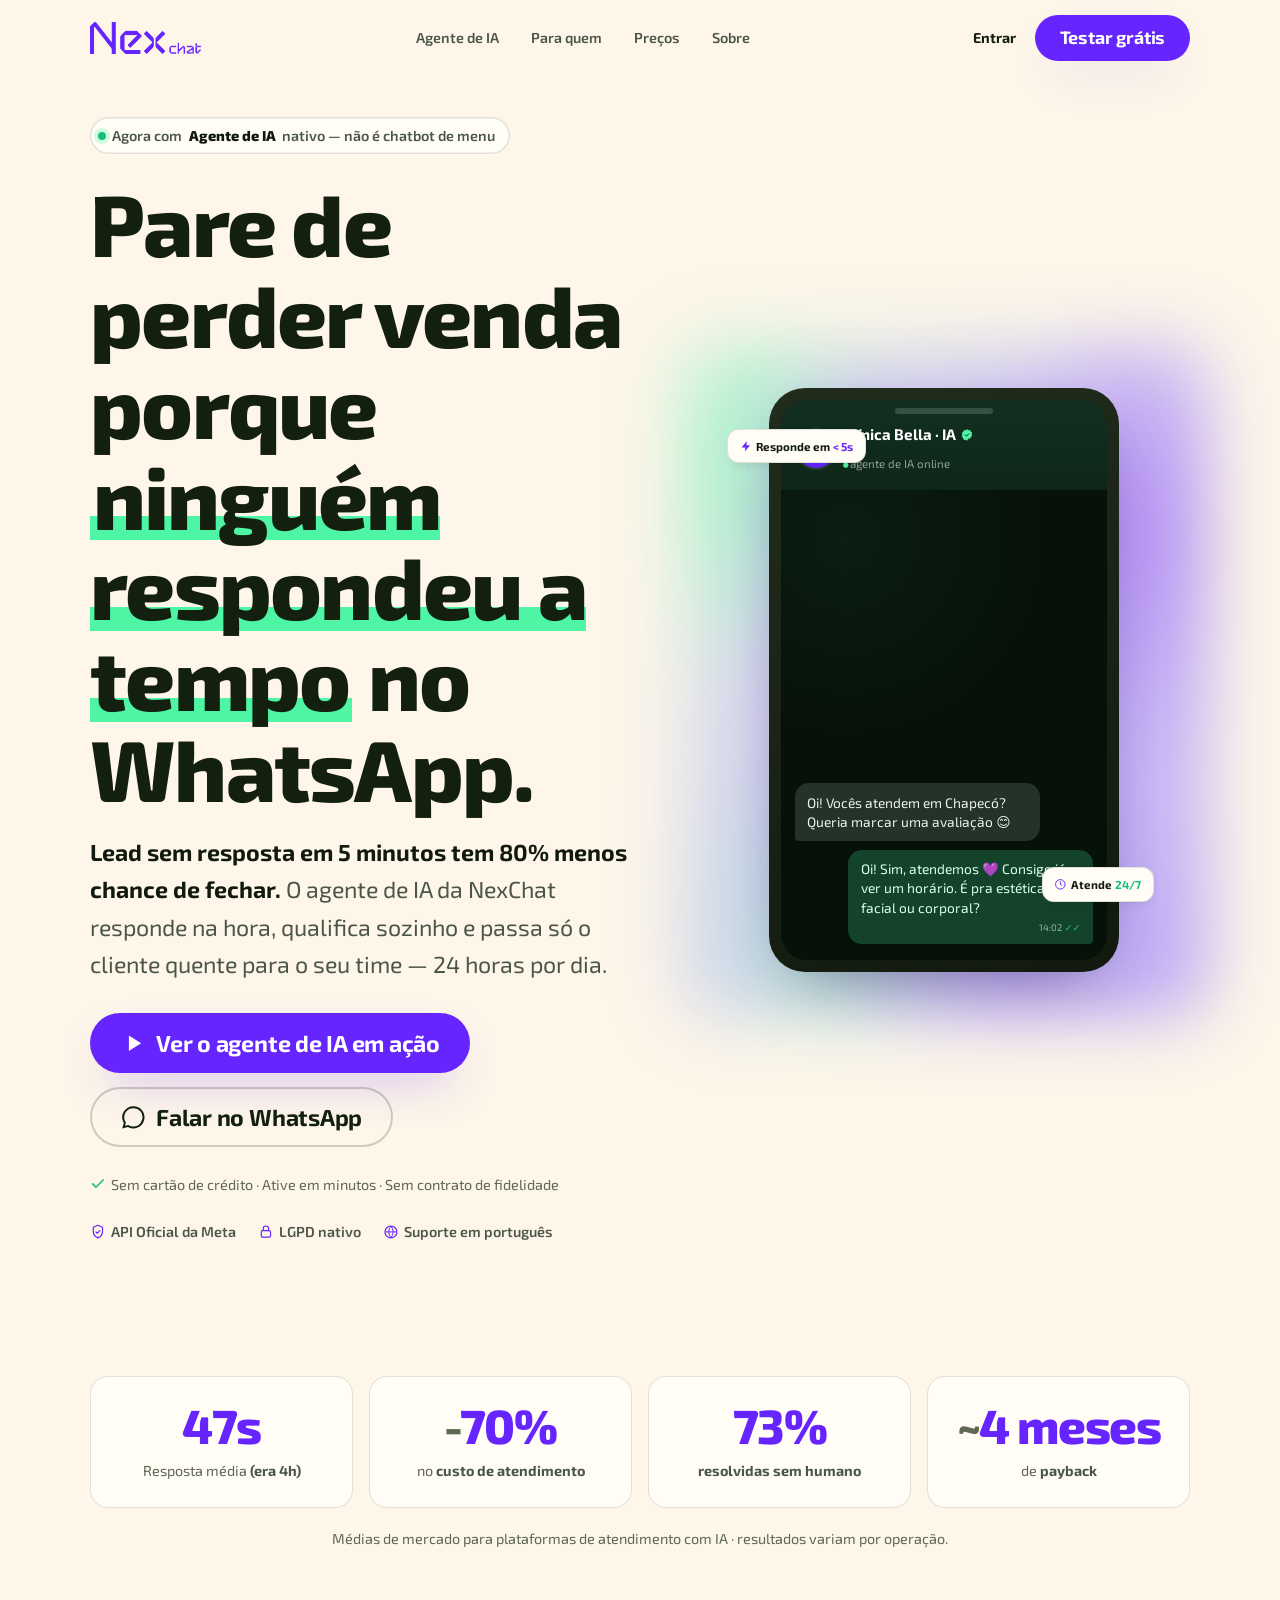
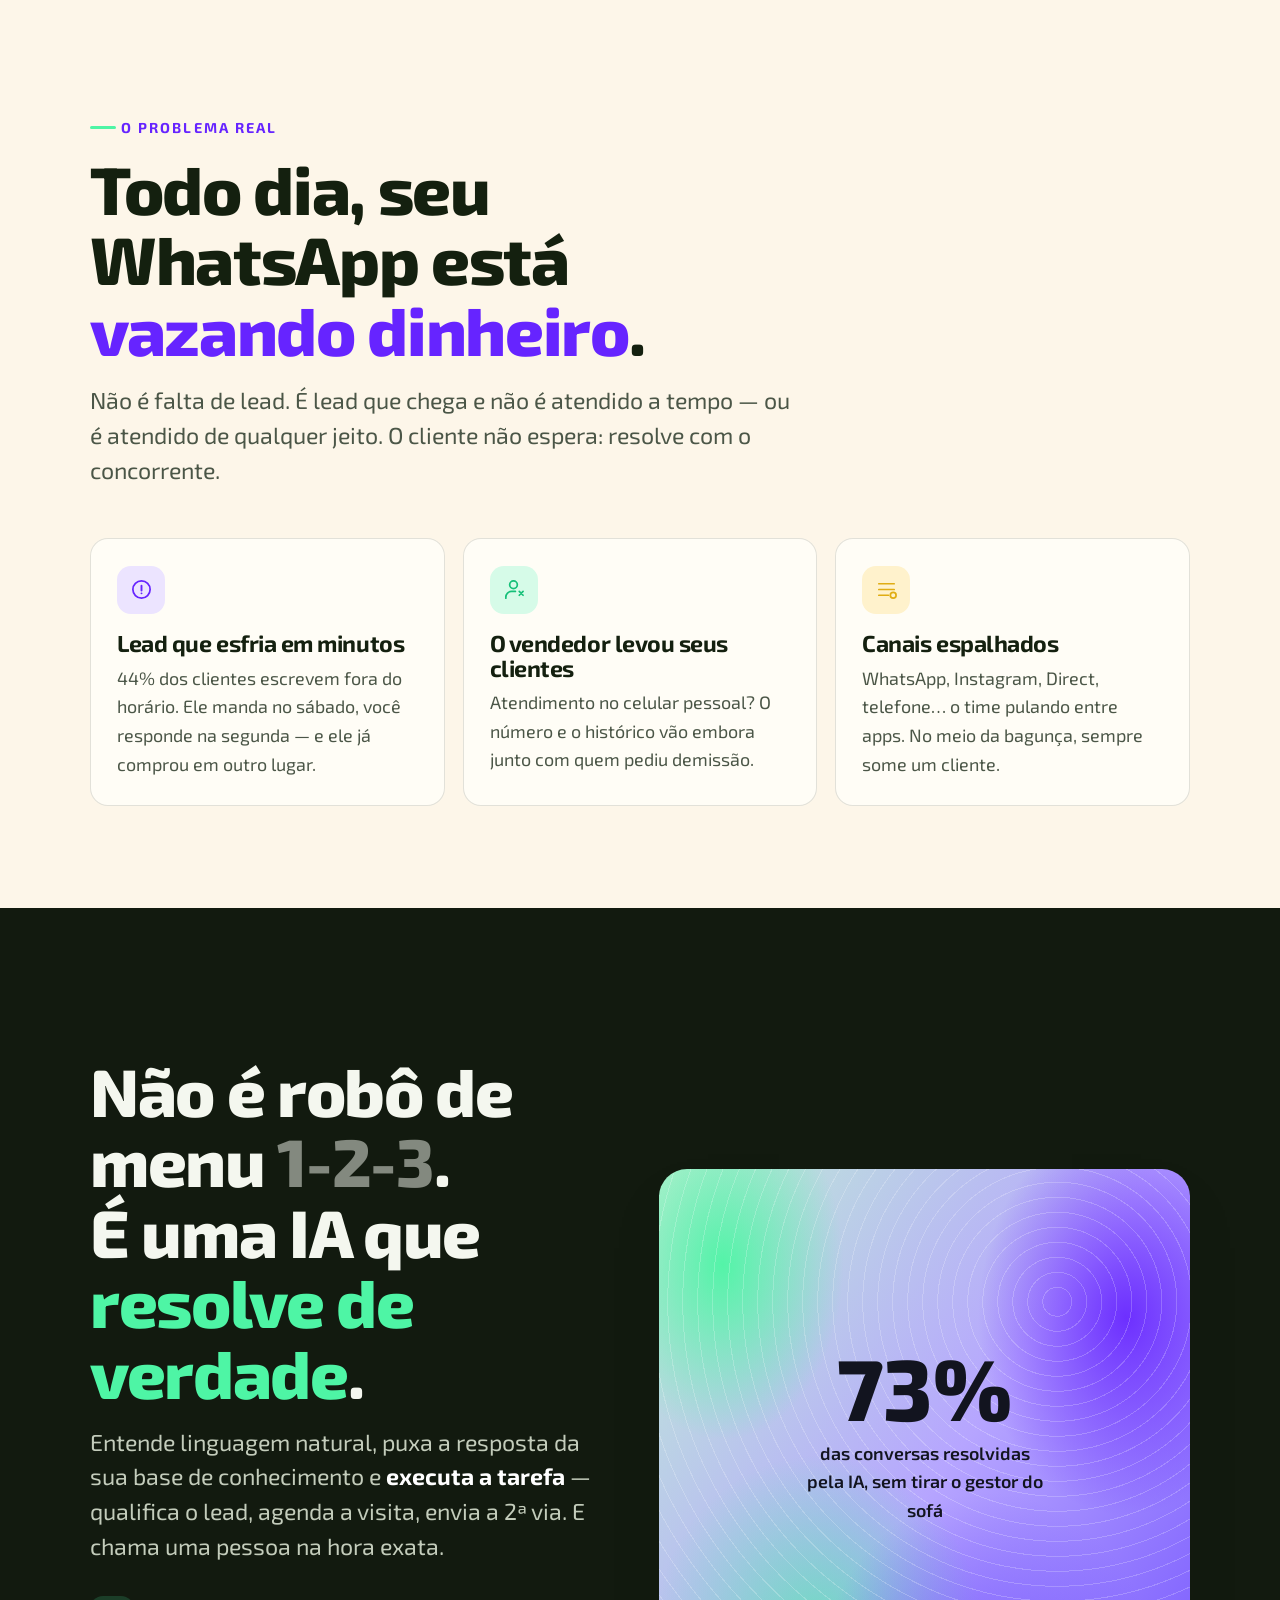
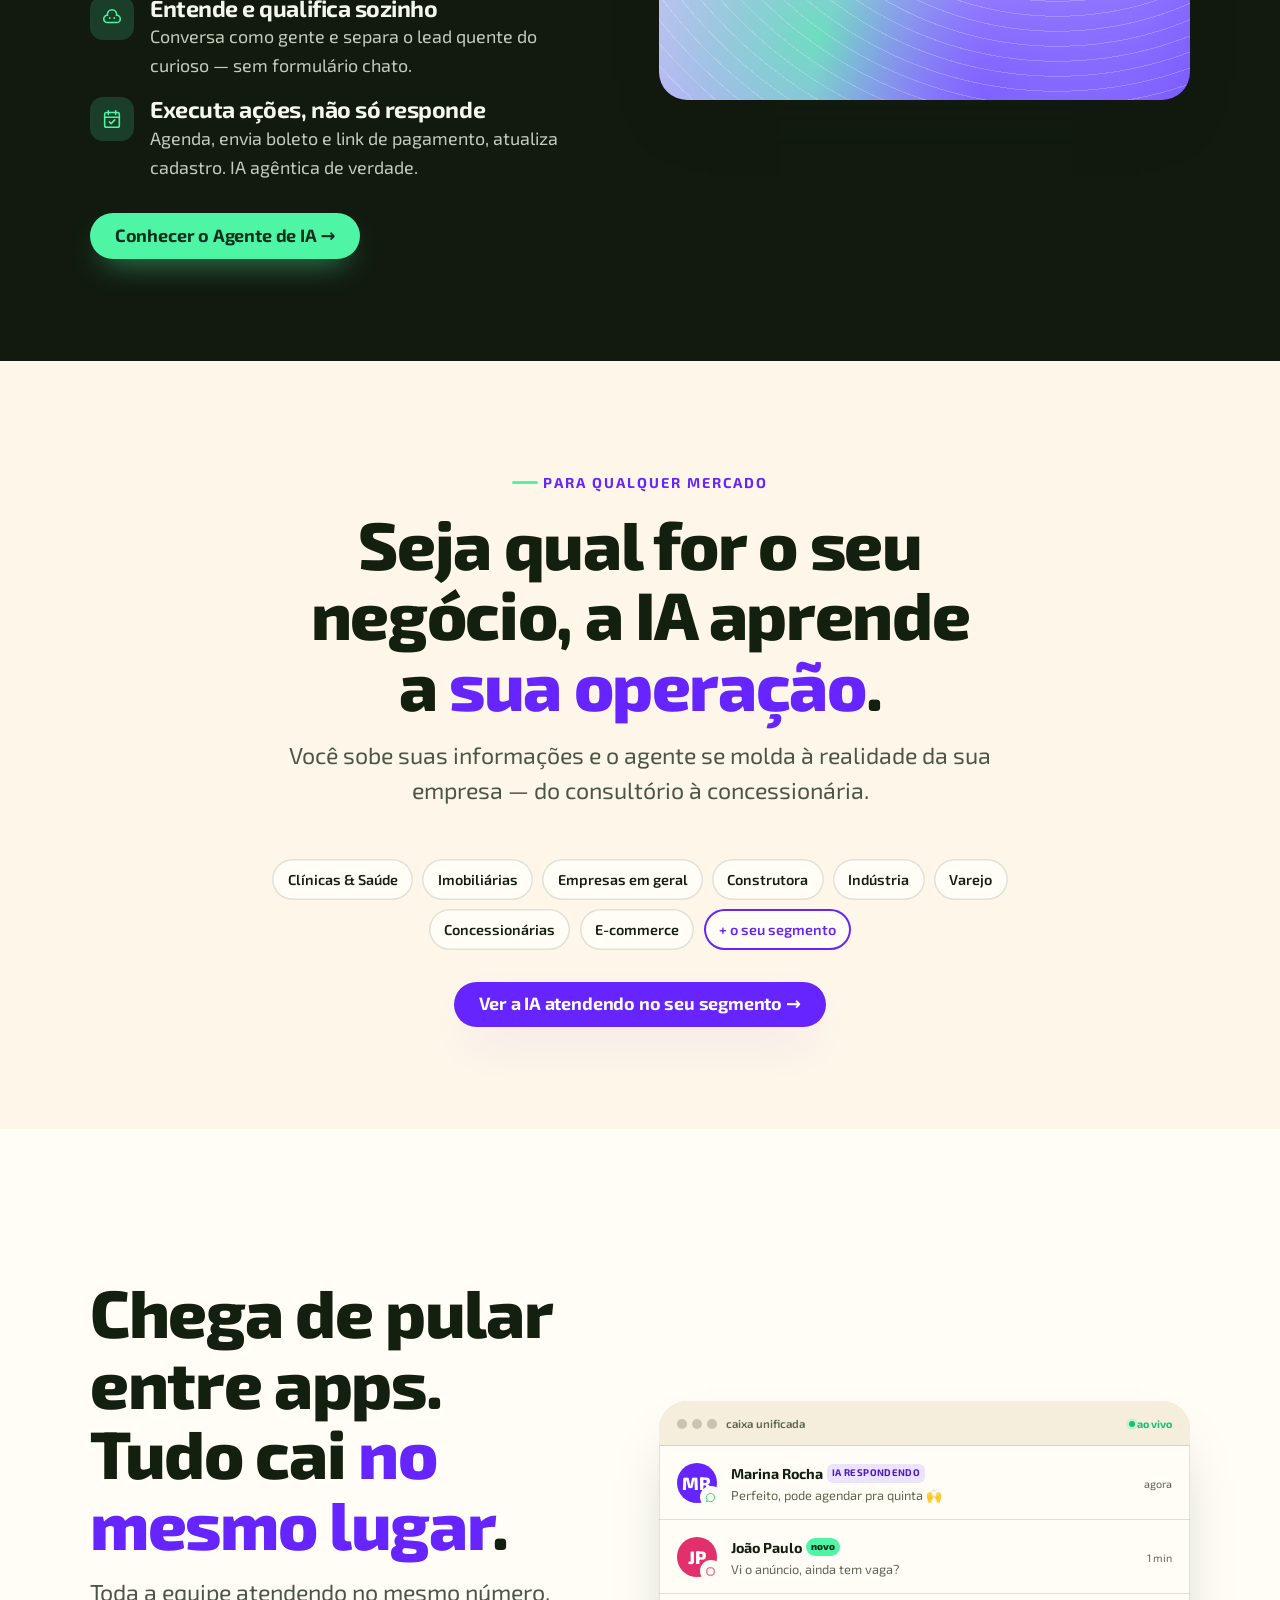
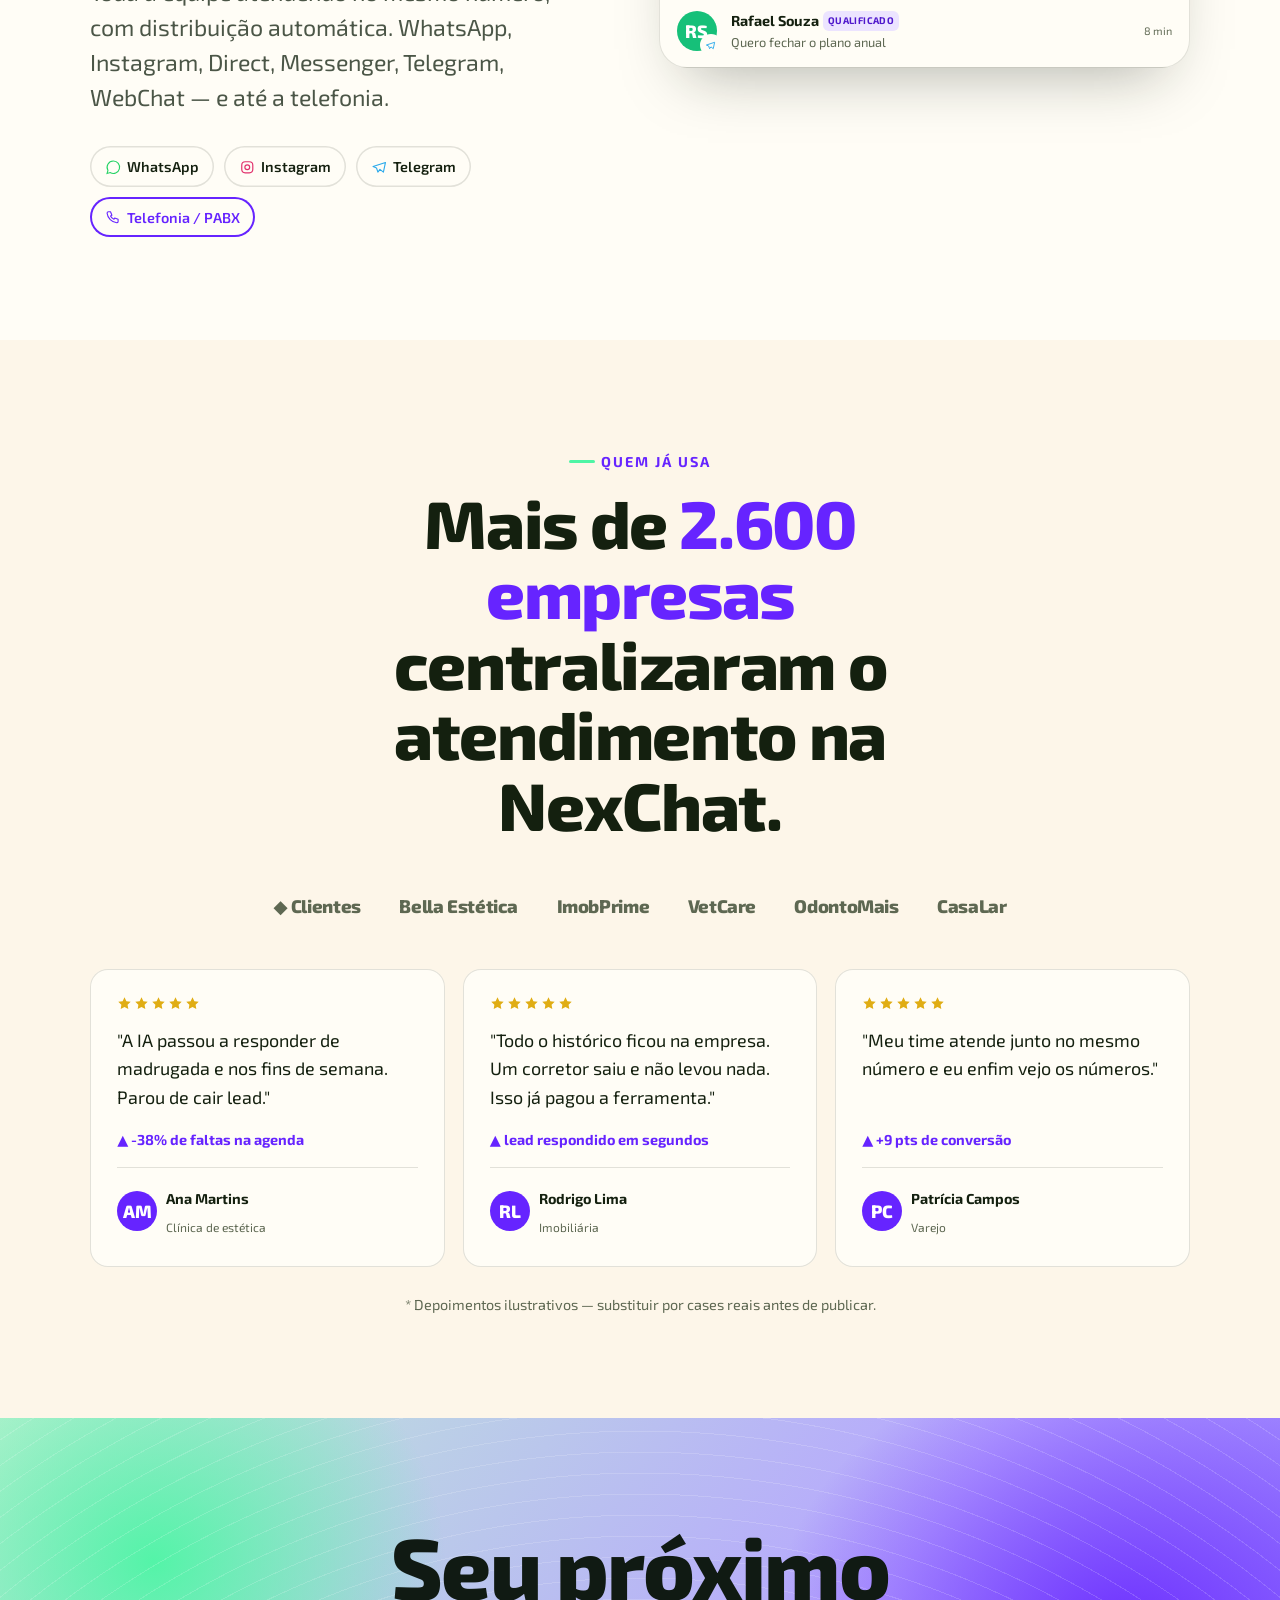
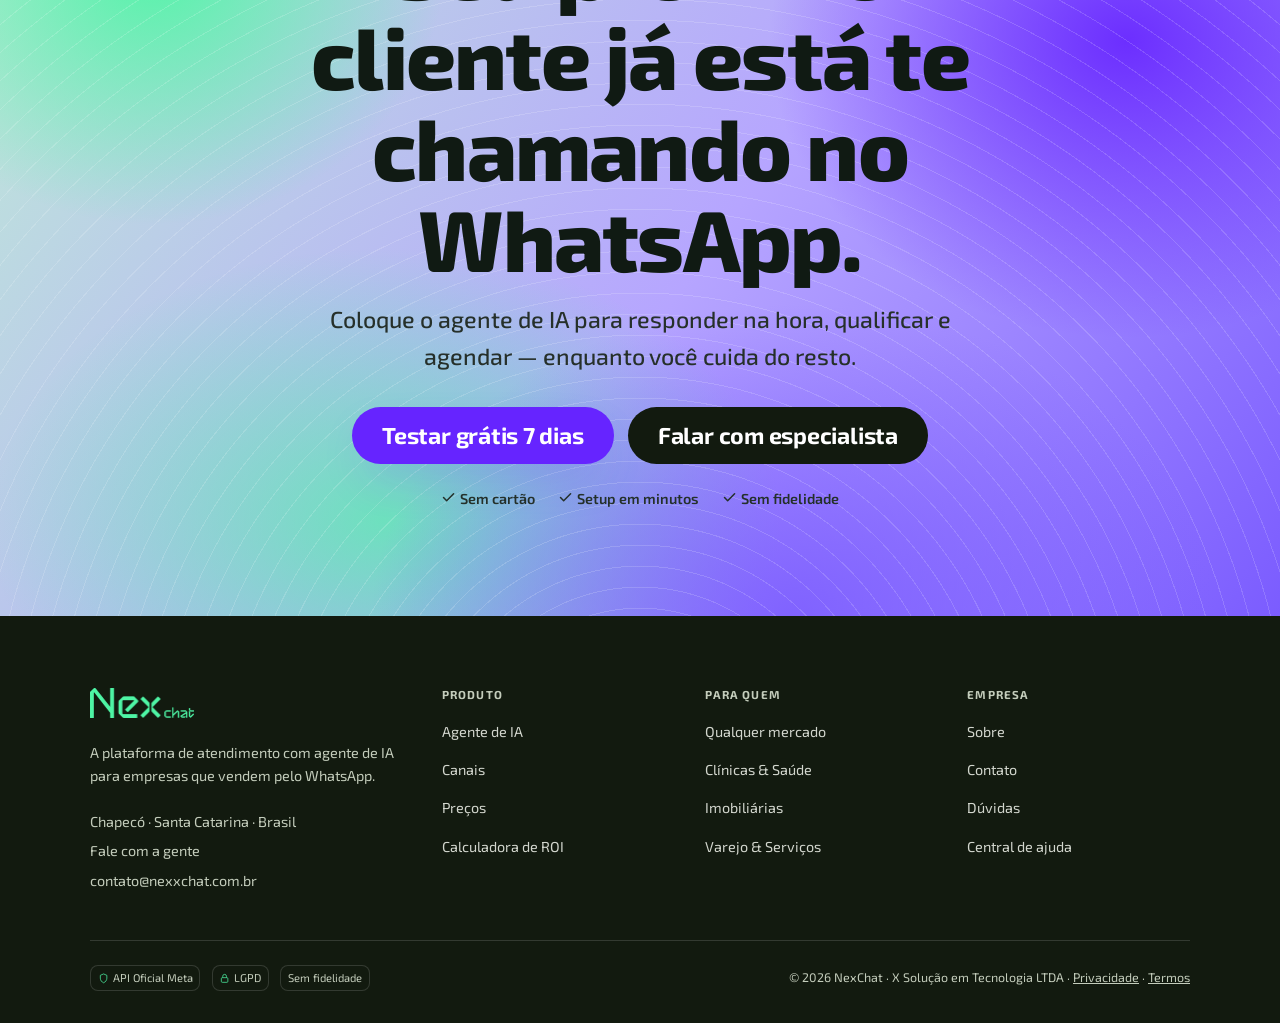
==== commit 4e9a663d: "QA visual + acessibilidade: contraste, headings (h1/ordem), aria em chats - Acessibilidade Lighthous" ====
--- a/index.html
+++ b/index.html
@@ -50,7 +50,7 @@
             <span class="chat__avatar" aria-hidden="true"><svg viewBox="0 0 32 24" fill="none"><path d="M6 4l6 8-6 8M26 4l-6 8 6 8" stroke="currentColor" stroke-width="3" stroke-linecap="round" stroke-linejoin="round"/></svg></span>
             <span class="chat__peer"><strong>Clínica Bella · IA <svg class="verify" viewBox="0 0 24 24" fill="currentColor"><path d="M12 2l2.4 1.8 3-.2 1 2.8 2.4 1.8-1 2.8 1 2.8-2.4 1.8-1 2.8-3-.2L12 22l-2.4-1.8-3 .2-1-2.8L3.2 14l1-2.8-1-2.8 2.4-1.8 1-2.8 3 .2L12 2z"/><path d="M9 12l2 2 4-4" stroke="#07130b" stroke-width="1.6" fill="none" stroke-linecap="round" stroke-linejoin="round"/></svg></strong><span>agente de IA online</span></span>
           </div>
-          <div class="chat__body" id="chatBody" aria-label="Demonstração do agente de IA conversando"></div>
+          <div class="chat__body" id="chatBody" role="img" aria-label="Demonstração do agente de IA conversando"></div>
           <div class="chat__result" id="chatResult" hidden><svg viewBox="0 0 24 24" fill="none"><path d="M20 6L9 17l-5-5" stroke="currentColor" stroke-width="2.4" stroke-linecap="round" stroke-linejoin="round"/></svg> Lead qualificado e agendado — sem humano <span class="t">38s</span></div>
         </div>
       </div>
@@ -107,8 +107,8 @@
       <h2 class="h2" data-reveal data-reveal-delay="1" style="margin:0.9rem 0 1rem">Não é robô de menu <span style="opacity:.5">1-2-3</span>.<br>É uma IA que <span class="mark">resolve de verdade</span>.</h2>
       <p class="lead" data-reveal data-reveal-delay="2">Entende linguagem natural, puxa a resposta da sua base de conhecimento e <b style="color:#fff">executa a tarefa</b> — qualifica o lead, agenda a visita, envia a 2ª via. E chama uma pessoa na hora exata.</p>
       <div class="ai-points">
-        <div class="ai-point" data-reveal><span class="ai-point__ico"><svg viewBox="0 0 24 24" fill="none"><path d="M12 3a5 5 0 015 5v1a4 4 0 010 8H7a4 4 0 010-8V8a5 5 0 015-5z" stroke="currentColor" stroke-width="1.7"/><circle cx="9.5" cy="12" r="1" fill="currentColor"/><circle cx="14.5" cy="12" r="1" fill="currentColor"/></svg></span><div><h4>Entende e qualifica sozinho</h4><p>Conversa como gente e separa o lead quente do curioso — sem formulário chato.</p></div></div>
-        <div class="ai-point" data-reveal data-reveal-delay="1"><span class="ai-point__ico"><svg viewBox="0 0 24 24" fill="none"><rect x="4" y="5" width="16" height="16" rx="2" stroke="currentColor" stroke-width="1.7"/><path d="M8 3v4M16 3v4M4 10h16" stroke="currentColor" stroke-width="1.7" stroke-linecap="round"/><path d="M9 15l2 2 4-4" stroke="currentColor" stroke-width="1.7" stroke-linecap="round" stroke-linejoin="round"/></svg></span><div><h4>Executa ações, não só responde</h4><p>Agenda, envia boleto e link de pagamento, atualiza cadastro. IA agêntica de verdade.</p></div></div>
+        <div class="ai-point" data-reveal><span class="ai-point__ico"><svg viewBox="0 0 24 24" fill="none"><path d="M12 3a5 5 0 015 5v1a4 4 0 010 8H7a4 4 0 010-8V8a5 5 0 015-5z" stroke="currentColor" stroke-width="1.7"/><circle cx="9.5" cy="12" r="1" fill="currentColor"/><circle cx="14.5" cy="12" r="1" fill="currentColor"/></svg></span><div><h3>Entende e qualifica sozinho</h3><p>Conversa como gente e separa o lead quente do curioso — sem formulário chato.</p></div></div>
+        <div class="ai-point" data-reveal data-reveal-delay="1"><span class="ai-point__ico"><svg viewBox="0 0 24 24" fill="none"><rect x="4" y="5" width="16" height="16" rx="2" stroke="currentColor" stroke-width="1.7"/><path d="M8 3v4M16 3v4M4 10h16" stroke="currentColor" stroke-width="1.7" stroke-linecap="round"/><path d="M9 15l2 2 4-4" stroke="currentColor" stroke-width="1.7" stroke-linecap="round" stroke-linejoin="round"/></svg></span><div><h3>Executa ações, não só responde</h3><p>Agenda, envia boleto e link de pagamento, atualiza cadastro. IA agêntica de verdade.</p></div></div>
       </div>
       <div class="btn-row mt-2" data-reveal><a href="agente-ia.html" class="btn btn--mint">Conhecer o Agente de IA →</a></div>
     </div>
--- a/styles.css
+++ b/styles.css
@@ -32,7 +32,7 @@
   /* Texto sobre creme */
   --text: #14200f;
   --text-soft: #4b5647;
-  --text-dim: #7d8878;
+  --text-dim: #5e6852;
 
   /* Texto sobre escuro/violeta */
   --on-dark: #f4f7ef;
@@ -334,7 +334,7 @@
 .ai-point__ico { flex: none; width: 44px; height: 44px; border-radius: 13px; display: grid; place-items: center; background: rgba(78,245,165,0.16); color: var(--mint-700); }
 .section--dark .ai-point__ico { background: rgba(78,245,165,0.16); color: var(--mint); }
 .ai-point__ico svg { width: 22px; height: 22px; }
-.ai-point h4 { font-size: var(--step-1); margin-bottom: 0.15rem; }
+.ai-point h4, .ai-point h3 { font-size: var(--step-1); margin-bottom: 0.15rem; }
 .ai-point p { color: var(--text-soft); font-size: var(--step-0); }
 .section--dark .ai-point p { color: var(--on-dark-soft); }
 .ai-points { display: grid; gap: 1.1rem; margin-top: 2rem; }
@@ -421,7 +421,7 @@
 .seg__phone .phone__screen { height: 520px; }
 #segAvatar { font-weight: 800; font-size: 0.9rem; color: #fff; }
 .seg__info .pill { margin-bottom: 1rem; }
-.seg__info h3 { font-size: var(--step-2); margin-bottom: 0.6rem; }
+.seg__info h2 { font-size: var(--step-2); margin-bottom: 0.6rem; }
 .seg__info > p { color: var(--text-soft); font-size: var(--step-1); margin-bottom: 1.4rem; }
 .seg__info .check-list { margin-bottom: 1.7rem; }
 
@@ -467,7 +467,7 @@
 .toggle { display: inline-flex; align-items: center; gap: 0.5ch; margin: 0 auto 2.6rem; padding: 0.4rem; background: var(--cream-3); border-radius: 999px; box-shadow: inset 0 0 0 1px var(--line); }
 .toggle button { padding: 0.55rem 1.1rem; border-radius: 999px; font-weight: 700; font-size: var(--step--1); color: var(--text-soft); transition: 0.25s; }
 .toggle button.is-active { background: var(--ink); color: #fff; }
-.toggle .save { font-size: 0.68rem; color: var(--mint-700); font-weight: 800; }
+.toggle .save { font-size: 0.68rem; color: #0a5e37; font-weight: 800; }
 .plans { display: grid; gap: 1.2rem; align-items: start; }
 @media (min-width: 720px) { .plans { grid-template-columns: repeat(2, 1fr); } }
 @media (min-width: 1040px) { .plans { grid-template-columns: repeat(4, 1fr); } }
@@ -490,7 +490,7 @@
 .plan__features li.ai svg { color: var(--mint-700); }
 .meta-cost { max-width: 800px; margin: 2.4rem auto 0; padding: 1.4rem 1.6rem; border-radius: var(--radius); background: var(--violet-100); display: flex; gap: 1rem; align-items: flex-start; }
 .meta-cost svg { width: 1.5em; height: 1.5em; color: var(--violet); flex: none; }
-.meta-cost h4 { font-size: var(--step-0); margin-bottom: 0.2rem; } .meta-cost p { font-size: var(--step--1); color: var(--text-soft); }
+.meta-cost h2 { font-size: var(--step-0); margin-bottom: 0.2rem; } .meta-cost p { font-size: var(--step--1); color: var(--text-soft); }
 
 /* =====================================================================
    FAQ
@@ -543,7 +543,7 @@
 .footer__brand p { color: var(--on-dark-soft); font-size: var(--step--1); margin: 1rem 0 1.4rem; max-width: 34ch; }
 .footer__addr { font-size: var(--step--1); color: var(--on-dark-soft); display: grid; gap: 0.4rem; }
 .footer__addr a:hover { color: var(--mint); }
-.footer__col h5 { font-size: 0.72rem; text-transform: uppercase; letter-spacing: 0.1em; color: var(--on-dark-soft); margin-bottom: 1rem; font-weight: 700; }
+.footer__col h3 { font-size: 0.72rem; text-transform: uppercase; letter-spacing: 0.1em; color: var(--on-dark-soft); margin-bottom: 1rem; font-weight: 700; }
 .footer__col ul { display: grid; gap: 0.6rem; }
 .footer__col a { color: var(--on-dark); font-size: var(--step--1); opacity: 0.85; } .footer__col a:hover { color: var(--mint); opacity: 1; }
 .footer__bottom { margin-top: 3rem; padding-top: 1.6rem; box-shadow: inset 0 1px 0 var(--line-dark); display: flex; flex-wrap: wrap; gap: 1rem; justify-content: space-between; align-items: center; font-size: 0.78rem; color: var(--on-dark-soft); }
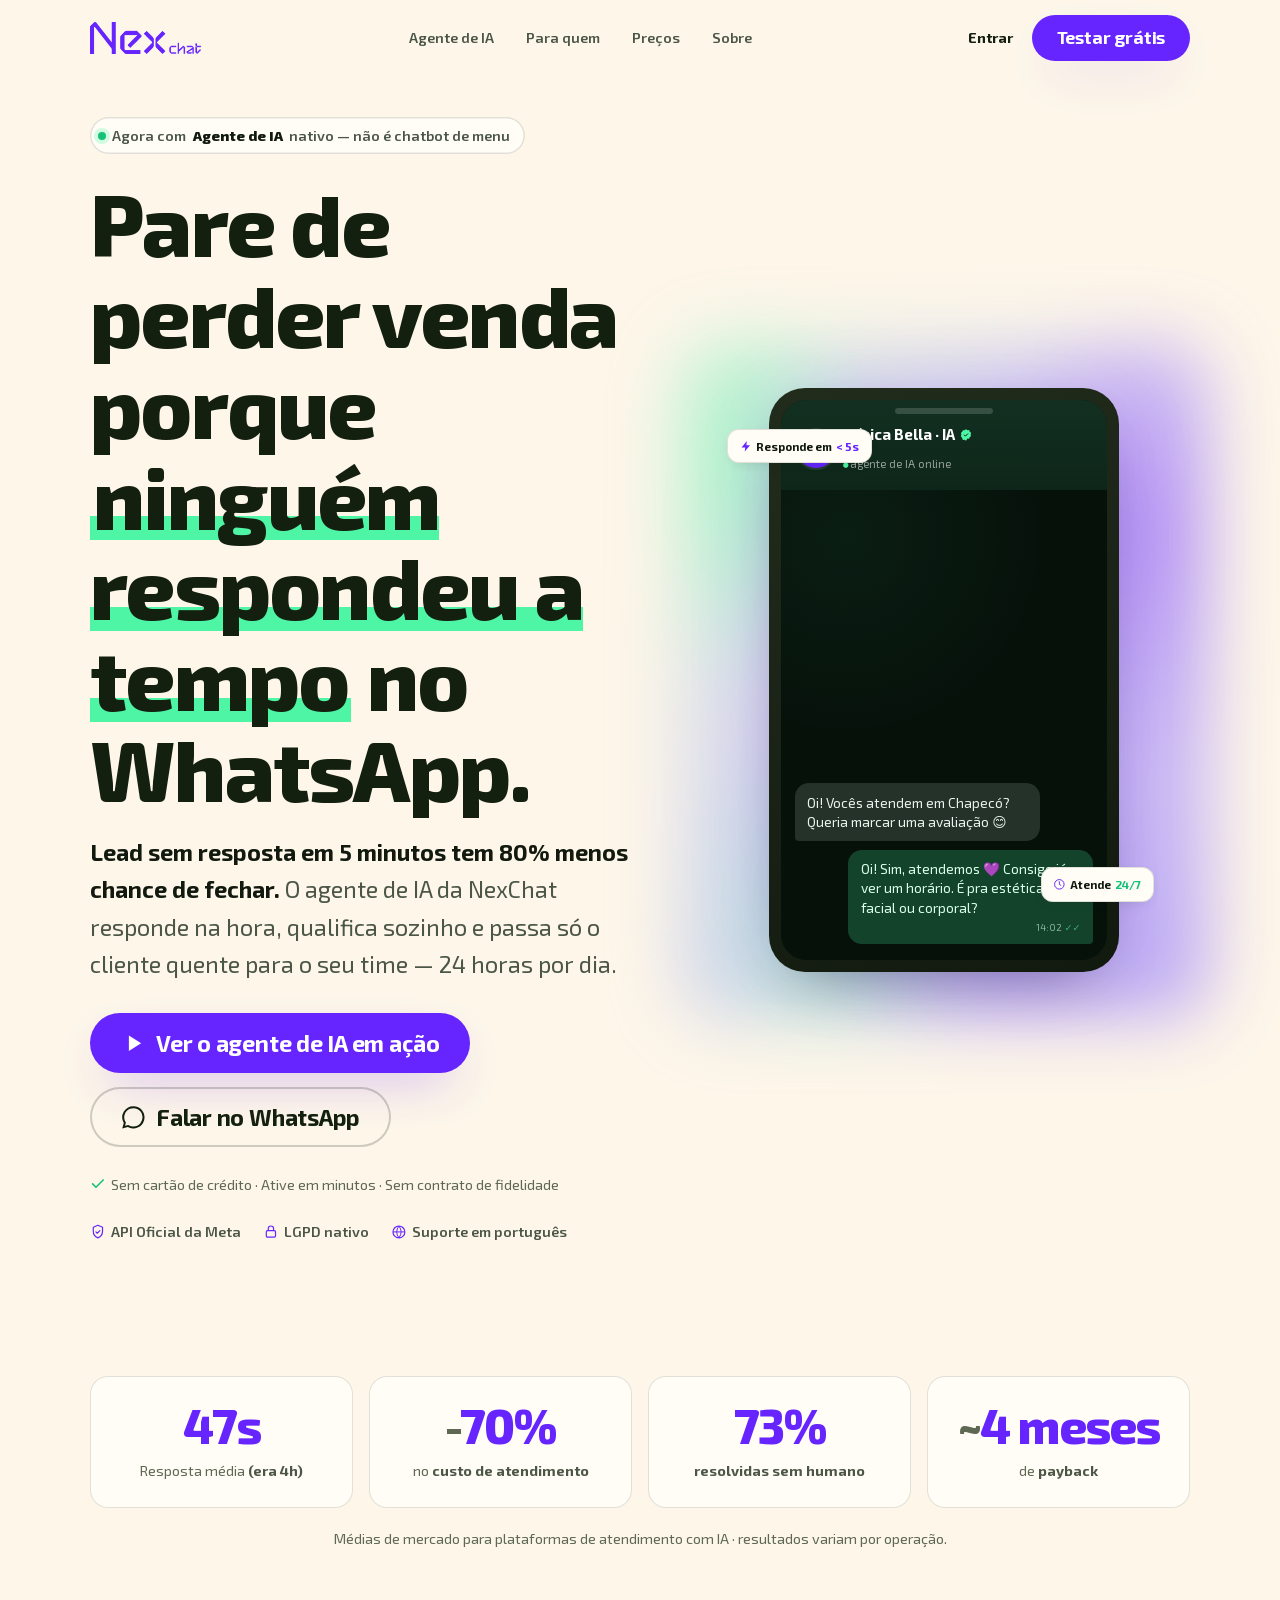
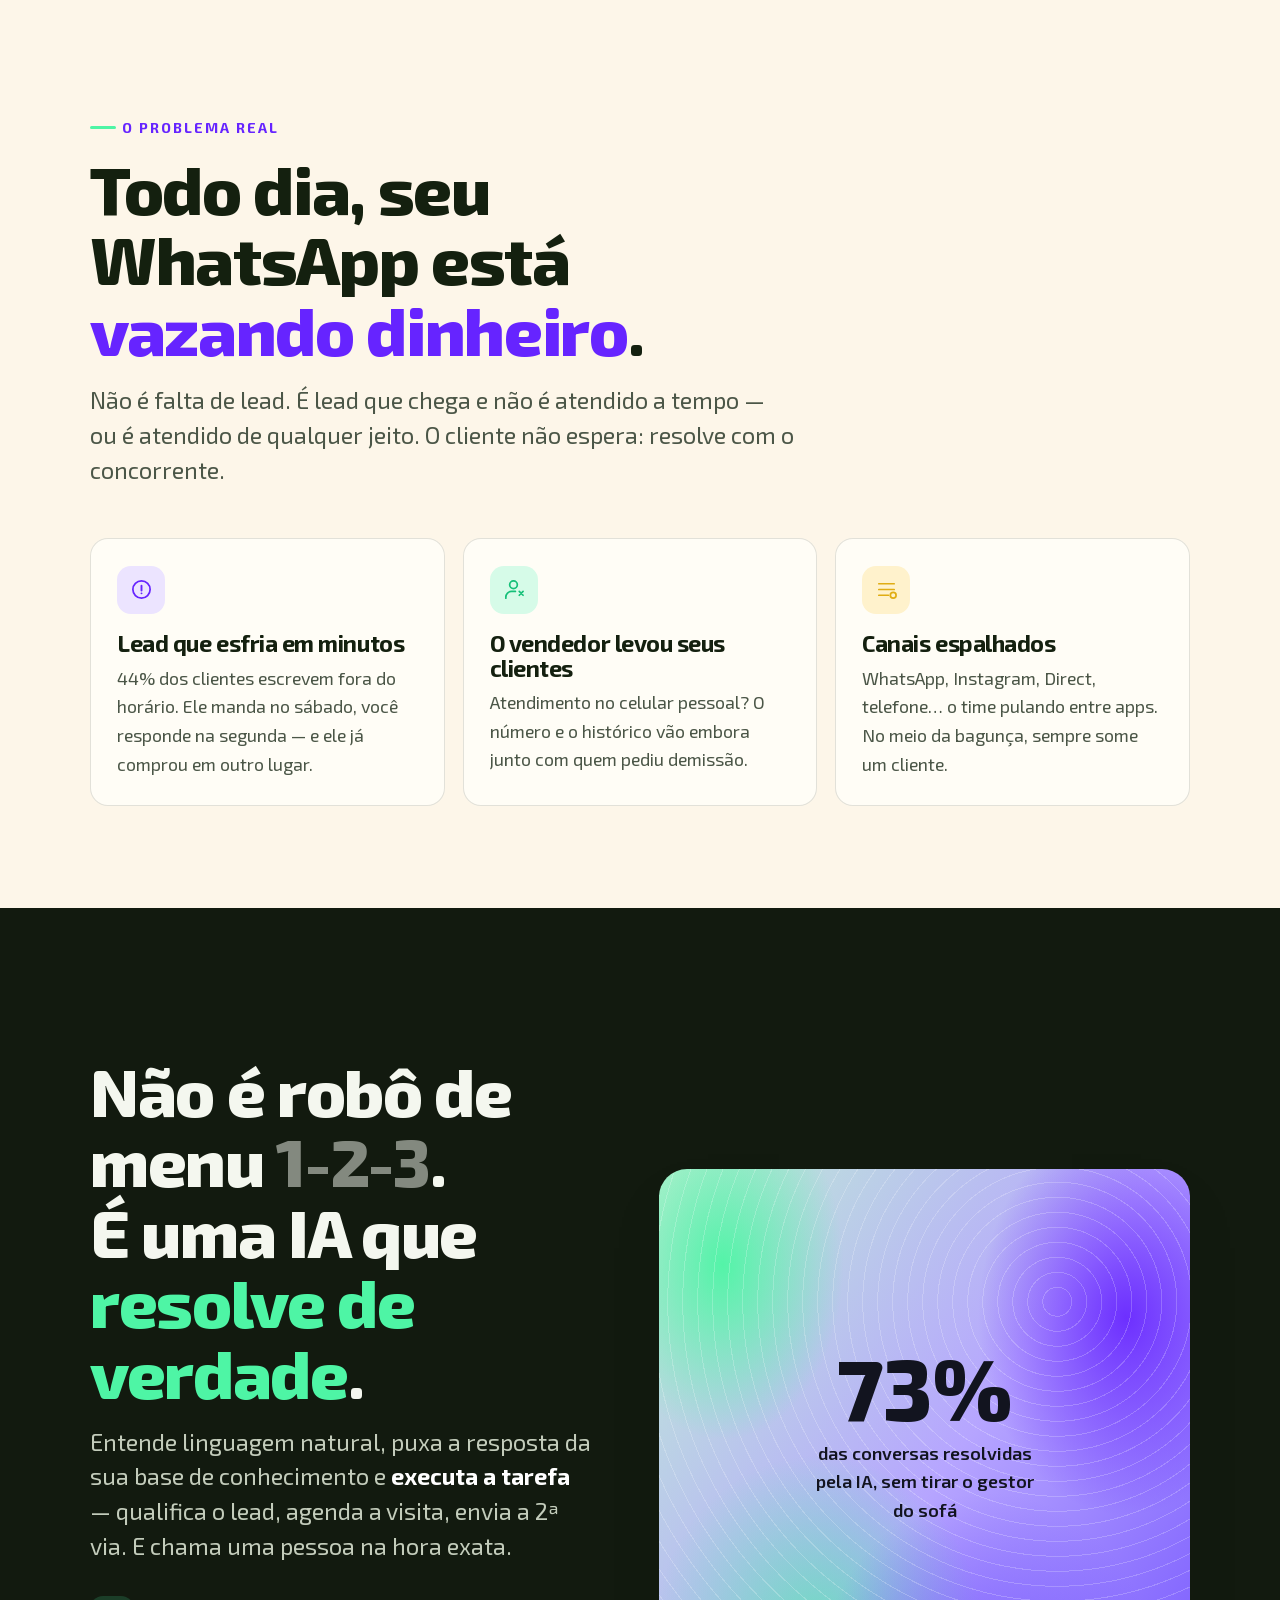
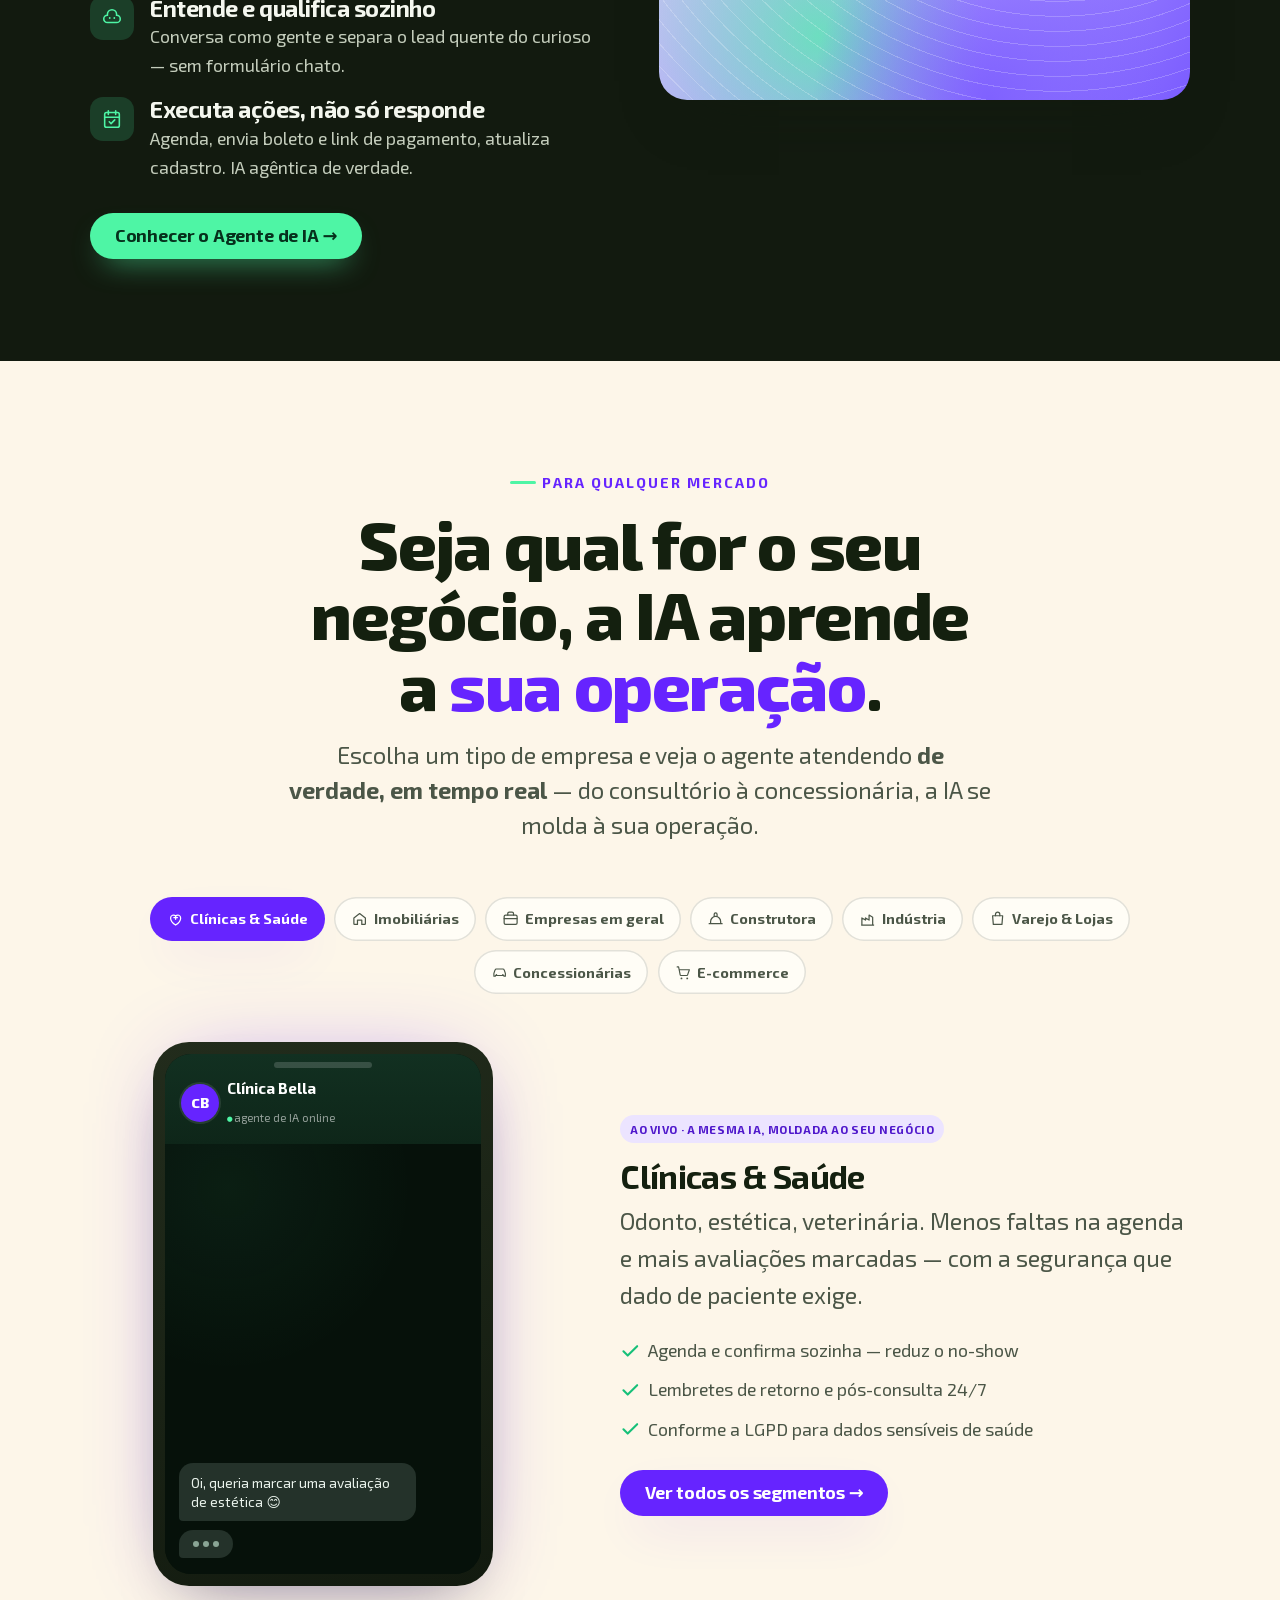
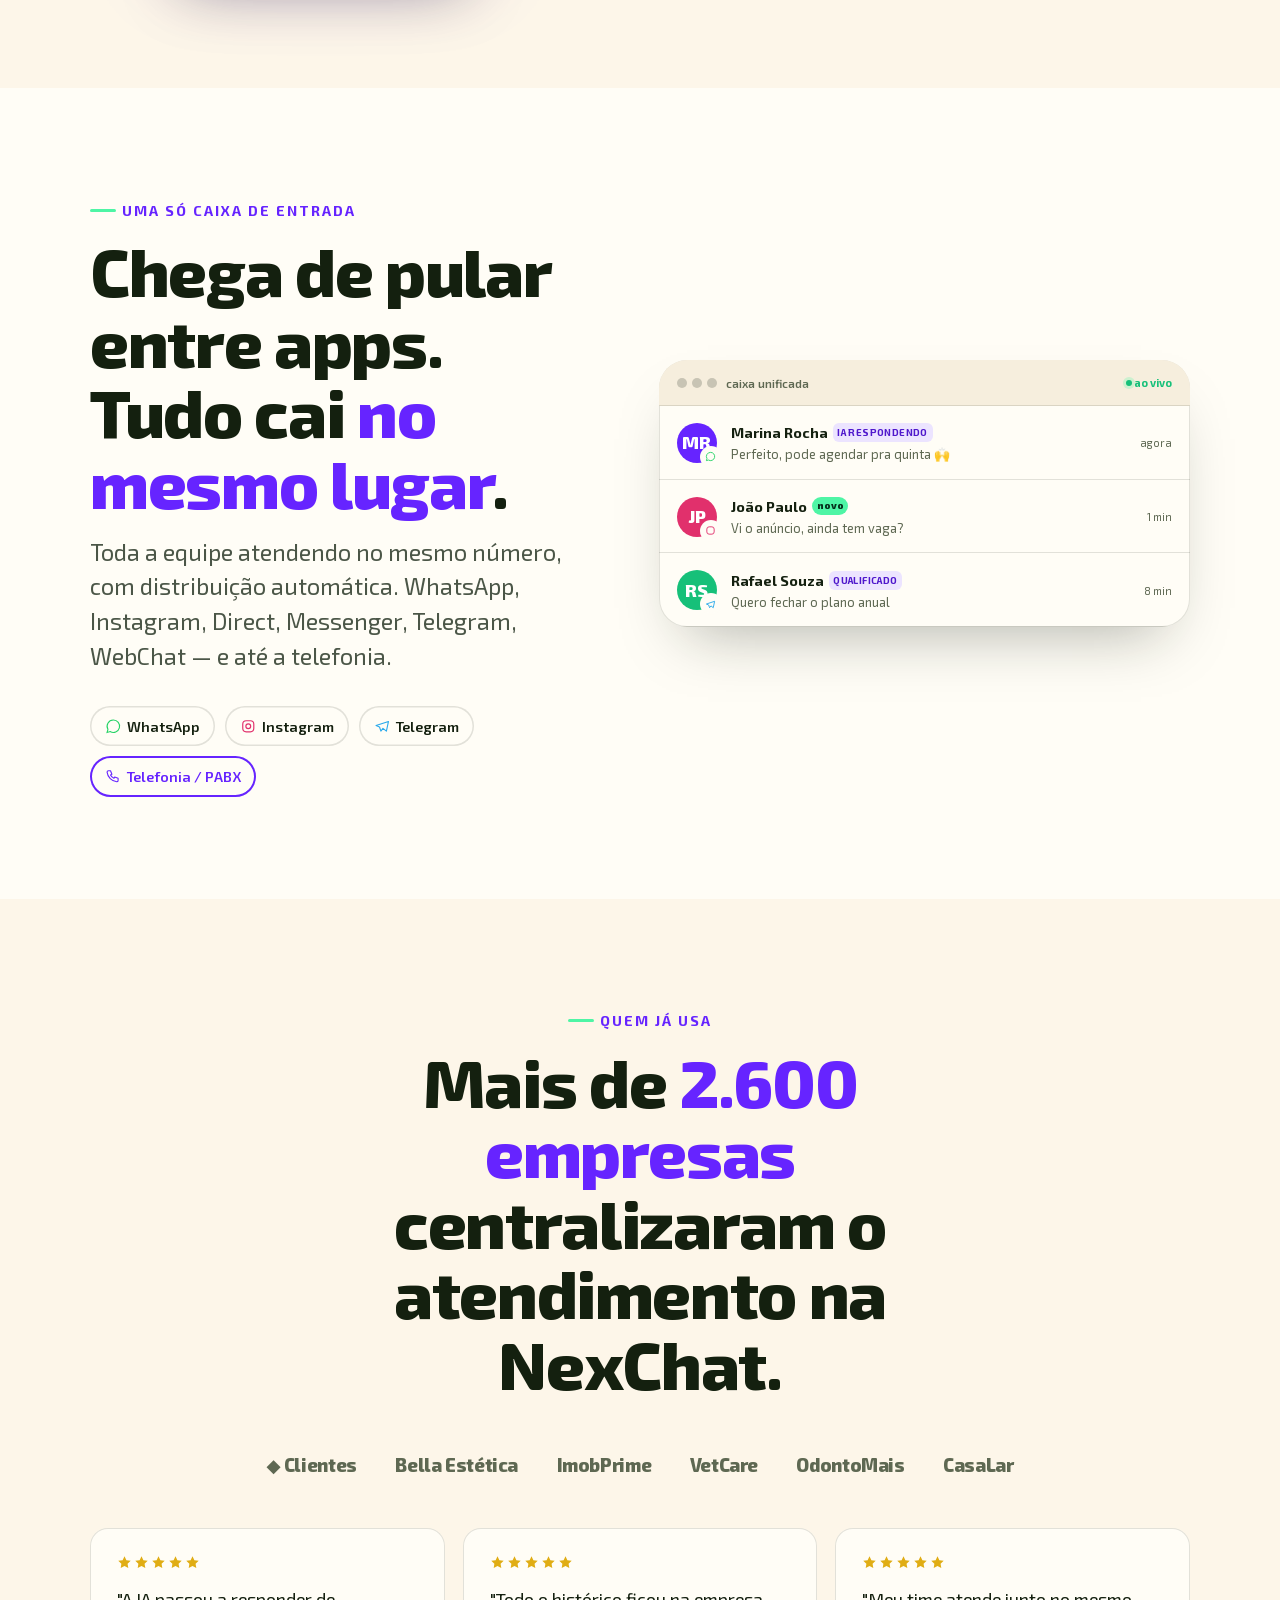
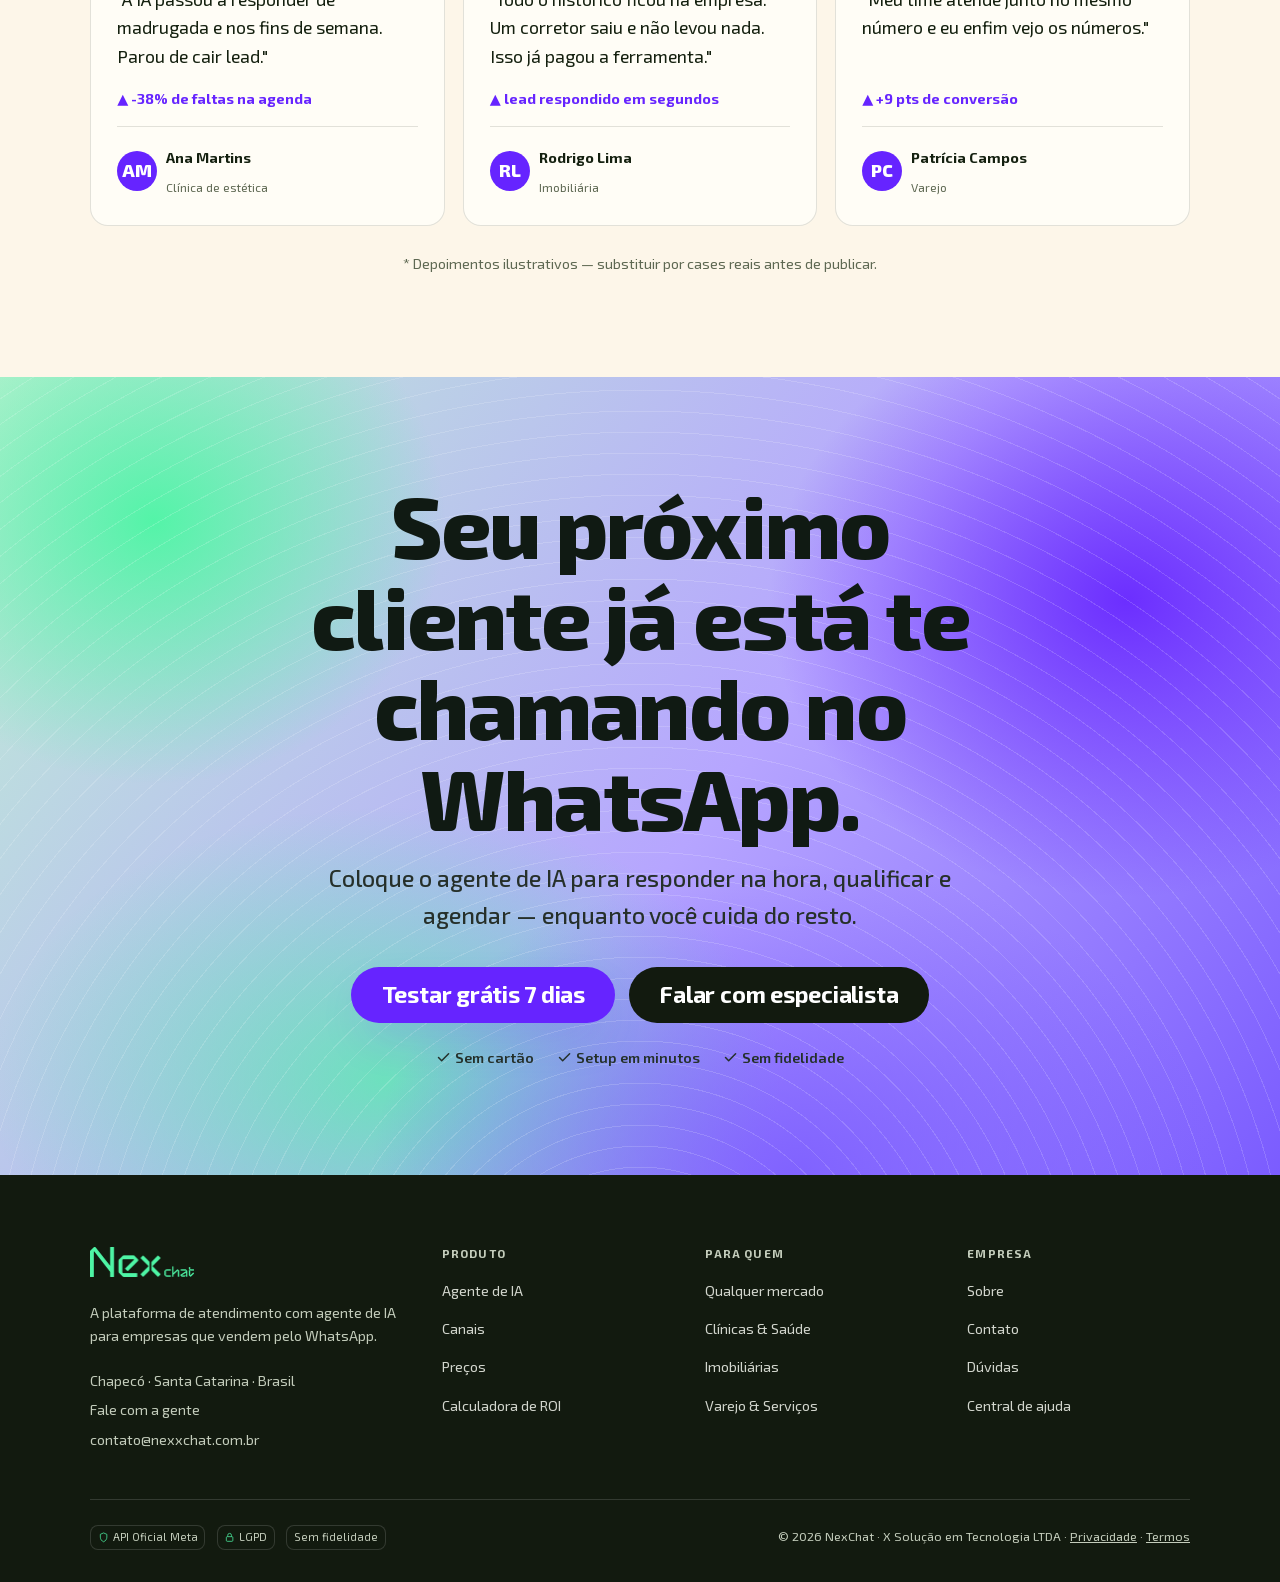
==== commit c761defc: "Performance + demo ao vivo na Home - Fonte Exo 2 auto-hospedada (woff2 local) + preload; remove Goog" ====
--- a/index.html
+++ b/index.html
@@ -9,9 +9,7 @@
 <meta property="og:title" content="NexChat — Agente de IA para o seu WhatsApp">
 <meta property="og:description" content="Nunca mais perca um lead por demora. Agente de IA que atende, qualifica e agenda 24/7.">
 <meta property="og:type" content="website">
-<link rel="preconnect" href="https://fonts.googleapis.com">
-<link rel="preconnect" href="https://fonts.gstatic.com" crossorigin>
-<link href="https://fonts.googleapis.com/css2?family=Exo+2:ital,wght@0,300;0,400;0,500;0,600;0,700;0,800;1,400;1,600&display=swap" rel="stylesheet">
+<link rel="preload" href="assets/fonts/exo2-latin.woff2" as="font" type="font/woff2" crossorigin>
 <link rel="stylesheet" href="styles.css">
 <link rel="icon" href="data:image/svg+xml,%3Csvg xmlns='http://www.w3.org/2000/svg' viewBox='0 0 32 32'%3E%3Crect width='32' height='32' rx='8' fill='%23fdf6e9'/%3E%3Cpath d='M7 7l6 9-6 9M25 7l-6 9 6 9' stroke='%236624ff' stroke-width='3.2' stroke-linecap='round' stroke-linejoin='round' fill='none'/%3E%3C/svg%3E">
 </head>
@@ -128,12 +126,36 @@
     <div class="section-head center-head text-center" data-reveal>
       <span class="eyebrow" style="justify-content:center">Para qualquer mercado</span>
       <h2 class="h2">Seja qual for o seu negócio, a IA aprende a <span class="mark">sua operação</span>.</h2>
-      <p class="lead">Você sobe suas informações e o agente se molda à realidade da sua empresa — do consultório à concessionária.</p>
-    </div>
-    <div class="chan-list" data-reveal style="justify-content:center;max-width:860px;margin:0 auto 2rem">
-      <span class="chan-chip">Clínicas &amp; Saúde</span><span class="chan-chip">Imobiliárias</span><span class="chan-chip">Empresas em geral</span><span class="chan-chip">Construtora</span><span class="chan-chip">Indústria</span><span class="chan-chip">Varejo</span><span class="chan-chip">Concessionárias</span><span class="chan-chip">E-commerce</span><span class="chan-chip is-star">+ o seu segmento</span>
-    </div>
-    <div class="text-center" data-reveal><a href="para-quem.html" class="btn btn--primary">Ver a IA atendendo no seu segmento →</a></div>
+      <p class="lead">Escolha um tipo de empresa e veja o agente atendendo <b>de verdade, em tempo real</b> — do consultório à concessionária, a IA se molda à sua operação.</p>
+    </div>
+    <div class="seg" data-reveal>
+      <div class="seg__tabs" id="segTabs" role="tablist" aria-label="Escolha o tipo de empresa"></div>
+      <div class="seg__stage">
+        <div class="seg__phone">
+          <div class="phone">
+            <span class="phone__notch" aria-hidden="true"></span>
+            <div class="phone__screen">
+              <div class="chat__top">
+                <span class="chat__avatar" id="segAvatar" aria-hidden="true"></span>
+                <span class="chat__peer"><strong id="segName">—</strong><span>agente de IA online</span></span>
+              </div>
+              <div class="chat__body" id="segChat" role="img" aria-label="Demonstração da IA conversando em tempo real"></div>
+              <div class="chat__result" id="segResult" hidden>
+                <svg viewBox="0 0 24 24" fill="none"><path d="M20 6L9 17l-5-5" stroke="currentColor" stroke-width="2.4" stroke-linecap="round" stroke-linejoin="round"/></svg>
+                <span id="segResultText">Resolvido pela IA</span><span class="t" id="segResultTime">—</span>
+              </div>
+            </div>
+          </div>
+        </div>
+        <div class="seg__info">
+          <span class="pill" id="segTag">Ao vivo · a mesma IA, moldada ao seu negócio</span>
+          <h2 id="segTitle">—</h2>
+          <p id="segDesc">—</p>
+          <ul class="check-list" id="segList"></ul>
+          <a href="para-quem.html" class="btn btn--primary">Ver todos os segmentos →</a>
+        </div>
+      </div>
+    </div>
   </div>
 </section>
 
--- a/styles.css
+++ b/styles.css
@@ -1,3 +1,8 @@
+/* Fonte da marca (Exo 2) — auto-hospedada p/ performance */
+@font-face { font-family: 'Exo 2'; font-style: italic; font-weight: 300 800; font-display: swap; src: url('assets/fonts/exo2-italic.woff2') format('woff2'); unicode-range: U+0000-00FF, U+0131, U+0152-0153, U+02BB-02BC, U+02C6, U+02DA, U+02DC, U+0304, U+0308, U+0329, U+2000-206F, U+20AC, U+2122, U+2191, U+2193, U+2212, U+2215, U+FEFF, U+FFFD; }
+@font-face { font-family: 'Exo 2'; font-style: normal; font-weight: 300 800; font-display: swap; src: url('assets/fonts/exo2-latin-ext.woff2') format('woff2'); unicode-range: U+0100-02BA, U+02BD-02C5, U+02C7-02CC, U+02CE-02D7, U+02DD-02FF, U+0304, U+0308, U+0329, U+1D00-1DBF, U+1E00-1E9F, U+1EF2-1EFF, U+2020, U+20A0-20AB, U+20AD-20C0, U+2113, U+2C60-2C7F, U+A720-A7FF; }
+@font-face { font-family: 'Exo 2'; font-style: normal; font-weight: 300 800; font-display: swap; src: url('assets/fonts/exo2-latin.woff2') format('woff2'); unicode-range: U+0000-00FF, U+0131, U+0152-0153, U+02BB-02BC, U+02C6, U+02DA, U+02DC, U+0304, U+0308, U+0329, U+2000-206F, U+20AC, U+2122, U+2191, U+2193, U+2212, U+2215, U+FEFF, U+FFFD; }
+
 /* =====================================================================
    NexChat — Site (identidade oficial do Manual de Marca)
    Cores: roxo #6624FF · menta #4EF5A5 · amarelo #FCD24D · creme #FDF6E9 · ink #121A0F
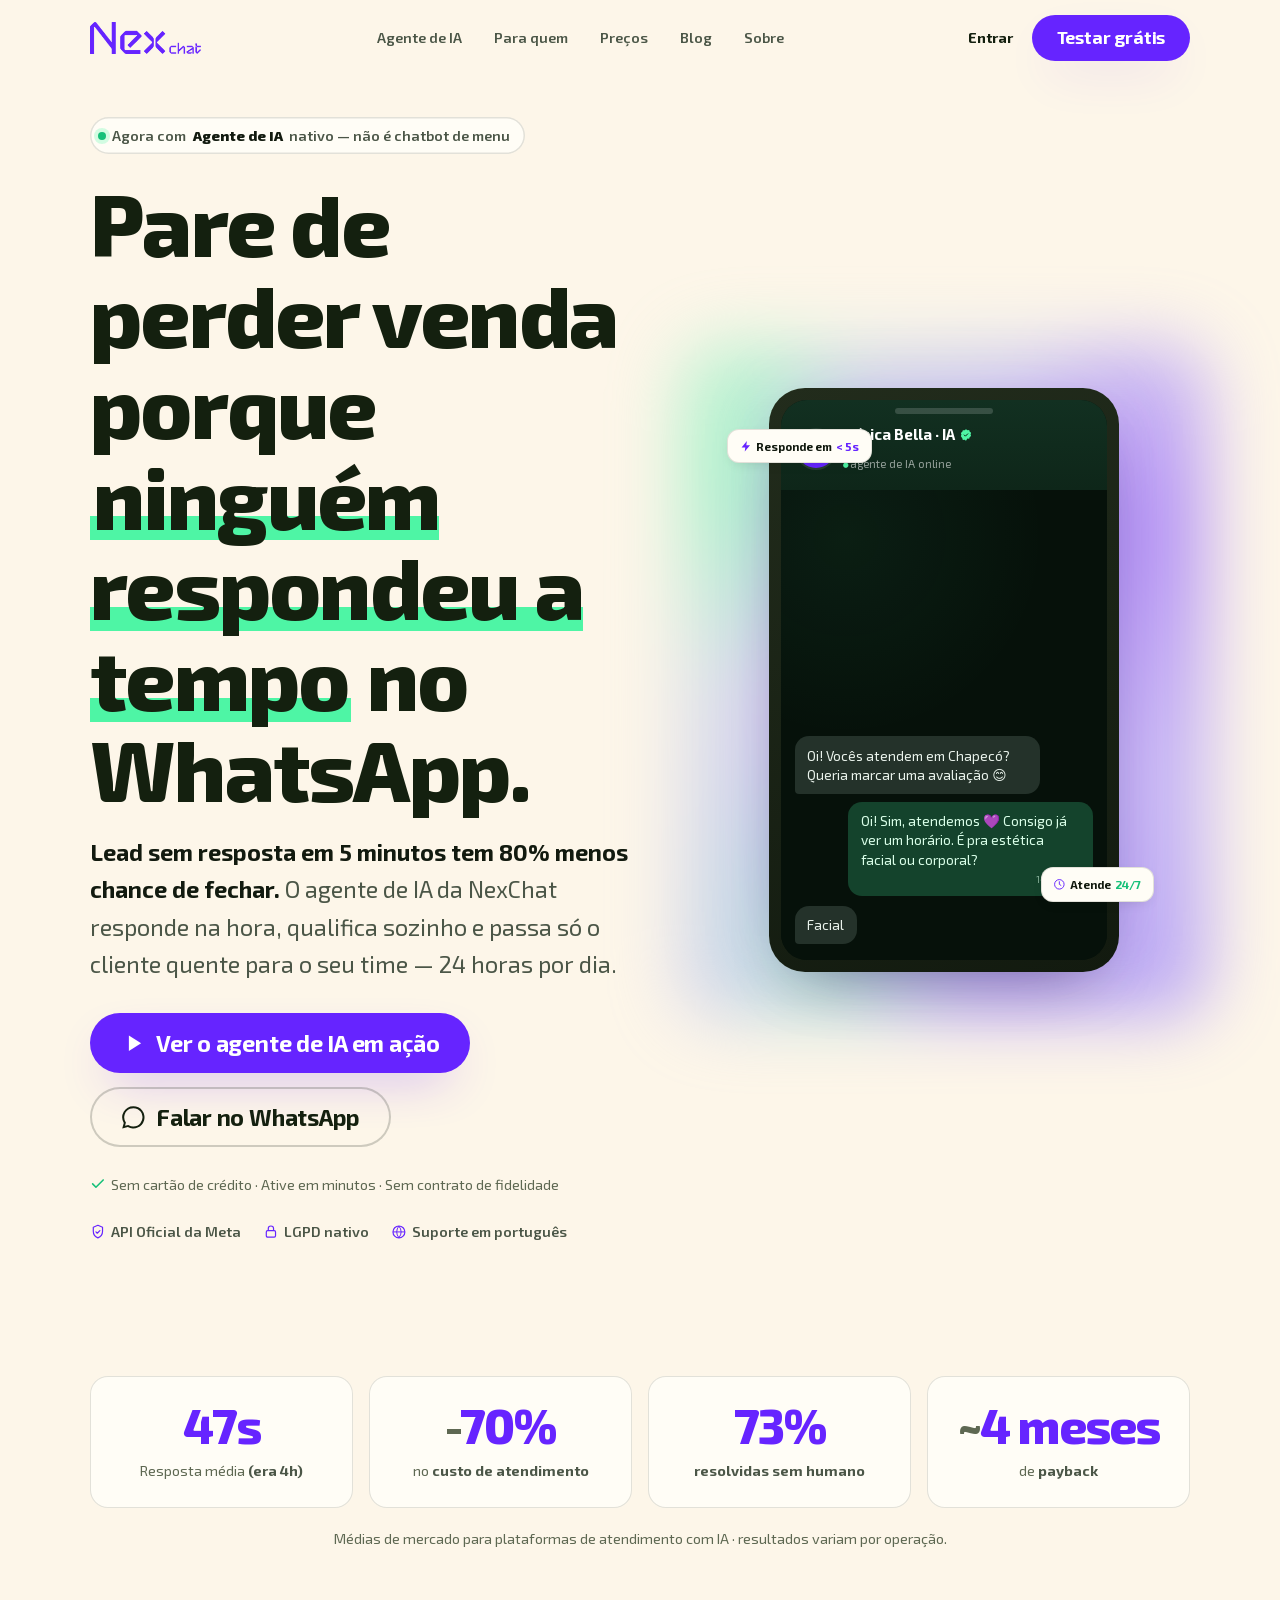
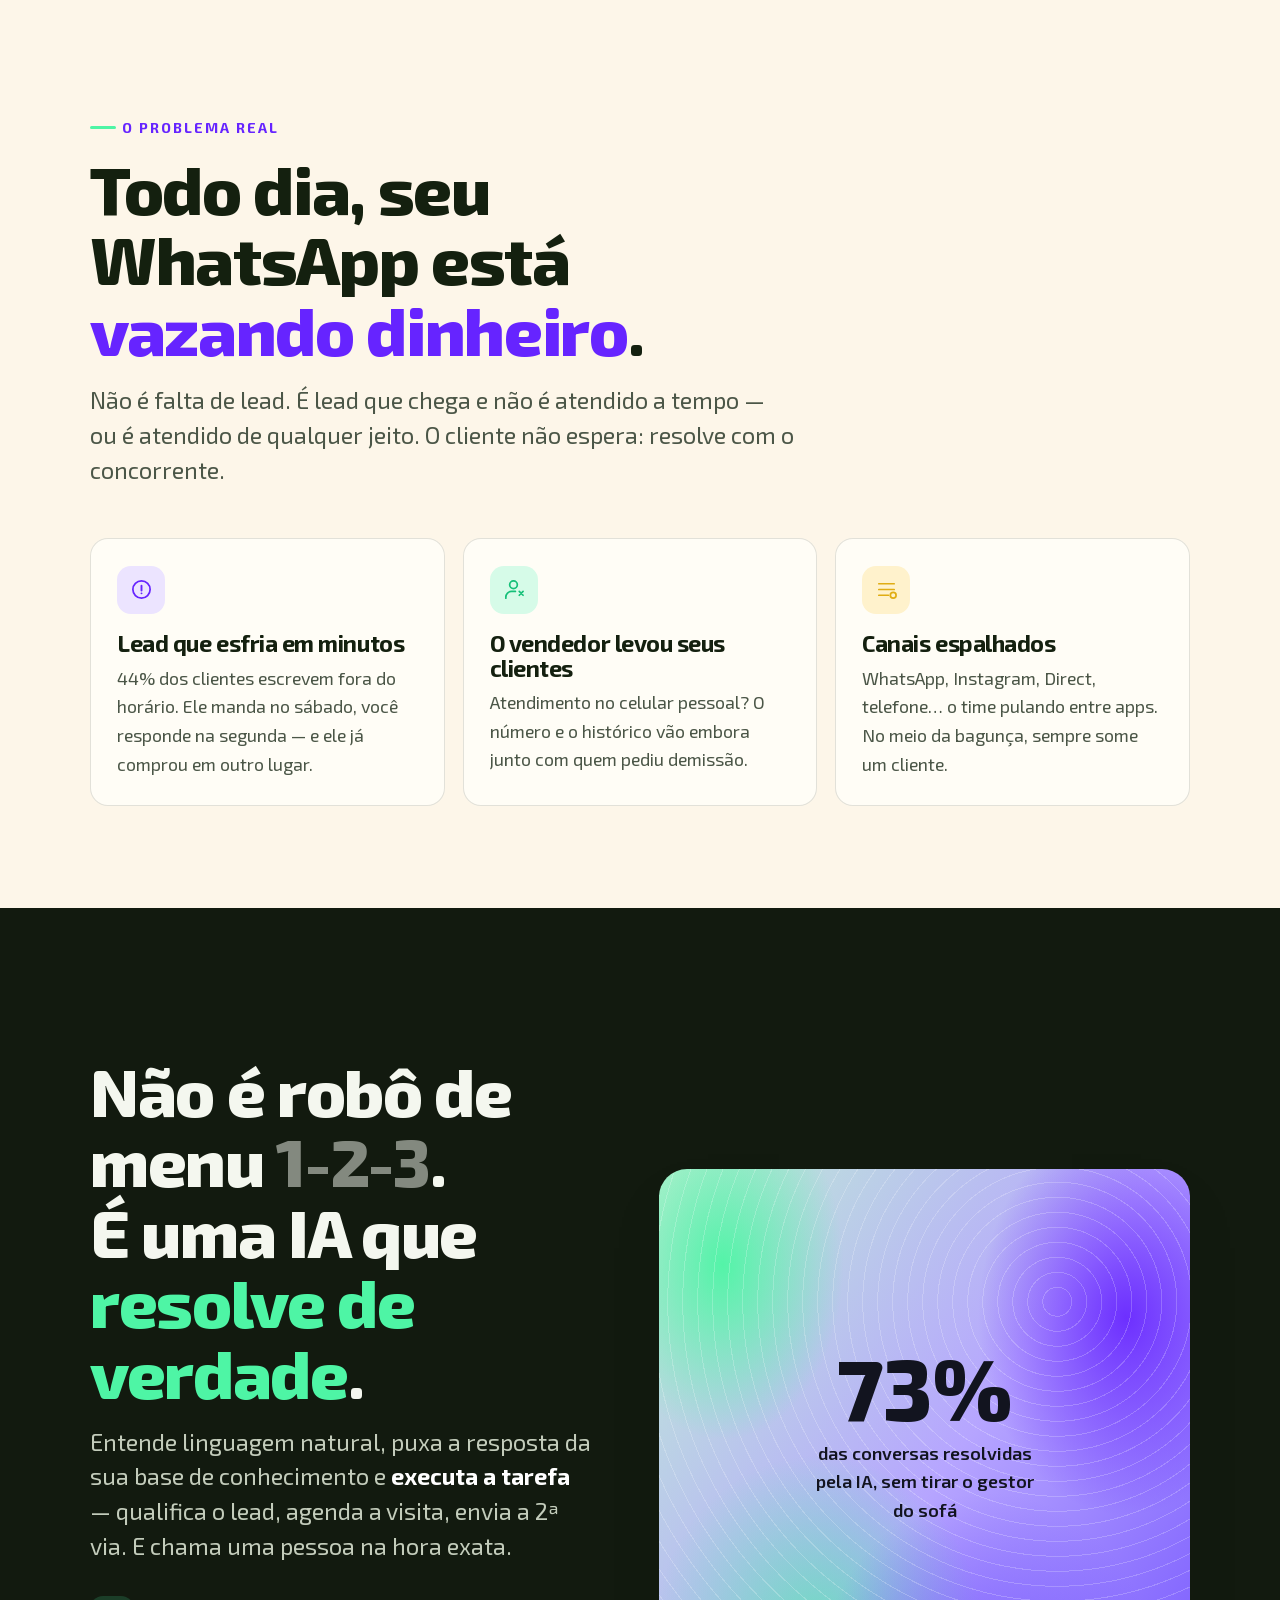
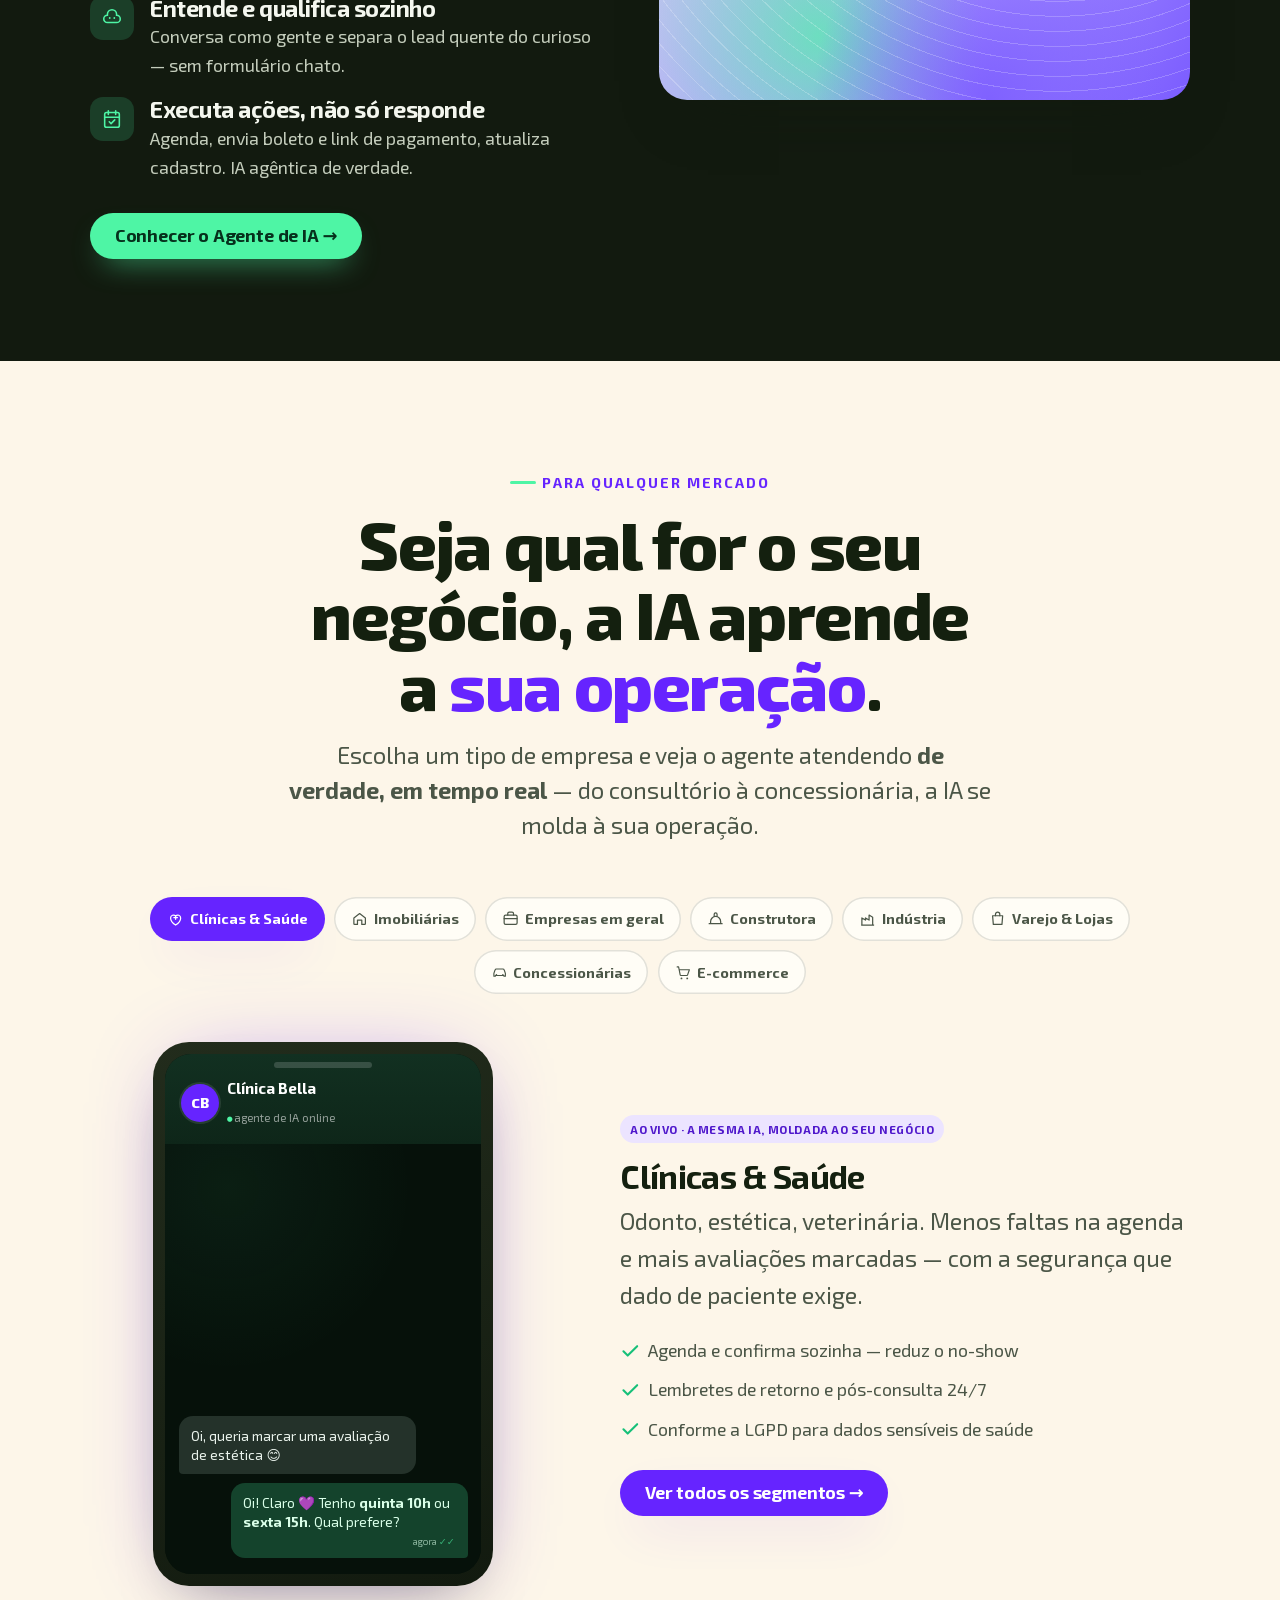
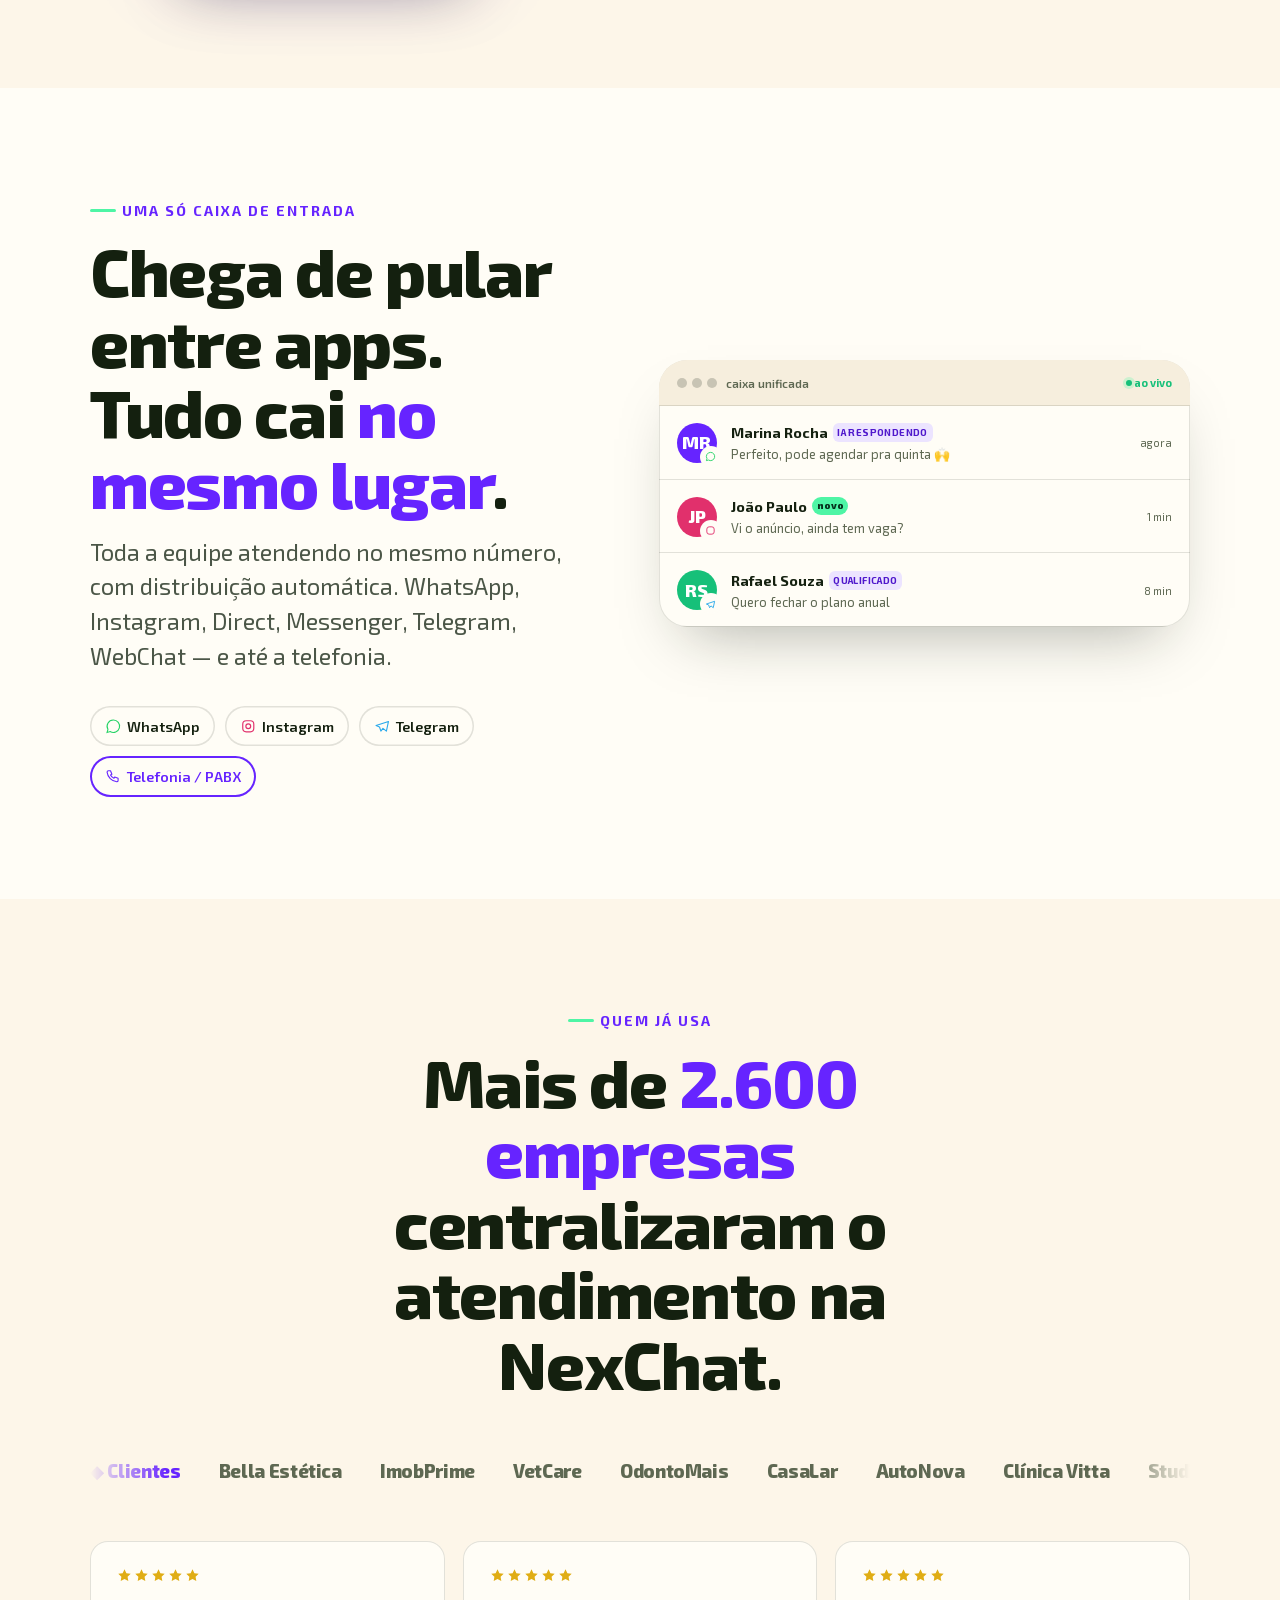
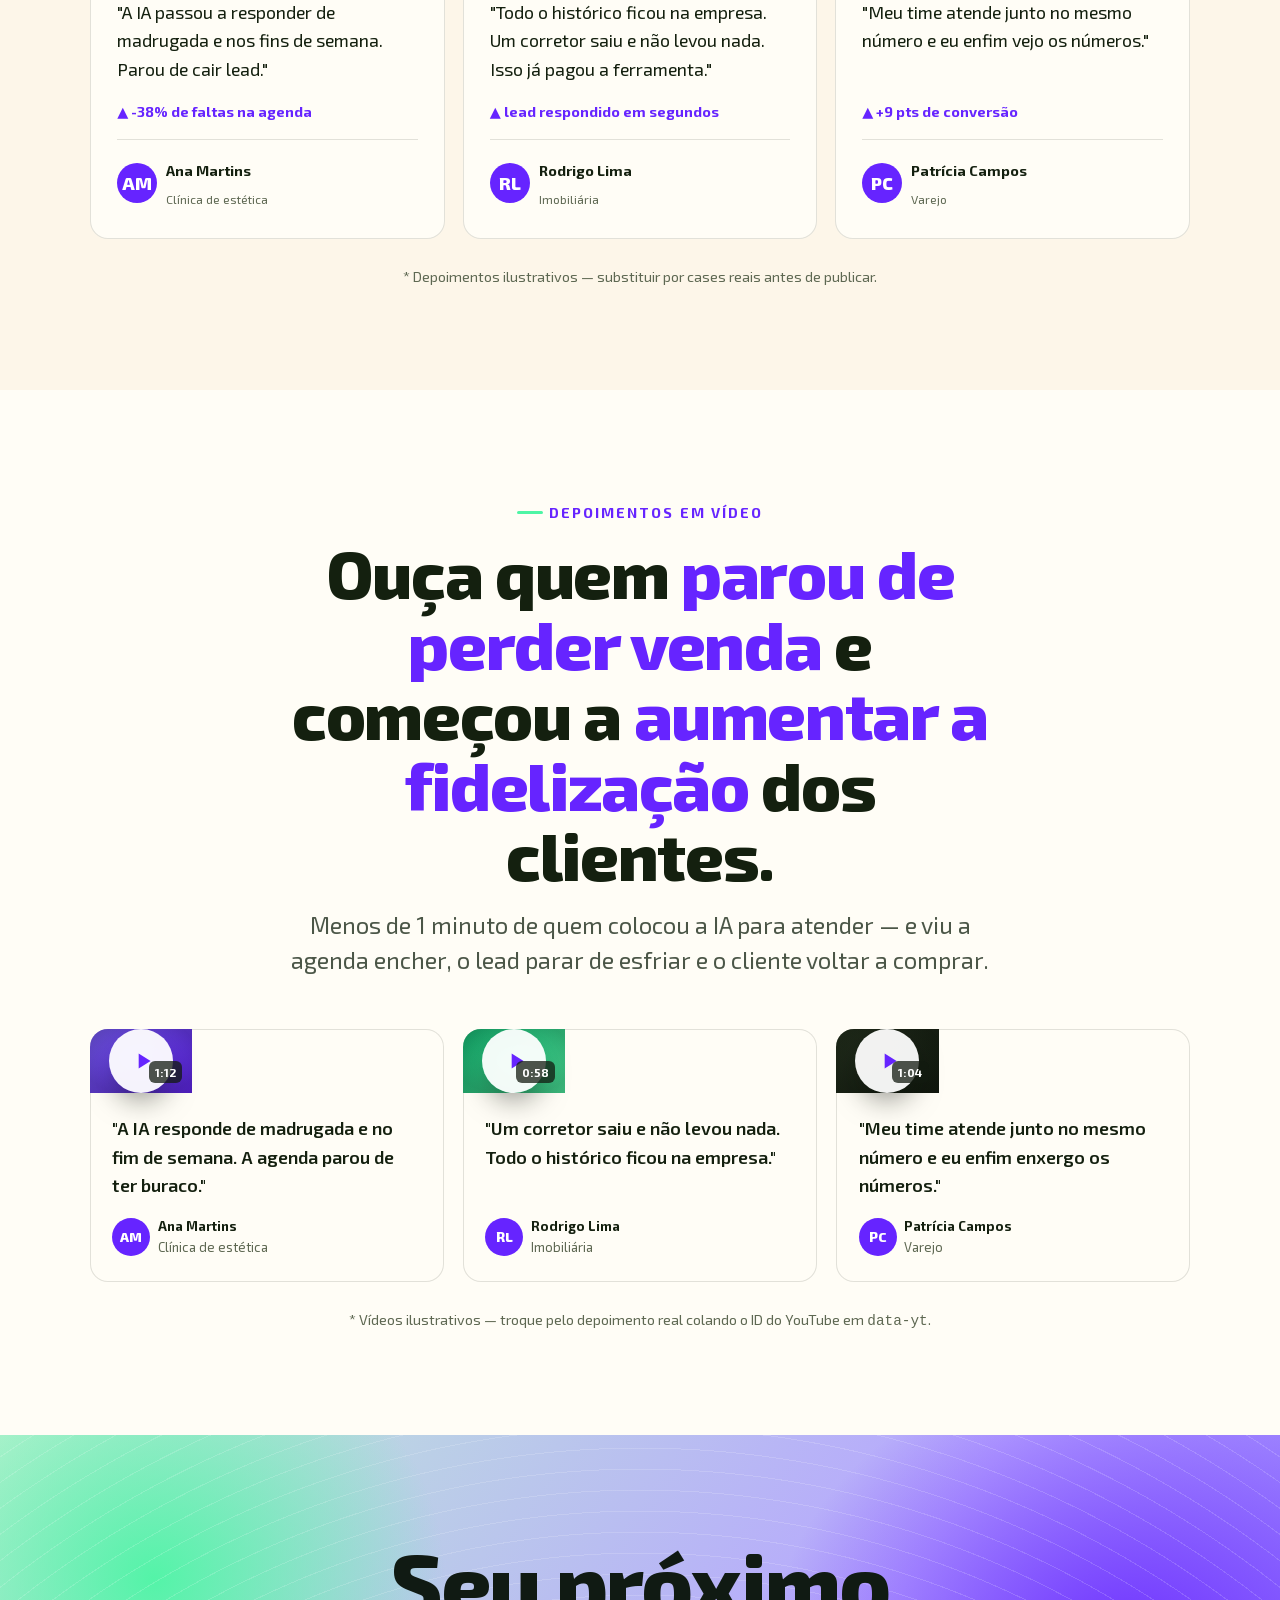
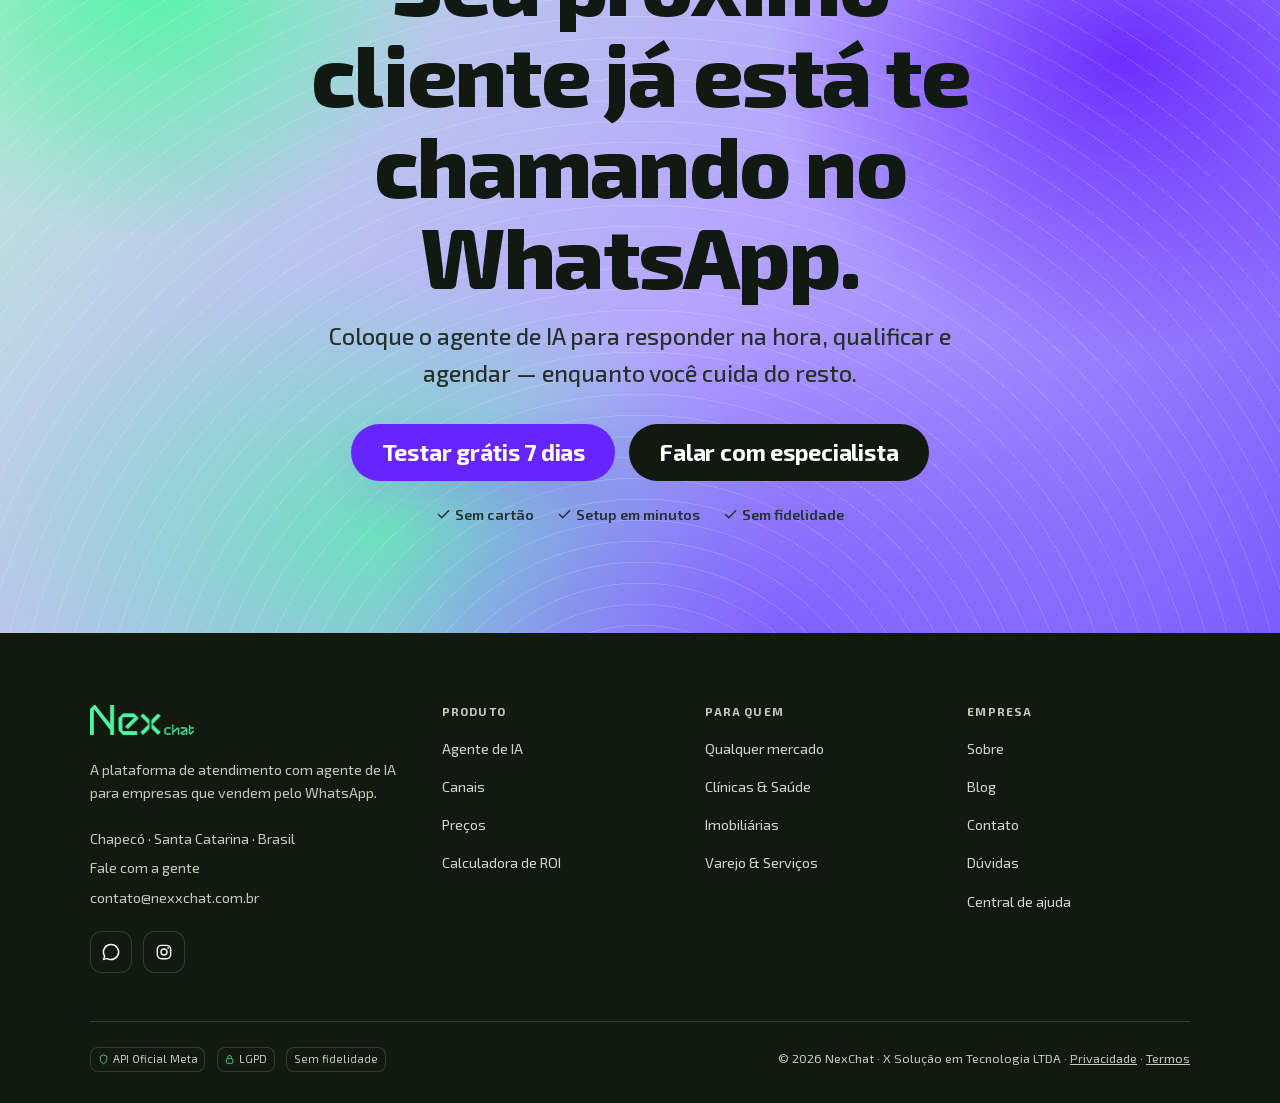
==== commit 973952de: "Redes sociais, calculadora, faixa de clientes, vídeos e blog - Redes sociais: WhatsApp (554933402091" ====
--- a/index.html
+++ b/index.html
@@ -27,7 +27,7 @@
       <p class="hero__sub" data-reveal data-reveal-delay="2"><b>Lead sem resposta em 5 minutos tem 80% menos chance de fechar.</b> O agente de IA da NexChat responde na hora, qualifica sozinho e passa só o cliente quente para o seu time — 24 horas por dia.</p>
       <div class="btn-row" data-reveal data-reveal-delay="3">
         <a href="agente-ia.html" class="btn btn--primary btn--lg"><svg viewBox="0 0 24 24" fill="none"><path d="M8 5v14l11-7z" fill="currentColor"/></svg> Ver o agente de IA em ação</a>
-        <a href="#" class="btn btn--ghost btn--lg"><svg viewBox="0 0 24 24" fill="currentColor"><path d="M12 2a10 10 0 00-8.6 15.06L2 22l5.06-1.33A10 10 0 1012 2zm0 18.2a8.2 8.2 0 01-4.18-1.15l-.3-.18-3 .79.8-2.92-.2-.31A8.2 8.2 0 1112 20.2z"/></svg> Falar no WhatsApp</a>
+        <a href="https://wa.me/554933402091?text=Ol%C3%A1%21%20Vim%20pelo%20site%20da%20NexChat%20e%20quero%20colocar%20a%20IA%20para%20vender%20no%20meu%20WhatsApp." class="btn btn--ghost btn--lg" target="_blank" rel="noopener"><svg viewBox="0 0 24 24" fill="currentColor"><path d="M12 2a10 10 0 00-8.6 15.06L2 22l5.06-1.33A10 10 0 1012 2zm0 18.2a8.2 8.2 0 01-4.18-1.15l-.3-.18-3 .79.8-2.92-.2-.31A8.2 8.2 0 1112 20.2z"/></svg> Falar no WhatsApp</a>
       </div>
       <p class="hero__note" data-reveal data-reveal-delay="3"><svg viewBox="0 0 24 24" fill="none"><path d="M20 6L9 17l-5-5" stroke="currentColor" stroke-width="2.4" stroke-linecap="round" stroke-linejoin="round"/></svg> Sem cartão de crédito · Ative em minutos · Sem contrato de fidelidade</p>
       <div class="trust-row" data-reveal data-reveal-delay="4">
@@ -191,13 +191,72 @@
       <span class="eyebrow" style="justify-content:center">Quem já usa</span>
       <h2 class="h2">Mais de <span class="mark">2.600 empresas</span> centralizaram o atendimento na NexChat.</h2>
     </div>
-    <div class="logos" data-reveal><span class="logo">◆ Clientes</span><span class="logo">Bella Estética</span><span class="logo">ImobPrime</span><span class="logo">VetCare</span><span class="logo">OdontoMais</span><span class="logo">CasaLar</span></div>
+    <div class="marquee" data-reveal role="group" aria-label="Empresas que já usam a NexChat">
+      <div class="marquee__track">
+        <span class="logo logo--mark">◆ Clientes</span>
+        <span class="logo">Bella Estética</span>
+        <span class="logo">ImobPrime</span>
+        <span class="logo">VetCare</span>
+        <span class="logo">OdontoMais</span>
+        <span class="logo">CasaLar</span>
+        <span class="logo">AutoNova</span>
+        <span class="logo">Clínica Vitta</span>
+        <span class="logo">Studio Belle</span>
+        <span class="logo">ImobSul</span>
+        <span class="logo">PetLar Vet</span>
+        <span class="logo">MegaStore</span>
+      </div>
+    </div>
     <div class="grid-3">
       <figure class="testi" data-reveal><div class="testi__stars"><svg viewBox="0 0 24 24" fill="currentColor"><path d="M12 2l3 6.3 6.9.9-5 4.8 1.2 6.8L12 17.6 5.9 20.8 7 14 2 9.2l7-1L12 2z"/></svg><svg viewBox="0 0 24 24" fill="currentColor"><path d="M12 2l3 6.3 6.9.9-5 4.8 1.2 6.8L12 17.6 5.9 20.8 7 14 2 9.2l7-1L12 2z"/></svg><svg viewBox="0 0 24 24" fill="currentColor"><path d="M12 2l3 6.3 6.9.9-5 4.8 1.2 6.8L12 17.6 5.9 20.8 7 14 2 9.2l7-1L12 2z"/></svg><svg viewBox="0 0 24 24" fill="currentColor"><path d="M12 2l3 6.3 6.9.9-5 4.8 1.2 6.8L12 17.6 5.9 20.8 7 14 2 9.2l7-1L12 2z"/></svg><svg viewBox="0 0 24 24" fill="currentColor"><path d="M12 2l3 6.3 6.9.9-5 4.8 1.2 6.8L12 17.6 5.9 20.8 7 14 2 9.2l7-1L12 2z"/></svg></div><blockquote class="testi__quote">"A IA passou a responder de madrugada e nos fins de semana. Parou de cair lead."</blockquote><div class="testi__result">▲ -38% de faltas na agenda</div><figcaption class="testi__who"><span class="testi__ava">AM</span><span><span class="n">Ana Martins</span><br><span class="r">Clínica de estética</span></span></figcaption></figure>
       <figure class="testi" data-reveal data-reveal-delay="1"><div class="testi__stars"><svg viewBox="0 0 24 24" fill="currentColor"><path d="M12 2l3 6.3 6.9.9-5 4.8 1.2 6.8L12 17.6 5.9 20.8 7 14 2 9.2l7-1L12 2z"/></svg><svg viewBox="0 0 24 24" fill="currentColor"><path d="M12 2l3 6.3 6.9.9-5 4.8 1.2 6.8L12 17.6 5.9 20.8 7 14 2 9.2l7-1L12 2z"/></svg><svg viewBox="0 0 24 24" fill="currentColor"><path d="M12 2l3 6.3 6.9.9-5 4.8 1.2 6.8L12 17.6 5.9 20.8 7 14 2 9.2l7-1L12 2z"/></svg><svg viewBox="0 0 24 24" fill="currentColor"><path d="M12 2l3 6.3 6.9.9-5 4.8 1.2 6.8L12 17.6 5.9 20.8 7 14 2 9.2l7-1L12 2z"/></svg><svg viewBox="0 0 24 24" fill="currentColor"><path d="M12 2l3 6.3 6.9.9-5 4.8 1.2 6.8L12 17.6 5.9 20.8 7 14 2 9.2l7-1L12 2z"/></svg></div><blockquote class="testi__quote">"Todo o histórico ficou na empresa. Um corretor saiu e não levou nada. Isso já pagou a ferramenta."</blockquote><div class="testi__result">▲ lead respondido em segundos</div><figcaption class="testi__who"><span class="testi__ava">RL</span><span><span class="n">Rodrigo Lima</span><br><span class="r">Imobiliária</span></span></figcaption></figure>
       <figure class="testi" data-reveal data-reveal-delay="2"><div class="testi__stars"><svg viewBox="0 0 24 24" fill="currentColor"><path d="M12 2l3 6.3 6.9.9-5 4.8 1.2 6.8L12 17.6 5.9 20.8 7 14 2 9.2l7-1L12 2z"/></svg><svg viewBox="0 0 24 24" fill="currentColor"><path d="M12 2l3 6.3 6.9.9-5 4.8 1.2 6.8L12 17.6 5.9 20.8 7 14 2 9.2l7-1L12 2z"/></svg><svg viewBox="0 0 24 24" fill="currentColor"><path d="M12 2l3 6.3 6.9.9-5 4.8 1.2 6.8L12 17.6 5.9 20.8 7 14 2 9.2l7-1L12 2z"/></svg><svg viewBox="0 0 24 24" fill="currentColor"><path d="M12 2l3 6.3 6.9.9-5 4.8 1.2 6.8L12 17.6 5.9 20.8 7 14 2 9.2l7-1L12 2z"/></svg><svg viewBox="0 0 24 24" fill="currentColor"><path d="M12 2l3 6.3 6.9.9-5 4.8 1.2 6.8L12 17.6 5.9 20.8 7 14 2 9.2l7-1L12 2z"/></svg></div><blockquote class="testi__quote">"Meu time atende junto no mesmo número e eu enfim vejo os números."</blockquote><div class="testi__result">▲ +9 pts de conversão</div><figcaption class="testi__who"><span class="testi__ava">PC</span><span><span class="n">Patrícia Campos</span><br><span class="r">Varejo</span></span></figcaption></figure>
     </div>
     <p class="muted text-center" style="margin-top:1.6rem;font-size:var(--step--1)">* Depoimentos ilustrativos — substituir por cases reais antes de publicar.</p>
+  </div>
+</section>
+
+<!-- ===================== DEPOIMENTOS EM VÍDEO ===================== -->
+<section class="section section--cream2" id="depoimentos-video">
+  <div class="container">
+    <div class="section-head center-head text-center" data-reveal>
+      <span class="eyebrow" style="justify-content:center">Depoimentos em vídeo</span>
+      <h2 class="h2">Ouça quem <span class="mark">parou de perder venda</span> e começou a <span class="mark">aumentar a fidelização</span> dos clientes.</h2>
+      <p class="lead">Menos de 1 minuto de quem colocou a IA para atender — e viu a agenda encher, o lead parar de esfriar e o cliente voltar a comprar.</p>
+    </div>
+    <div class="vtesti-grid">
+      <button class="vtesti" data-reveal data-yt="" aria-label="Assistir ao depoimento em vídeo de Ana Martins, clínica de estética">
+        <span class="vtesti__media" style="--vt:linear-gradient(135deg,#7b5cff,#6624ff)">
+          <span class="vtesti__play"><svg viewBox="0 0 24 24" fill="currentColor" aria-hidden="true"><path d="M8 5v14l11-7z"/></svg></span>
+          <span class="vtesti__dur">1:12</span>
+        </span>
+        <span class="vtesti__body">
+          <span class="vtesti__quote">"A IA responde de madrugada e no fim de semana. A agenda parou de ter buraco."</span>
+          <span class="vtesti__who"><span class="vtesti__ava">AM</span><span class="vtesti__meta"><b>Ana Martins</b><br>Clínica de estética</span></span>
+        </span>
+      </button>
+      <button class="vtesti" data-reveal data-reveal-delay="1" data-yt="" aria-label="Assistir ao depoimento em vídeo de Rodrigo Lima, imobiliária">
+        <span class="vtesti__media" style="--vt:linear-gradient(135deg,#16c079,#4ef5a5)">
+          <span class="vtesti__play"><svg viewBox="0 0 24 24" fill="currentColor" aria-hidden="true"><path d="M8 5v14l11-7z"/></svg></span>
+          <span class="vtesti__dur">0:58</span>
+        </span>
+        <span class="vtesti__body">
+          <span class="vtesti__quote">"Um corretor saiu e não levou nada. Todo o histórico ficou na empresa."</span>
+          <span class="vtesti__who"><span class="vtesti__ava">RL</span><span class="vtesti__meta"><b>Rodrigo Lima</b><br>Imobiliária</span></span>
+        </span>
+      </button>
+      <button class="vtesti" data-reveal data-reveal-delay="2" data-yt="" aria-label="Assistir ao depoimento em vídeo de Patrícia Campos, varejo">
+        <span class="vtesti__media" style="--vt:linear-gradient(135deg,#24301e,#121a0f)">
+          <span class="vtesti__play"><svg viewBox="0 0 24 24" fill="currentColor" aria-hidden="true"><path d="M8 5v14l11-7z"/></svg></span>
+          <span class="vtesti__dur">1:04</span>
+        </span>
+        <span class="vtesti__body">
+          <span class="vtesti__quote">"Meu time atende junto no mesmo número e eu enfim enxergo os números."</span>
+          <span class="vtesti__who"><span class="vtesti__ava">PC</span><span class="vtesti__meta"><b>Patrícia Campos</b><br>Varejo</span></span>
+        </span>
+      </button>
+    </div>
+    <p class="muted text-center" style="margin-top:1.6rem;font-size:var(--step--1)">* Vídeos ilustrativos — troque pelo depoimento real colando o ID do YouTube em <code>data-yt</code>.</p>
   </div>
 </section>
 
@@ -215,7 +274,7 @@
 </main>
 
 <div id="footer-root"></div>
-<div class="sticky-cta" id="stickyCta"><a href="#" class="btn btn--wa">Falar no WhatsApp</a><a href="precos.html" class="btn btn--primary">Testar grátis</a></div>
+<div class="sticky-cta" id="stickyCta"><a href="https://wa.me/554933402091?text=Ol%C3%A1%21%20Vim%20pelo%20site%20da%20NexChat%20e%20quero%20colocar%20a%20IA%20para%20vender%20no%20meu%20WhatsApp." class="btn btn--wa" target="_blank" rel="noopener">Falar no WhatsApp</a><a href="precos.html" class="btn btn--primary">Testar grátis</a></div>
 <script src="script.js"></script>
 </body>
 </html>
--- a/styles.css
+++ b/styles.css
@@ -433,8 +433,6 @@
 /* =====================================================================
    PROVA SOCIAL
    ===================================================================== */
-.logos { display: flex; flex-wrap: wrap; gap: 1.2rem 2.4rem; align-items: center; justify-content: center; margin-bottom: 3rem; }
-.logos .logo { font-weight: 800; font-size: 1.15rem; color: var(--text-dim); letter-spacing: -0.02em; }
 .testi { padding: 1.7rem; border-radius: var(--radius); background: var(--cream-2); box-shadow: inset 0 0 0 1px var(--line); display: flex; flex-direction: column; }
 .testi__stars { display: flex; gap: 2px; color: var(--yellow-700); margin-bottom: 0.9rem; } .testi__stars svg { width: 15px; height: 15px; }
 .testi__quote { color: var(--text); font-size: var(--step-0); flex: 1; }
@@ -548,6 +546,12 @@
 .footer__brand p { color: var(--on-dark-soft); font-size: var(--step--1); margin: 1rem 0 1.4rem; max-width: 34ch; }
 .footer__addr { font-size: var(--step--1); color: var(--on-dark-soft); display: grid; gap: 0.4rem; }
 .footer__addr a:hover { color: var(--mint); }
+.footer__social { display: flex; gap: 0.7rem; margin-top: 1.4rem; }
+.footer__soc { display: inline-flex; align-items: center; justify-content: center; width: 42px; height: 42px; border-radius: 12px; color: var(--on-dark); box-shadow: inset 0 0 0 1px var(--line-dark); transition: background 0.18s ease, color 0.18s ease, transform 0.18s ease; }
+.footer__soc svg { width: 20px; height: 20px; }
+.footer__soc:hover { color: #fff; transform: translateY(-2px); }
+.footer__soc--wa:hover { background: var(--wa); color: #04220f; }
+.footer__soc--ig:hover { background: linear-gradient(45deg, #f09433, #e6683c, #dc2743, #cc2366, #bc1888); }
 .footer__col h3 { font-size: 0.72rem; text-transform: uppercase; letter-spacing: 0.1em; color: var(--on-dark-soft); margin-bottom: 1rem; font-weight: 700; }
 .footer__col ul { display: grid; gap: 0.6rem; }
 .footer__col a { color: var(--on-dark); font-size: var(--step--1); opacity: 0.85; } .footer__col a:hover { color: var(--mint); opacity: 1; }
@@ -600,3 +604,105 @@
 .divider-word { display: flex; align-items: center; gap: 1rem; color: var(--text-dim); font-size: var(--step--1); font-weight: 600; }
 .divider-word::before, .divider-word::after { content: ""; height: 1px; flex: 1; background: var(--line); }
 .mt-1 { margin-top: 1rem; } .mt-2 { margin-top: 2rem; }
+
+/* =====================================================================
+   MARQUEE (faixa de clientes)
+   ===================================================================== */
+.marquee { overflow: hidden; margin-bottom: 3rem; position: relative;
+  -webkit-mask-image: linear-gradient(90deg, transparent, #000 7%, #000 93%, transparent);
+  mask-image: linear-gradient(90deg, transparent, #000 7%, #000 93%, transparent); }
+.marquee__track { display: flex; align-items: center; gap: 2.4rem; width: max-content; padding-block: 0.4rem;
+  animation: marquee-x 40s linear infinite; will-change: transform; }
+.marquee:hover .marquee__track { animation-play-state: paused; }
+.marquee .logo { white-space: nowrap; font-weight: 800; font-size: 1.15rem; color: var(--text-dim); letter-spacing: -0.02em; }
+.marquee .logo--mark { color: var(--violet); }
+@keyframes marquee-x { from { transform: translateX(-50%); } to { transform: translateX(0); } }
+@media (prefers-reduced-motion: reduce) {
+  .marquee { -webkit-mask-image: none; mask-image: none; }
+  .marquee__track { animation: none; flex-wrap: wrap; justify-content: center; width: auto; }
+}
+
+/* =====================================================================
+   DEPOIMENTOS EM VÍDEO
+   ===================================================================== */
+.vtesti-grid { display: grid; gap: 1.2rem; grid-template-columns: 1fr; }
+@media (min-width: 760px) { .vtesti-grid { grid-template-columns: repeat(3, 1fr); } }
+.vtesti { display: flex; flex-direction: column; text-align: left; padding: 0; border: 0; font: inherit; color: inherit;
+  background: var(--cream-2); border-radius: var(--radius); box-shadow: inset 0 0 0 1px var(--line); overflow: hidden; cursor: pointer;
+  transition: transform 0.3s var(--ease), box-shadow 0.3s; }
+.vtesti:hover { transform: translateY(-4px); box-shadow: var(--shadow-2), inset 0 0 0 1px var(--line); }
+.vtesti:focus-visible { outline: 3px solid var(--violet); outline-offset: 2px; }
+.vtesti__media { position: relative; aspect-ratio: 16 / 10; background: var(--vt, var(--mesh)); display: grid; place-items: center; }
+.vtesti__media::after { content: ""; position: absolute; inset: 0; background: radial-gradient(60% 60% at 50% 45%, transparent, rgba(10,14,8,0.28)); }
+.vtesti__play { position: relative; z-index: 1; width: 64px; height: 64px; border-radius: 50%; background: rgba(255,255,255,0.94);
+  display: grid; place-items: center; box-shadow: 0 12px 30px -8px rgba(10,14,8,0.55); transition: transform 0.2s var(--ease); }
+.vtesti:hover .vtesti__play { transform: scale(1.09); }
+.vtesti__play svg { width: 26px; height: 26px; color: var(--violet); margin-left: 3px; }
+.vtesti__dur { position: absolute; z-index: 1; right: 10px; bottom: 10px; background: rgba(18,26,15,0.74); color: #fff;
+  font-size: 0.72rem; font-weight: 700; padding: 0.18em 0.55em; border-radius: 6px; letter-spacing: 0.02em; }
+.vtesti__body { padding: 1.3rem 1.4rem 1.5rem; display: flex; flex-direction: column; gap: 1rem; flex: 1; }
+.vtesti__quote { font-size: var(--step-0); color: var(--text); font-weight: 600; flex: 1; }
+.vtesti__who { display: flex; align-items: center; gap: 0.7ch; }
+.vtesti__ava { width: 38px; height: 38px; border-radius: 50%; background: var(--violet); color: #fff; display: grid; place-items: center;
+  font-weight: 800; font-size: 0.85rem; flex: none; }
+.vtesti__meta { font-size: 0.82rem; color: var(--text-dim); } .vtesti__meta b { color: var(--text); font-weight: 700; }
+
+/* Lightbox de vídeo */
+.vmodal { position: fixed; inset: 0; z-index: 200; display: flex; align-items: center; justify-content: center; padding: var(--gutter);
+  background: rgba(8,12,6,0.84); backdrop-filter: blur(6px); opacity: 0; visibility: hidden; transition: opacity 0.25s var(--ease); }
+.vmodal.is-open { opacity: 1; visibility: visible; }
+.vmodal__box { width: min(940px, 100%); }
+.vmodal__frame { position: relative; aspect-ratio: 16 / 9; border-radius: var(--radius); overflow: hidden; background: #000; box-shadow: var(--shadow-2); }
+.vmodal__frame iframe { position: absolute; inset: 0; width: 100%; height: 100%; border: 0; }
+.vmodal__ph { position: absolute; inset: 0; display: grid; place-items: center; text-align: center; color: var(--on-dark); background: var(--ink); padding: 2rem; }
+.vmodal__ph code { background: rgba(255,255,255,0.12); padding: 0.1em 0.4em; border-radius: 5px; font-size: 0.9em; }
+.vmodal__close { position: absolute; top: max(1rem, env(safe-area-inset-top)); right: max(1rem, env(safe-area-inset-right)); z-index: 1;
+  width: 46px; height: 46px; border-radius: 50%; border: 0; cursor: pointer; background: rgba(255,255,255,0.14); color: #fff;
+  font-size: 1.7rem; line-height: 1; display: grid; place-items: center; transition: background 0.2s; }
+.vmodal__close:hover { background: rgba(255,255,255,0.28); }
+
+/* =====================================================================
+   BLOG
+   ===================================================================== */
+.blog-grid { display: grid; gap: 1.4rem; grid-template-columns: 1fr; }
+@media (min-width: 680px) { .blog-grid { grid-template-columns: repeat(2, 1fr); } }
+@media (min-width: 980px) { .blog-grid { grid-template-columns: repeat(3, 1fr); } }
+.post { display: flex; flex-direction: column; background: var(--cream-2); border-radius: var(--radius); overflow: hidden;
+  box-shadow: inset 0 0 0 1px var(--line); transition: transform 0.3s var(--ease), box-shadow 0.3s; }
+.post:hover { transform: translateY(-4px); box-shadow: var(--shadow-2), inset 0 0 0 1px var(--line); }
+.post__media { position: relative; aspect-ratio: 16 / 9; background: var(--vt, var(--mesh)); display: block; }
+.post__cat { position: absolute; left: 12px; top: 12px; background: var(--cream-2); color: var(--violet-700); font-size: 0.66rem;
+  text-transform: uppercase; letter-spacing: 0.06em; font-weight: 800; padding: 0.35em 0.7em; border-radius: 999px; }
+.post__body { padding: 1.3rem 1.4rem 1.5rem; display: flex; flex-direction: column; gap: 0.7rem; flex: 1; }
+.post__meta { font-size: 0.74rem; color: var(--text-dim); font-weight: 600; text-transform: uppercase; letter-spacing: 0.04em; }
+.post__title { font-size: var(--step-1); line-height: 1.2; letter-spacing: -0.01em; }
+.post__title a { color: var(--text); } .post__title a:hover { color: var(--violet); }
+.post__excerpt { color: var(--text-soft); font-size: var(--step--1); flex: 1; }
+.post__more { color: var(--violet); font-weight: 700; font-size: var(--step--1); margin-top: 0.3rem; }
+.post__more:hover { color: var(--violet-700); }
+/* Post em destaque */
+.post--feature { margin-bottom: 1.4rem; }
+@media (min-width: 820px) { .post--feature { display: grid; grid-template-columns: 1.15fr 1fr; align-items: stretch; } }
+@media (min-width: 820px) { .post--feature .post__media { aspect-ratio: auto; height: 100%; min-height: 300px; } }
+.post--feature .post__body { padding: clamp(1.6rem, 3vw, 2.6rem); gap: 0.9rem; justify-content: center; }
+.post--feature .post__title { font-size: var(--step-2); }
+.post--feature .post__excerpt { font-size: var(--step-0); }
+
+/* Artigo (blog-post) */
+.article { max-width: 760px; margin-inline: auto; }
+.article__cover { aspect-ratio: 16 / 7; border-radius: var(--radius-lg); background: var(--vt, var(--mesh)); margin-bottom: clamp(1.6rem, 4vw, 2.6rem);
+  box-shadow: var(--shadow-2); }
+.article__meta { display: flex; flex-wrap: wrap; align-items: center; gap: 0.6ch 1rem; color: var(--text-dim); font-size: var(--step--1); font-weight: 600; margin-bottom: 1rem; }
+.article__author { display: flex; align-items: center; gap: 0.7ch; }
+.article__author .vtesti__ava { width: 34px; height: 34px; font-size: 0.78rem; }
+.prose { color: var(--text-soft); font-size: var(--step-0); line-height: 1.72; }
+.prose > * + * { margin-top: 1.2rem; }
+.prose h2 { color: var(--text); font-size: var(--step-2); line-height: 1.2; margin-top: 2.4rem; letter-spacing: -0.01em; }
+.prose h3 { color: var(--text); font-size: var(--step-1); margin-top: 1.8rem; }
+.prose strong { color: var(--text); }
+.prose a { color: var(--violet); text-decoration: underline; text-underline-offset: 2px; }
+.prose ul { padding-left: 1.2rem; display: grid; gap: 0.5rem; list-style: disc; }
+.prose blockquote { border-left: 3px solid var(--violet); background: var(--cream-2); padding: 1rem 1.3rem; border-radius: 0 var(--radius-sm) var(--radius-sm) 0;
+  color: var(--text); font-size: var(--step-1); font-style: italic; box-shadow: inset 0 0 0 1px var(--line); }
+.article__share { display: flex; flex-wrap: wrap; align-items: center; gap: 0.8rem; margin: 2.4rem 0; padding-top: 1.6rem; box-shadow: inset 0 1px 0 var(--line); }
+.article__share span { font-weight: 700; color: var(--text); font-size: var(--step--1); }
